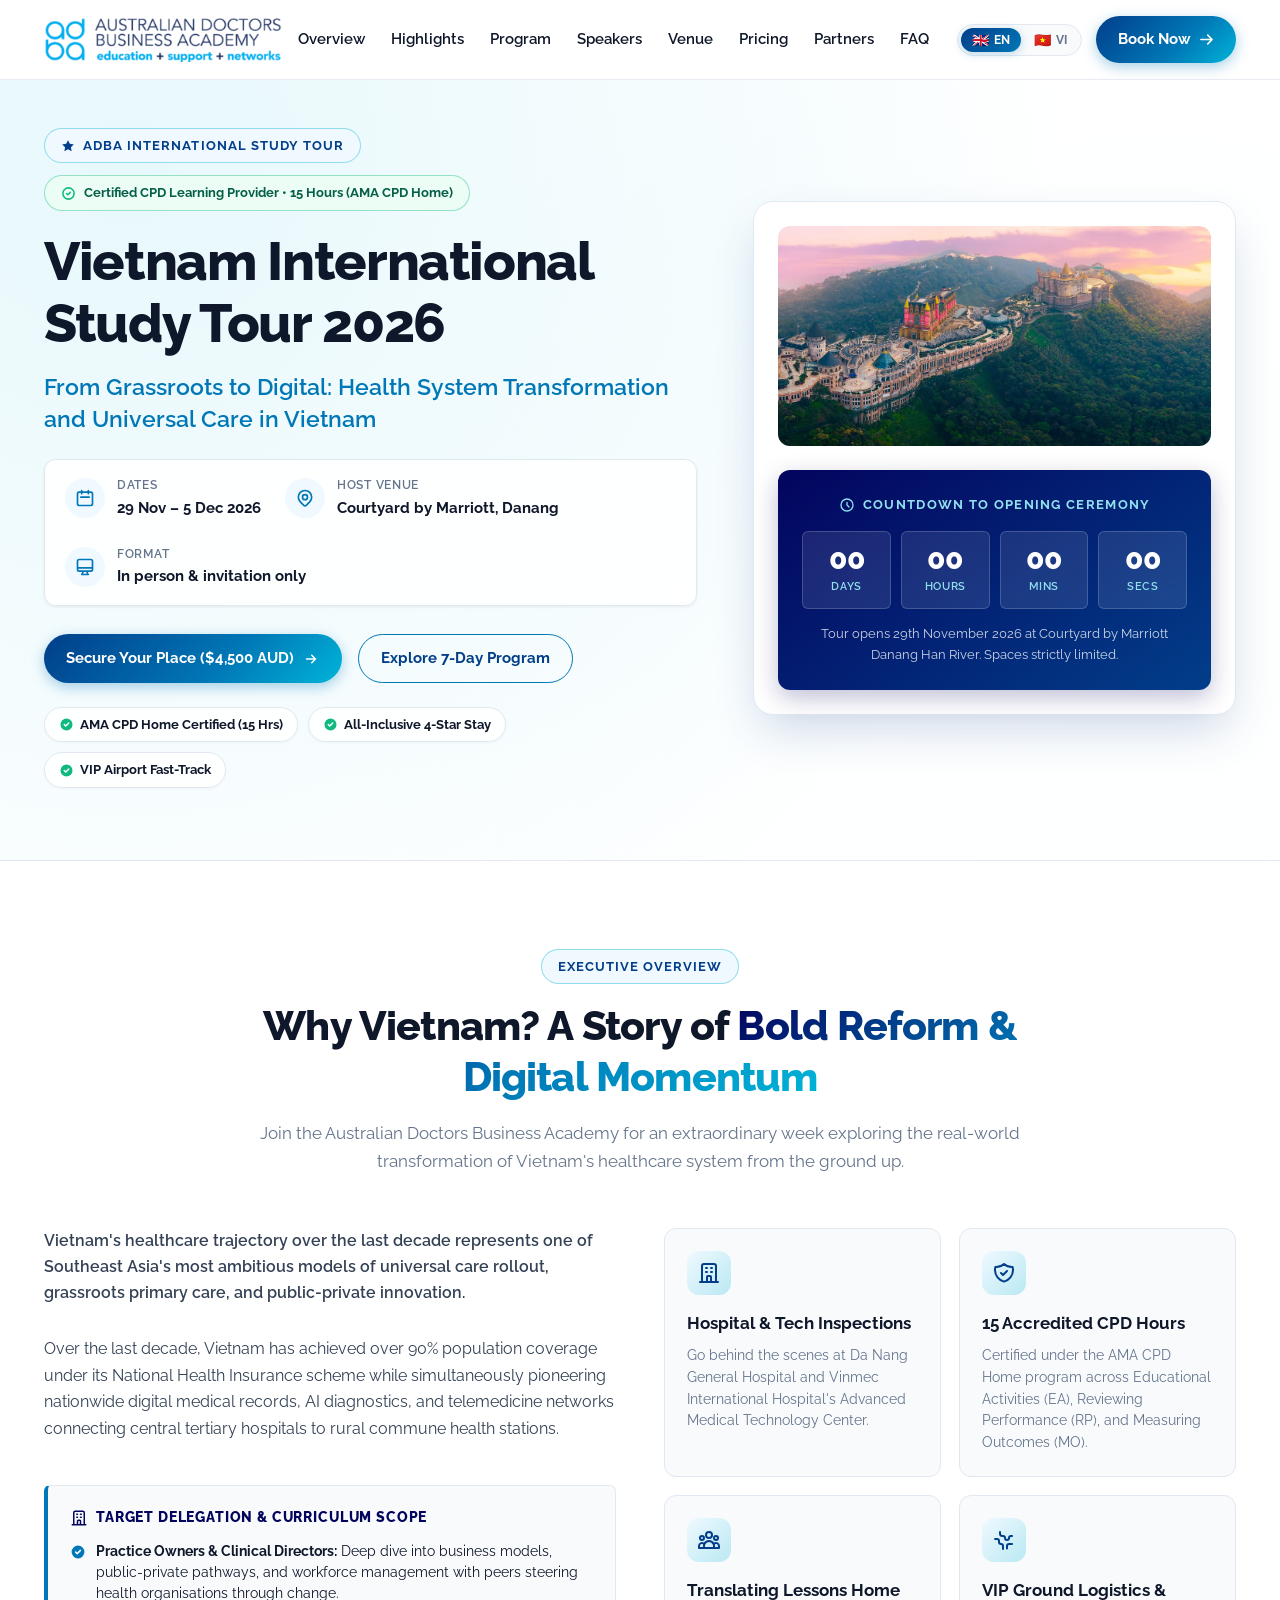
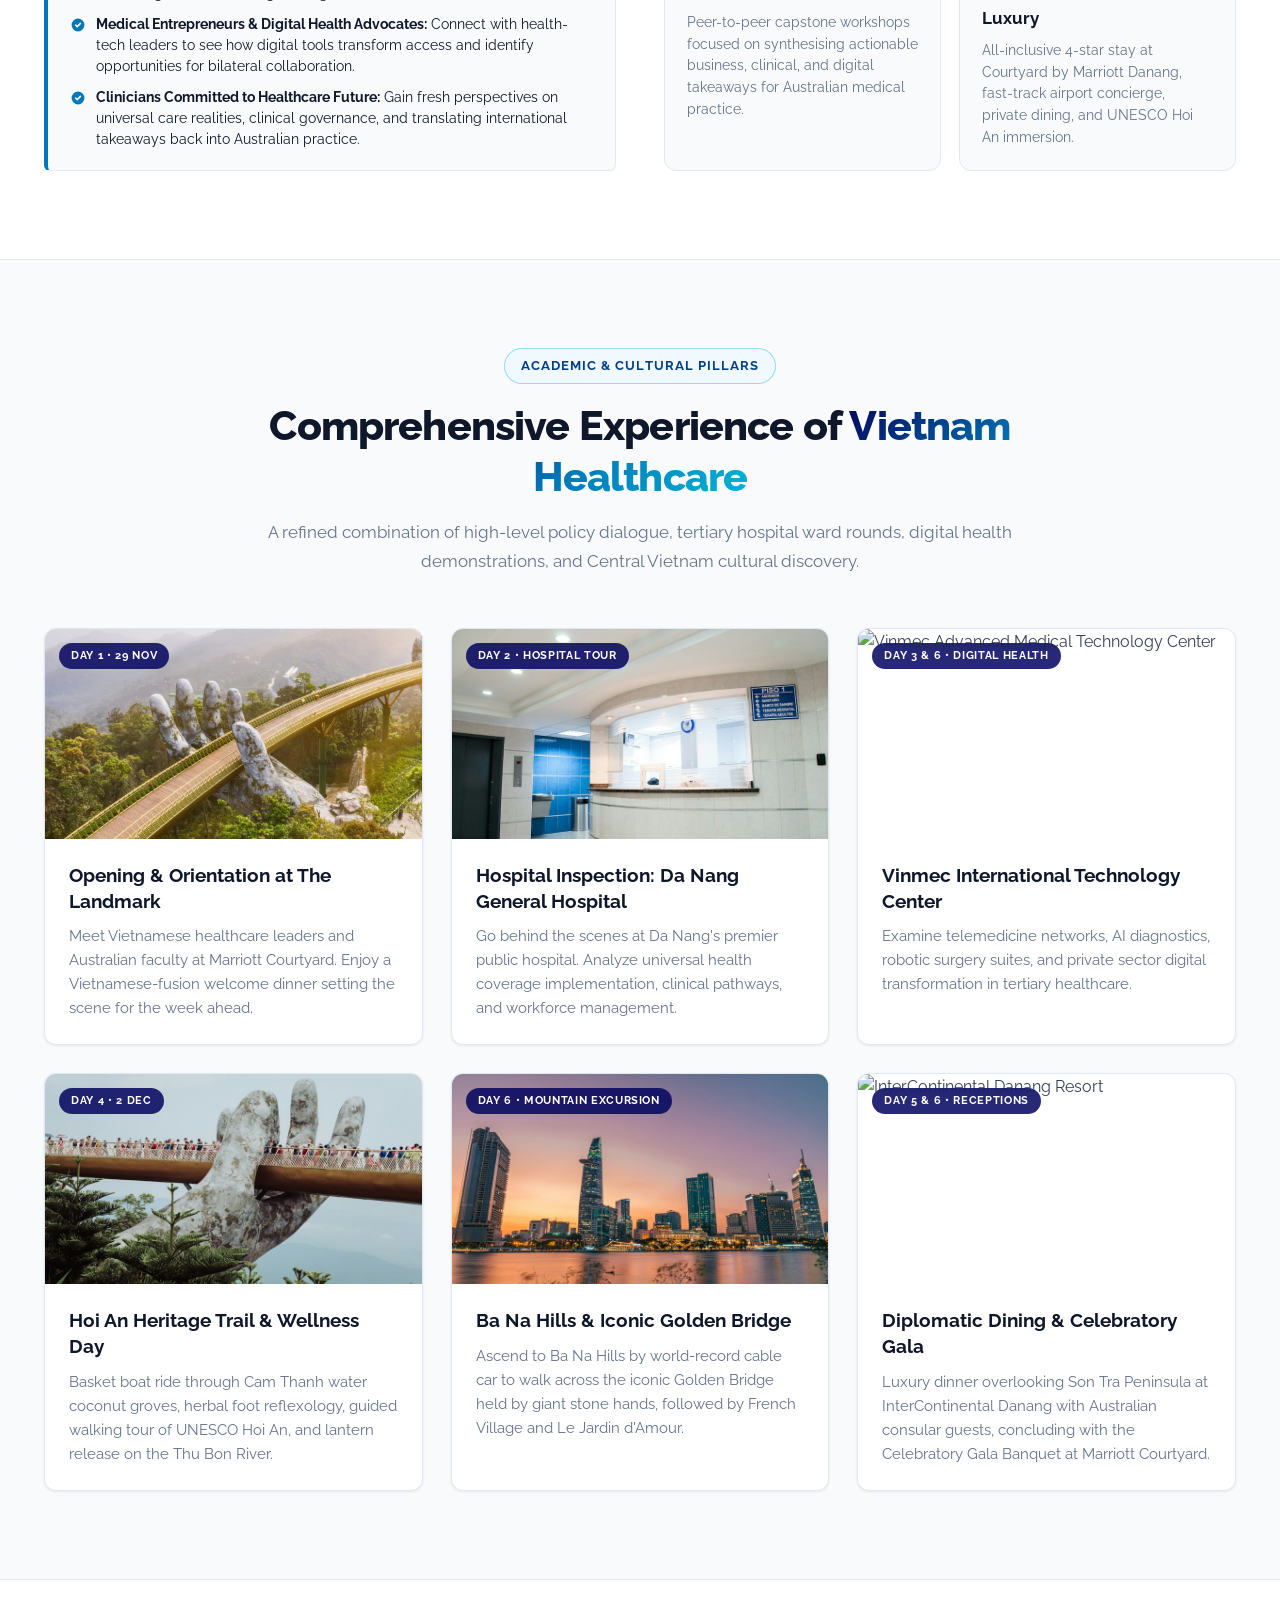
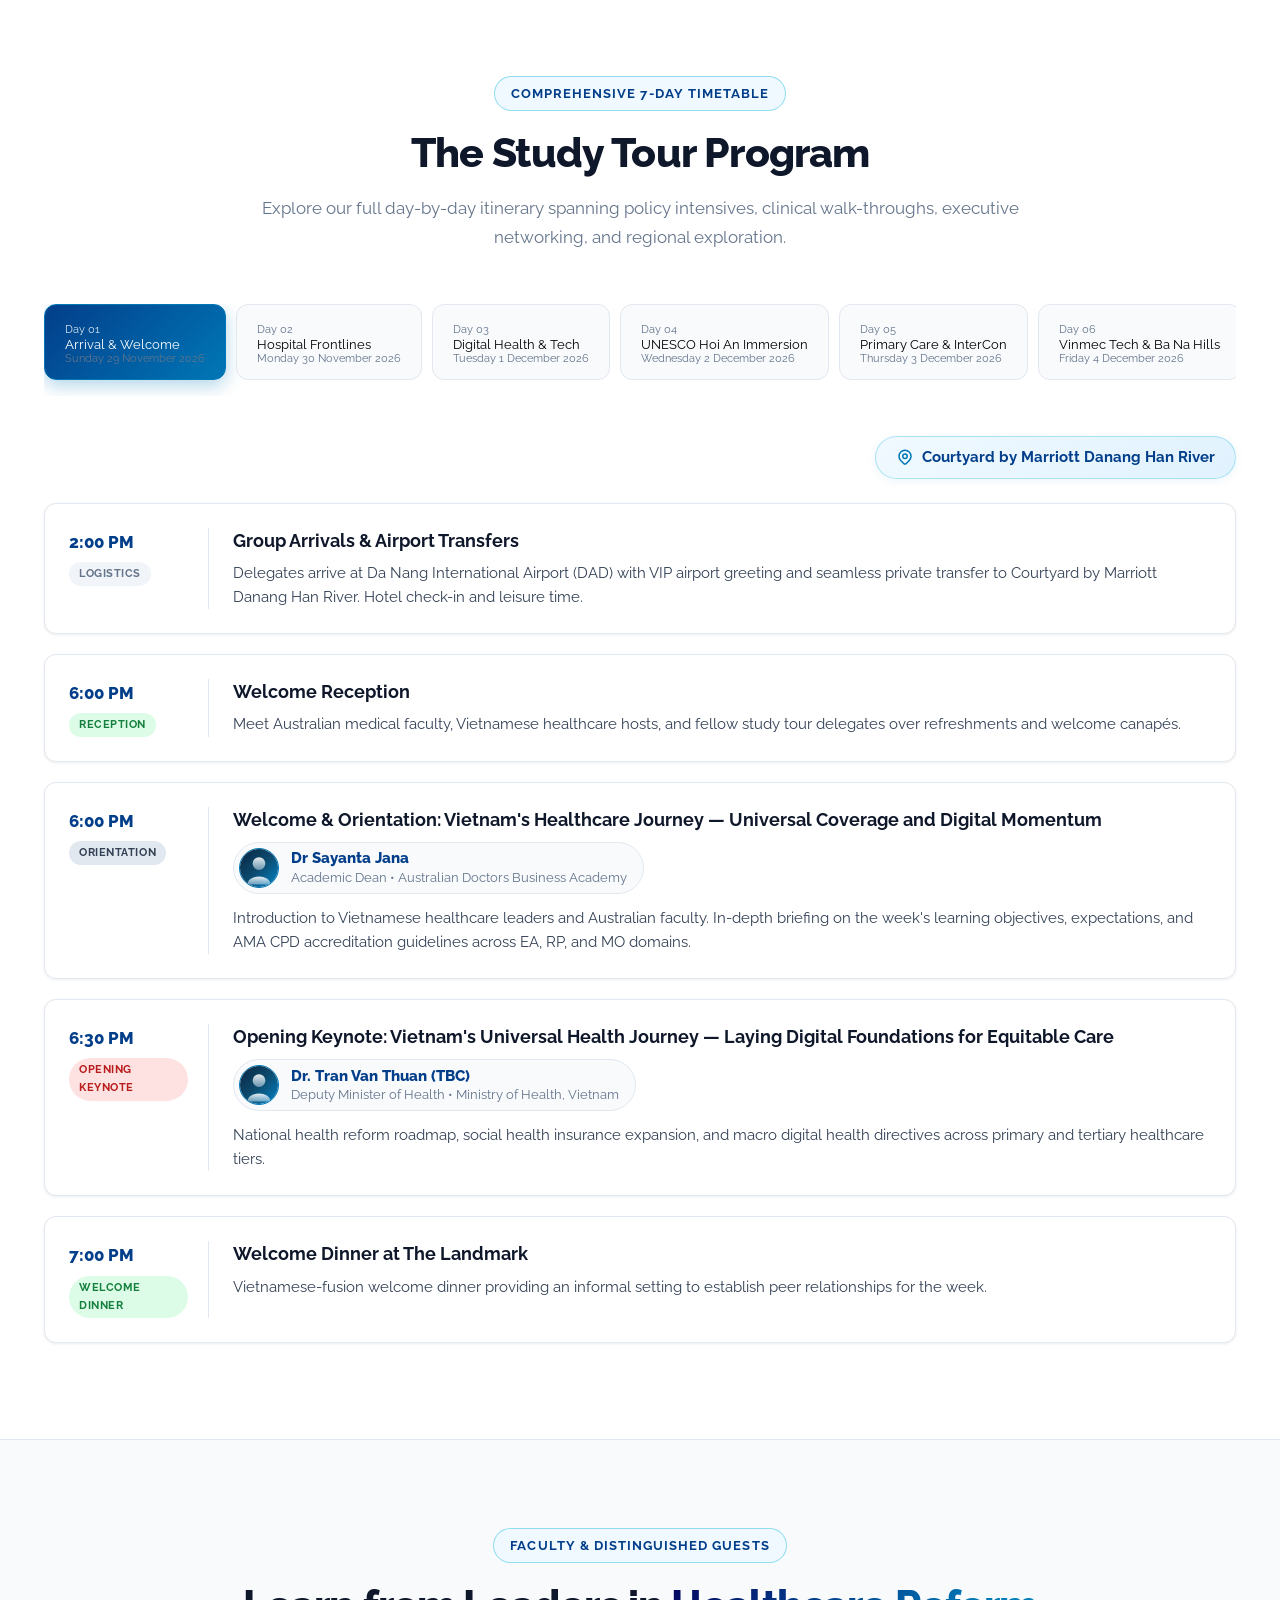
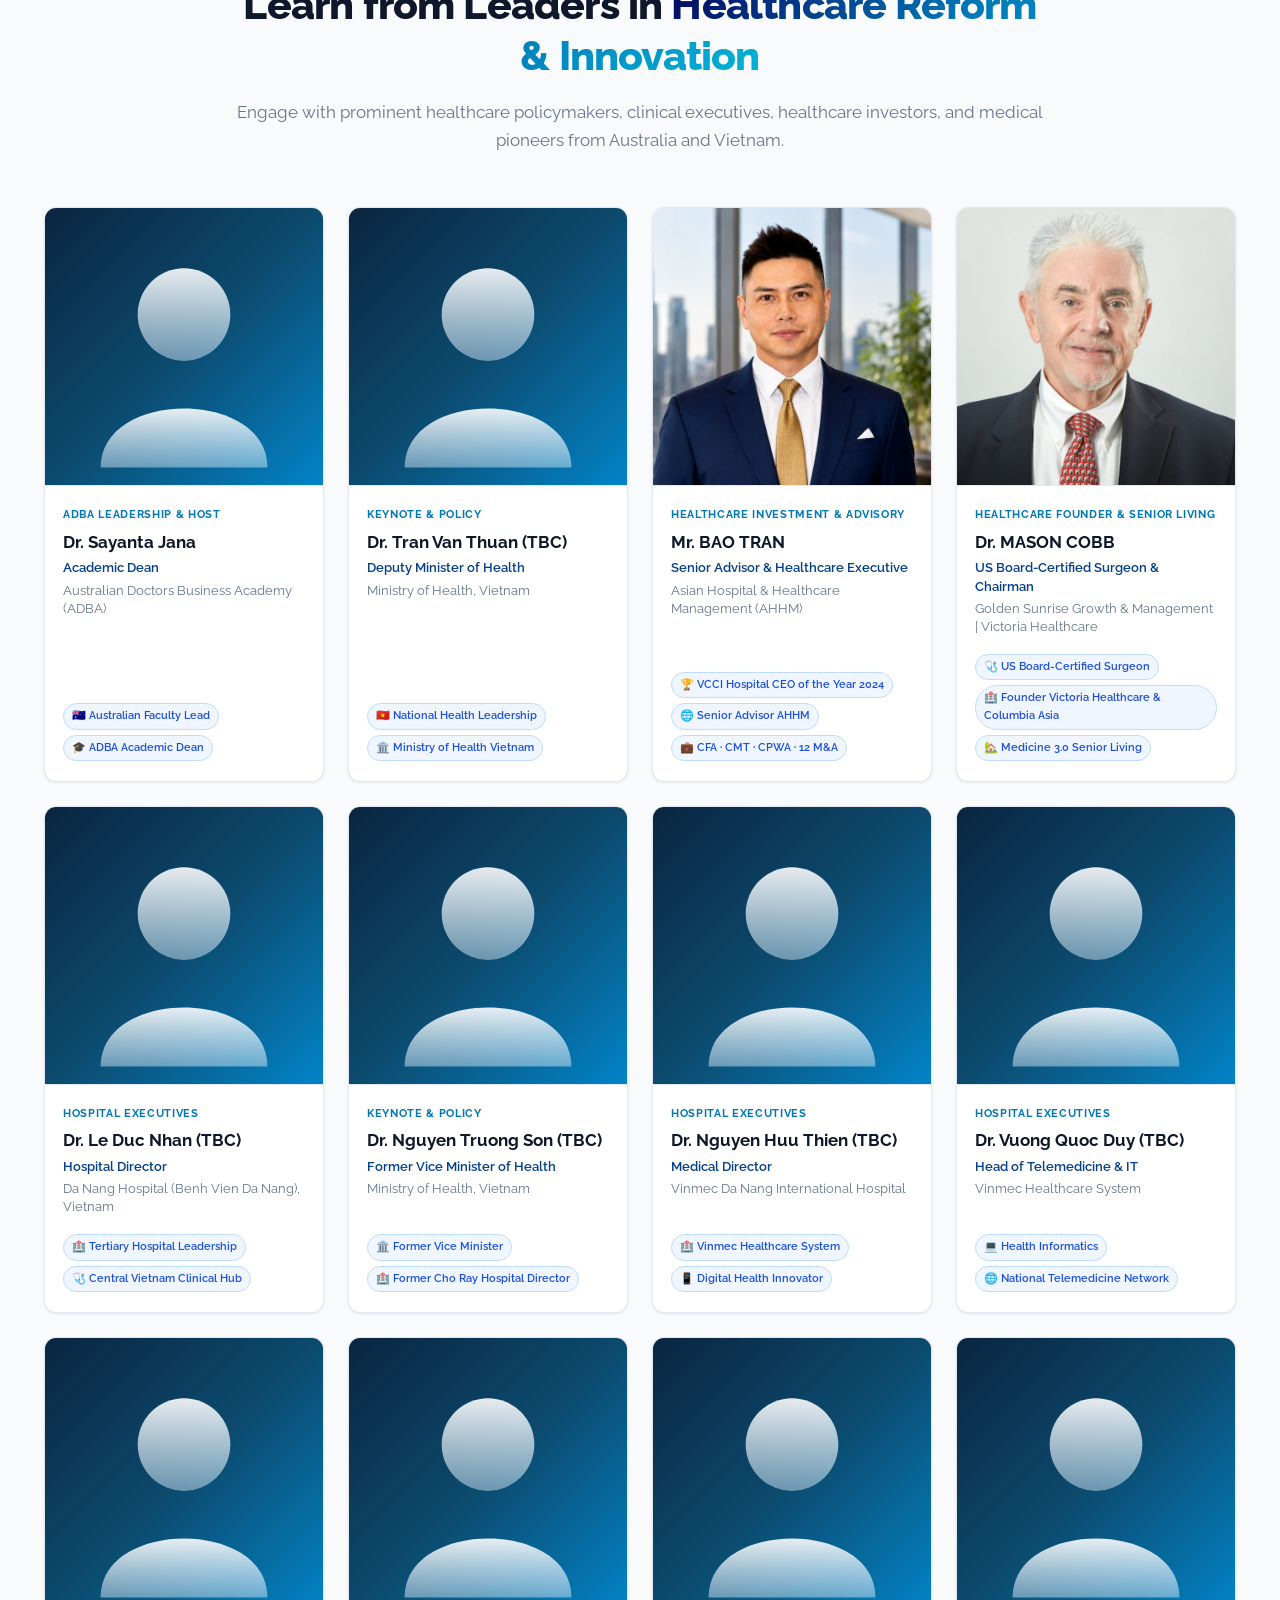
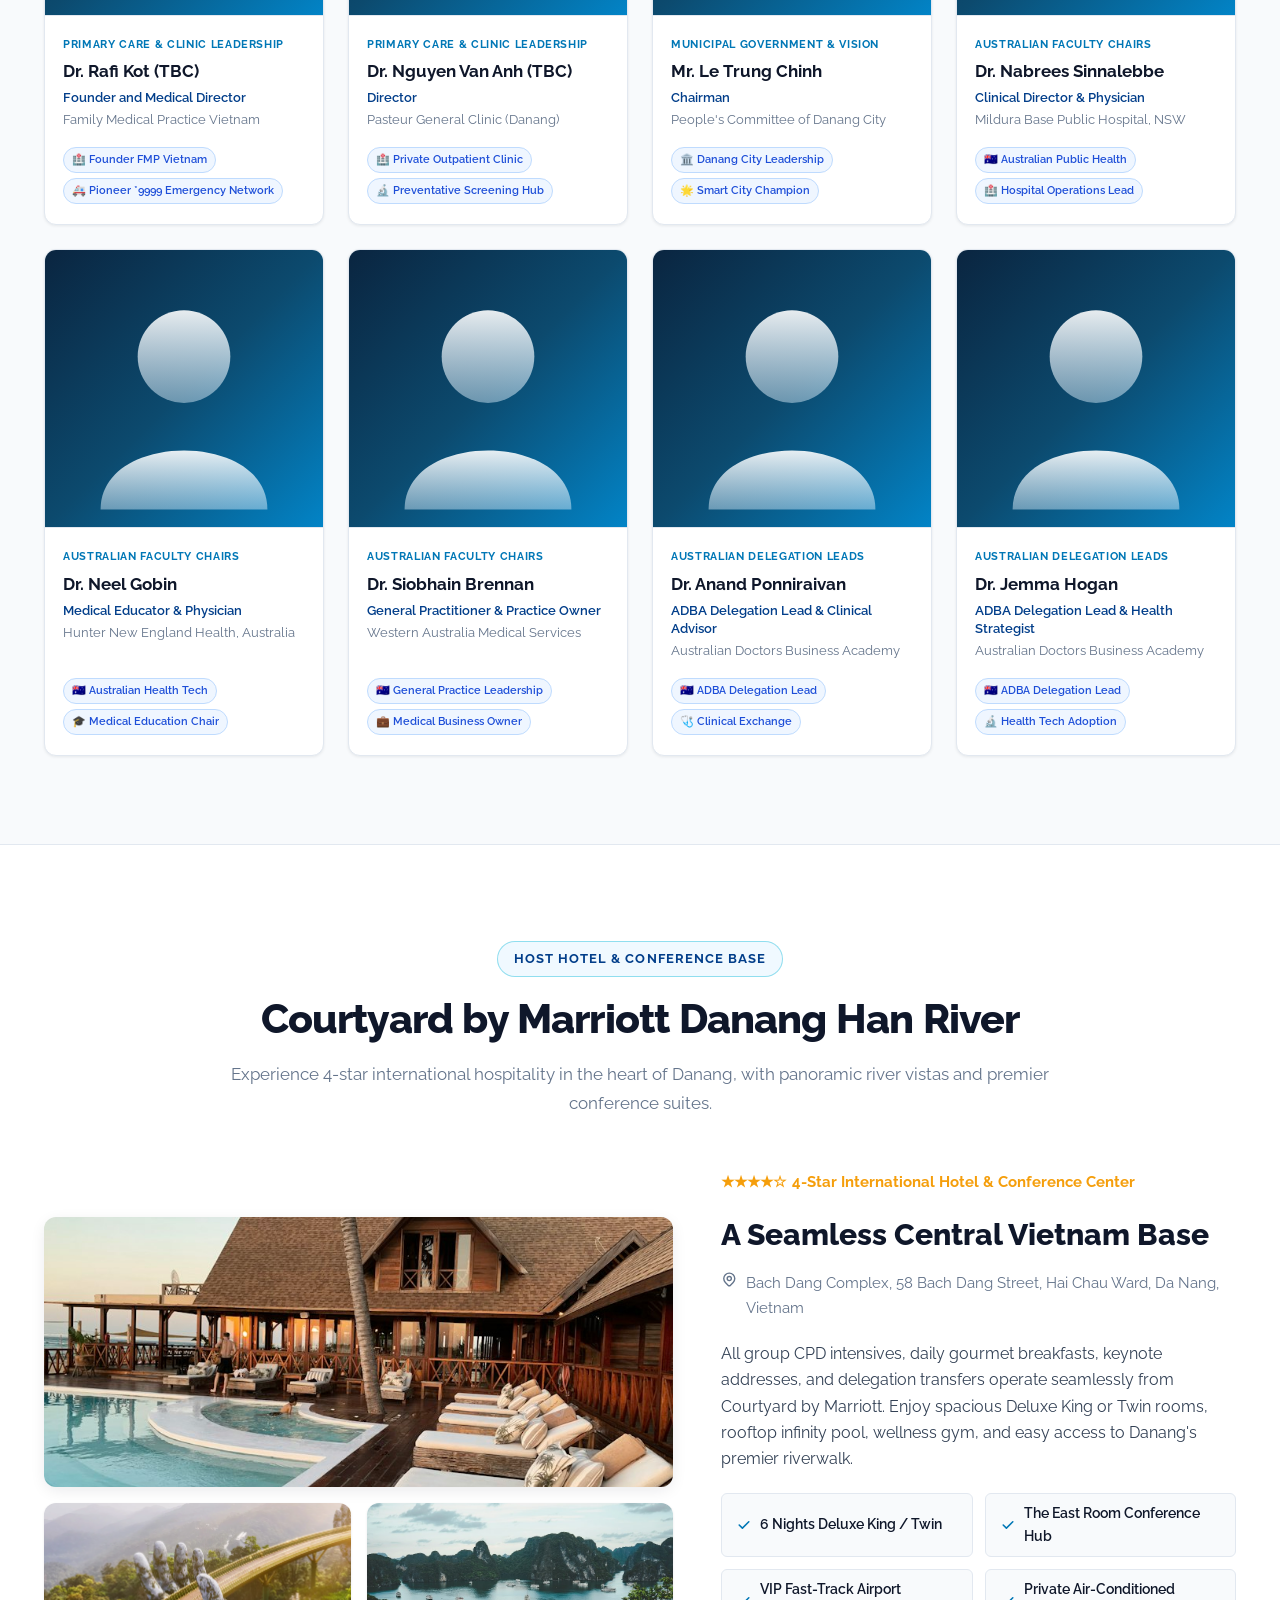
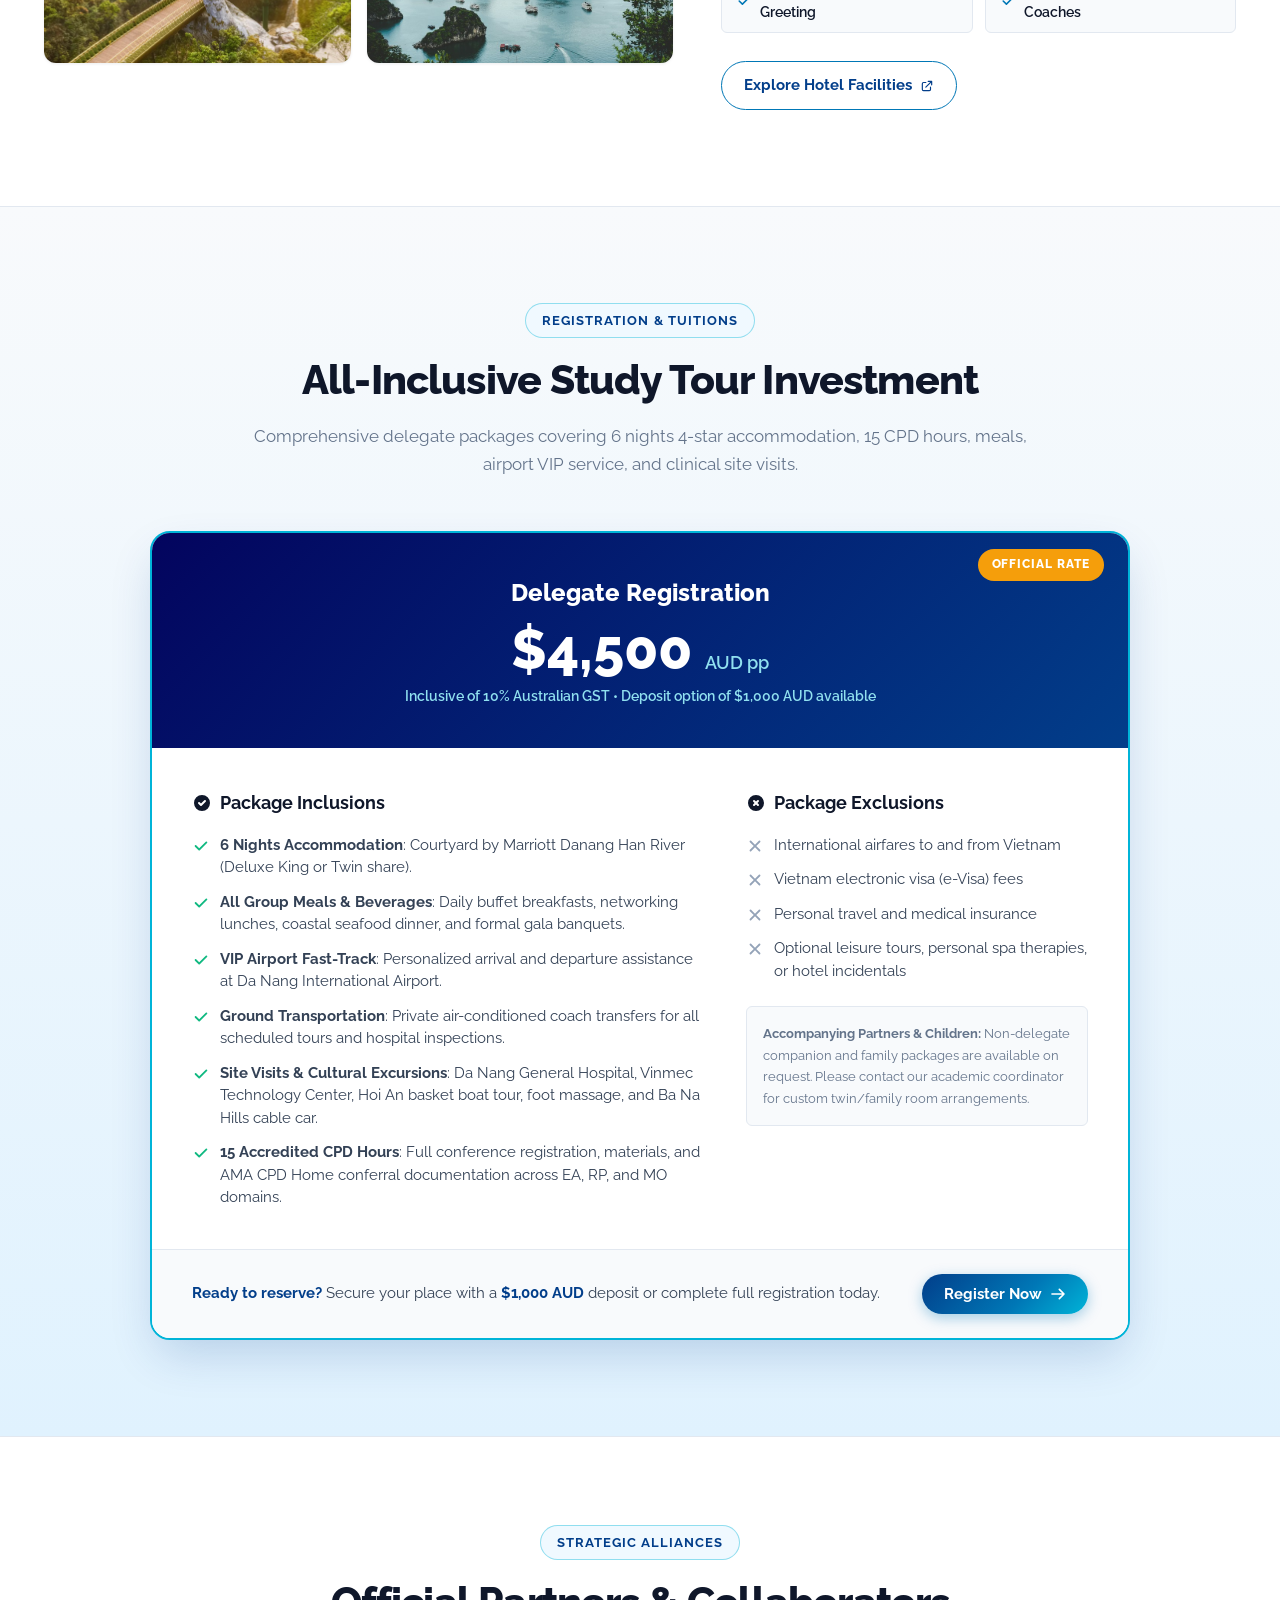
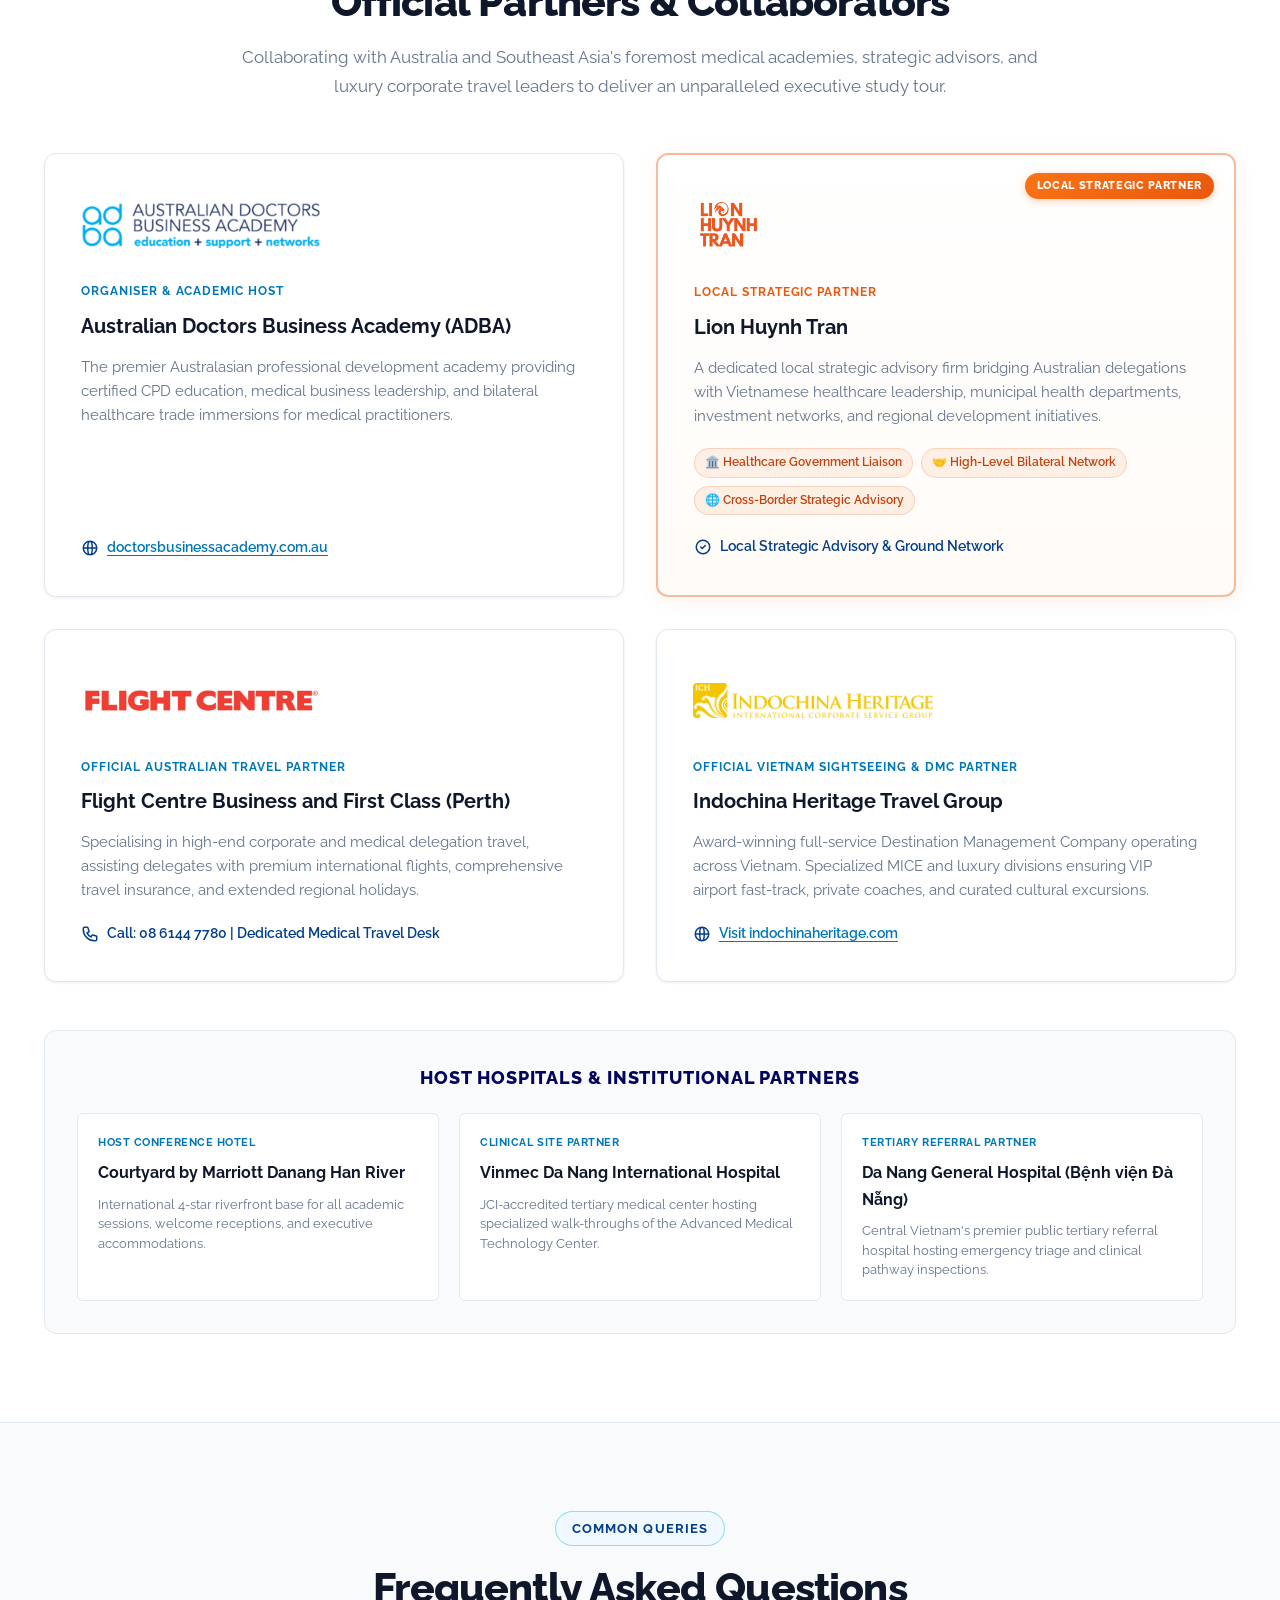
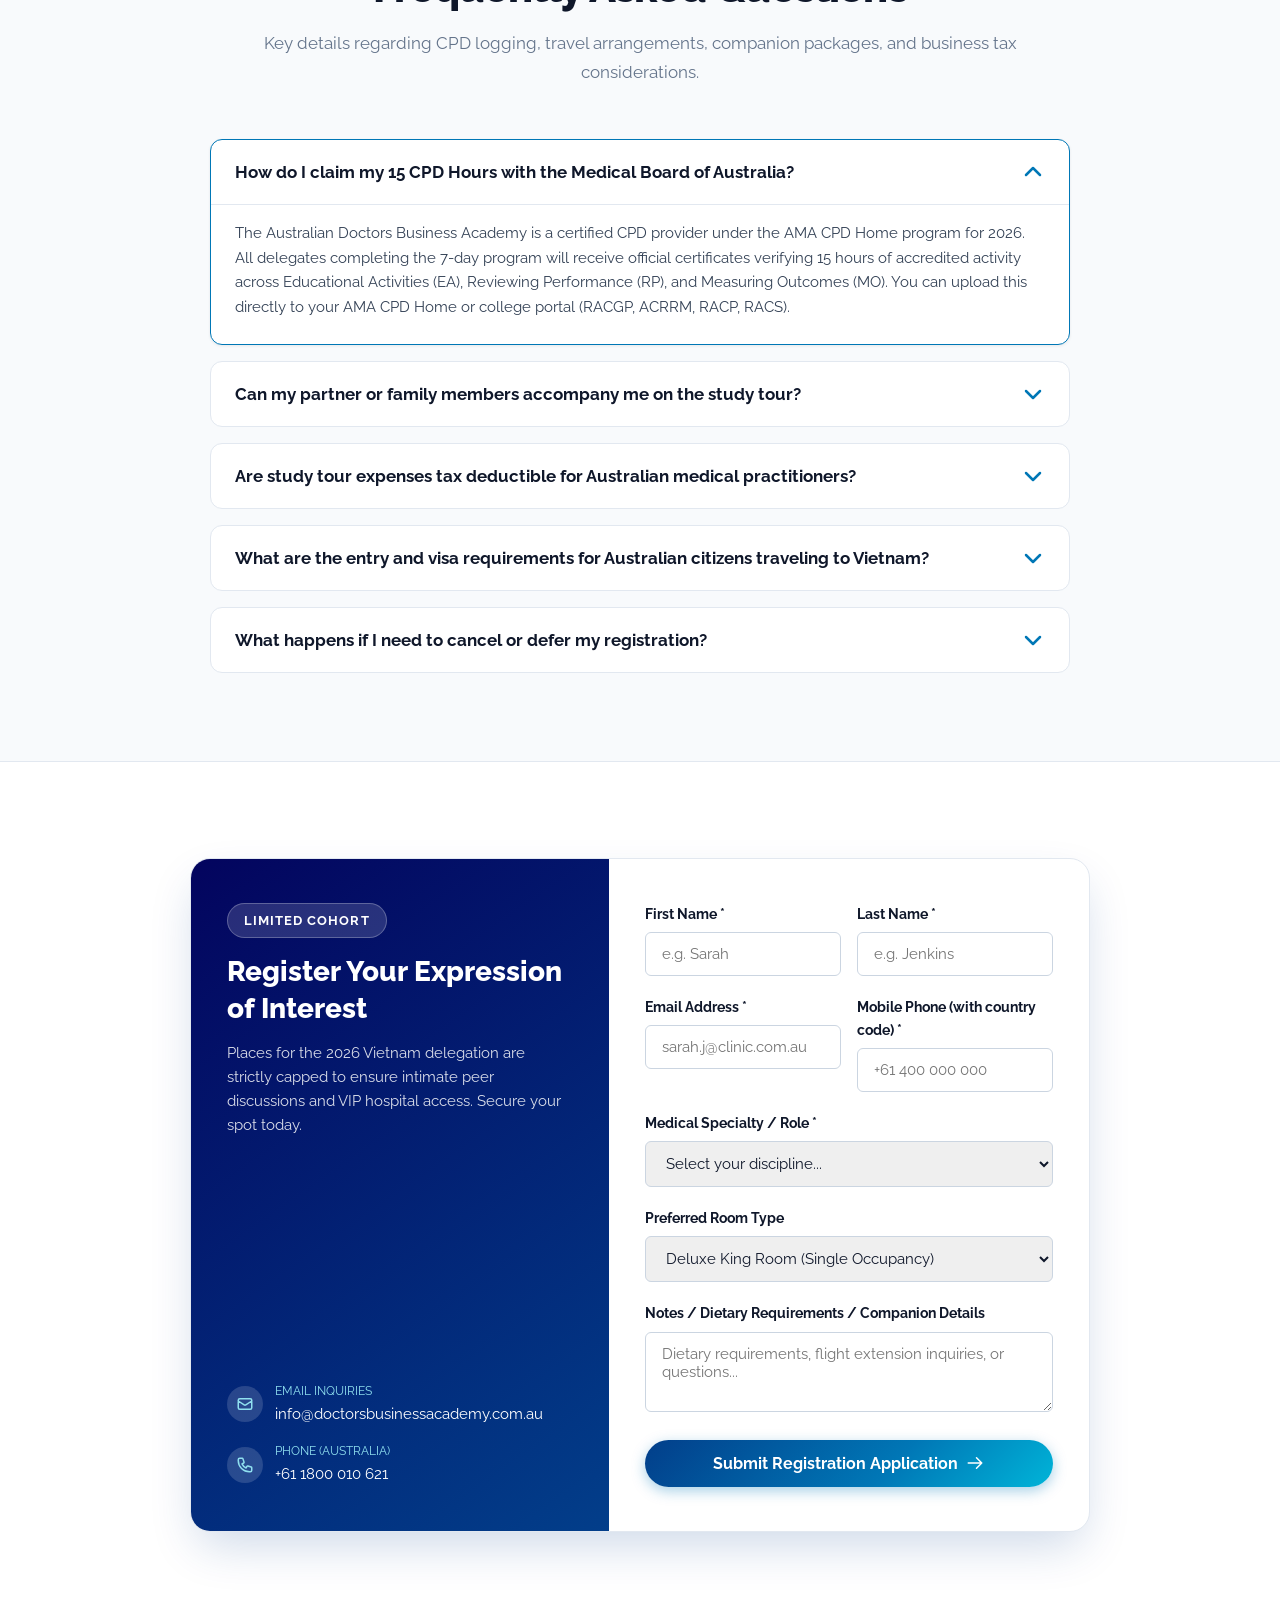
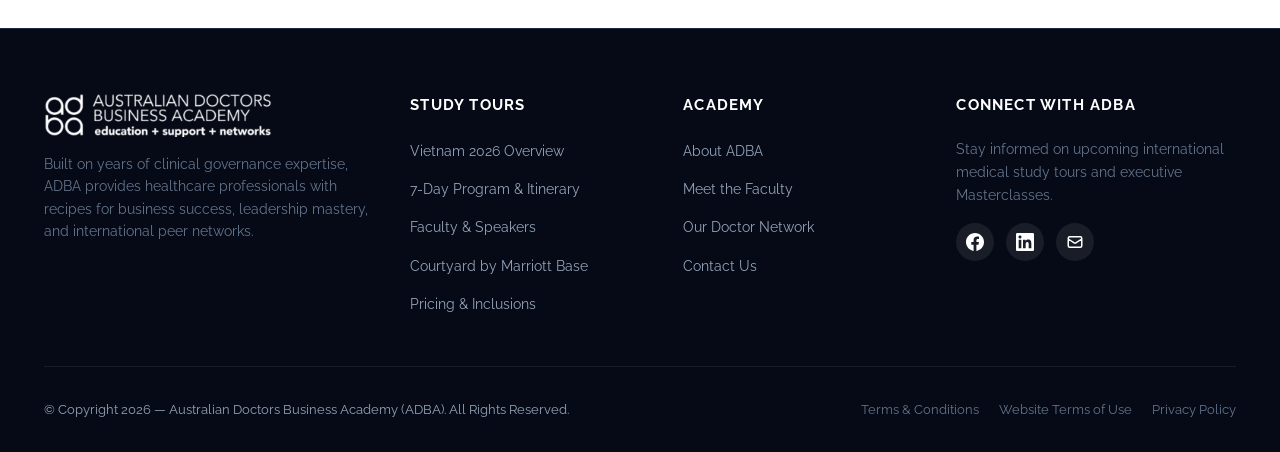
==== index.html @ d8079dae "feat(study-tour): initialize and finalize bilingual landing page for Vietnam International Study Tou" ====
<!DOCTYPE html>
<html lang="en">
<head>
  <meta charset="UTF-8">
  <meta name="viewport" content="width=device-width, initial-scale=1.0, viewport-fit=cover">
  <title>Vietnam International Study Tour 2026 — Australian Doctors Business Academy</title>
  <meta name="description" content="Join the Australian Doctors Business Academy for an extraordinary 7-day study tour in Vietnam (29 Nov – 5 Dec 2026). Explore healthcare transformation, digital momentum, and earn 15 accredited CPD hours.">

  <!-- Open Graph & Social Sharing -->
  <meta property="og:locale" content="en_US">
  <meta property="og:type" content="website">
  <meta property="og:title" content="Vietnam International Study Tour 2026 — Australian Doctors Business Academy">
  <meta property="og:description" content="From Grassroots to Digital: Health System Transformation and Universal Care in Vietnam. 29 Nov – 5 Dec 2026 at Courtyard by Marriott Danang. 15 AMA CPD Hours.">
  <meta property="og:url" content="https://doctorsbusinessacademy.com.au/event/vietnam-international-study-tour-2026/">
  <meta property="og:site_name" content="Australian Doctors Business Academy">
  <meta property="og:image" content="assets/images/hero-banner.webp">

  <!-- Favicon -->
  <link rel="icon" href="assets/images/adba-square-logo.png" type="image/png">

  <!-- Official ADBA Google Font: Raleway -->
  <link rel="preconnect" href="https://fonts.googleapis.com">
  <link rel="preconnect" href="https://fonts.gstatic.com" crossorigin>
  <link href="https://fonts.googleapis.com/css2?family=Raleway:wght@400;500;600;700;800&display=swap" rel="stylesheet">

  <!-- Stylesheet -->
  <link rel="stylesheet" href="styles.css?v=20261021_1645">

  <!-- Bilingual Translations & Speakers Datasets -->
  <script src="translations.js?v=20261021_1645"></script>
  <script src="speakers-data.js?v=20261021_1645"></script>
</head>
<body>

  <!-- ========================================================================
       1. STICKY HEADER & RIGHT-ALIGNED NAVIGATION (ADBA Standard)
       ======================================================================== -->
  <header class="site-header">
    <div class="container header-container">
      <div class="header-logo-wrap">
        <a href="#top" aria-label="Australian Doctors Business Academy Homepage">
          <img src="assets/images/adba-logo.png" alt="Australian Doctors Business Academy" class="header-logo" width="220" height="42">
        </a>
      </div>

      <div class="nav-links-wrap">
        <nav class="nav-links" id="main-nav">
          <a href="#overview" class="nav-item" data-i18n="nav.overview">Overview</a>
          <a href="#highlights" class="nav-item" data-i18n="nav.highlights">Highlights</a>
          <a href="#agenda" class="nav-item" data-i18n="nav.agenda">Program</a>
          <a href="#speakers" class="nav-item" data-i18n="nav.speakers">Speakers</a>
          <a href="#venue" class="nav-item" data-i18n="nav.venue">Venue</a>
          <a href="#pricing" class="nav-item" data-i18n="nav.pricing">Pricing</a>
          <a href="#partners" class="nav-item" data-i18n="nav.partners">Partners</a>
          <a href="#faq" class="nav-item" data-i18n="nav.faq">FAQ</a>
        </nav>

        <div class="header-actions">
          <!-- Bilingual Language Switcher -->
          <div class="lang-switcher" id="lang-switcher" aria-label="Language Selector">
            <button type="button" class="lang-btn active" data-lang="en" aria-label="English">
              <span class="lang-flag">🇬🇧</span>
              <span class="lang-code">EN</span>
            </button>
            <button type="button" class="lang-btn" data-lang="vi" aria-label="Tiếng Việt">
              <span class="lang-flag">🇻🇳</span>
              <span class="lang-code">VI</span>
            </button>
          </div>

          <a href="#register" class="btn-primary" data-open-modal>
            <span data-i18n="nav.book_now">Book Now</span>
            <svg width="15" height="15" fill="none" stroke="currentColor" viewBox="0 0 24 24"><path stroke-linecap="round" stroke-linejoin="round" stroke-width="2.5" d="M14 5l7 7m0 0l-7 7m7-7H3"/></svg>
          </a>
          <button class="mobile-menu-btn" aria-label="Toggle navigation menu">
            <span></span>
            <span></span>
            <span></span>
          </button>
        </div>
      </div>
    </div>
  </header>

  <!-- ========================================================================
       2. HERO SECTION & LIVE COUNTDOWN
       ======================================================================== -->
  <section class="hero-section" id="top">
    <div class="container hero-grid">
      <div class="hero-content">
        <div class="hero-badge-wrap">
          <div class="hero-subtitle-tag">
            <svg width="14" height="14" fill="currentColor" viewBox="0 0 24 24"><path d="M12 2L15.09 8.26L22 9.27L17 14.14L18.18 21.02L12 17.77L5.82 21.02L7 14.14L2 9.27L8.91 8.26L12 2Z"/></svg>
            <span data-i18n="hero.badge_tour">ADBA International Study Tour</span>
          </div>
          <div class="cpd-pill">
            <svg width="15" height="15" fill="none" stroke="currentColor" viewBox="0 0 24 24"><path stroke-linecap="round" stroke-linejoin="round" stroke-width="2.5" d="M9 12l2 2 4-4m6 2a9 9 0 11-18 0 9 9 0 0118 0z"/></svg>
            <span data-i18n="hero.badge_cpd">Certified CPD Learning Provider • 15 Hours (AMA CPD Home)</span>
          </div>
        </div>

        <h1 class="hero-title" data-i18n="hero.title">Vietnam International Study Tour 2026</h1>
        <p class="hero-theme" data-i18n="hero.theme">From Grassroots to Digital: Health System Transformation and Universal Care in Vietnam</p>

        <div class="hero-meta-card">
          <div class="meta-item">
            <div class="meta-icon">
              <svg width="20" height="20" fill="none" stroke="currentColor" viewBox="0 0 24 24"><path stroke-linecap="round" stroke-linejoin="round" stroke-width="2" d="M8 7V3m8 4V3m-9 8h10M5 21h14a2 2 0 002-2V7a2 2 0 00-2-2H5a2 2 0 00-2 2v12a2 2 0 002 2z"/></svg>
            </div>
            <div>
              <div class="meta-text-title" data-i18n="hero.meta_dates_title">Dates</div>
              <div class="meta-text-val" data-i18n="hero.meta_dates_val">29 Nov – 5 Dec 2026</div>
            </div>
          </div>

          <div class="meta-item">
            <div class="meta-icon">
              <svg width="20" height="20" fill="none" stroke="currentColor" viewBox="0 0 24 24"><path stroke-linecap="round" stroke-linejoin="round" stroke-width="2" d="M17.657 16.657L13.414 20.9a1.998 1.998 0 01-2.827 0l-4.244-4.243a8 8 0 1111.314 0z"/><path stroke-linecap="round" stroke-linejoin="round" stroke-width="2" d="M15 11a3 3 0 11-6 0 3 3 0 016 0z"/></svg>
            </div>
            <div>
              <div class="meta-text-title" data-i18n="hero.meta_venue_title">Host Venue</div>
              <div class="meta-text-val" data-i18n="hero.meta_venue_val">Courtyard by Marriott, Danang</div>
            </div>
          </div>

          <div class="meta-item">
            <div class="meta-icon">
              <svg width="20" height="20" fill="none" stroke="currentColor" viewBox="0 0 24 24"><path stroke-linecap="round" stroke-linejoin="round" stroke-width="2" d="M9.75 17L9 20l-1 1h8l-1-1-.75-3M3 13h18M5 17h14a2 2 0 002-2V5a2 2 0 00-2-2H5a2 2 0 00-2 2v10a2 2 0 002 2z"/></svg>
            </div>
            <div>
              <div class="meta-text-title" data-i18n="hero.meta_format_title">Format</div>
              <div class="meta-text-val" data-i18n="hero.meta_format_val">In person & invitation only</div>
            </div>
          </div>
        </div>

        <div class="hero-actions">
          <a href="#register" class="btn-primary" data-open-modal>
            <span data-i18n="hero.btn_book">Secure Your Place ($4,500 AUD)</span>
            <svg width="18" height="18" fill="none" stroke="currentColor" viewBox="0 0 24 24"><path stroke-linecap="round" stroke-linejoin="round" stroke-width="2" d="M13 7l5 5m0 0l-5 5m5-5H6"/></svg>
          </a>
          <a href="#agenda" class="btn-outline">
            <span data-i18n="hero.btn_program">Explore 7-Day Program</span>
          </a>
        </div>

        <!-- Sleek Trust Badges (No awkward line breaks) -->
        <div class="hero-trust-row">
          <div class="trust-badge-pill">
            <svg width="15" height="15" fill="currentColor" viewBox="0 0 20 20"><path fill-rule="evenodd" d="M10 18a8 8 0 100-16 8 8 0 000 16zm3.707-9.293a1 1 0 00-1.414-1.414L9 10.586 7.707 9.293a1 1 0 00-1.414 1.414l2 2a1 1 0 001.414 0l4-4z" clip-rule="evenodd"/></svg>
            <span data-i18n="hero.trust_cpd">AMA CPD Home Certified (15 Hrs)</span>
          </div>
          <div class="trust-badge-pill">
            <svg width="15" height="15" fill="currentColor" viewBox="0 0 20 20"><path fill-rule="evenodd" d="M10 18a8 8 0 100-16 8 8 0 000 16zm3.707-9.293a1 1 0 00-1.414-1.414L9 10.586 7.707 9.293a1 1 0 00-1.414 1.414l2 2a1 1 0 001.414 0l4-4z" clip-rule="evenodd"/></svg>
            <span data-i18n="hero.trust_hotel">All-Inclusive 4-Star Stay</span>
          </div>
          <div class="trust-badge-pill">
            <svg width="15" height="15" fill="currentColor" viewBox="0 0 20 20"><path fill-rule="evenodd" d="M10 18a8 8 0 100-16 8 8 0 000 16zm3.707-9.293a1 1 0 00-1.414-1.414L9 10.586 7.707 9.293a1 1 0 00-1.414 1.414l2 2a1 1 0 001.414 0l4-4z" clip-rule="evenodd"/></svg>
            <span data-i18n="hero.trust_airport">VIP Airport Fast-Track</span>
          </div>
        </div>
      </div>

      <!-- Hero Right: Banner & Live Countdown -->
      <div class="hero-visual-card">
        <img src="assets/images/hero-banner.webp" alt="Vietnam International Study Tour 2026" class="hero-visual-banner" width="540" height="220">

        <div class="countdown-box">
          <div class="countdown-label">
            <svg width="16" height="16" fill="none" stroke="currentColor" viewBox="0 0 24 24"><path stroke-linecap="round" stroke-linejoin="round" stroke-width="2" d="M12 8v4l3 3m6-3a9 9 0 11-18 0 9 9 0 0118 0z"/></svg>
            <span data-i18n="hero.cd_title">Countdown to Opening Ceremony</span>
          </div>

          <div class="countdown-grid">
            <div class="countdown-slot">
              <div class="countdown-number" id="cd-days">--</div>
              <div class="countdown-unit" data-i18n="hero.cd_days">Days</div>
            </div>
            <div class="countdown-slot">
              <div class="countdown-number" id="cd-hours">--</div>
              <div class="countdown-unit" data-i18n="hero.cd_hours">Hours</div>
            </div>
            <div class="countdown-slot">
              <div class="countdown-number" id="cd-mins">--</div>
              <div class="countdown-unit" data-i18n="hero.cd_mins">Mins</div>
            </div>
            <div class="countdown-slot">
              <div class="countdown-number" id="cd-secs">--</div>
              <div class="countdown-unit" data-i18n="hero.cd_secs">Secs</div>
            </div>
          </div>

          <div class="countdown-status-note" data-i18n="hero.cd_note">
            Tour opens 29th November 2026 at Courtyard by Marriott Danang Han River. Spaces strictly limited.
          </div>
        </div>
      </div>
    </div>
  </section>

  <!-- ========================================================================
       3. EXECUTIVE OVERVIEW (Balanced 2-Column Layout)
       ======================================================================== -->
  <section class="overview-section" id="overview">
    <div class="container">
      <div class="section-header">
        <span class="section-tag" data-i18n="overview.tag">Executive Overview</span>
        <h2 class="section-title" data-i18n="overview.title" data-i18n-html="true">Why Vietnam? A Story of <span class="text-gradient">Bold Reform & Digital Momentum</span></h2>
        <p class="section-desc" data-i18n="overview.desc">Join the Australian Doctors Business Academy for an extraordinary week exploring the real-world transformation of Vietnam's healthcare system from the ground up.</p>
      </div>

      <div class="overview-grid">
        <div class="overview-content">
          <p class="lead-p" data-i18n="overview.lead">Vietnam's healthcare trajectory over the last decade represents one of Southeast Asia's most ambitious models of universal care rollout, grassroots primary care, and public-private innovation.</p>
          <p data-i18n="overview.p2">Over the last decade, Vietnam has achieved over 90% population coverage under its National Health Insurance scheme while simultaneously pioneering nationwide digital medical records, AI diagnostics, and telemedicine networks connecting central tertiary hospitals to rural commune health stations.</p>
          
          <!-- Balanced Target Delegation & Curriculum Box -->
          <div class="overview-delegation-box">
            <div class="overview-delegation-title">
              <svg width="18" height="18" fill="none" stroke="currentColor" viewBox="0 0 24 24"><path stroke-linecap="round" stroke-linejoin="round" stroke-width="2" d="M19 21V5a2 2 0 00-2-2H7a2 2 0 00-2 2v16m14 0h2m-2 0h-5m-9 0H3m2 0h5M9 7h1m-1 4h1m4-4h1m-1 4h1m-5 10v-5a1 1 0 011-1h2a1 1 0 011 1v5m-4 0h4"/></svg>
              <span data-i18n="overview.delegation_title">Target Delegation & Curriculum Scope</span>
            </div>
            <div class="delegation-item">
              <svg width="16" height="16" fill="currentColor" viewBox="0 0 20 20"><path fill-rule="evenodd" d="M10 18a8 8 0 100-16 8 8 0 000 16zm3.707-9.293a1 1 0 00-1.414-1.414L9 10.586 7.707 9.293a1 1 0 00-1.414 1.414l2 2a1 1 0 001.414 0l4-4z" clip-rule="evenodd"/></svg>
              <div data-i18n="overview.delegation_1" data-i18n-html="true"><strong>Practice Owners & Clinical Directors:</strong> Deep dive into business models, public-private pathways, and workforce management with peers steering health organisations through change.</div>
            </div>
            <div class="delegation-item">
              <svg width="16" height="16" fill="currentColor" viewBox="0 0 20 20"><path fill-rule="evenodd" d="M10 18a8 8 0 100-16 8 8 0 000 16zm3.707-9.293a1 1 0 00-1.414-1.414L9 10.586 7.707 9.293a1 1 0 00-1.414 1.414l2 2a1 1 0 001.414 0l4-4z" clip-rule="evenodd"/></svg>
              <div data-i18n="overview.delegation_2" data-i18n-html="true"><strong>Medical Entrepreneurs & Digital Health Advocates:</strong> Connect with health-tech leaders to see how digital tools transform access and identify opportunities for bilateral collaboration.</div>
            </div>
            <div class="delegation-item">
              <svg width="16" height="16" fill="currentColor" viewBox="0 0 20 20"><path fill-rule="evenodd" d="M10 18a8 8 0 100-16 8 8 0 000 16zm3.707-9.293a1 1 0 00-1.414-1.414L9 10.586 7.707 9.293a1 1 0 00-1.414 1.414l2 2a1 1 0 001.414 0l4-4z" clip-rule="evenodd"/></svg>
              <div data-i18n="overview.delegation_3" data-i18n-html="true"><strong>Clinicians Committed to Healthcare Future:</strong> Gain fresh perspectives on universal care realities, clinical governance, and translating international takeaways back into Australian practice.</div>
            </div>
          </div>
        </div>

        <div class="value-cards-grid">
          <div class="value-card">
            <div class="value-card-icon">
              <svg width="24" height="24" fill="none" stroke="currentColor" viewBox="0 0 24 24"><path stroke-linecap="round" stroke-linejoin="round" stroke-width="2" d="M19 21V5a2 2 0 00-2-2H7a2 2 0 00-2 2v16m14 0h2m-2 0h-5m-9 0H3m2 0h5M9 7h1m-1 4h1m4-4h1m-1 4h1m-5 10v-5a1 1 0 011-1h2a1 1 0 011 1v5m-4 0h4"/></svg>
            </div>
            <h3 data-i18n="overview.card1_title">Hospital & Tech Inspections</h3>
            <p data-i18n="overview.card1_desc">Go behind the scenes at Da Nang General Hospital and Vinmec International Hospital's Advanced Medical Technology Center.</p>
          </div>

          <div class="value-card">
            <div class="value-card-icon">
              <svg width="24" height="24" fill="none" stroke="currentColor" viewBox="0 0 24 24"><path stroke-linecap="round" stroke-linejoin="round" stroke-width="2" d="M9 12l2 2 4-4m5.618-4.016A11.955 11.955 0 0112 2.944a11.955 11.955 0 01-8.618 3.04A12.02 12.02 0 003 9c0 5.591 3.824 10.29 9 11.622 5.176-1.332 9-6.03 9-11.622 0-1.042-.133-2.052-.382-3.016z"/></svg>
            </div>
            <h3 data-i18n="overview.card2_title">15 Accredited CPD Hours</h3>
            <p data-i18n="overview.card2_desc">Certified under the AMA CPD Home program across Educational Activities (EA), Reviewing Performance (RP), and Measuring Outcomes (MO).</p>
          </div>

          <div class="value-card">
            <div class="value-card-icon">
              <svg width="24" height="24" fill="none" stroke="currentColor" viewBox="0 0 24 24"><path stroke-linecap="round" stroke-linejoin="round" stroke-width="2" d="M17 20h5v-2a3 3 0 00-5.356-1.857M17 20H7m10 0v-2c0-.656-.126-1.283-.356-1.857M7 20H2v-2a3 3 0 015.356-1.857M7 20v-2c0-.656.126-1.283.356-1.857m0 0a5.002 5.002 0 019.288 0M15 7a3 3 0 11-6 0 3 3 0 016 0zm6 3a2 2 0 11-4 0 2 2 0 014 0zM7 10a2 2 0 11-4 0 2 2 0 014 0z"/></svg>
            </div>
            <h3 data-i18n="overview.card3_title">Translating Lessons Home</h3>
            <p data-i18n="overview.card3_desc">Peer-to-peer capstone workshops focused on synthesising actionable business, clinical, and digital takeaways for Australian medical practice.</p>
          </div>

          <div class="value-card">
            <div class="value-card-icon">
              <svg width="24" height="24" fill="none" stroke="currentColor" viewBox="0 0 24 24"><path stroke-linecap="round" stroke-linejoin="round" stroke-width="2" d="M3.055 11H5a2 2 0 012 2v1a2 2 0 002 2 2 2 0 012 2v2.945M8 3.935V5.5A2.5 2.5 0 0010.5 8h.5a2 2 0 012 2 2 2 0 104 0 2 2 0 012-2h1.064M15 20.488V18a2 2 0 012-2h3.064"/></svg>
            </div>
            <h3 data-i18n="overview.card4_title">VIP Ground Logistics & Luxury</h3>
            <p data-i18n="overview.card4_desc">All-inclusive 4-star stay at Courtyard by Marriott Danang, fast-track airport concierge, private dining, and UNESCO Hoi An immersion.</p>
          </div>
        </div>
      </div>
    </div>
  </section>

  <!-- ========================================================================
       4. TOUR HIGHLIGHTS (Dedicated Real Photos)
       ======================================================================== -->
  <section class="highlights-section" id="highlights">
    <div class="container">
      <div class="section-header">
        <span class="section-tag" data-i18n="highlights.tag">Academic & Cultural Pillars</span>
        <h2 class="section-title" data-i18n="highlights.title" data-i18n-html="true">Comprehensive Experience of <span class="text-gradient">Vietnam Healthcare</span></h2>
        <p class="section-desc" data-i18n="highlights.desc">A refined combination of high-level policy dialogue, tertiary hospital ward rounds, digital health demonstrations, and Central Vietnam cultural discovery.</p>
      </div>

      <div class="highlights-grid">
        <div class="highlight-card">
          <div class="highlight-img-wrap">
            <img src="assets/images/tour-highlight-1.webp" alt="Opening & Orientation" class="highlight-thumb" width="400" height="210">
            <span class="highlight-badge" data-i18n="highlights.c1_badge">Day 1 • 29 Nov</span>
          </div>
          <div class="highlight-body">
            <h3 class="highlight-title" data-i18n="highlights.c1_title">Opening & Orientation at The Landmark</h3>
            <p class="highlight-desc" data-i18n="highlights.c1_desc">Meet Vietnamese healthcare leaders and Australian faculty at Marriott Courtyard. Enjoy a Vietnamese-fusion welcome dinner setting the scene for the week ahead.</p>
          </div>
        </div>

        <div class="highlight-card">
          <div class="highlight-img-wrap">
            <img src="assets/images/hospital-danang.jpg" alt="Da Nang General Hospital" class="highlight-thumb" width="400" height="210">
            <span class="highlight-badge" data-i18n="highlights.c2_badge">Day 2 • Hospital Tour</span>
          </div>
          <div class="highlight-body">
            <h3 class="highlight-title" data-i18n="highlights.c2_title">Hospital Inspection: Da Nang General Hospital</h3>
            <p class="highlight-desc" data-i18n="highlights.c2_desc">Go behind the scenes at Da Nang's premier public hospital. Analyze universal health coverage implementation, clinical pathways, and workforce management.</p>
          </div>
        </div>

        <div class="highlight-card">
          <div class="highlight-img-wrap">
            <img src="assets/images/vinmec-tech.jpg" alt="Vinmec Advanced Medical Technology Center" class="highlight-thumb" width="400" height="210">
            <span class="highlight-badge" data-i18n="highlights.c3_badge">Day 3 & 6 • Digital Health</span>
          </div>
          <div class="highlight-body">
            <h3 class="highlight-title" data-i18n="highlights.c3_title">Vinmec International Technology Center</h3>
            <p class="highlight-desc" data-i18n="highlights.c3_desc">Examine telemedicine networks, AI diagnostics, robotic surgery suites, and private sector digital transformation in tertiary healthcare.</p>
          </div>
        </div>

        <div class="highlight-card">
          <div class="highlight-img-wrap">
            <img src="assets/images/hoian-heritage.jpg" alt="Hoi An Ancient Town" class="highlight-thumb" width="400" height="210">
            <span class="highlight-badge" data-i18n="highlights.c4_badge">Day 4 • 2 Dec</span>
          </div>
          <div class="highlight-body">
            <h3 class="highlight-title" data-i18n="highlights.c4_title">Hoi An Heritage Trail & Wellness Day</h3>
            <p class="highlight-desc" data-i18n="highlights.c4_desc">Basket boat ride through Cam Thanh water coconut groves, herbal foot reflexology, guided walking tour of UNESCO Hoi An, and lantern release on the Thu Bon River.</p>
          </div>
        </div>

        <div class="highlight-card">
          <div class="highlight-img-wrap">
            <img src="assets/images/golden-bridge.jpg" alt="Golden Bridge Ba Na Hills" class="highlight-thumb" width="400" height="210">
            <span class="highlight-badge" data-i18n="highlights.c5_badge">Day 6 • Mountain Excursion</span>
          </div>
          <div class="highlight-body">
            <h3 class="highlight-title" data-i18n="highlights.c5_title">Ba Na Hills & Iconic Golden Bridge</h3>
            <p class="highlight-desc" data-i18n="highlights.c5_desc">Ascend to Ba Na Hills by world-record cable car to walk across the iconic Golden Bridge held by giant stone hands, followed by French Village and Le Jardin d'Amour.</p>
          </div>
        </div>

        <div class="highlight-card">
          <div class="highlight-img-wrap">
            <img src="assets/images/intercontinental-sontra.jpg" alt="InterContinental Danang Resort" class="highlight-thumb" width="400" height="210">
            <span class="highlight-badge" data-i18n="highlights.c6_badge">Day 5 & 6 • Receptions</span>
          </div>
          <div class="highlight-body">
            <h3 class="highlight-title" data-i18n="highlights.c6_title">Diplomatic Dining & Celebratory Gala</h3>
            <p class="highlight-desc" data-i18n="highlights.c6_desc">Luxury dinner overlooking Son Tra Peninsula at InterContinental Danang with Australian consular guests, concluding with the Celebratory Gala Banquet at Marriott Courtyard.</p>
          </div>
        </div>
      </div>
    </div>
  </section>

  <!-- ========================================================================
       5. INTERACTIVE 7-DAY AGENDA
       ======================================================================== -->
  <section class="agenda-section" id="agenda">
    <div class="container">
      <div class="section-header">
        <span class="section-tag" data-i18n="agenda.tag">Comprehensive 7-Day Timetable</span>
        <h2 class="section-title" data-i18n="agenda.title">The Study Tour Program</h2>
        <p class="section-desc" data-i18n="agenda.desc">Explore our full day-by-day itinerary spanning policy intensives, clinical walk-throughs, executive networking, and regional exploration.</p>
      </div>

      <!-- Day Navigation Tabs (Generated & Controlled by app.js) -->
      <div class="agenda-tabs-nav" id="agenda-tabs-nav"></div>

      <!-- Active Day Venue Pin -->
      <div class="agenda-day-venue-bar">
        <div class="agenda-day-header-venue" id="agenda-active-day-venue">
          <svg width="18" height="18" fill="none" stroke="currentColor" viewBox="0 0 24 24"><path stroke-linecap="round" stroke-linejoin="round" stroke-width="2" d="M17.657 16.657L13.414 20.9a1.998 1.998 0 01-2.827 0l-4.244-4.243a8 8 0 1111.314 0z"/><path stroke-linecap="round" stroke-linejoin="round" stroke-width="2" d="M15 11a3 3 0 11-6 0 3 3 0 016 0z"/></svg>
          <span>Courtyard by Marriott Danang Han River</span>
        </div>
      </div>

      <!-- Sessions Container -->
      <div class="agenda-sessions-list" id="agenda-sessions-list">
        <!-- Sessions rendered dynamically by app.js from agenda.json -->
      </div>
    </div>
  </section>

  <!-- ========================================================================
       6. SPEAKERS SECTION (16 Official Leaders, Filters, Pop-up Bio Modal)
       ======================================================================== -->
  <section class="speakers-section" id="speakers">
    <div class="container">
      <div class="section-header">
        <span class="section-tag" data-i18n="speakers.tag">Faculty & Distinguished Guests</span>
        <h2 class="section-title" data-i18n="speakers.title" data-i18n-html="true">Learn from Leaders in <span class="text-gradient">Healthcare Reform & Innovation</span></h2>
        <p class="section-desc" data-i18n="speakers.desc">Engage with prominent healthcare policymakers, clinical executives, healthcare investors, and medical pioneers from Australia and Vietnam.</p>
      </div>

      <!-- Dynamic 16 Speakers Grid (Rendered via app.js) -->
      <div class="speakers-grid" id="speakers-dynamic-grid">
        <!-- Rendered dynamically by app.js based on SPEAKERS_DATA -->
      </div>
    </div>
  </section>

  <!-- ========================================================================
       7. VENUE & 4-STAR ACCOMMODATION
       ======================================================================== -->
  <section class="venue-section" id="venue">
    <div class="container">
      <div class="section-header">
        <span class="section-tag" data-i18n="venue.tag">Host Hotel & Conference Base</span>
        <h2 class="section-title" data-i18n="venue.title">Courtyard by Marriott Danang Han River</h2>
        <p class="section-desc" data-i18n="venue.desc">Experience 4-star international hospitality in the heart of Danang, with panoramic river vistas and premier conference suites.</p>
      </div>

      <div class="venue-grid">
        <div class="venue-gallery">
          <img src="assets/images/marriott-danang.jpg" alt="Courtyard by Marriott Danang" class="venue-img-main" width="600" height="270">
          <img src="assets/images/tour-highlight-1.webp" alt="The East Room Conference Hub" class="venue-img-sub" width="300" height="160">
          <img src="assets/images/marble-mountain.jpg" alt="Danang Han River & Marble Mountains" class="venue-img-sub" width="300" height="160">
        </div>

        <div class="venue-info-box">
          <div class="venue-rating">
            <span>★★★★☆</span>
            <span data-i18n="venue.rating">4-Star International Hotel & Conference Center</span>
          </div>

          <h3 data-i18n="venue.subtitle">A Seamless Central Vietnam Base</h3>

          <div class="venue-address">
            <svg width="18" height="18" fill="none" stroke="currentColor" viewBox="0 0 24 24"><path stroke-linecap="round" stroke-linejoin="round" stroke-width="2" d="M17.657 16.657L13.414 20.9a1.998 1.998 0 01-2.827 0l-4.244-4.243a8 8 0 1111.314 0z"/><path stroke-linecap="round" stroke-linejoin="round" stroke-width="2" d="M15 11a3 3 0 11-6 0 3 3 0 016 0z"/></svg>
            <span data-i18n="venue.address">Bach Dang Complex, 58 Bach Dang Street, Hai Chau Ward, Da Nang, Vietnam</span>
          </div>

          <p style="margin-bottom: 20px; color: var(--text-body);" data-i18n="venue.body">All group CPD intensives, daily gourmet breakfasts, keynote addresses, and delegation transfers operate seamlessly from Courtyard by Marriott. Enjoy spacious Deluxe King or Twin rooms, rooftop infinity pool, wellness gym, and easy access to Danang's premier riverwalk.</p>

          <div class="venue-features-list">
            <div class="feature-pill">
              <svg width="16" height="16" fill="currentColor" viewBox="0 0 20 20"><path fill-rule="evenodd" d="M16.707 5.293a1 1 0 010 1.414l-8 8a1 1 0 01-1.414 0l-4-4a1 1 0 011.414-1.414L8 12.586l7.293-7.293a1 1 0 011.414 0z" clip-rule="evenodd"/></svg>
              <span data-i18n="venue.feat_nights">6 Nights Deluxe King / Twin</span>
            </div>
            <div class="feature-pill">
              <svg width="16" height="16" fill="currentColor" viewBox="0 0 20 20"><path fill-rule="evenodd" d="M16.707 5.293a1 1 0 010 1.414l-8 8a1 1 0 01-1.414 0l-4-4a1 1 0 011.414-1.414L8 12.586l7.293-7.293a1 1 0 011.414 0z" clip-rule="evenodd"/></svg>
              <span data-i18n="venue.feat_hub">The East Room Conference Hub</span>
            </div>
            <div class="feature-pill">
              <svg width="16" height="16" fill="currentColor" viewBox="0 0 20 20"><path fill-rule="evenodd" d="M16.707 5.293a1 1 0 010 1.414l-8 8a1 1 0 01-1.414 0l-4-4a1 1 0 011.414-1.414L8 12.586l7.293-7.293a1 1 0 011.414 0z" clip-rule="evenodd"/></svg>
              <span data-i18n="venue.feat_vip">VIP Fast-Track Airport Greeting</span>
            </div>
            <div class="feature-pill">
              <svg width="16" height="16" fill="currentColor" viewBox="0 0 20 20"><path fill-rule="evenodd" d="M16.707 5.293a1 1 0 010 1.414l-8 8a1 1 0 01-1.414 0l-4-4a1 1 0 011.414-1.414L8 12.586l7.293-7.293a1 1 0 011.414 0z" clip-rule="evenodd"/></svg>
              <span data-i18n="venue.feat_coach">Private Air-Conditioned Coaches</span>
            </div>
          </div>

          <a href="https://www.marriott.com/en-us/hotels/dadcy-courtyard-danang-han-river/overview/" target="_blank" rel="noopener" class="btn-outline">
            <span data-i18n="venue.btn_explore">Explore Hotel Facilities</span>
            <svg width="14" height="14" fill="none" stroke="currentColor" viewBox="0 0 24 24"><path stroke-linecap="round" stroke-linejoin="round" stroke-width="2" d="M10 6H6a2 2 0 00-2 2v10a2 2 0 002 2h10a2 2 0 002-2v-4M14 4h6m0 0v6m0-6L10 14"/></svg>
          </a>
        </div>
      </div>
    </div>
  </section>

  <!-- ========================================================================
       8. PRICING & INCLUSIONS
       ======================================================================== -->
  <section class="pricing-section" id="pricing">
    <div class="container">
      <div class="section-header">
        <span class="section-tag" data-i18n="pricing.tag">Registration & Tuitions</span>
        <h2 class="section-title" data-i18n="pricing.title">All-Inclusive Study Tour Investment</h2>
        <p class="section-desc" data-i18n="pricing.desc">Comprehensive delegate packages covering 6 nights 4-star accommodation, 15 CPD hours, meals, airport VIP service, and clinical site visits.</p>
      </div>

      <div class="pricing-card-wrap">
        <div class="pricing-card-header">
          <span class="pricing-badge-popular" data-i18n="pricing.popular_badge">Official Rate</span>
          <h3 class="pricing-title" data-i18n="pricing.card_title">Delegate Registration</h3>
          <div class="pricing-amount">$4,500 <span>AUD pp</span></div>
          <div class="pricing-gst-note" data-i18n="pricing.gst_note">Inclusive of 10% Australian GST • Deposit option of $1,000 AUD available</div>
        </div>

        <div class="pricing-body">
          <div class="inclusions-col">
            <h4 class="inclusions-title">
              <svg width="20" height="20" fill="currentColor" viewBox="0 0 20 20"><path fill-rule="evenodd" d="M10 18a8 8 0 100-16 8 8 0 000 16zm3.707-9.293a1 1 0 00-1.414-1.414L9 10.586 7.707 9.293a1 1 0 00-1.414 1.414l2 2a1 1 0 001.414 0l4-4z" clip-rule="evenodd"/></svg>
              <span data-i18n="pricing.inclusions_title">Package Inclusions</span>
            </h4>
            <div class="inclusions-list">
              <div class="inclusion-item">
                <svg width="18" height="18" fill="currentColor" viewBox="0 0 20 20"><path fill-rule="evenodd" d="M16.707 5.293a1 1 0 010 1.414l-8 8a1 1 0 01-1.414 0l-4-4a1 1 0 011.414-1.414L8 12.586l7.293-7.293a1 1 0 011.414 0z" clip-rule="evenodd"/></svg>
                <span data-i18n="pricing.inc_1" data-i18n-html="true"><strong>6 Nights Accommodation</strong>: Courtyard by Marriott Danang Han River (Deluxe King or Twin share).</span>
              </div>
              <div class="inclusion-item">
                <svg width="18" height="18" fill="currentColor" viewBox="0 0 20 20"><path fill-rule="evenodd" d="M16.707 5.293a1 1 0 010 1.414l-8 8a1 1 0 01-1.414 0l-4-4a1 1 0 011.414-1.414L8 12.586l7.293-7.293a1 1 0 011.414 0z" clip-rule="evenodd"/></svg>
                <span data-i18n="pricing.inc_2" data-i18n-html="true"><strong>All Group Meals & Beverages</strong>: Daily buffet breakfasts, networking lunches, coastal seafood dinner, and formal gala banquets.</span>
              </div>
              <div class="inclusion-item">
                <svg width="18" height="18" fill="currentColor" viewBox="0 0 20 20"><path fill-rule="evenodd" d="M16.707 5.293a1 1 0 010 1.414l-8 8a1 1 0 01-1.414 0l-4-4a1 1 0 011.414-1.414L8 12.586l7.293-7.293a1 1 0 011.414 0z" clip-rule="evenodd"/></svg>
                <span data-i18n="pricing.inc_3" data-i18n-html="true"><strong>VIP Airport Fast-Track</strong>: Personalized arrival and departure assistance at Da Nang International Airport.</span>
              </div>
              <div class="inclusion-item">
                <svg width="18" height="18" fill="currentColor" viewBox="0 0 20 20"><path fill-rule="evenodd" d="M16.707 5.293a1 1 0 010 1.414l-8 8a1 1 0 01-1.414 0l-4-4a1 1 0 011.414-1.414L8 12.586l7.293-7.293a1 1 0 011.414 0z" clip-rule="evenodd"/></svg>
                <span data-i18n="pricing.inc_4" data-i18n-html="true"><strong>Ground Transportation</strong>: Private air-conditioned coach transfers for all scheduled tours and hospital inspections.</span>
              </div>
              <div class="inclusion-item">
                <svg width="18" height="18" fill="currentColor" viewBox="0 0 20 20"><path fill-rule="evenodd" d="M16.707 5.293a1 1 0 010 1.414l-8 8a1 1 0 01-1.414 0l-4-4a1 1 0 011.414-1.414L8 12.586l7.293-7.293a1 1 0 011.414 0z" clip-rule="evenodd"/></svg>
                <span data-i18n="pricing.inc_5" data-i18n-html="true"><strong>Site Visits & Cultural Excursions</strong>: Da Nang General Hospital, Vinmec Technology Center, Hoi An basket boat tour, foot massage, and Ba Na Hills cable car.</span>
              </div>
              <div class="inclusion-item">
                <svg width="18" height="18" fill="currentColor" viewBox="0 0 20 20"><path fill-rule="evenodd" d="M16.707 5.293a1 1 0 010 1.414l-8 8a1 1 0 01-1.414 0l-4-4a1 1 0 011.414-1.414L8 12.586l7.293-7.293a1 1 0 011.414 0z" clip-rule="evenodd"/></svg>
                <span data-i18n="pricing.inc_6" data-i18n-html="true"><strong>15 Accredited CPD Hours</strong>: Full conference registration, materials, and AMA CPD Home conferral documentation across EA, RP, and MO domains.</span>
              </div>
            </div>
          </div>

          <div class="exclusions-col">
            <h4 class="exclusions-title">
              <svg width="20" height="20" fill="currentColor" viewBox="0 0 20 20"><path fill-rule="evenodd" d="M10 18a8 8 0 100-16 8 8 0 000 16zM8.707 7.293a1 1 0 00-1.414 1.414L8.586 10l-1.293 1.293a1 1 0 101.414 1.414L10 11.414l1.293 1.293a1 1 0 001.414-1.414L11.414 10l1.293-1.293a1 1 0 00-1.414-1.414L10 8.586 8.707 7.293z" clip-rule="evenodd"/></svg>
              <span data-i18n="pricing.exclusions_title">Package Exclusions</span>
            </h4>
            <div class="exclusions-list">
              <div class="exclusion-item">
                <svg width="18" height="18" fill="currentColor" viewBox="0 0 20 20"><path fill-rule="evenodd" d="M4.293 4.293a1 1 0 011.414 0L10 8.586l4.293-4.293a1 1 0 111.414 1.414L11.414 10l4.293 4.293a1 1 0 01-1.414 1.414L10 11.414l-4.293 4.293a1 1 0 01-1.414-1.414L8.586 10 4.293 5.707a1 1 0 010-1.414z" clip-rule="evenodd"/></svg>
                <span data-i18n="pricing.exc_1">International airfares to and from Vietnam</span>
              </div>
              <div class="exclusion-item">
                <svg width="18" height="18" fill="currentColor" viewBox="0 0 20 20"><path fill-rule="evenodd" d="M4.293 4.293a1 1 0 011.414 0L10 8.586l4.293-4.293a1 1 0 111.414 1.414L11.414 10l4.293 4.293a1 1 0 01-1.414 1.414L10 11.414l-4.293 4.293a1 1 0 01-1.414-1.414L8.586 10 4.293 5.707a1 1 0 010-1.414z" clip-rule="evenodd"/></svg>
                <span data-i18n="pricing.exc_2">Vietnam electronic visa (e-Visa) fees</span>
              </div>
              <div class="exclusion-item">
                <svg width="18" height="18" fill="currentColor" viewBox="0 0 20 20"><path fill-rule="evenodd" d="M4.293 4.293a1 1 0 011.414 0L10 8.586l4.293-4.293a1 1 0 111.414 1.414L11.414 10l4.293 4.293a1 1 0 01-1.414 1.414L10 11.414l-4.293 4.293a1 1 0 01-1.414-1.414L8.586 10 4.293 5.707a1 1 0 010-1.414z" clip-rule="evenodd"/></svg>
                <span data-i18n="pricing.exc_3">Personal travel and medical insurance</span>
              </div>
              <div class="exclusion-item">
                <svg width="18" height="18" fill="currentColor" viewBox="0 0 20 20"><path fill-rule="evenodd" d="M4.293 4.293a1 1 0 011.414 0L10 8.586l4.293-4.293a1 1 0 111.414 1.414L11.414 10l4.293 4.293a1 1 0 01-1.414 1.414L10 11.414l-4.293 4.293a1 1 0 01-1.414-1.414L8.586 10 4.293 5.707a1 1 0 010-1.414z" clip-rule="evenodd"/></svg>
                <span data-i18n="pricing.exc_4">Optional leisure tours, personal spa therapies, or hotel incidentals</span>
              </div>
            </div>

            <div style="margin-top: 24px; padding: 16px; background: #f8fafc; border-radius: var(--radius-sm); border: 1px solid var(--border-light); font-size: 0.8125rem; color: var(--text-muted);" data-i18n="pricing.partner_note" data-i18n-html="true">
              <strong>Accompanying Partners & Children:</strong> Non-delegate companion and family packages are available on request. Please contact our academic coordinator for custom twin/family room arrangements.
            </div>
          </div>
        </div>

        <div class="pricing-footer-cta">
          <div class="pricing-deposit-callout" data-i18n="pricing.cta_deposit" data-i18n-html="true">
            <strong>Ready to reserve?</strong> Secure your place with a <strong>$1,000 AUD</strong> deposit or complete full registration today.
          </div>
          <button class="btn-primary" data-open-modal>
            <span data-i18n="pricing.btn_register">Register Now</span>
            <svg width="16" height="16" fill="none" stroke="currentColor" viewBox="0 0 24 24"><path stroke-linecap="round" stroke-linejoin="round" stroke-width="2.5" d="M14 5l7 7m0 0l-7 7m7-7H3"/></svg>
          </button>
        </div>
      </div>
    </div>
  </section>

  <!-- ========================================================================
       9. OFFICIAL PARTNERS & STRATEGIC ALLIANCES
       ======================================================================== -->
  <section class="partners-section" id="partners">
    <div class="container">
      <div class="section-header">
        <span class="section-tag" data-i18n="partners.tag">Strategic Alliances</span>
        <h2 class="section-title" data-i18n="partners.title" data-i18n-html="true">Official Partners & Collaborators</h2>
        <p class="section-desc" data-i18n="partners.desc">Collaborating with Australia and Southeast Asia's foremost medical academies, strategic advisors, and luxury corporate travel leaders to deliver an unparalleled executive study tour.</p>
      </div>

      <!-- Featured Row: Organiser & Local Strategic Partner -->
      <div class="partners-featured-row">
        <!-- Organiser Card -->
        <div class="partner-card">
          <div class="partner-logo-box">
            <img src="assets/images/adba-logo.png" alt="Australian Doctors Business Academy" class="partner-logo" width="220" height="42">
          </div>
          <span class="partner-tag" data-i18n="partners.organiser_tag">Organiser & Academic Host</span>
          <h3 class="partner-title" data-i18n="partners.organiser_title">Australian Doctors Business Academy (ADBA)</h3>
          <p class="partner-desc" data-i18n="partners.organiser_desc">The premier Australasian professional development academy providing certified CPD education, medical business leadership, and bilateral healthcare trade immersions for medical practitioners.</p>
          <div class="partner-contact-row">
            <svg width="18" height="18" fill="none" stroke="currentColor" viewBox="0 0 24 24"><path stroke-linecap="round" stroke-linejoin="round" stroke-width="2" d="M21 12a9 9 0 01-9 9m9-9a9 9 0 00-9-9m9 9H3m9 9a9 9 0 01-9-9m9 9c1.657 0 3-4.03 3-9s-1.343-9-3-9m0 18c-1.657 0-3-4.03-3-9s1.343-9 3-9m-9 9a9 9 0 019-9"/></svg>
            <a href="https://doctorsbusinessacademy.com.au/" target="_blank" rel="noopener">doctorsbusinessacademy.com.au</a>
          </div>
        </div>

        <!-- Local Strategic Partner: Lion Huynh Tran -->
        <div class="partner-card partner-card-strategic">
          <span class="partner-strategic-badge-top" data-i18n="partners.local_strategic_tag">Local Strategic Partner</span>
          <div class="partner-logo-box">
            <img src="assets/images/partners/lion-huynh-tran.png" alt="Lion Huynh Tran - Local Strategic Partner" class="partner-logo partner-logo-lion" width="160" height="68">
          </div>
          <span class="partner-tag partner-tag-orange" data-i18n="partners.local_strategic_tag">Local Strategic Partner</span>
          <h3 class="partner-title" data-i18n="partners.local_strategic_title">Lion Huynh Tran</h3>
          <p class="partner-desc" data-i18n="partners.local_strategic_desc">A dedicated local strategic advisory firm bridging Australian delegations with Vietnamese healthcare leadership, municipal health departments, investment networks, and regional development initiatives.</p>
          <div class="partner-highlights-row">
            <span class="partner-highlight-pill">🏛️ Healthcare Government Liaison</span>
            <span class="partner-highlight-pill">🤝 High-Level Bilateral Network</span>
            <span class="partner-highlight-pill">🌐 Cross-Border Strategic Advisory</span>
          </div>
          <div class="partner-contact-row">
            <svg width="18" height="18" fill="none" stroke="currentColor" viewBox="0 0 24 24"><path stroke-linecap="round" stroke-linejoin="round" stroke-width="2" d="M9 12l2 2 4-4m6 2a9 9 0 11-18 0 9 9 0 0118 0z"/></svg>
            <span data-i18n="partners.local_strategic_badge">Local Strategic Advisory & Ground Network</span>
          </div>
        </div>
      </div>

      <!-- Secondary Row: Travel & DMC Partners -->
      <div class="partners-secondary-row">
        <!-- Partner: Flight Centre -->
        <div class="partner-card">
          <div class="partner-logo-box">
            <img src="assets/images/flight-centre-logo.jpg" alt="Flight Centre Business & First Class" class="partner-logo" width="280" height="44">
          </div>
          <span class="partner-tag" data-i18n="partners.travel_tag">Official Australian Travel Partner</span>
          <h3 class="partner-title" data-i18n="partners.travel_title">Flight Centre Business and First Class (Perth)</h3>
          <p class="partner-desc" data-i18n="partners.travel_desc">Specialising in high-end corporate and medical delegation travel, the experienced consultants at Flight Centre Perth assist delegates with premium international flights, travel insurance, and extended holidays before or after the study tour.</p>
          <div class="partner-contact-row">
            <svg width="18" height="18" fill="none" stroke="currentColor" viewBox="0 0 24 24"><path stroke-linecap="round" stroke-linejoin="round" stroke-width="2" d="M3 5a2 2 0 012-2h3.28a1 1 0 01.948.684l1.498 4.493a1 1 0 01-.502 1.21l-2.257 1.13a11.042 11.042 0 005.516 5.516l1.13-2.257a1 1 0 011.21-.502l4.493 1.498a1 1 0 01.684.949V19a2 2 0 01-2 2h-1C9.716 21 3 14.284 3 6V5z"/></svg>
            <span>Call: 08 6144 7780 | Dedicated Medical Travel Desk</span>
          </div>
        </div>

        <!-- Partner: Indochina Heritage -->
        <div class="partner-card">
          <div class="partner-logo-box">
            <img src="assets/images/indochina-heritage-logo.webp" alt="Indochina Heritage Travel Group" class="partner-logo" width="280" height="40">
          </div>
          <span class="partner-tag" data-i18n="partners.dmc_tag">Official Vietnam Sightseeing & DMC Partner</span>
          <h3 class="partner-title" data-i18n="partners.dmc_title">Indochina Heritage Travel Group</h3>
          <p class="partner-desc" data-i18n="partners.dmc_desc">Founded in 2010, Indochina Heritage Group is an award-winning full-service Destination Management Company operating across Vietnam, Cambodia, and Laos. Their specialized MICE and luxury divisions ensure VIP protocol, impeccable ground logistics, and exclusive cultural immersion.</p>
          <div class="partner-contact-row">
            <svg width="18" height="18" fill="none" stroke="currentColor" viewBox="0 0 24 24"><path stroke-linecap="round" stroke-linejoin="round" stroke-width="2" d="M21 12a9 9 0 01-9 9m9-9a9 9 0 00-9-9m9 9H3m9 9a9 9 0 01-9-9m9 9c1.657 0 3-4.03 3-9s-1.343-9-3-9m0 18c-1.657 0-3-4.03-3-9s1.343-9 3-9m-9 9a9 9 0 019-9"/></svg>
            <a href="https://indochinaheritage.com/" target="_blank" rel="noopener">Visit indochinaheritage.com</a>
          </div>
        </div>
      </div>

      <!-- Clinical & Venue Collaboration Grid -->
      <div class="partner-hospitals-box">
        <h4 class="partner-hospitals-title" data-i18n="partners.hospital_collab_title">Host Hospitals & Institutional Partners</h4>
        <div class="hospitals-grid">
          <div class="hospital-collab-card">
            <span class="hospital-badge" data-i18n="partners.hosp1_badge">Host Conference Hotel</span>
            <h5 class="hospital-name" data-i18n="partners.hosp1_name">Courtyard by Marriott Danang Han River</h5>
            <p class="hospital-role-desc" data-i18n="partners.hosp1_desc">International 4-star riverfront base for all academic sessions, welcome receptions, and executive accommodations.</p>
          </div>
          <div class="hospital-collab-card">
            <span class="hospital-badge" data-i18n="partners.hosp2_badge">Clinical Site Partner</span>
            <h5 class="hospital-name" data-i18n="partners.hosp2_name">Vinmec Da Nang International Hospital</h5>
            <p class="hospital-role-desc" data-i18n="partners.hosp2_desc">JCI-accredited tertiary medical center hosting specialized walk-throughs of the Advanced Medical Technology Center.</p>
          </div>
          <div class="hospital-collab-card">
            <span class="hospital-badge" data-i18n="partners.hosp3_badge">Tertiary Referral Partner</span>
            <h5 class="hospital-name" data-i18n="partners.hosp3_name">Da Nang General Hospital (Bệnh viện Đà Nẵng)</h5>
            <p class="hospital-role-desc" data-i18n="partners.hosp3_desc">Central Vietnam's premier public tertiary referral hospital hosting emergency triage and clinical pathway inspections.</p>
          </div>
        </div>
      </div>
    </div>
  </section>

  <!-- ========================================================================
       10. FAQ ACCORDION
       ======================================================================== -->
  <section class="faq-section" id="faq">
    <div class="container">
      <div class="section-header">
        <span class="section-tag" data-i18n="faq.tag">Common Queries</span>
        <h2 class="section-title" data-i18n="faq.title">Frequently Asked Questions</h2>
        <p class="section-desc" data-i18n="faq.desc">Key details regarding CPD logging, travel arrangements, companion packages, and business tax considerations.</p>
      </div>

      <div class="faq-accordion-wrap">
        <div class="faq-item active">
          <button class="faq-question-btn">
            <span data-i18n="faq.q1">How do I claim my 15 CPD Hours with the Medical Board of Australia?</span>
            <svg class="faq-chevron" fill="none" stroke="currentColor" viewBox="0 0 24 24"><path stroke-linecap="round" stroke-linejoin="round" stroke-width="2.5" d="M19 9l-7 7-7-7"/></svg>
          </button>
          <div class="faq-answer">
            <div class="faq-answer-inner" data-i18n="faq.a1">
              The Australian Doctors Business Academy is a certified CPD provider under the AMA CPD Home program for 2026. All delegates completing the 7-day program will receive official certificates verifying 15 hours of accredited activity across Educational Activities (EA), Reviewing Performance (RP), and Measuring Outcomes (MO). You can upload this directly to your AMA CPD Home or college portal (RACGP, ACRRM, RACP, RACS).
            </div>
          </div>
        </div>

        <div class="faq-item">
          <button class="faq-question-btn">
            <span data-i18n="faq.q2">Can my partner or family members accompany me on the study tour?</span>
            <svg class="faq-chevron" fill="none" stroke="currentColor" viewBox="0 0 24 24"><path stroke-linecap="round" stroke-linejoin="round" stroke-width="2.5" d="M19 9l-7 7-7-7"/></svg>
          </button>
          <div class="faq-answer">
            <div class="faq-answer-inner" data-i18n="faq.a2">
              Yes, partners and accompanying family members are warmly welcome! We offer special non-delegate companion packages covering twin-share accommodation, all group evening dinners, receptions, and guided cultural tours (Hoi An, Ba Na Hills, Son Tra). Please contact our team for partner and children pricing.
            </div>
          </div>
        </div>

        <div class="faq-item">
          <button class="faq-question-btn">
            <span data-i18n="faq.q3">Are study tour expenses tax deductible for Australian medical practitioners?</span>
            <svg class="faq-chevron" fill="none" stroke="currentColor" viewBox="0 0 24 24"><path stroke-linecap="round" stroke-linejoin="round" stroke-width="2.5" d="M19 9l-7 7-7-7"/></svg>
          </button>
          <div class="faq-answer">
            <div class="faq-answer-inner" data-i18n="faq.a3">
              In Australia, travel, conference registration, accommodation, and meal expenses directly related to maintaining or upgrading professional skills, medical practice governance, and earning mandatory CPD are generally tax-deductible for medical practitioners. We recommend consulting your accountant or tax advisor regarding your individual circumstances.
            </div>
          </div>
        </div>

        <div class="faq-item">
          <button class="faq-question-btn">
            <span data-i18n="faq.q4">What are the entry and visa requirements for Australian citizens traveling to Vietnam?</span>
            <svg class="faq-chevron" fill="none" stroke="currentColor" viewBox="0 0 24 24"><path stroke-linecap="round" stroke-linejoin="round" stroke-width="2.5" d="M19 9l-7 7-7-7"/></svg>
          </button>
          <div class="faq-answer">
            <div class="faq-answer-inner" data-i18n="faq.a4">
              Australian passport holders must hold a passport with at least 6 months validity from the planned date of departure and obtain an official Vietnam electronic visa (e-Visa) prior to travel. Vietnam e-Visas can be obtained online via the official government immigration portal (typically processed within 3–5 business days). Our travel partner Flight Centre can also assist delegates with visa processing.
            </div>
          </div>
        </div>

        <div class="faq-item">
          <button class="faq-question-btn">
            <span data-i18n="faq.q5">What happens if I need to cancel or defer my registration?</span>
            <svg class="faq-chevron" fill="none" stroke="currentColor" viewBox="0 0 24 24"><path stroke-linecap="round" stroke-linejoin="round" stroke-width="2.5" d="M19 9l-7 7-7-7"/></svg>
          </button>
          <div class="faq-answer">
            <div class="faq-answer-inner" data-i18n="faq.a5">
              Registrations can be transferred to a colleague at any time prior to the tour at no additional charge. For cancellations, refunds are subject to the standard ADBA Booking Terms & Conditions based on notice period. Comprehensive travel insurance including medical cancellation cover is strongly recommended.
            </div>
          </div>
        </div>
      </div>
    </div>
  </section>

  <!-- ========================================================================
       11. REGISTRATION & INQUIRY FORM
       ======================================================================== -->
  <section class="register-section" id="register">
    <div class="container">
      <div class="register-card">
        <div class="register-info-panel">
          <div>
            <span class="section-tag" data-i18n="reg.tag" style="background: rgba(255,255,255,0.15); border-color: rgba(255,255,255,0.25); color: #ffffff;">Limited Cohort</span>
            <h3 data-i18n="reg.title">Register Your Expression of Interest</h3>
            <p data-i18n="reg.desc">Places for the 2026 Vietnam delegation are strictly capped to ensure intimate peer discussions and VIP hospital access. Secure your spot today.</p>
          </div>

          <div class="contact-quick-links">
            <div class="contact-quick-item">
              <div class="contact-quick-icon">
                <svg width="18" height="18" fill="none" stroke="currentColor" viewBox="0 0 24 24"><path stroke-linecap="round" stroke-linejoin="round" stroke-width="2" d="M3 8l7.89 5.26a2 2 0 002.22 0L21 8M5 19h14a2 2 0 002-2V7a2 2 0 00-2-2H5a2 2 0 00-2 2v10a2 2 0 002 2z"/></svg>
              </div>
              <div>
                <div style="font-size:0.75rem; text-transform:uppercase; color: var(--adba-cyan-light);">Email Inquiries</div>
                <div>info@doctorsbusinessacademy.com.au</div>
              </div>
            </div>

            <div class="contact-quick-item">
              <div class="contact-quick-icon">
                <svg width="18" height="18" fill="none" stroke="currentColor" viewBox="0 0 24 24"><path stroke-linecap="round" stroke-linejoin="round" stroke-width="2" d="M3 5a2 2 0 012-2h3.28a1 1 0 01.948.684l1.498 4.493a1 1 0 01-.502 1.21l-2.257 1.13a11.042 11.042 0 005.516 5.516l1.13-2.257a1 1 0 011.21-.502l4.493 1.498a1 1 0 01.684.949V19a2 2 0 01-2 2h-1C9.716 21 3 14.284 3 6V5z"/></svg>
              </div>
              <div>
                <div style="font-size:0.75rem; text-transform:uppercase; color: var(--adba-cyan-light);">Phone (Australia)</div>
                <div>+61 1800 010 621</div>
              </div>
            </div>
          </div>
        </div>

        <div class="register-form-panel">
          <form id="inline-registration-form">
            <div class="form-row-2">
              <div class="form-group">
                <label class="form-label" for="reg-first-name" data-i18n="reg.first_name">First Name *</label>
                <input type="text" id="reg-first-name" class="form-input" placeholder="e.g. Sarah" required>
              </div>
              <div class="form-group">
                <label class="form-label" for="reg-last-name" data-i18n="reg.last_name">Last Name *</label>
                <input type="text" id="reg-last-name" class="form-input" placeholder="e.g. Jenkins" required>
              </div>
            </div>

            <div class="form-row-2">
              <div class="form-group">
                <label class="form-label" for="reg-email" data-i18n="reg.email">Email Address *</label>
                <input type="email" id="reg-email" class="form-input" placeholder="sarah.j@clinic.com.au" required>
              </div>
              <div class="form-group">
                <label class="form-label" for="reg-phone" data-i18n="reg.phone">Phone Number *</label>
                <input type="tel" id="reg-phone" class="form-input" placeholder="+61 400 000 000" required>
              </div>
            </div>

            <div class="form-group">
              <label class="form-label" for="reg-specialty" data-i18n="reg.specialty">Medical Role / Specialty *</label>
              <select id="reg-specialty" class="form-select" required>
                <option value="" disabled selected>Select your discipline...</option>
                <option value="General Practitioner">General Practitioner / Practice Owner</option>
                <option value="Medical Specialist">Medical Specialist / Consultant Physician</option>
                <option value="Surgeon">Surgeon / Procedural Specialist</option>
                <option value="Hospital Clinical Director">Hospital Executive / Clinical Director</option>
                <option value="Health Tech Innovator">Health Tech Innovator / Entrepreneur</option>
                <option value="Other">Other Healthcare Leader</option>
              </select>
            </div>

            <div class="form-group">
              <label class="form-label" for="reg-room" data-i18n="reg.room">Room Preference</label>
              <select id="reg-room" class="form-select">
                <option value="Deluxe King">Deluxe King Room (Single Occupancy)</option>
                <option value="Deluxe Twin">Deluxe Twin Room (Delegate Twin Share)</option>
                <option value="Partner Package">Deluxe King + Accompanying Partner</option>
              </select>
            </div>

            <div class="form-group">
              <label class="form-label" for="reg-notes" data-i18n="reg.notes">Special Requirements / Inquiries</label>
              <textarea id="reg-notes" class="form-textarea" rows="3" placeholder="Dietary requirements, flight extension inquiries, or questions..."></textarea>
            </div>

            <button type="submit" class="btn-primary form-submit-btn">
              <span data-i18n="reg.submit">Submit Registration Application</span>
              <svg width="18" height="18" fill="none" stroke="currentColor" viewBox="0 0 24 24"><path stroke-linecap="round" stroke-linejoin="round" stroke-width="2" d="M14 5l7 7m0 0l-7 7m7-7H3"/></svg>
            </button>

            <div class="form-success-alert" id="form-success-alert"></div>
          </form>
        </div>
      </div>
    </div>
  </section>

  <!-- ========================================================================
       12. ADBA SOCKET FOOTER & LEGAL LINKS
       ======================================================================== -->
  <footer class="site-footer">
    <div class="container">
      <div class="footer-top-grid">
        <div class="footer-col-brand">
          <img src="assets/images/adba-logo.png" alt="Australian Doctors Business Academy" class="footer-logo" width="200" height="38">
          <p data-i18n="footer.brand_desc">Built on years of clinical governance expertise, ADBA provides healthcare professionals with recipes for business success, leadership mastery, and international peer networks.</p>
        </div>

        <div class="footer-col">
          <h4 class="footer-heading" data-i18n="footer.col_study_tours">Study Tours</h4>
          <ul class="footer-menu">
            <li><a href="#overview">Vietnam 2026 Overview</a></li>
            <li><a href="#agenda">7-Day Program & Itinerary</a></li>
            <li><a href="#speakers">Faculty & Speakers</a></li>
            <li><a href="#venue">Courtyard by Marriott Base</a></li>
            <li><a href="#pricing">Pricing & Inclusions</a></li>
          </ul>
        </div>

        <div class="footer-col">
          <h4 class="footer-heading" data-i18n="footer.col_academy">Academy</h4>
          <ul class="footer-menu">
            <li><a href="https://doctorsbusinessacademy.com.au/about-us/" target="_blank" rel="noopener">About ADBA</a></li>
            <li><a href="https://doctorsbusinessacademy.com.au/about-us/#faculty" target="_blank" rel="noopener">Meet the Faculty</a></li>
            <li><a href="https://doctorsbusinessacademy.com.au/network/" target="_blank" rel="noopener">Our Doctor Network</a></li>
            <li><a href="https://doctorsbusinessacademy.com.au/contact-us/" target="_blank" rel="noopener">Contact Us</a></li>
          </ul>
        </div>

        <div class="footer-col">
          <h4 class="footer-heading" data-i18n="footer.col_connect">Connect With ADBA</h4>
          <p style="font-size:0.875rem; color:#64748b; margin-bottom:12px;" data-i18n="footer.connect_sub">Stay informed on upcoming international medical study tours and executive Masterclasses.</p>
          <div class="footer-social-links">
            <a href="https://facebook.com/australiandoctorsbusinessacademy" target="_blank" rel="noopener" class="social-circle-link" aria-label="Facebook">
              <svg width="18" height="18" fill="currentColor" viewBox="0 0 24 24"><path d="M24 12.073c0-6.627-5.373-12-12-12s-12 5.373-12 12c0 5.99 4.388 10.954 10.125 11.854v-8.385H7.078v-3.47h3.047V9.43c0-3.007 1.792-4.669 4.533-4.669 1.312 0 2.686.235 2.686.235v2.953H15.83c-1.491 0-1.956.925-1.956 1.874v2.25h3.328l-.532 3.47h-2.796v8.385C19.612 23.027 24 18.062 24 12.073z"/></svg>
            </a>
            <a href="https://www.linkedin.com/company/australian-doctors-business-academy/about/" target="_blank" rel="noopener" class="social-circle-link" aria-label="LinkedIn">
              <svg width="18" height="18" fill="currentColor" viewBox="0 0 24 24"><path d="M20.447 20.452h-3.554v-5.569c0-1.328-.027-3.037-1.852-3.037-1.853 0-2.136 1.445-2.136 2.939v5.667H9.351V9h3.414v1.561h.046c.477-.9 1.637-1.85 3.37-1.85 3.601 0 4.267 2.37 4.267 5.455v6.286zM5.337 7.433c-1.144 0-2.063-.926-2.063-2.065 0-1.138.92-2.063 2.063-2.063 1.14 0 2.064.925 2.064 2.063 0 1.139-.925 2.065-2.064 2.065zm1.782 13.019H3.555V9h3.564v11.452zM22.225 0H1.771C.792 0 0 .774 0 1.729v20.542C0 23.227.792 24 1.771 24h20.451c.979 0 1.778-.773 1.778-1.729V1.73C24 .774 23.205 0 22.225 0z"/></svg>
            </a>
            <a href="mailto:info@doctorsbusinessacademy.com.au" class="social-circle-link" aria-label="Email">
              <svg width="18" height="18" fill="none" stroke="currentColor" viewBox="0 0 24 24"><path stroke-linecap="round" stroke-linejoin="round" stroke-width="2" d="M3 8l7.89 5.26a2 2 0 002.22 0L21 8M5 19h14a2 2 0 002-2V7a2 2 0 00-2-2H5a2 2 0 00-2 2v10a2 2 0 002 2z"/></svg>
            </a>
          </div>
        </div>
      </div>

      <div class="footer-bottom-socket">
        <div data-i18n="footer.copyright">
          © Copyright 2026 — Australian Doctors Business Academy (ADBA). All Rights Reserved.
        </div>
        <div class="footer-legal-links">
          <a href="https://doctorsbusinessacademy.com.au/booking-terms-conditions/" target="_blank" rel="noopener" data-i18n="footer.terms">Booking Terms & Conditions</a>
          <a href="https://doctorsbusinessacademy.com.au/website-terms-of-use/" target="_blank" rel="noopener">Website Terms of Use</a>
          <a href="https://doctorsbusinessacademy.com.au/privacy-policy/" target="_blank" rel="noopener" data-i18n="footer.privacy">Privacy Policy</a>
        </div>
      </div>
    </div>
  </footer>

  <!-- ========================================================================
       MODAL 1: REGISTRATION / BOOKING ENQUIRY POPUP
       ======================================================================== -->
  <div class="modal-backdrop" id="booking-modal" role="dialog" aria-modal="true" aria-labelledby="modal-heading">
    <div class="modal-content-card">
      <button class="modal-close-btn" data-close-modal aria-label="Close dialog">&times;</button>
      <div style="margin-bottom: 20px;">
        <span class="section-tag">Direct Registration</span>
        <h3 id="modal-heading" style="font-size: 1.65rem; font-weight: 800; color: var(--text-dark); margin-top: 8px;">Vietnam Study Tour 2026</h3>
        <p style="font-size: 0.9375rem; color: var(--text-muted); margin-top: 4px;">29 Nov – 5 Dec 2026 • Courtyard by Marriott Danang • $4,500 AUD (incl. GST)</p>
      </div>

      <form id="modal-registration-form">
        <div class="form-row-2">
          <div class="form-group">
            <label class="form-label">First Name *</label>
            <input type="text" class="form-input" required placeholder="First Name">
          </div>
          <div class="form-group">
            <label class="form-label">Last Name *</label>
            <input type="text" class="form-input" required placeholder="Last Name">
          </div>
        </div>

        <div class="form-group">
          <label class="form-label">Email Address *</label>
          <input type="email" class="form-input" required placeholder="doctor@practice.com.au">
        </div>

        <div class="form-group">
          <label class="form-label">Phone / Mobile *</label>
          <input type="tel" class="form-input" required placeholder="+61 400 000 000">
        </div>

        <div class="form-group">
          <label class="form-label">Registration Option</label>
          <select class="form-select">
            <option>Full Delegate Registration ($4,500 AUD)</option>
            <option>Hold Seat with $1,000 AUD Deposit</option>
            <option>Delegate + Accompanying Partner Inquiry</option>
            <option>General Academic Information Request</option>
          </select>
        </div>

        <button type="submit" class="btn-primary form-submit-btn" style="margin-top: 10px;">
          <span>Submit Reservation</span>
        </button>

        <div class="form-success-alert" id="modal-form-success-alert"></div>
      </form>
    </div>
  </div>

  <!-- ========================================================================
       MODAL 2: SPEAKER BIOGRAPHY & CREDENTIALS POPUP
       ======================================================================== -->
  <div class="modal-backdrop" id="speaker-modal" role="dialog" aria-modal="true" aria-labelledby="speaker-modal-name">
    <div class="modal-content-card" style="max-width: 680px;">
      <button class="modal-close-btn" data-close-speaker-modal aria-label="Close dialog">&times;</button>
      
      <div style="display: flex; align-items: center; gap: 20px; margin-bottom: 24px; flex-wrap: wrap;">
        <div id="speaker-modal-avatar-box" style="width: 88px; height: 88px; border-radius: var(--radius-md); overflow: hidden; border: 2px solid var(--adba-blue); flex-shrink: 0; background: var(--bg-slate); position: relative; display: flex; align-items: center; justify-content: center;">
          <!-- Avatar img or placeholder populated by JS -->
        </div>
        <div style="flex-grow: 1;">
          <span id="speaker-modal-cat" class="section-tag" style="margin-bottom: 4px; font-size: 0.6875rem;">Study Tour Faculty</span>
          <h3 id="speaker-modal-name" style="font-size: 1.45rem; font-weight: 800; color: var(--text-dark); margin-bottom: 4px;">Speaker Name</h3>
          <div id="speaker-modal-role" style="font-size: 0.9375rem; font-weight: 700; color: var(--adba-blue-dark);">Role Title</div>
          <div id="speaker-modal-org" style="font-size: 0.875rem; color: var(--text-muted);">Affiliation / Institution</div>
        </div>
      </div>

      <!-- Badges row -->
      <div id="speaker-modal-badges" class="speaker-badges-row" style="margin-bottom: 18px;"></div>

      <!-- Session Title Box -->
      <div style="background: var(--adba-cyan-bg); border-left: 4px solid var(--adba-blue); border-radius: var(--radius-sm); padding: 14px 18px; margin-bottom: 20px;">
        <div style="font-size: 0.75rem; font-weight: 700; text-transform: uppercase; letter-spacing: 0.06em; color: var(--adba-blue-dark); margin-bottom: 4px;">Featured Session / Keynote:</div>
        <div id="speaker-modal-session" style="font-size: 0.9375rem; font-weight: 700; color: var(--text-dark); line-height: 1.45;">Session Title</div>
      </div>

      <!-- Full Biography -->
      <div style="background: var(--bg-slate); border: 1px solid var(--border-light); border-radius: var(--radius-sm); padding: 20px; margin-bottom: 24px; max-height: 280px; overflow-y: auto;">
        <div id="speaker-modal-bio" style="font-size: 0.9375rem; color: var(--text-body); line-height: 1.65;">Biography text</div>
      </div>

      <div style="display: flex; justify-content: flex-end;">
        <button class="btn-primary" data-close-speaker-modal style="padding: 10px 24px; font-size: 0.875rem;">
          <span data-i18n="speakers.close_modal">Close</span>
        </button>
      </div>
    </div>
  </div>

  <!-- Back to Top Floating Button -->
  <button id="back-to-top" class="back-to-top-btn" aria-label="Back to Top" title="Back to top">
    <svg width="20" height="20" fill="none" stroke="currentColor" viewBox="0 0 24 24"><path stroke-linecap="round" stroke-linejoin="round" stroke-width="2.5" d="M5 15l7-7 7 7"/></svg>
  </button>

  <!-- JavaScript -->
  <script src="app.js?v=20261021_1645"></script>
</body>
</html>
---- styles.css ----
/* ==========================================================================
   AUSTRALIAN DOCTORS BUSINESS ACADEMY (ADBA)
   Vietnam International Study Tour 2026 — Design System & Stylesheet
   ========================================================================== */

:root {
  /* Brand Color Tokens (ADBA Official Palette) */
  --adba-blue: #0077b6;
  --adba-blue-dark: #023e8a;
  --adba-blue-navy: #03045e;
  --adba-cyan: #00b4d8;
  --adba-cyan-light: #90e0ef;
  --adba-cyan-bg: #f0f9ff;
  --adba-teal-accent: #00c2cb;
  --adba-emerald: #10b981;
  --adba-emerald-bg: #ecfdf5;
  --adba-gold: #f59e0b;
  --adba-gold-bg: #fef3c7;

  /* Neutral & Dark Palette */
  --bg-body: #ffffff;
  --bg-slate: #f8fafc;
  --bg-card: #ffffff;
  --bg-card-hover: #f1f5f9;
  --border-light: #e2e8f0;
  --border-card: #cbd5e1;
  --border-accent: rgba(0, 180, 216, 0.35);

  --text-dark: #0f172a;
  --text-body: #334155;
  --text-muted: #64748b;
  --text-light: #f8fafc;

  /* Official ADBA Typography: Raleway */
  --font-main: 'Raleway', -apple-system, BlinkMacSystemFont, "Segoe UI", Roboto, "Helvetica Neue", Helvetica, Arial, sans-serif;

  /* Shadows */
  --shadow-sm: 0 1px 3px rgba(15, 23, 42, 0.08);
  --shadow-md: 0 4px 16px -2px rgba(15, 23, 42, 0.1);
  --shadow-lg: 0 12px 32px -4px rgba(2, 62, 138, 0.14);
  --shadow-xl: 0 20px 48px -8px rgba(2, 62, 138, 0.2);
  --shadow-card: 0 8px 24px rgba(0, 119, 182, 0.08);

  /* Radius */
  --radius-sm: 6px;
  --radius-md: 12px;
  --radius-lg: 20px;
  --radius-full: 9999px;

  /* Transitions */
  --transition-fast: 0.2s cubic-bezier(0.16, 1, 0.3, 1);
  --transition-smooth: 0.35s cubic-bezier(0.16, 1, 0.3, 1);

  /* Layout */
  --container-max: 1240px;
  --nav-height: 80px;
}

/* Reset & Box Sizing */
*, *::before, *::after {
  box-sizing: border-box;
  margin: 0;
  padding: 0;
}

html {
  scroll-behavior: smooth;
  font-size: 16px;
  -webkit-text-size-adjust: 100%;
}

body {
  font-family: var(--font-main);
  background-color: var(--bg-body);
  color: var(--text-body);
  line-height: 1.65;
  -webkit-font-smoothing: antialiased;
  -moz-osx-font-smoothing: grayscale;
  overflow-x: hidden;
  padding-bottom: env(safe-area-inset-bottom);
}

img, svg {
  display: block;
  max-width: 100%;
  height: auto;
}

a {
  color: var(--adba-blue);
  text-decoration: none;
  transition: color var(--transition-fast);
}

a:hover {
  color: var(--adba-blue-dark);
}

button {
  font-family: inherit;
  cursor: pointer;
  border: none;
  background: none;
}

ul {
  list-style: none;
}

.container {
  width: 100%;
  max-width: var(--container-max);
  margin-left: auto;
  margin-right: auto;
  padding-left: 24px;
  padding-right: 24px;
}

/* Section Header Shared */
.section-header {
  text-align: center;
  max-width: 820px;
  margin: 0 auto 52px auto;
}

.section-tag {
  display: inline-flex;
  align-items: center;
  gap: 8px;
  padding: 6px 16px;
  background-color: var(--adba-cyan-bg);
  border: 1px solid rgba(0, 180, 216, 0.4);
  color: var(--adba-blue-dark);
  font-size: 0.8125rem;
  font-weight: 700;
  text-transform: uppercase;
  letter-spacing: 0.08em;
  border-radius: var(--radius-full);
  margin-bottom: 16px;
}

.section-title {
  font-size: clamp(1.85rem, 3.2vw, 2.75rem);
  font-weight: 800;
  color: var(--text-dark);
  line-height: 1.25;
  letter-spacing: -0.02em;
  margin-bottom: 16px;
}

.section-title .text-gradient {
  background: linear-gradient(135deg, var(--adba-blue-navy) 0%, var(--adba-blue) 50%, var(--adba-cyan) 100%);
  -webkit-background-clip: text;
  -webkit-text-fill-color: transparent;
}

.section-desc {
  font-size: 1.0625rem;
  color: var(--text-muted);
  line-height: 1.7;
}

/* ==========================================================================
   NAVIGATION BAR (Right-aligned matching ADBA style)
   ========================================================================== */
.site-header {
  position: fixed;
  top: 0;
  left: 0;
  right: 0;
  z-index: 1000;
  background-color: rgba(255, 255, 255, 0.96);
  backdrop-filter: blur(14px);
  -webkit-backdrop-filter: blur(14px);
  border-bottom: 1px solid rgba(226, 232, 240, 0.8);
  height: var(--nav-height);
  transition: transform 0.35s cubic-bezier(0.16, 1, 0.3, 1), background-color 0.3s ease, box-shadow 0.3s ease, height 0.3s ease;
}

.site-header.scrolled {
  box-shadow: 0 4px 20px rgba(15, 23, 42, 0.08);
  height: 72px;
}

.site-header.header-hidden {
  transform: translateY(-100%);
}

.header-container {
  display: flex;
  align-items: center;
  justify-content: space-between;
  height: 100%;
}

.header-logo-wrap {
  display: flex;
  align-items: center;
  flex-shrink: 0;
}

.header-logo {
  height: 46px;
  width: auto;
  object-fit: contain;
  transition: transform var(--transition-fast);
}

.header-logo:hover {
  transform: scale(1.02);
}

/* Nav links clustered to the right */
.nav-links-wrap {
  display: flex;
  align-items: center;
  margin-left: auto;
  gap: 24px;
}

.nav-links {
  display: flex;
  align-items: center;
  gap: 18px;
}

.nav-item {
  font-size: 0.9375rem;
  font-weight: 600;
  color: var(--text-dark);
  position: relative;
  padding: 8px 4px;
  white-space: nowrap;
  transition: color var(--transition-fast);
}

.nav-item::after {
  content: '';
  position: absolute;
  bottom: 0;
  left: 0;
  width: 0;
  height: 2px;
  background: linear-gradient(90deg, var(--adba-blue), var(--adba-cyan));
  transition: width var(--transition-smooth);
  border-radius: var(--radius-full);
}

.nav-item:hover {
  color: var(--adba-blue);
}

.nav-item:hover::after {
  width: 100%;
}

.header-actions {
  display: flex;
  align-items: center;
  gap: 14px;
  flex-shrink: 0;
}

/* Bilingual Language Switcher */
.lang-switcher {
  display: inline-flex;
  align-items: center;
  background: var(--bg-slate);
  border: 1px solid var(--border-light);
  border-radius: var(--radius-full);
  padding: 3px;
  gap: 2px;
}

.lang-btn {
  display: inline-flex;
  align-items: center;
  gap: 5px;
  padding: 5px 11px;
  border: none;
  background: transparent;
  color: var(--text-muted);
  font-size: 0.75rem;
  font-weight: 700;
  border-radius: var(--radius-full);
  cursor: pointer;
  transition: all var(--transition-fast);
}

.lang-btn .lang-flag {
  font-size: 0.875rem;
  line-height: 1;
}

.lang-btn.active {
  background: linear-gradient(135deg, var(--adba-blue-dark), var(--adba-blue));
  color: #ffffff;
  box-shadow: 0 2px 8px rgba(0, 119, 182, 0.25);
}

.lang-btn:hover:not(.active) {
  color: var(--adba-blue-dark);
  background: rgba(0, 119, 182, 0.08);
}

.btn-primary {
  display: inline-flex;
  align-items: center;
  justify-content: center;
  gap: 8px;
  padding: 11px 22px;
  background: linear-gradient(135deg, var(--adba-blue-dark) 0%, var(--adba-blue) 60%, var(--adba-cyan) 100%);
  color: #ffffff;
  font-size: 0.9375rem;
  font-weight: 700;
  border-radius: var(--radius-full);
  box-shadow: 0 4px 14px rgba(0, 119, 182, 0.35);
  transition: all var(--transition-smooth);
  white-space: nowrap;
}

.btn-primary:hover {
  color: #ffffff;
  transform: translateY(-2px);
  box-shadow: 0 8px 24px rgba(0, 119, 182, 0.45);
}

.btn-outline {
  display: inline-flex;
  align-items: center;
  justify-content: center;
  gap: 8px;
  padding: 11px 22px;
  background-color: transparent;
  color: var(--adba-blue-dark);
  font-size: 0.9375rem;
  font-weight: 700;
  border: 1.5px solid var(--adba-blue);
  border-radius: var(--radius-full);
  transition: all var(--transition-smooth);
  white-space: nowrap;
}

.btn-outline:hover {
  background-color: var(--adba-cyan-bg);
  color: var(--adba-blue-dark);
  transform: translateY(-2px);
}

.mobile-menu-btn {
  display: none;
  flex-direction: column;
  justify-content: center;
  gap: 6px;
  width: 44px;
  height: 44px;
  padding: 8px;
  border-radius: var(--radius-sm);
  z-index: 1001;
}

.mobile-menu-btn span {
  display: block;
  width: 100%;
  height: 2.5px;
  background-color: var(--text-dark);
  border-radius: 2px;
  transition: all var(--transition-fast);
}

.mobile-menu-btn.active span:nth-child(1) {
  transform: translateY(8.5px) rotate(45deg);
}
.mobile-menu-btn.active span:nth-child(2) {
  opacity: 0;
}
.mobile-menu-btn.active span:nth-child(3) {
  transform: translateY(-8.5px) rotate(-45deg);
}

/* ==========================================================================
   HERO BANNER
   ========================================================================== */
.hero-section {
  position: relative;
  padding-top: calc(var(--nav-height) + 48px);
  padding-bottom: 72px;
  background: radial-gradient(circle at 10% 20%, rgba(202, 240, 248, 0.45) 0%, rgba(255, 255, 255, 0.95) 70%),
              radial-gradient(circle at 90% 80%, rgba(0, 180, 216, 0.12) 0%, rgba(255, 255, 255, 0.8) 60%),
              #ffffff;
  overflow: hidden;
  border-bottom: 1px solid var(--border-light);
}

.hero-grid {
  display: grid;
  grid-template-columns: 1.15fr 0.85fr;
  gap: 56px;
  align-items: center;
}

.hero-badge-wrap {
  display: flex;
  flex-wrap: wrap;
  gap: 12px;
  margin-bottom: 20px;
}

.cpd-pill {
  display: inline-flex;
  align-items: center;
  gap: 8px;
  padding: 6px 16px;
  background-color: var(--adba-emerald-bg);
  border: 1px solid rgba(16, 185, 129, 0.4);
  color: #065f46;
  font-size: 0.8125rem;
  font-weight: 700;
  border-radius: var(--radius-full);
}

.cpd-pill svg {
  color: var(--adba-emerald);
}

.hero-subtitle-tag {
  display: inline-flex;
  align-items: center;
  gap: 8px;
  padding: 6px 16px;
  background-color: var(--adba-cyan-bg);
  border: 1px solid rgba(0, 180, 216, 0.4);
  color: var(--adba-blue-dark);
  font-size: 0.8125rem;
  font-weight: 700;
  text-transform: uppercase;
  letter-spacing: 0.08em;
  border-radius: var(--radius-full);
}

.hero-title {
  font-size: clamp(2.35rem, 4.2vw, 3.65rem);
  font-weight: 800;
  color: var(--text-dark);
  line-height: 1.15;
  letter-spacing: -0.025em;
  margin-bottom: 16px;
}

.hero-theme {
  font-size: clamp(1.15rem, 1.8vw, 1.45rem);
  font-weight: 600;
  color: var(--adba-blue);
  line-height: 1.4;
  margin-bottom: 24px;
}

.hero-meta-card {
  display: flex;
  flex-wrap: wrap;
  gap: 24px;
  background: rgba(255, 255, 255, 0.9);
  backdrop-filter: blur(8px);
  border: 1px solid var(--border-light);
  border-radius: var(--radius-md);
  padding: 16px 20px;
  margin-bottom: 28px;
  box-shadow: var(--shadow-sm);
}

.meta-item {
  display: flex;
  align-items: center;
  gap: 12px;
}

.meta-icon {
  width: 40px;
  height: 40px;
  border-radius: 50%;
  background-color: var(--adba-cyan-bg);
  color: var(--adba-blue);
  display: flex;
  align-items: center;
  justify-content: center;
  flex-shrink: 0;
}

.meta-text-title {
  font-size: 0.75rem;
  text-transform: uppercase;
  letter-spacing: 0.06em;
  color: var(--text-muted);
  font-weight: 600;
}

.meta-text-val {
  font-size: 0.9375rem;
  font-weight: 700;
  color: var(--text-dark);
}

.hero-actions {
  display: flex;
  flex-wrap: wrap;
  gap: 16px;
  margin-bottom: 24px;
}

/* Optimized Sleek Trust Badges (No awkward multi-line break) */
.hero-trust-row {
  display: flex;
  flex-wrap: wrap;
  gap: 10px;
  align-items: center;
}

.trust-badge-pill {
  display: inline-flex;
  align-items: center;
  gap: 6px;
  padding: 6px 14px;
  background: rgba(255, 255, 255, 0.92);
  border: 1px solid var(--border-light);
  border-radius: var(--radius-full);
  font-size: 0.8125rem;
  font-weight: 700;
  color: var(--text-dark);
  white-space: nowrap;
  box-shadow: 0 1px 3px rgba(0, 0, 0, 0.04);
}

.trust-badge-pill svg {
  color: var(--adba-emerald);
  flex-shrink: 0;
}

/* Hero Right: Countdown & Visual Card */
.hero-visual-card {
  position: relative;
  background: #ffffff;
  border-radius: var(--radius-lg);
  padding: 24px;
  border: 1px solid var(--border-light);
  box-shadow: var(--shadow-xl);
}

.hero-visual-banner {
  width: 100%;
  height: 220px;
  object-fit: cover;
  border-radius: var(--radius-md);
  margin-bottom: 24px;
}

.countdown-box {
  background: linear-gradient(145deg, var(--adba-blue-navy) 0%, var(--adba-blue-dark) 100%);
  border-radius: var(--radius-md);
  padding: 24px;
  color: #ffffff;
  text-align: center;
  box-shadow: 0 8px 24px rgba(3, 4, 94, 0.25);
}

.countdown-label {
  font-size: 0.8125rem;
  font-weight: 700;
  letter-spacing: 0.1em;
  text-transform: uppercase;
  color: var(--adba-cyan-light);
  margin-bottom: 16px;
  display: flex;
  align-items: center;
  justify-content: center;
  gap: 8px;
}

.countdown-grid {
  display: grid;
  grid-template-columns: repeat(4, 1fr);
  gap: 10px;
}

.countdown-slot {
  background: rgba(255, 255, 255, 0.1);
  backdrop-filter: blur(6px);
  border: 1px solid rgba(255, 255, 255, 0.18);
  border-radius: var(--radius-sm);
  padding: 12px 6px;
}

.countdown-number {
  font-size: 1.85rem;
  font-weight: 800;
  line-height: 1;
  color: #ffffff;
  margin-bottom: 4px;
}

.countdown-unit {
  font-size: 0.6875rem;
  text-transform: uppercase;
  letter-spacing: 0.05em;
  color: var(--adba-cyan-light);
  font-weight: 600;
}

.countdown-status-note {
  margin-top: 14px;
  font-size: 0.8125rem;
  color: rgba(255, 255, 255, 0.8);
}

/* ==========================================================================
   SECTION 3: EXECUTIVE OVERVIEW (Balanced 2-Column Layout)
   ========================================================================== */
.overview-section {
  padding: 88px 0;
  background-color: var(--bg-body);
}

.overview-grid {
  display: grid;
  grid-template-columns: 1fr 1fr;
  gap: 48px;
  align-items: stretch;
}

.overview-content {
  display: flex;
  flex-direction: column;
  justify-content: space-between;
}

.lead-p {
  font-size: 1.125rem;
  font-weight: 600;
  color: var(--adba-blue-dark);
  line-height: 1.6;
  margin-bottom: 16px;
}

.overview-content p {
  color: var(--text-body);
  margin-bottom: 16px;
  font-size: 1rem;
}

/* Academic Delegation Profile Box to perfectly balance height */
.overview-delegation-box {
  background: var(--bg-slate);
  border: 1px solid var(--border-light);
  border-left: 4px solid var(--adba-blue);
  border-radius: var(--radius-sm);
  padding: 20px 22px;
  margin-top: 12px;
}

.overview-delegation-title {
  font-size: 0.875rem;
  font-weight: 800;
  color: var(--adba-blue-navy);
  text-transform: uppercase;
  letter-spacing: 0.06em;
  margin-bottom: 12px;
  display: flex;
  align-items: center;
  gap: 8px;
}

.delegation-item {
  display: flex;
  align-items: flex-start;
  gap: 10px;
  margin-bottom: 10px;
  font-size: 0.875rem;
  line-height: 1.5;
  color: var(--text-dark);
}

.delegation-item:last-child {
  margin-bottom: 0;
}

.delegation-item svg {
  color: var(--adba-blue);
  flex-shrink: 0;
  margin-top: 3px;
}

.value-cards-grid {
  display: grid;
  grid-template-columns: 1fr 1fr;
  gap: 18px;
}

.value-card {
  background: var(--bg-slate);
  border: 1px solid var(--border-light);
  border-radius: var(--radius-md);
  padding: 22px;
  transition: all var(--transition-smooth);
  display: flex;
  flex-direction: column;
}

.value-card:hover {
  background: #ffffff;
  border-color: var(--adba-cyan);
  transform: translateY(-4px);
  box-shadow: var(--shadow-card);
}

.value-card-icon {
  width: 44px;
  height: 44px;
  border-radius: var(--radius-md);
  background: linear-gradient(135deg, var(--adba-cyan-bg), rgba(0, 180, 216, 0.25));
  color: var(--adba-blue-dark);
  display: flex;
  align-items: center;
  justify-content: center;
  margin-bottom: 14px;
}

.value-card h3 {
  font-size: 1.0625rem;
  font-weight: 700;
  color: var(--text-dark);
  margin-bottom: 8px;
}

.value-card p {
  font-size: 0.875rem;
  color: var(--text-muted);
  line-height: 1.55;
  margin-bottom: 0;
}

/* ==========================================================================
   SECTION 4: TOUR HIGHLIGHTS (Dedicated Landmark Photos)
   ========================================================================== */
.highlights-section {
  padding: 88px 0;
  background-color: var(--bg-slate);
  border-top: 1px solid var(--border-light);
  border-bottom: 1px solid var(--border-light);
}

.highlights-grid {
  display: grid;
  grid-template-columns: repeat(3, 1fr);
  gap: 28px;
}

.highlight-card {
  background: #ffffff;
  border-radius: var(--radius-md);
  border: 1px solid var(--border-light);
  overflow: hidden;
  box-shadow: var(--shadow-sm);
  display: flex;
  flex-direction: column;
  transition: all var(--transition-smooth);
}

.highlight-card:hover {
  transform: translateY(-6px);
  border-color: var(--adba-cyan);
  box-shadow: var(--shadow-lg);
}

.highlight-img-wrap {
  overflow: hidden;
  position: relative;
}

.highlight-thumb {
  width: 100%;
  height: 210px;
  object-fit: cover;
  transition: transform 0.5s ease;
}

.highlight-card:hover .highlight-thumb {
  transform: scale(1.05);
}

.highlight-badge {
  position: absolute;
  top: 14px;
  left: 14px;
  padding: 4px 12px;
  background: rgba(3, 4, 94, 0.85);
  color: #ffffff;
  font-size: 0.6875rem;
  font-weight: 700;
  text-transform: uppercase;
  letter-spacing: 0.06em;
  border-radius: var(--radius-full);
  backdrop-filter: blur(4px);
}

.highlight-body {
  padding: 24px;
  display: flex;
  flex-direction: column;
  flex-grow: 1;
}

.highlight-title {
  font-size: 1.1875rem;
  font-weight: 700;
  color: var(--text-dark);
  margin-bottom: 10px;
  line-height: 1.35;
}

.highlight-desc {
  font-size: 0.9375rem;
  color: var(--text-muted);
  line-height: 1.6;
}

/* ==========================================================================
   SECTION 5: 7-DAY INTERACTIVE AGENDA
   ========================================================================== */
.agenda-section {
  padding: 96px 0;
  background-color: var(--bg-body);
}

.agenda-tabs-nav {
  display: flex;
  gap: 10px;
  overflow-x: auto;
  padding-bottom: 16px;
  margin-bottom: 40px;
  scrollbar-width: thin;
}

.agenda-tab-btn {
  display: flex;
  flex-direction: column;
  align-items: flex-start;
  padding: 14px 20px;
  background-color: var(--bg-slate);
  border: 1px solid var(--border-light);
  border-radius: var(--radius-md);
  min-width: 150px;
  flex-shrink: 0;
  text-align: left;
  transition: all var(--transition-smooth);
}

.agenda-tab-btn:hover {
  background-color: #ffffff;
  border-color: var(--adba-cyan);
  box-shadow: var(--shadow-sm);
}

.agenda-tab-btn.active {
  background: linear-gradient(135deg, var(--adba-blue-dark) 0%, var(--adba-blue) 100%);
  border-color: var(--adba-blue);
  color: #ffffff;
  box-shadow: 0 6px 18px rgba(0, 119, 182, 0.3);
}

.tab-day-number {
  font-size: 0.75rem;
  font-weight: 800;
  text-transform: uppercase;
  letter-spacing: 0.08em;
  color: var(--adba-blue);
  margin-bottom: 4px;
}

.agenda-tab-btn.active .tab-day-number {
  color: var(--adba-cyan-light);
}

.tab-date-title {
  font-size: 0.9375rem;
  font-weight: 700;
  color: var(--text-dark);
}

.agenda-tab-btn.active .tab-date-title {
  color: #ffffff;
}

.tab-badge-note {
  font-size: 0.6875rem;
  color: var(--text-muted);
  margin-top: 4px;
}

.agenda-tab-btn.active .tab-badge-note {
  color: rgba(255, 255, 255, 0.85);
}

/* Active Day Venue Pin (Right-Aligned Pill Badge) */
.agenda-day-venue-bar {
  display: flex;
  justify-content: flex-end;
  align-items: center;
  margin-top: 18px;
  margin-bottom: 24px;
}

.agenda-day-header-venue {
  display: inline-flex;
  align-items: center;
  gap: 8px;
  background: linear-gradient(135deg, #f0f9ff 0%, #e0f2fe 100%);
  border: 1px solid rgba(0, 180, 216, 0.28);
  border-radius: var(--radius-full);
  padding: 8px 20px;
  font-size: 0.9375rem;
  font-weight: 700;
  color: var(--adba-blue-dark);
  box-shadow: 0 2px 10px rgba(0, 119, 182, 0.08);
  transition: all var(--transition-fast);
}

.agenda-day-header-venue svg {
  color: var(--adba-blue);
  flex-shrink: 0;
}

.agenda-sessions-list {
  display: flex;
  flex-direction: column;
  gap: 20px;
}

.session-card {
  display: grid;
  grid-template-columns: 140px 1fr;
  background-color: #ffffff;
  border: 1px solid var(--border-light);
  border-radius: var(--radius-md);
  padding: 24px;
  box-shadow: var(--shadow-sm);
  transition: all var(--transition-smooth);
}

.session-card:hover {
  border-color: var(--adba-cyan);
  box-shadow: var(--shadow-card);
  transform: translateY(-2px);
}

.session-time-col {
  display: flex;
  flex-direction: column;
  align-items: flex-start;
  gap: 6px;
  border-right: 1px solid var(--border-light);
  padding-right: 20px;
}

.session-time {
  font-size: 1.0625rem;
  font-weight: 800;
  color: var(--adba-blue-dark);
  white-space: nowrap;
}

.session-type-badge {
  display: inline-block;
  padding: 3px 10px;
  font-size: 0.6875rem;
  font-weight: 700;
  text-transform: uppercase;
  letter-spacing: 0.05em;
  border-radius: var(--radius-full);
}

.badge-keynote { background: #fee2e2; color: #b91c1c; }
.badge-panel { background: #ede9fe; color: #6d28d9; }
.badge-site-visit { background: #e0f2fe; color: #0369a1; }
.badge-workshop { background: #fef3c7; color: #b45309; }
.badge-dining, .badge-reception { background: #dcfce7; color: #15803d; }
.badge-excursion, .badge-wellness { background: #fce7f3; color: #be185d; }
.badge-orientation, .badge-closing { background: #e2e8f0; color: #334155; }
.badge-break, .badge-transfer, .badge-logistics { background: #f1f5f9; color: #64748b; }

.session-content-col {
  padding-left: 24px;
}

.session-title {
  font-size: 1.125rem;
  font-weight: 700;
  color: var(--text-dark);
  margin-bottom: 8px;
  line-height: 1.4;
}

.session-speakers-wrap {
  display: flex;
  flex-wrap: wrap;
  gap: 10px;
  margin: 10px 0 12px 0;
}

.agenda-speaker-pill {
  display: inline-flex;
  align-items: center;
  gap: 12px;
  background: #f8fafc;
  border: 1px solid var(--border-light);
  border-radius: 50px;
  padding: 5px 16px 5px 5px;
  transition: all 0.25s cubic-bezier(0.16, 1, 0.3, 1);
  text-align: left;
  cursor: pointer;
  max-width: 100%;
}

.agenda-speaker-pill:hover {
  background: #ffffff;
  border-color: var(--adba-cyan);
  box-shadow: 0 4px 16px rgba(0, 119, 182, 0.15);
  transform: translateY(-2px);
}

.agenda-speaker-avatar {
  width: 40px;
  height: 40px;
  border-radius: 50%;
  object-fit: cover;
  object-position: top center;
  border: 1.5px solid var(--adba-blue);
  background: var(--bg-slate);
  flex-shrink: 0;
}

.agenda-speaker-info {
  display: flex;
  flex-direction: column;
  text-align: left;
  align-items: flex-start;
  min-width: 0;
}

.agenda-speaker-name {
  font-size: 0.9375rem;
  font-weight: 800;
  color: var(--adba-blue-dark);
  line-height: 1.25;
}

.agenda-speaker-role {
  font-size: 0.78125rem;
  color: var(--text-muted);
  line-height: 1.35;
  margin-top: 2px;
}

.session-desc {
  font-size: 0.9375rem;
  color: var(--text-body);
  line-height: 1.6;
}

/* ==========================================================================
   SECTION 6: SPEAKERS (Square Layout, 16 Official Leaders, Pop-up Enabled)
   ========================================================================== */
.speakers-section {
  padding: 88px 0;
  background-color: var(--bg-slate);
  border-top: 1px solid var(--border-light);
  border-bottom: 1px solid var(--border-light);
}

/* Category Filter Navigation */
.speakers-filter-nav {
  display: flex;
  align-items: center;
  justify-content: center;
  flex-wrap: wrap;
  gap: 10px;
  margin-bottom: 36px;
}

.speaker-filter-btn {
  padding: 8px 18px;
  background-color: #ffffff;
  border: 1px solid var(--border-light);
  border-radius: var(--radius-full);
  color: var(--text-body);
  font-size: 0.8125rem;
  font-weight: 700;
  cursor: pointer;
  transition: all var(--transition-smooth);
}

.speaker-filter-btn:hover {
  border-color: var(--adba-blue);
  color: var(--adba-blue);
  background-color: var(--adba-cyan-bg);
}

.speaker-filter-btn.active {
  background: linear-gradient(135deg, var(--adba-blue-dark), var(--adba-blue));
  color: #ffffff;
  border-color: var(--adba-blue-dark);
  box-shadow: 0 4px 12px rgba(0, 119, 182, 0.25);
}

.speakers-grid {
  display: grid;
  grid-template-columns: repeat(4, 1fr);
  gap: 24px;
}

.speaker-card {
  background-color: #ffffff;
  border: 1px solid var(--border-light);
  border-radius: var(--radius-md);
  overflow: hidden;
  box-shadow: var(--shadow-sm);
  display: flex;
  flex-direction: column;
  transition: all var(--transition-smooth);
  cursor: pointer;
  position: relative;
}

.speaker-card:hover {
  transform: translateY(-6px);
  border-color: var(--adba-cyan);
  box-shadow: var(--shadow-lg);
}

/* Square Image Aspect Ratio (1:1) like ADBA website */
.speaker-square-frame {
  width: 100%;
  aspect-ratio: 1 / 1;
  background: linear-gradient(135deg, #f0f9ff 0%, #e0f2fe 100%);
  border-bottom: 1px solid var(--border-light);
  display: flex;
  align-items: center;
  justify-content: center;
  position: relative;
  overflow: hidden;
}

.speaker-avatar-img {
  width: 100%;
  height: 100%;
  object-fit: cover;
  object-position: top center;
  transition: transform 0.4s ease;
}

.speaker-card:hover .speaker-avatar-img {
  transform: scale(1.06);
}

.speaker-hover-overlay {
  position: absolute;
  inset: 0;
  background: rgba(0, 119, 182, 0.12);
  opacity: 0;
  transition: opacity var(--transition-fast);
  display: flex;
  align-items: center;
  justify-content: center;
}

.speaker-card:hover .speaker-hover-overlay {
  opacity: 1;
}

.speaker-card-info {
  padding: 20px 18px;
  display: flex;
  flex-direction: column;
  flex-grow: 1;
}

.speaker-cat-tag {
  font-size: 0.6875rem;
  font-weight: 700;
  text-transform: uppercase;
  letter-spacing: 0.06em;
  color: var(--adba-blue);
  margin-bottom: 6px;
}

.speaker-card-name {
  font-size: 1.0625rem;
  font-weight: 700;
  color: var(--text-dark);
  margin-bottom: 6px;
  line-height: 1.35;
}

.speaker-card-role {
  font-size: 0.8125rem;
  font-weight: 600;
  color: var(--adba-blue-dark);
  margin-bottom: 4px;
  line-height: 1.4;
}

.speaker-card-org {
  font-size: 0.8125rem;
  color: var(--text-muted);
  margin-bottom: 10px;
  line-height: 1.4;
}

.speaker-badges-row {
  display: flex;
  flex-wrap: wrap;
  gap: 5px;
  margin-top: auto;
  padding-top: 8px;
}

.speaker-pill {
  display: inline-block;
  font-size: 0.6875rem;
  font-weight: 600;
  padding: 3px 8px;
  border-radius: var(--radius-full);
  background: var(--bg-slate);
  color: var(--text-dark);
  border: 1px solid var(--border-light);
}

.speaker-pill-green {
  background: #ecfdf5;
  color: #047857;
  border-color: #a7f3d0;
}

.speaker-pill-blue {
  background: #eff6ff;
  color: #1d4ed8;
  border-color: #bfdbfe;
}

.speaker-pill-gold {
  background: #fef3c7;
  color: #b45309;
  border-color: #fde68a;
}

/* ==========================================================================
   SECTION 7: VENUE & ACCOMMODATION
   ========================================================================== */
.venue-section {
  padding: 96px 0;
  background-color: var(--bg-body);
}

.venue-grid {
  display: grid;
  grid-template-columns: 1.1fr 0.9fr;
  gap: 48px;
  align-items: center;
}

.venue-gallery {
  display: grid;
  grid-template-columns: 1fr 1fr;
  gap: 16px;
}

.venue-img-main {
  grid-column: span 2;
  height: 270px;
  width: 100%;
  object-fit: cover;
  border-radius: var(--radius-md);
  box-shadow: var(--shadow-md);
}

.venue-img-sub {
  height: 160px;
  width: 100%;
  object-fit: cover;
  border-radius: var(--radius-md);
  box-shadow: var(--shadow-sm);
}

.venue-info-box h3 {
  font-size: 1.85rem;
  font-weight: 800;
  color: var(--text-dark);
  margin-bottom: 12px;
}

.venue-rating {
  display: flex;
  align-items: center;
  gap: 6px;
  color: var(--adba-gold);
  font-size: 0.9375rem;
  font-weight: 700;
  margin-bottom: 16px;
}

.venue-address {
  display: flex;
  align-items: flex-start;
  gap: 8px;
  color: var(--text-muted);
  font-size: 0.9375rem;
  margin-bottom: 20px;
}

.venue-features-list {
  display: grid;
  grid-template-columns: 1fr 1fr;
  gap: 12px;
  margin-bottom: 28px;
}

.feature-pill {
  display: flex;
  align-items: center;
  gap: 8px;
  background-color: var(--bg-slate);
  border: 1px solid var(--border-light);
  padding: 8px 14px;
  border-radius: var(--radius-sm);
  font-size: 0.875rem;
  font-weight: 600;
  color: var(--text-dark);
}

.feature-pill svg {
  color: var(--adba-blue);
  flex-shrink: 0;
}

/* ==========================================================================
   SECTION 8: PRICING & INCLUSIONS
   ========================================================================== */
.pricing-section {
  padding: 96px 0;
  background: linear-gradient(180deg, #f8fafc 0%, #e0f2fe 100%);
  border-top: 1px solid var(--border-light);
  border-bottom: 1px solid var(--border-light);
}

.pricing-card-wrap {
  max-width: 980px;
  margin: 0 auto;
  background-color: #ffffff;
  border: 2px solid var(--adba-cyan);
  border-radius: var(--radius-lg);
  box-shadow: var(--shadow-xl);
  overflow: hidden;
}

.pricing-card-header {
  background: linear-gradient(135deg, var(--adba-blue-navy) 0%, var(--adba-blue-dark) 100%);
  color: #ffffff;
  padding: 40px 32px;
  text-align: center;
  position: relative;
}

.pricing-badge-popular {
  position: absolute;
  top: 16px;
  right: 24px;
  background: var(--adba-gold);
  color: #ffffff;
  font-size: 0.75rem;
  font-weight: 800;
  text-transform: uppercase;
  letter-spacing: 0.08em;
  padding: 6px 14px;
  border-radius: var(--radius-full);
}

.pricing-title {
  font-size: 1.5rem;
  font-weight: 800;
  margin-bottom: 8px;
}

.pricing-amount {
  font-size: 3.5rem;
  font-weight: 800;
  line-height: 1;
  color: #ffffff;
  margin-bottom: 8px;
}

.pricing-amount span {
  font-size: 1.125rem;
  font-weight: 600;
  color: var(--adba-cyan-light);
}

.pricing-gst-note {
  font-size: 0.875rem;
  color: var(--adba-cyan-light);
  font-weight: 600;
}

.pricing-body {
  padding: 40px;
  display: grid;
  grid-template-columns: 1.2fr 0.8fr;
  gap: 40px;
}

.inclusions-title, .exclusions-title {
  font-size: 1.125rem;
  font-weight: 700;
  color: var(--text-dark);
  margin-bottom: 16px;
  display: flex;
  align-items: center;
  gap: 8px;
}

.inclusions-list, .exclusions-list {
  display: flex;
  flex-direction: column;
  gap: 12px;
}

.inclusion-item, .exclusion-item {
  display: flex;
  align-items: flex-start;
  gap: 10px;
  font-size: 0.9375rem;
  line-height: 1.5;
}

.inclusion-item svg {
  color: var(--adba-emerald);
  flex-shrink: 0;
  margin-top: 3px;
}

.exclusion-item svg {
  color: #94a3b8;
  flex-shrink: 0;
  margin-top: 3px;
}

.pricing-footer-cta {
  background-color: var(--bg-slate);
  border-top: 1px solid var(--border-light);
  padding: 24px 40px;
  display: flex;
  justify-content: space-between;
  align-items: center;
  flex-wrap: wrap;
  gap: 20px;
}

.pricing-deposit-callout {
  font-size: 0.9375rem;
  color: var(--text-body);
}

.pricing-deposit-callout strong {
  color: var(--adba-blue-dark);
}

/* ==========================================================================
   SECTION 9: OFFICIAL PARTNERS & STRATEGIC ALLIANCES
   ========================================================================== */
.partners-section {
  padding: 88px 0;
  background-color: var(--bg-body);
}

.partners-featured-row {
  display: grid;
  grid-template-columns: 1fr 1fr;
  gap: 32px;
  margin-bottom: 32px;
}

.partners-secondary-row {
  display: grid;
  grid-template-columns: 1fr 1fr;
  gap: 32px;
  margin-bottom: 48px;
}

.partner-card {
  background-color: #ffffff;
  border: 1px solid var(--border-light);
  border-radius: var(--radius-md);
  padding: 36px;
  box-shadow: var(--shadow-sm);
  display: flex;
  flex-direction: column;
  align-items: flex-start;
  transition: all var(--transition-smooth);
  position: relative;
}

.partner-card:hover {
  border-color: var(--adba-cyan);
  box-shadow: var(--shadow-lg);
  transform: translateY(-4px);
}

/* Featured Strategic Partner: Lion Huynh Tran */
.partner-card-strategic {
  border: 2px solid rgba(234, 88, 12, 0.4);
  background: linear-gradient(180deg, #ffffff 0%, #fffbf7 100%);
  position: relative;
  box-shadow: 0 4px 20px rgba(234, 88, 12, 0.08);
}

.partner-card-strategic:hover {
  border-color: #ea580c;
  box-shadow: 0 12px 32px rgba(234, 88, 12, 0.16);
}

.partner-strategic-badge-top {
  position: absolute;
  top: 18px;
  right: 20px;
  display: inline-flex;
  align-items: center;
  gap: 6px;
  padding: 4px 12px;
  font-size: 0.6875rem;
  font-weight: 800;
  text-transform: uppercase;
  letter-spacing: 0.06em;
  background: linear-gradient(135deg, #f97316 0%, #ea580c 100%);
  color: #ffffff;
  border-radius: var(--radius-full);
  box-shadow: 0 2px 8px rgba(234, 88, 12, 0.3);
}

.partner-logo-box {
  height: 70px;
  display: flex;
  align-items: center;
  margin-bottom: 22px;
}

.partner-logo {
  max-height: 60px;
  max-width: 240px;
  width: auto;
  object-fit: contain;
}

.partner-logo-lion {
  max-height: 68px;
}

.partner-tag {
  font-size: 0.75rem;
  font-weight: 700;
  text-transform: uppercase;
  letter-spacing: 0.08em;
  color: var(--adba-blue);
  margin-bottom: 8px;
}

.partner-tag-orange {
  color: #ea580c;
}

.partner-title {
  font-size: 1.25rem;
  font-weight: 700;
  color: var(--text-dark);
  margin-bottom: 12px;
}

.partner-desc {
  font-size: 0.9375rem;
  color: var(--text-muted);
  line-height: 1.6;
  margin-bottom: 20px;
  flex-grow: 1;
}

.partner-highlights-row {
  display: flex;
  flex-wrap: wrap;
  gap: 8px;
  margin-bottom: 20px;
}

.partner-highlight-pill {
  font-size: 0.75rem;
  font-weight: 600;
  padding: 4px 10px;
  background: rgba(234, 88, 12, 0.08);
  color: #c2410c;
  border: 1px solid rgba(234, 88, 12, 0.2);
  border-radius: var(--radius-full);
}

.partner-contact-row {
  display: flex;
  align-items: center;
  gap: 8px;
  font-size: 0.875rem;
  font-weight: 600;
  color: var(--adba-blue-dark);
}

.partner-contact-row a {
  color: var(--adba-blue);
  text-decoration: underline;
  text-underline-offset: 3px;
}

.partner-contact-row a:hover {
  color: var(--adba-blue-dark);
}

/* Hospital & Site Collaboration Grid */
.partner-hospitals-box {
  background: var(--bg-slate);
  border: 1px solid var(--border-light);
  border-radius: var(--radius-md);
  padding: 32px;
  margin-top: 16px;
}

.partner-hospitals-title {
  font-size: 1.125rem;
  font-weight: 800;
  color: var(--adba-blue-navy);
  margin-bottom: 20px;
  text-align: center;
  text-transform: uppercase;
  letter-spacing: 0.05em;
}

.hospitals-grid {
  display: grid;
  grid-template-columns: repeat(3, 1fr);
  gap: 20px;
}

.hospital-collab-card {
  background: #ffffff;
  border: 1px solid var(--border-light);
  border-radius: var(--radius-sm);
  padding: 20px;
  display: flex;
  flex-direction: column;
  gap: 8px;
  transition: all var(--transition-fast);
}

.hospital-collab-card:hover {
  border-color: var(--adba-blue);
  box-shadow: var(--shadow-sm);
  transform: translateY(-2px);
}

.hospital-badge {
  font-size: 0.6875rem;
  font-weight: 700;
  text-transform: uppercase;
  color: var(--adba-blue);
  letter-spacing: 0.05em;
}

.hospital-name {
  font-size: 1rem;
  font-weight: 700;
  color: var(--text-dark);
}

.hospital-role-desc {
  font-size: 0.8125rem;
  color: var(--text-muted);
  line-height: 1.5;
}

/* ==========================================================================
   SECTION 10: FAQ ACCORDION
   ========================================================================== */
.faq-section {
  padding: 88px 0;
  background-color: var(--bg-slate);
  border-top: 1px solid var(--border-light);
  border-bottom: 1px solid var(--border-light);
}

.faq-accordion-wrap {
  max-width: 860px;
  margin: 0 auto;
  display: flex;
  flex-direction: column;
  gap: 16px;
}

.faq-item {
  background-color: #ffffff;
  border: 1px solid var(--border-light);
  border-radius: var(--radius-md);
  overflow: hidden;
  transition: border-color var(--transition-fast);
}

.faq-item.active {
  border-color: var(--adba-blue);
  box-shadow: var(--shadow-sm);
}

.faq-question-btn {
  width: 100%;
  display: flex;
  justify-content: space-between;
  align-items: center;
  padding: 20px 24px;
  font-size: 1.0625rem;
  font-weight: 700;
  color: var(--text-dark);
  text-align: left;
}

.faq-chevron {
  width: 24px;
  height: 24px;
  color: var(--adba-blue);
  transition: transform var(--transition-smooth);
  flex-shrink: 0;
}

.faq-item.active .faq-chevron {
  transform: rotate(180deg);
}

.faq-answer {
  max-height: 0;
  overflow: hidden;
  transition: max-height var(--transition-smooth);
}

.faq-item.active .faq-answer {
  max-height: 500px;
}

.faq-answer-inner {
  padding: 0 24px 24px 24px;
  font-size: 0.9375rem;
  color: var(--text-body);
  line-height: 1.65;
  border-top: 1px solid var(--border-light);
  padding-top: 16px;
}

/* ==========================================================================
   SECTION 11: REGISTRATION & ENQUIRY SECTION
   ========================================================================== */
.register-section {
  padding: 96px 0;
  background-color: var(--bg-body);
}

.register-card {
  max-width: 900px;
  margin: 0 auto;
  background: #ffffff;
  border: 1px solid var(--border-light);
  border-radius: var(--radius-lg);
  box-shadow: var(--shadow-xl);
  overflow: hidden;
  display: grid;
  grid-template-columns: 1fr 1.15fr;
}

.register-info-panel {
  background: linear-gradient(145deg, var(--adba-blue-navy) 0%, var(--adba-blue-dark) 100%);
  color: #ffffff;
  padding: 44px 36px;
  display: flex;
  flex-direction: column;
  justify-content: space-between;
}

.register-info-panel h3 {
  font-size: 1.75rem;
  font-weight: 800;
  margin-bottom: 14px;
  line-height: 1.3;
}

.register-info-panel p {
  color: rgba(255, 255, 255, 0.85);
  font-size: 0.9375rem;
  line-height: 1.6;
  margin-bottom: 24px;
}

.contact-quick-links {
  display: flex;
  flex-direction: column;
  gap: 16px;
  margin-top: auto;
}

.contact-quick-item {
  display: flex;
  align-items: center;
  gap: 12px;
  color: #ffffff;
  font-size: 0.9375rem;
}

.contact-quick-icon {
  width: 36px;
  height: 36px;
  border-radius: 50%;
  background: rgba(255, 255, 255, 0.15);
  display: flex;
  align-items: center;
  justify-content: center;
  color: var(--adba-cyan-light);
  flex-shrink: 0;
}

.register-form-panel {
  padding: 44px 36px;
}

.form-group {
  margin-bottom: 20px;
}

.form-label {
  display: block;
  font-size: 0.875rem;
  font-weight: 700;
  color: var(--text-dark);
  margin-bottom: 6px;
}

.form-input, .form-select, .form-textarea {
  width: 100%;
  padding: 12px 16px;
  border: 1.5px solid var(--border-card);
  border-radius: var(--radius-sm);
  font-family: inherit;
  font-size: 0.9375rem;
  color: var(--text-dark);
  transition: all var(--transition-fast);
}

.form-input:focus, .form-select:focus, .form-textarea:focus {
  outline: none;
  border-color: var(--adba-blue);
  box-shadow: 0 0 0 3px rgba(0, 119, 182, 0.15);
}

.form-row-2 {
  display: grid;
  grid-template-columns: 1fr 1fr;
  gap: 16px;
}

.form-submit-btn {
  width: 100%;
  padding: 14px;
  font-size: 1rem;
}

.form-success-alert {
  display: none;
  background-color: var(--adba-emerald-bg);
  border: 1px solid var(--adba-emerald);
  color: #065f46;
  border-radius: var(--radius-sm);
  padding: 16px;
  margin-top: 16px;
  font-size: 0.9375rem;
  font-weight: 600;
  text-align: center;
}

/* ==========================================================================
   SECTION 12: ADBA SOCKET FOOTER
   ========================================================================== */
.site-footer {
  background-color: #050a16;
  color: #94a3b8;
  border-top: 1px solid #1e293b;
  padding: 64px 0 32px 0;
}

.footer-top-grid {
  display: grid;
  grid-template-columns: 1.4fr 1fr 1fr 1.2fr;
  gap: 40px;
  margin-bottom: 48px;
}

.footer-col-brand p {
  font-size: 0.875rem;
  line-height: 1.6;
  margin-top: 16px;
  color: #64748b;
}

.footer-logo {
  height: 44px;
  width: auto;
  filter: brightness(0) invert(1);
}

.footer-heading {
  font-size: 0.9375rem;
  font-weight: 700;
  color: #ffffff;
  text-transform: uppercase;
  letter-spacing: 0.08em;
  margin-bottom: 20px;
}

.footer-menu {
  display: flex;
  flex-direction: column;
  gap: 12px;
}

.footer-menu a {
  color: #94a3b8;
  font-size: 0.875rem;
  transition: color var(--transition-fast);
}

.footer-menu a:hover {
  color: var(--adba-cyan);
}

.footer-social-links {
  display: flex;
  gap: 12px;
  margin-top: 16px;
}

.social-circle-link {
  width: 38px;
  height: 38px;
  border-radius: 50%;
  background: rgba(255, 255, 255, 0.08);
  display: flex;
  align-items: center;
  justify-content: center;
  color: #ffffff;
  transition: all var(--transition-fast);
}

.social-circle-link:hover {
  background: var(--adba-blue);
  color: #ffffff;
  transform: translateY(-2px);
}

.footer-bottom-socket {
  border-top: 1px solid rgba(255, 255, 255, 0.08);
  padding-top: 32px;
  display: flex;
  justify-content: space-between;
  align-items: center;
  flex-wrap: wrap;
  gap: 16px;
  font-size: 0.8125rem;
}

.footer-legal-links {
  display: flex;
  gap: 20px;
}

.footer-legal-links a {
  color: #64748b;
}

.footer-legal-links a:hover {
  color: var(--adba-cyan);
}

/* ==========================================================================
   MODAL POPUPS
   ========================================================================== */
.modal-backdrop {
  position: fixed;
  inset: 0;
  background: rgba(15, 23, 42, 0.7);
  backdrop-filter: blur(6px);
  z-index: 2000;
  display: flex;
  align-items: center;
  justify-content: center;
  padding: 20px;
  opacity: 0;
  visibility: hidden;
  transition: all var(--transition-smooth);
}

.modal-backdrop.open {
  opacity: 1;
  visibility: visible;
}

.modal-content-card {
  background: #ffffff;
  border-radius: var(--radius-lg);
  max-width: 580px;
  width: 100%;
  max-height: 90vh;
  overflow-y: auto;
  padding: 36px;
  position: relative;
  box-shadow: var(--shadow-xl);
  transform: translateY(20px) scale(0.96);
  transition: all var(--transition-smooth);
}

.modal-backdrop.open .modal-content-card {
  transform: translateY(0) scale(1);
}

.modal-close-btn {
  position: absolute;
  top: 18px;
  right: 18px;
  width: 36px;
  height: 36px;
  border-radius: 50%;
  background: #f1f5f9;
  display: flex;
  align-items: center;
  justify-content: center;
  color: var(--text-dark);
  font-size: 1.25rem;
  transition: all var(--transition-fast);
}

.modal-close-btn:hover {
  background: #e2e8f0;
}

/* Speaker Details Modal Avatar Box */
#speaker-modal-avatar-box {
  width: 88px !important;
  height: 88px !important;
  min-width: 88px !important;
  min-height: 88px !important;
  max-width: 88px !important;
  max-height: 88px !important;
  border-radius: var(--radius-md);
  overflow: hidden !important;
  border: 2px solid var(--adba-blue);
  flex-shrink: 0;
  background: var(--bg-slate);
  position: relative !important;
  display: flex;
  align-items: center;
  justify-content: center;
}

#speaker-modal-avatar-box img {
  width: 100% !important;
  height: 100% !important;
  object-fit: cover !important;
  object-position: top center;
  display: block;
}

/* ==========================================================================
   MOBILE RESPONSIVENESS
   ========================================================================== */
@media (max-width: 1024px) {
  .hero-grid {
    grid-template-columns: 1fr;
    gap: 40px;
  }
  .overview-grid {
    grid-template-columns: 1fr;
    gap: 40px;
  }
  .highlights-grid {
    grid-template-columns: repeat(2, 1fr);
  }
  .speakers-grid {
    grid-template-columns: repeat(2, 1fr);
  }
  .venue-grid {
    grid-template-columns: 1fr;
  }
  .pricing-body {
    grid-template-columns: 1fr;
    gap: 32px;
  }
  .register-card {
    grid-template-columns: 1fr;
  }
  .footer-top-grid {
    grid-template-columns: repeat(2, 1fr);
  }
}

@media (max-width: 860px) {
  :root {
    --nav-height: 70px;
  }

  .nav-links-wrap {
    margin-left: 0;
  }

  .nav-links {
    position: fixed;
    top: var(--nav-height);
    left: 0;
    right: 0;
    background: #ffffff;
    flex-direction: column;
    padding: 24px;
    gap: 16px;
    border-bottom: 1px solid var(--border-light);
    box-shadow: var(--shadow-lg);
    display: none;
  }

  .nav-links.active {
    display: flex;
  }

  .mobile-menu-btn {
    display: flex;
  }

  .header-actions .btn-primary {
    display: none;
  }

  .highlights-grid {
    grid-template-columns: 1fr;
  }

  /* Mobile Agenda Venue Pin & Session Card */
  .agenda-day-venue-bar {
    justify-content: flex-start;
    margin-top: 12px;
    margin-bottom: 18px;
  }

  .agenda-day-header-venue {
    font-size: 0.8125rem;
    padding: 6px 14px;
    width: 100%;
  }

  .session-card {
    grid-template-columns: 1fr;
    gap: 14px;
    padding: 18px 16px;
  }

  .session-time-col {
    flex-direction: row;
    justify-content: space-between;
    align-items: center;
    border-right: none;
    border-bottom: 1px solid var(--border-light);
    padding-right: 0;
    padding-bottom: 12px;
    width: 100%;
  }

  .session-content-col {
    padding-left: 0;
  }

  .agenda-speaker-pill {
    width: 100%;
    border-radius: var(--radius-md);
    padding: 8px 12px;
  }

  .value-cards-grid {
    grid-template-columns: 1fr;
  }

  .speakers-grid {
    grid-template-columns: repeat(2, 1fr);
    gap: 16px;
  }

  .speaker-card-info {
    padding: 16px 12px;
  }

  .speaker-cat-tag {
    font-size: 0.625rem;
    margin-bottom: 4px;
  }

  .speaker-card-name {
    font-size: 0.9375rem;
    margin-bottom: 4px;
    line-height: 1.3;
  }

  .speaker-card-role {
    font-size: 0.75rem;
    margin-bottom: 4px;
    line-height: 1.35;
  }

  .speaker-card-org {
    font-size: 0.6875rem;
    line-height: 1.3;
  }

  .speaker-badges-row {
    gap: 4px;
    margin-top: 6px;
  }

  .speaker-pill {
    font-size: 0.625rem;
    padding: 2px 6px;
  }

  .partners-featured-row,
  .partners-secondary-row {
    grid-template-columns: 1fr;
    gap: 24px;
  }

  .hospitals-grid {
    grid-template-columns: 1fr;
    gap: 16px;
  }

  .form-row-2 {
    grid-template-columns: 1fr;
  }

  .session-card {
    grid-template-columns: 1fr;
    gap: 14px;
  }

  .session-time-col {
    border-right: none;
    border-bottom: 1px solid var(--border-light);
    padding-right: 0;
    padding-bottom: 12px;
    flex-direction: row;
    align-items: center;
    gap: 12px;
  }

  .session-content-col {
    padding-left: 0;
  }

  .pricing-amount {
    font-size: 2.75rem;
  }

  .pricing-footer-cta {
    flex-direction: column;
    align-items: stretch;
  }

  .pricing-footer-cta .btn-primary {
    width: 100%;
  }

  .footer-top-grid {
    grid-template-columns: 1fr;
  }

  .footer-bottom-socket {
    flex-direction: column;
    text-align: center;
  }

  .footer-legal-links {
    justify-content: center;
    flex-wrap: wrap;
  }
}

@media (max-width: 640px) {
  .section-title {
    font-size: 1.75rem;
  }
  .hero-title {
    font-size: 2rem;
  }
  .hero-meta-card {
    gap: 14px;
    padding: 14px 16px;
  }
  .meta-item {
    gap: 10px;
  }
  .meta-icon {
    width: 34px;
    height: 34px;
  }
}

@media (max-width: 480px) {
  /* Strictly lock 2 speakers per row on all smartphones */
  .speakers-grid {
    grid-template-columns: repeat(2, 1fr) !important;
    gap: 10px;
  }

  .speaker-card-info {
    padding: 10px 8px;
  }

  .speaker-cat-tag {
    font-size: 0.5625rem;
    margin-bottom: 3px;
  }

  .speaker-card-name {
    font-size: 0.8125rem;
    margin-bottom: 3px;
    line-height: 1.25;
  }

  .speaker-card-role {
    font-size: 0.6875rem;
    margin-bottom: 3px;
    line-height: 1.3;
  }

  .speaker-card-org {
    font-size: 0.625rem;
    line-height: 1.25;
  }

  .speaker-placeholder-badge {
    font-size: 0.625rem;
    padding: 2px 7px;
    bottom: 6px;
  }

  .speaker-hover-overlay {
    display: none; /* Disable hover overlay on touch to keep tap smooth */
  }

  .hero-title {
    font-size: 1.65rem;
    line-height: 1.2;
  }

  .hero-theme {
    font-size: 0.9375rem;
    line-height: 1.45;
  }

  .hero-actions {
    flex-direction: column;
    align-items: stretch;
  }

  .hero-actions .btn-primary,
  .hero-actions .btn-outline {
    width: 100%;
    justify-content: center;
    text-align: center;
  }

  .countdown-box {
    padding: 16px 12px;
  }

  .countdown-grid {
    gap: 6px;
  }

  .countdown-slot {
    padding: 8px 4px;
  }

  .countdown-number {
    font-size: 1.35rem;
  }

  .countdown-unit {
    font-size: 0.5625rem;
  }

  .trust-badge-pill {
    font-size: 0.6875rem;
    padding: 5px 10px;
  }

  .register-card {
    border-radius: var(--radius-md);
  }

  .register-info-panel,
  .register-form-panel {
    padding: 24px 18px;
  }

  .modal-content-card {
    padding: 24px 18px;
  }
}

/* Back to Top Floating Button */
.back-to-top-btn {
  position: fixed;
  bottom: 28px;
  right: 28px;
  width: 46px;
  height: 46px;
  border-radius: 50%;
  background: linear-gradient(135deg, var(--adba-blue) 0%, var(--adba-blue-dark) 100%);
  color: #ffffff;
  border: 1px solid rgba(255, 255, 255, 0.25);
  box-shadow: 0 4px 18px rgba(0, 119, 182, 0.35);
  display: flex;
  align-items: center;
  justify-content: center;
  cursor: pointer;
  z-index: 990;
  opacity: 0;
  visibility: hidden;
  transform: translateY(16px) scale(0.9);
  transition: all 0.35s cubic-bezier(0.16, 1, 0.3, 1);
}

.back-to-top-btn.visible {
  opacity: 1;
  visibility: visible;
  transform: translateY(0) scale(1);
}

.back-to-top-btn:hover {
  background: linear-gradient(135deg, var(--adba-blue-dark) 0%, var(--adba-blue) 100%);
  box-shadow: 0 6px 22px rgba(0, 119, 182, 0.5);
  transform: translateY(-4px) scale(1.05);
  color: #ffffff;
}

@media (max-width: 768px) {
  .back-to-top-btn {
    bottom: 20px;
    right: 20px;
    width: 42px;
    height: 42px;
  }
}
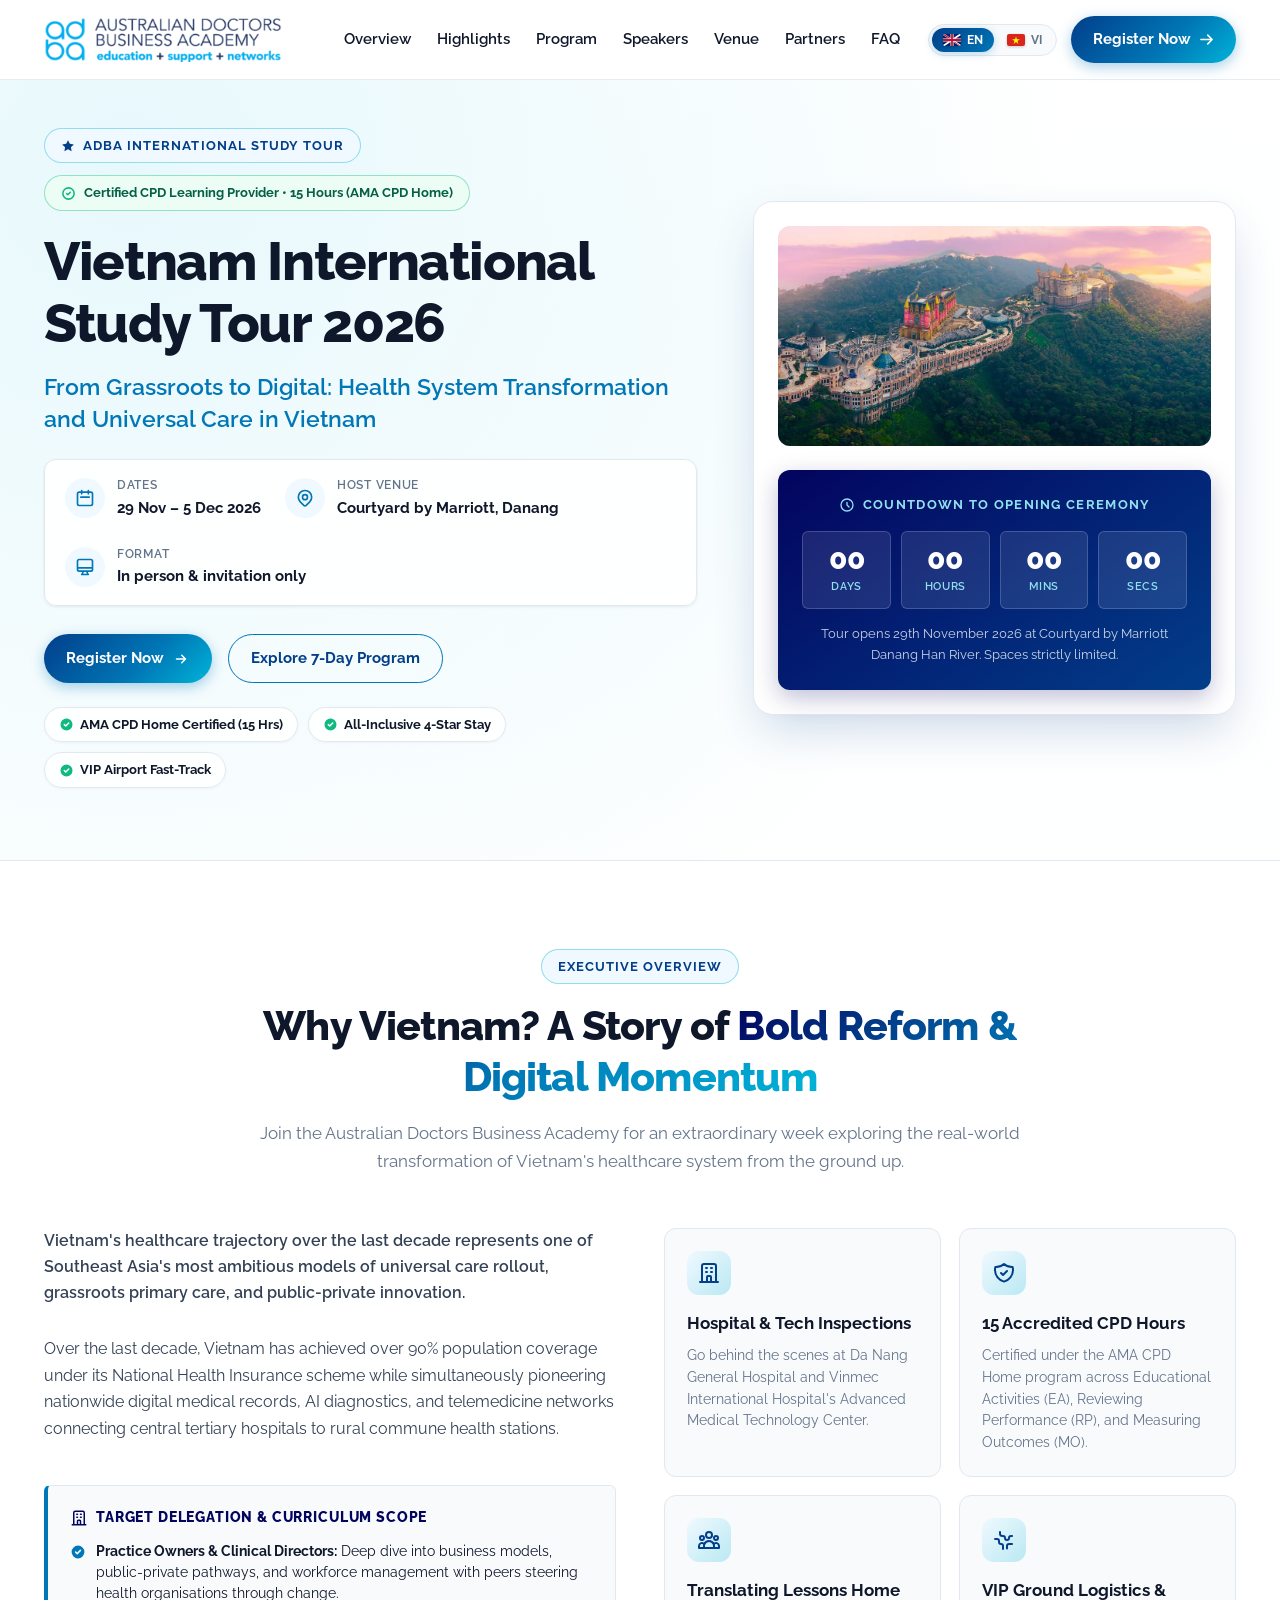
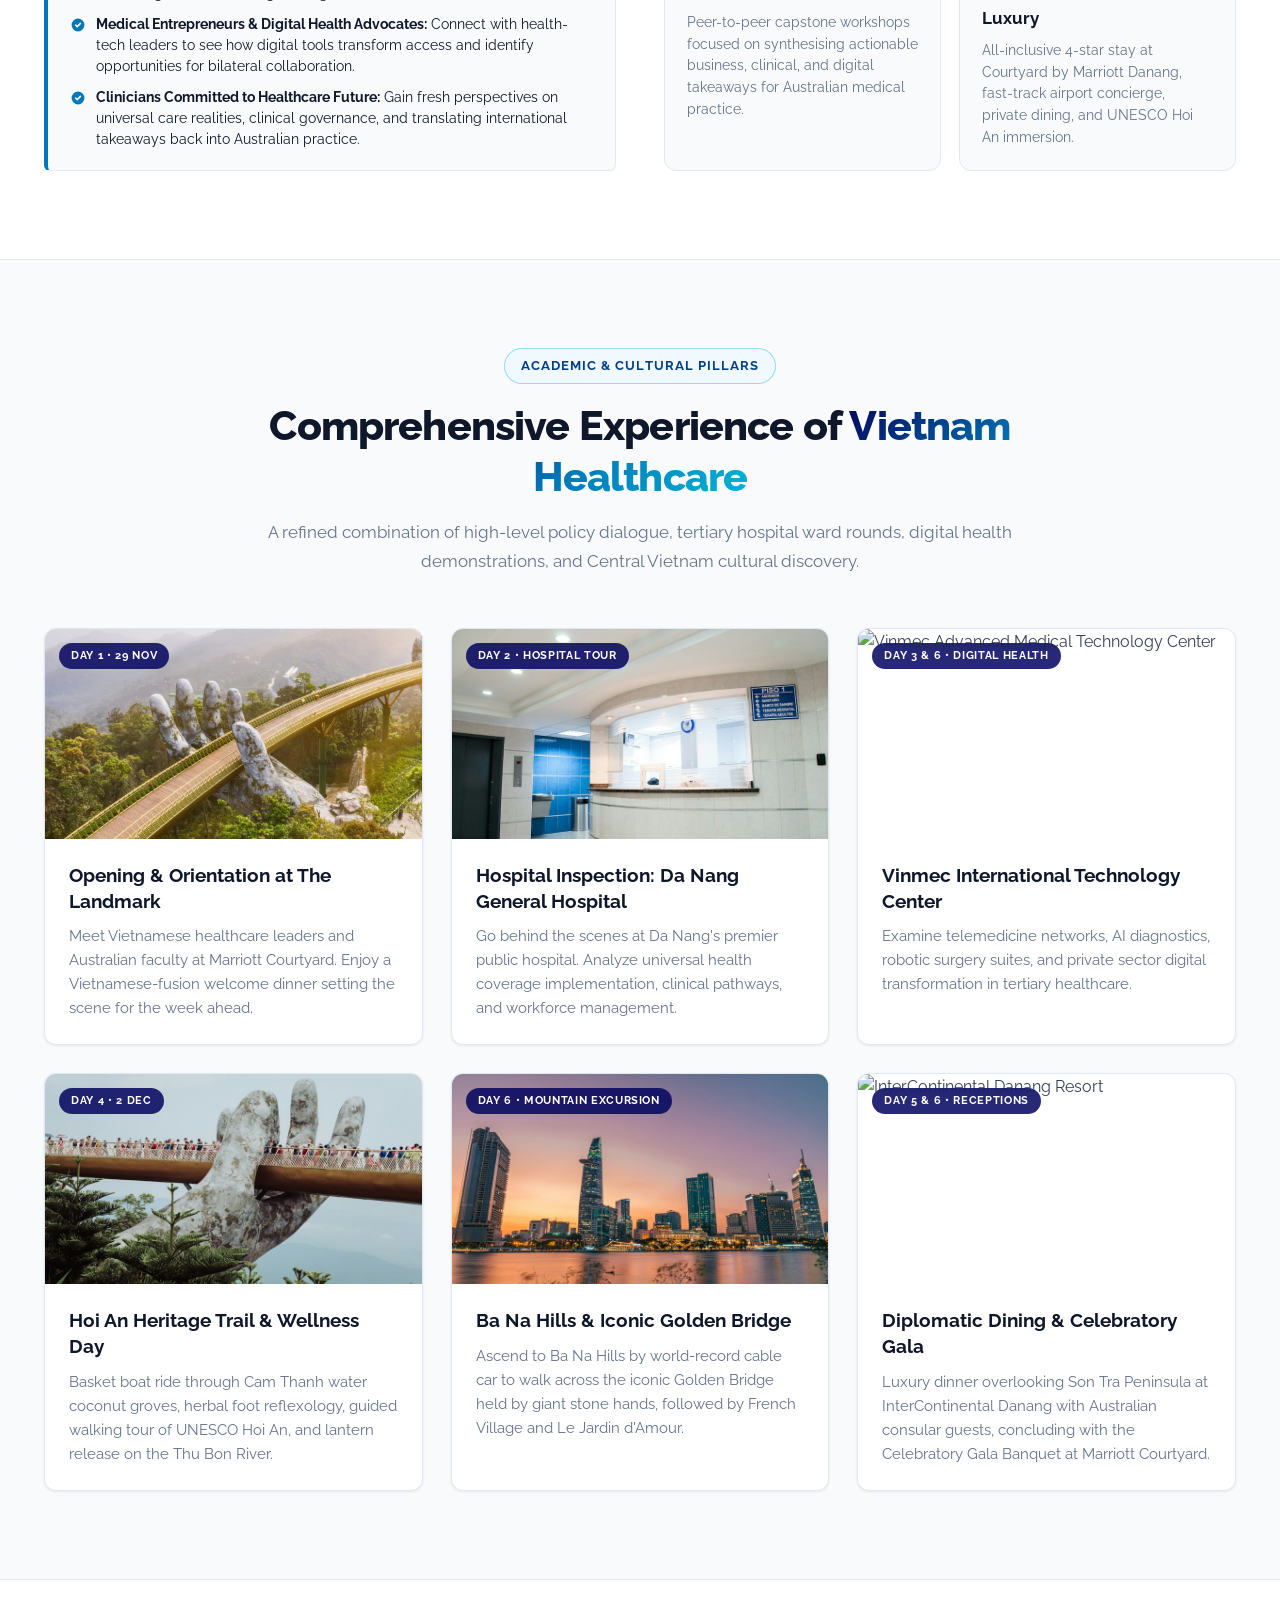
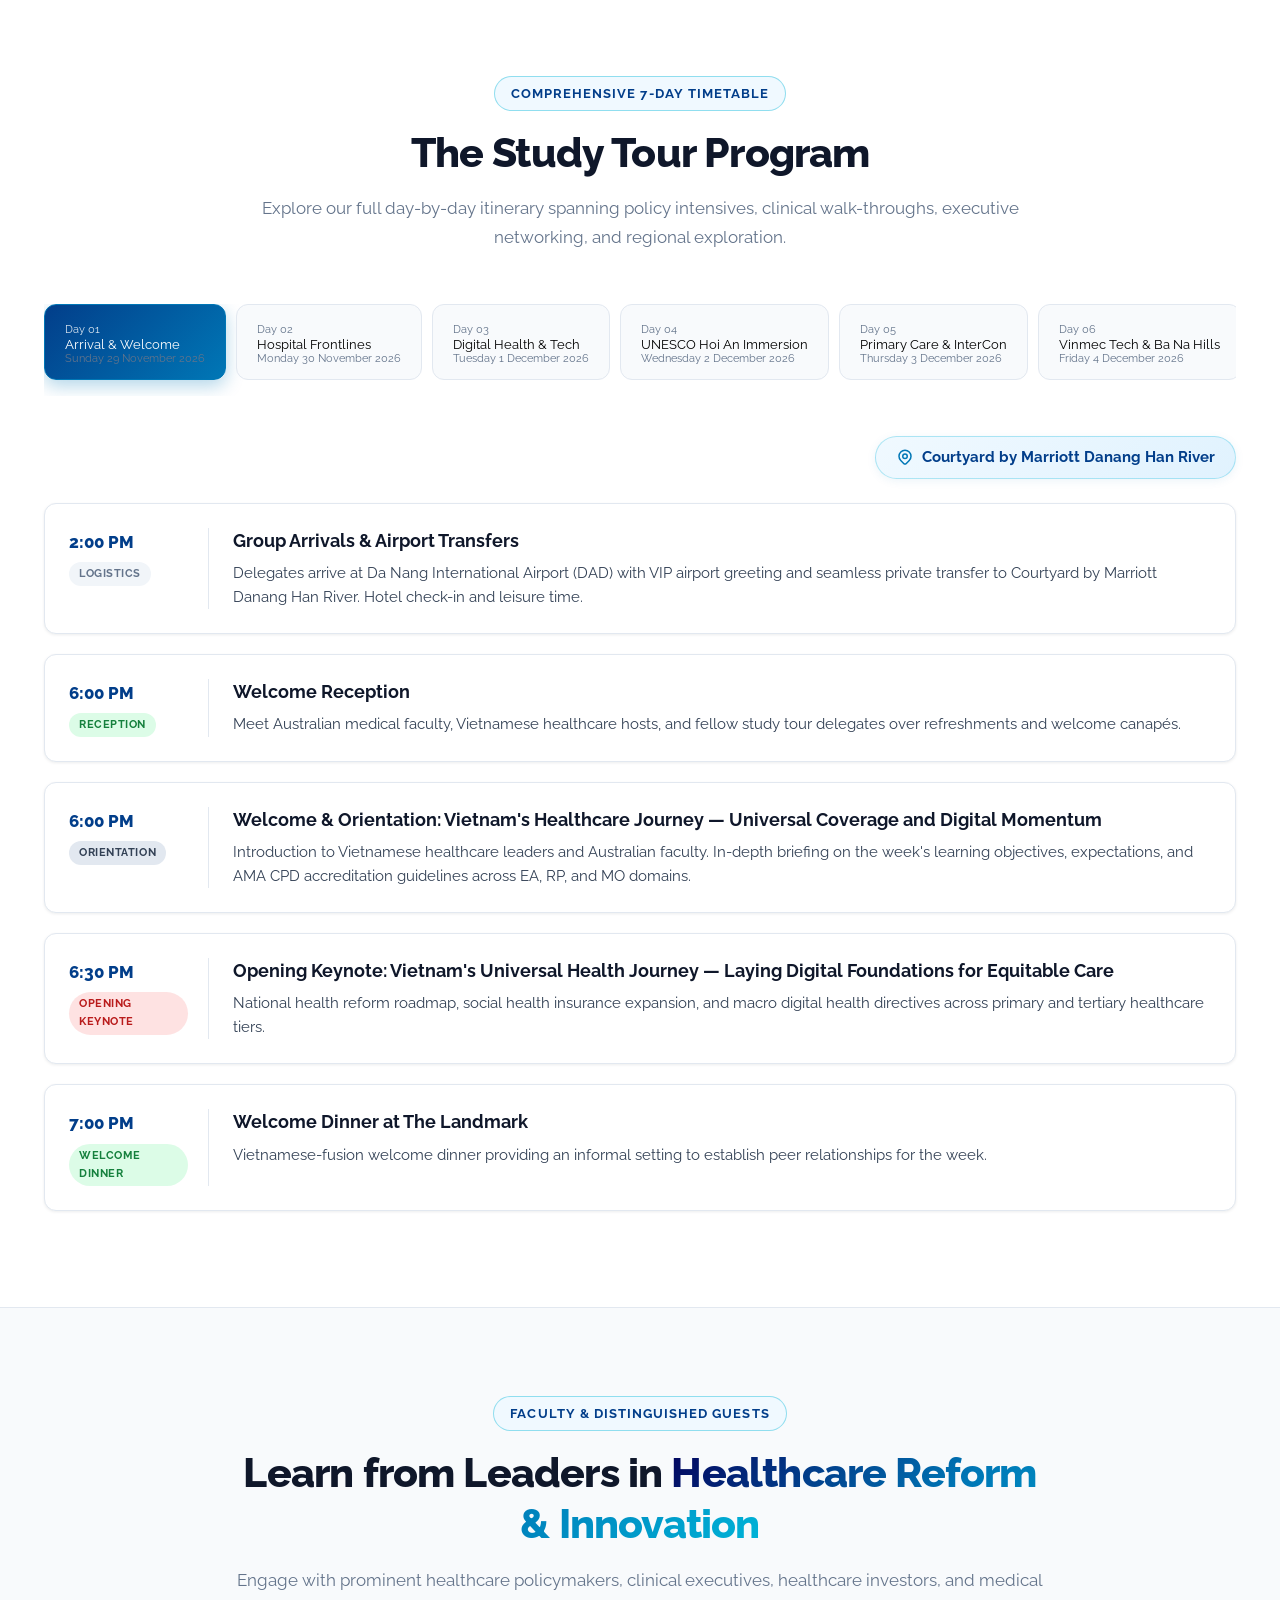
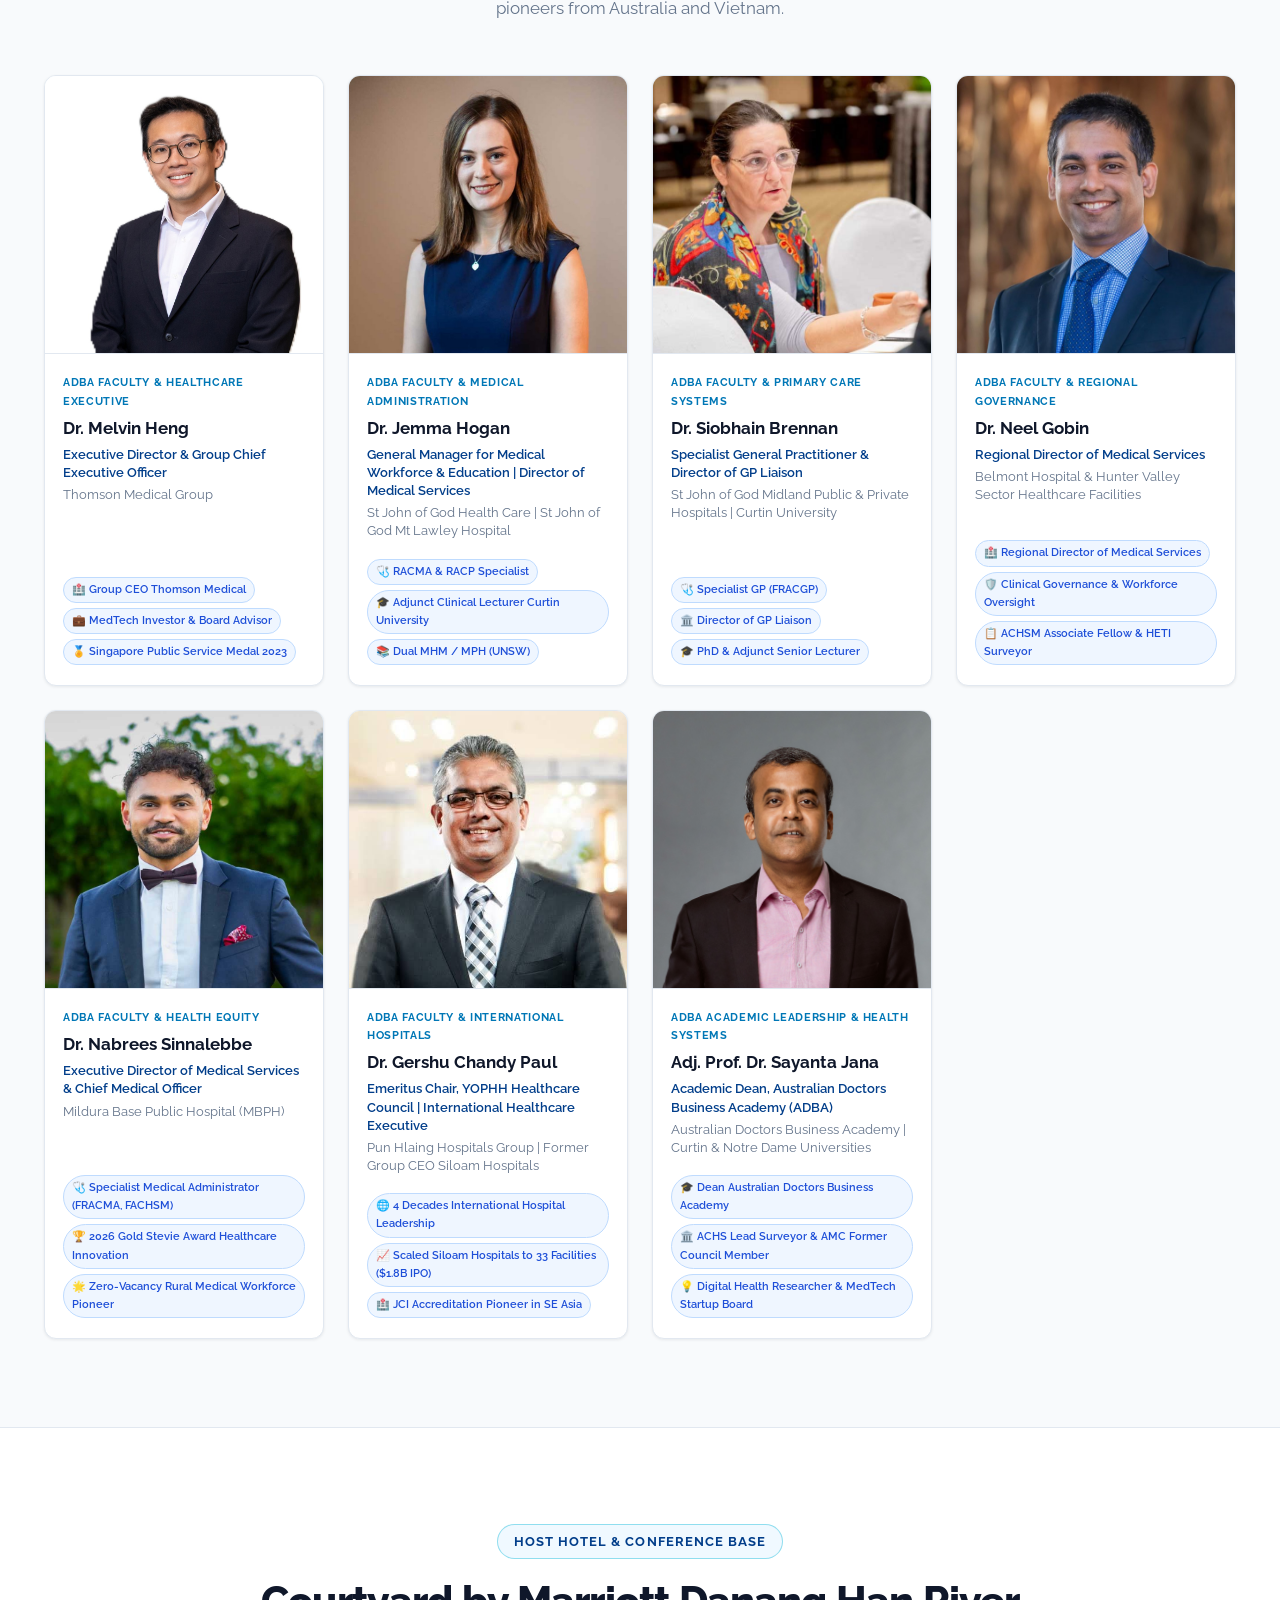
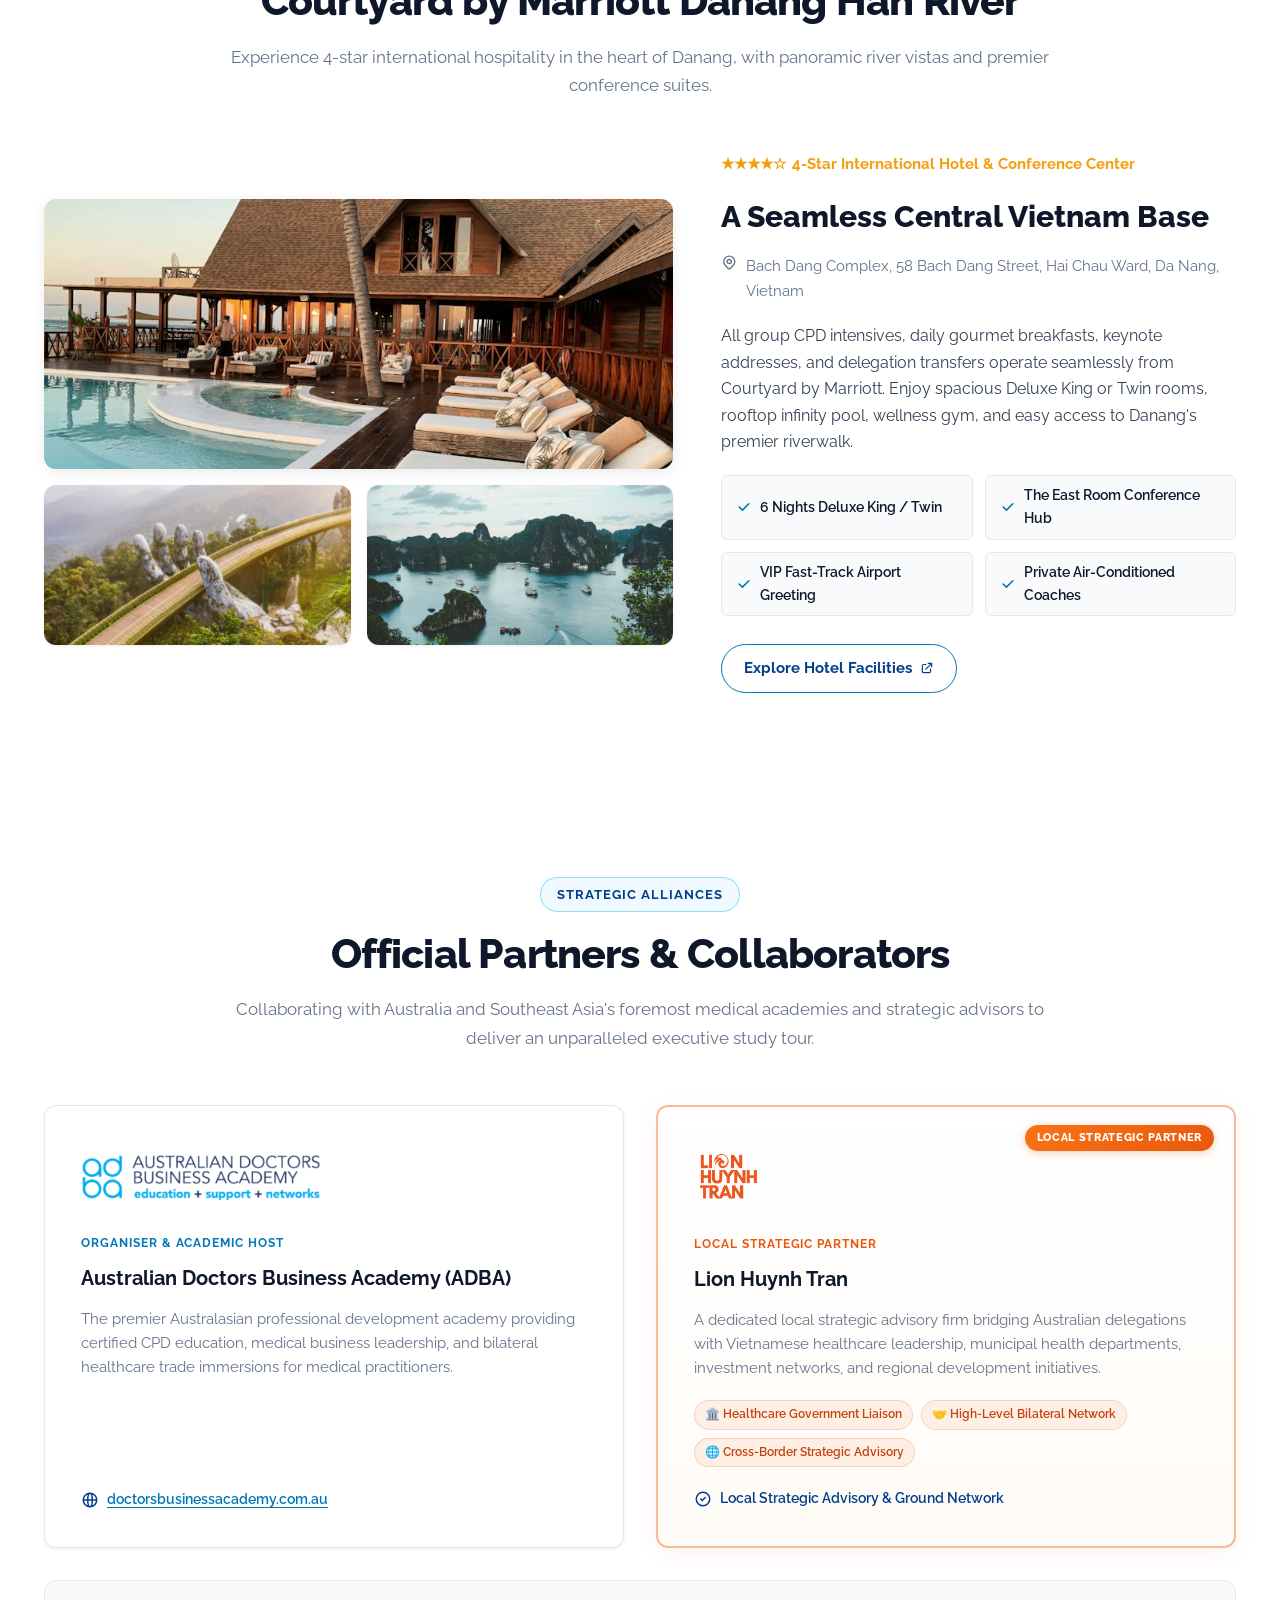
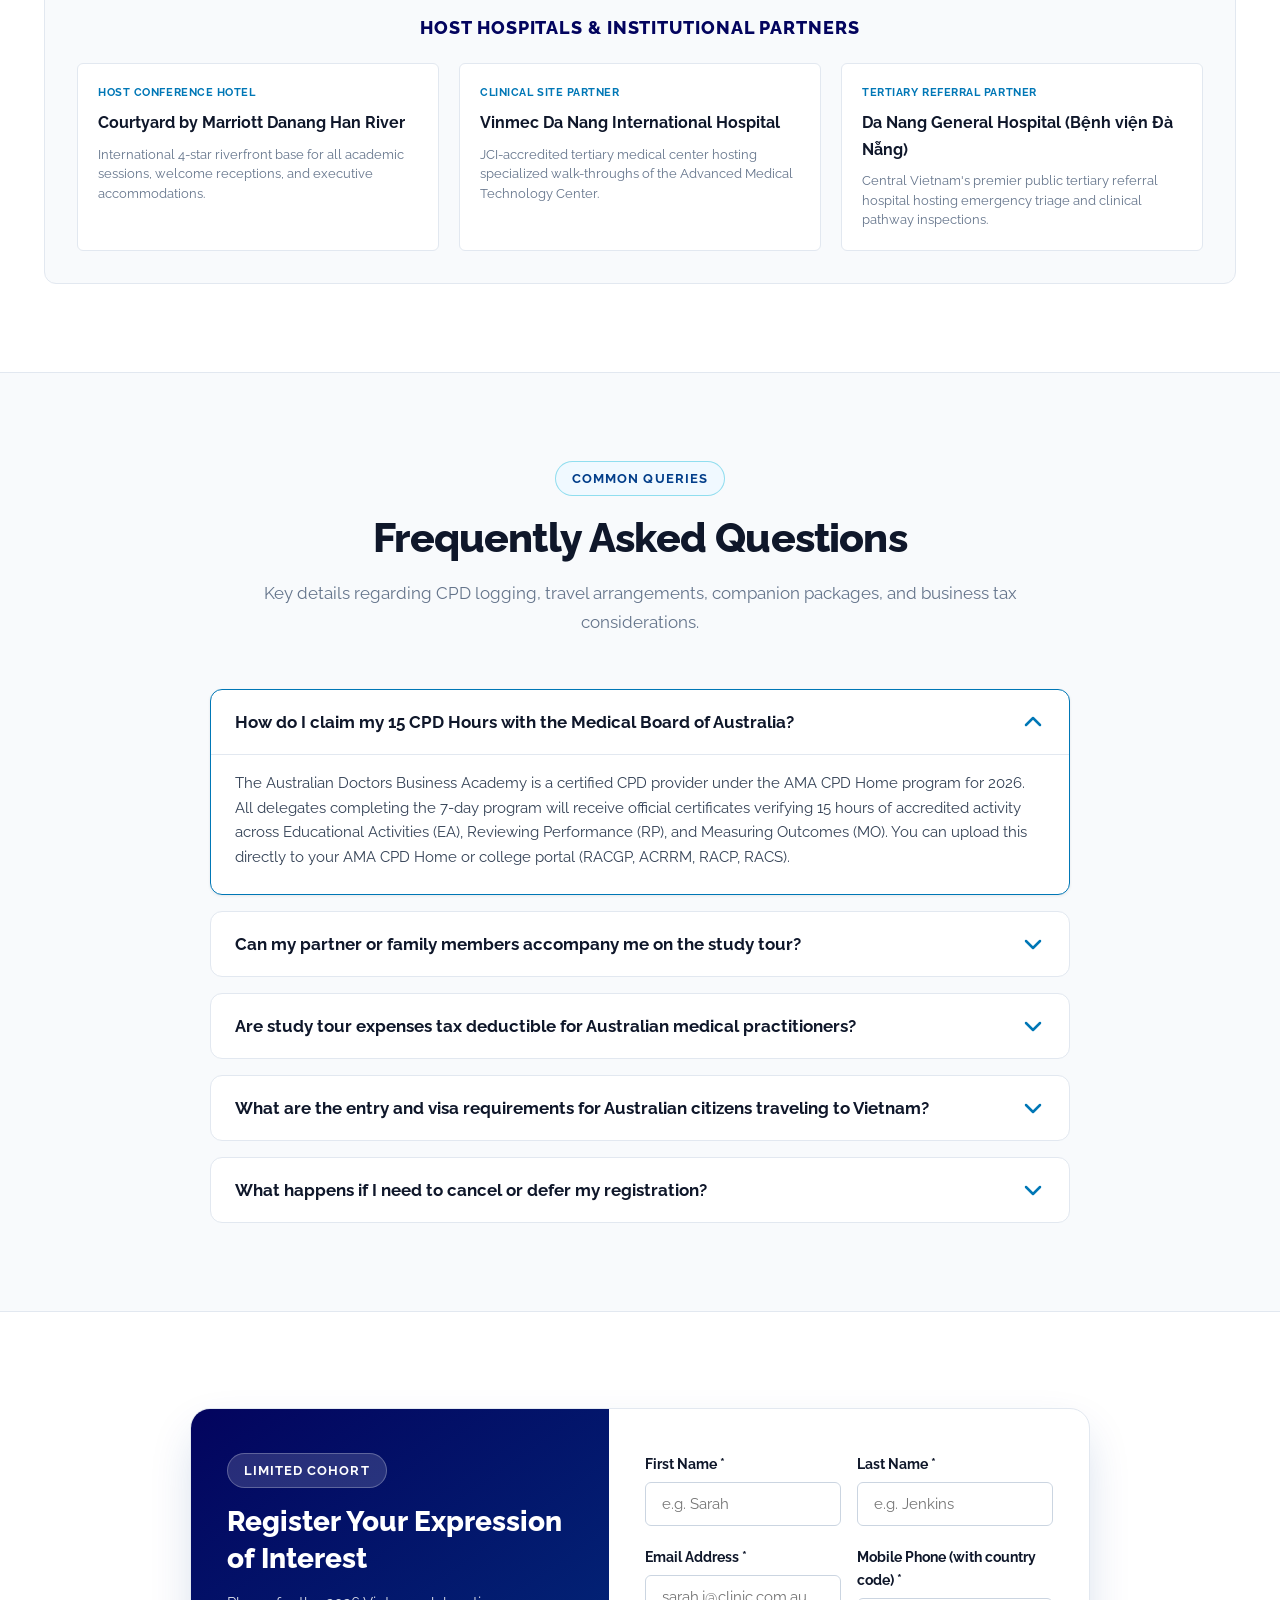
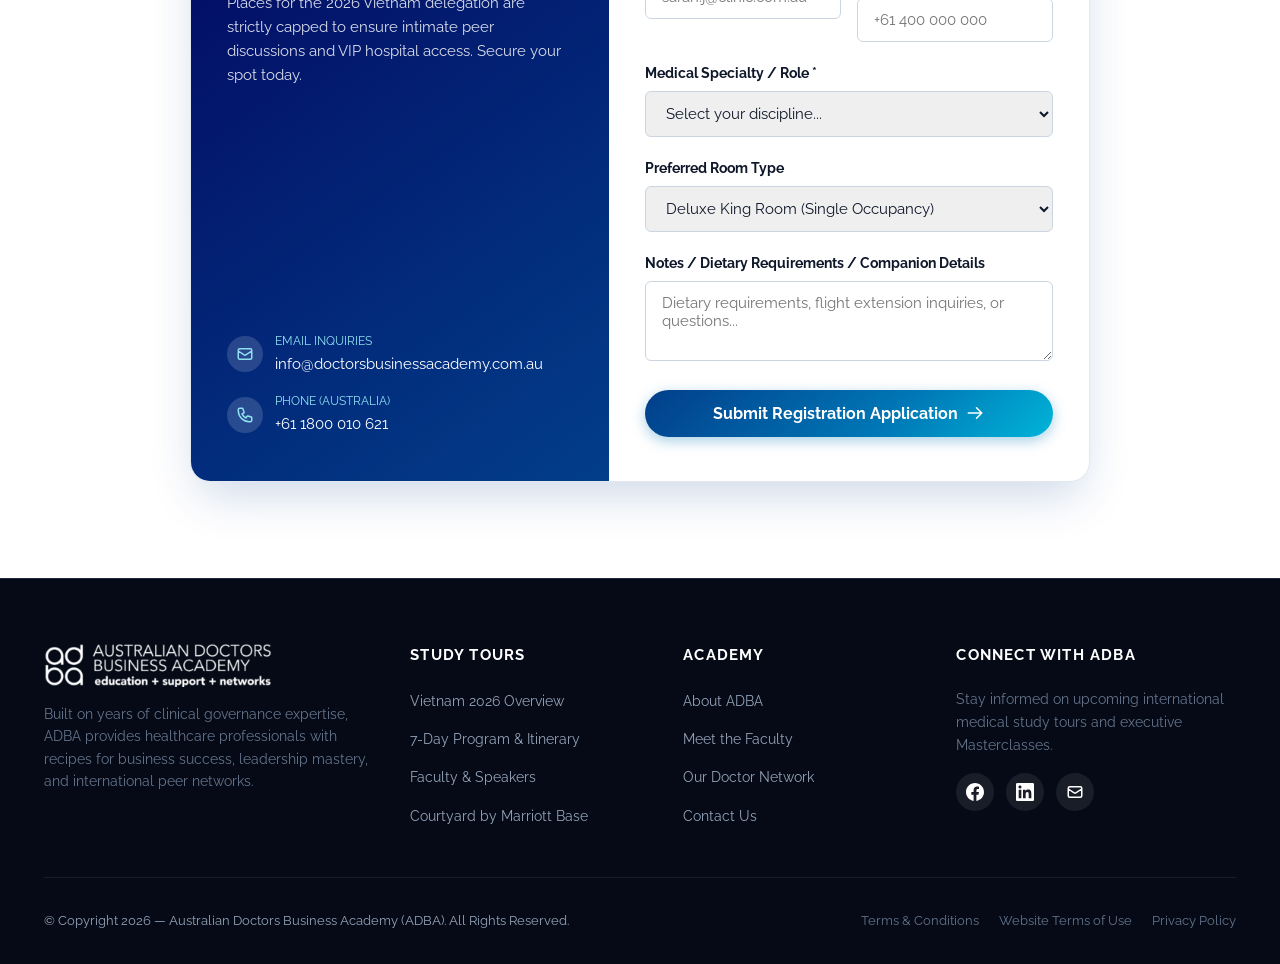
==== commit ed6add6e: "feat: update official ADBA speakers, responsive mobile UI, and partner branding" ====
--- a/index.html
+++ b/index.html
@@ -6,14 +6,27 @@
   <title>Vietnam International Study Tour 2026 — Australian Doctors Business Academy</title>
   <meta name="description" content="Join the Australian Doctors Business Academy for an extraordinary 7-day study tour in Vietnam (29 Nov – 5 Dec 2026). Explore healthcare transformation, digital momentum, and earn 15 accredited CPD hours.">
 
-  <!-- Open Graph & Social Sharing -->
+  <!-- Open Graph / Facebook / Zalo / LinkedIn Sharing -->
   <meta property="og:locale" content="en_US">
   <meta property="og:type" content="website">
   <meta property="og:title" content="Vietnam International Study Tour 2026 — Australian Doctors Business Academy">
   <meta property="og:description" content="From Grassroots to Digital: Health System Transformation and Universal Care in Vietnam. 29 Nov – 5 Dec 2026 at Courtyard by Marriott Danang. 15 AMA CPD Hours.">
-  <meta property="og:url" content="https://doctorsbusinessacademy.com.au/event/vietnam-international-study-tour-2026/">
+  <meta property="og:url" content="https://minhnntrademkt.github.io/vietnam-international-study-tour-2026/">
   <meta property="og:site_name" content="Australian Doctors Business Academy">
-  <meta property="og:image" content="assets/images/hero-banner.webp">
+  <meta property="og:image" content="https://minhnntrademkt.github.io/vietnam-international-study-tour-2026/assets/images/og-banner.jpg?v=20261021_2308">
+  <meta property="og:image:url" content="https://minhnntrademkt.github.io/vietnam-international-study-tour-2026/assets/images/og-banner.jpg?v=20261021_2308">
+  <meta property="og:image:secure_url" content="https://minhnntrademkt.github.io/vietnam-international-study-tour-2026/assets/images/og-banner.jpg?v=20261021_2308">
+  <meta property="og:image:type" content="image/jpeg">
+  <meta property="og:image:width" content="1200">
+  <meta property="og:image:height" content="630">
+  <meta property="og:image:alt" content="Vietnam International Study Tour 2026 Banner — Australian Doctors Business Academy">
+  <link rel="image_src" href="https://minhnntrademkt.github.io/vietnam-international-study-tour-2026/assets/images/og-banner.jpg?v=20261021_2308">
+
+  <!-- Twitter / X Cards -->
+  <meta name="twitter:card" content="summary_large_image">
+  <meta name="twitter:title" content="Vietnam International Study Tour 2026 — Australian Doctors Business Academy">
+  <meta name="twitter:description" content="From Grassroots to Digital: Health System Transformation and Universal Care in Vietnam. 29 Nov – 5 Dec 2026. 15 AMA CPD Hours.">
+  <meta name="twitter:image" content="https://minhnntrademkt.github.io/vietnam-international-study-tour-2026/assets/images/og-banner.jpg?v=20261021_2308">
 
   <!-- Favicon -->
   <link rel="icon" href="assets/images/adba-square-logo.png" type="image/png">
@@ -24,11 +37,11 @@
   <link href="https://fonts.googleapis.com/css2?family=Raleway:wght@400;500;600;700;800&display=swap" rel="stylesheet">
 
   <!-- Stylesheet -->
-  <link rel="stylesheet" href="styles.css?v=20261021_1645">
+  <link rel="stylesheet" href="styles.css?v=20261021_2308">
 
   <!-- Bilingual Translations & Speakers Datasets -->
-  <script src="translations.js?v=20261021_1645"></script>
-  <script src="speakers-data.js?v=20261021_1645"></script>
+  <script src="translations.js?v=20261021_2308"></script>
+  <script src="speakers-data.js?v=20261021_2308"></script>
 </head>
 <body>
 
@@ -50,26 +63,46 @@
           <a href="#agenda" class="nav-item" data-i18n="nav.agenda">Program</a>
           <a href="#speakers" class="nav-item" data-i18n="nav.speakers">Speakers</a>
           <a href="#venue" class="nav-item" data-i18n="nav.venue">Venue</a>
-          <a href="#pricing" class="nav-item" data-i18n="nav.pricing">Pricing</a>
           <a href="#partners" class="nav-item" data-i18n="nav.partners">Partners</a>
           <a href="#faq" class="nav-item" data-i18n="nav.faq">FAQ</a>
+          <a href="#register" class="btn-primary mobile-menu-cta" data-open-modal>
+            <span data-i18n="nav.book_now">Register Now</span>
+            <svg width="15" height="15" fill="none" stroke="currentColor" viewBox="0 0 24 24"><path stroke-linecap="round" stroke-linejoin="round" stroke-width="2.5" d="M14 5l7 7m0 0l-7 7m7-7H3"/></svg>
+          </a>
         </nav>
 
         <div class="header-actions">
           <!-- Bilingual Language Switcher -->
           <div class="lang-switcher" id="lang-switcher" aria-label="Language Selector">
             <button type="button" class="lang-btn active" data-lang="en" aria-label="English">
-              <span class="lang-flag">🇬🇧</span>
+              <span class="lang-flag">
+                <svg class="lang-flag-svg" width="18" height="12" viewBox="0 0 60 40" aria-hidden="true">
+                  <clipPath id="uk-clip"><path d="M0,0 v40 h60 v-40 z"/></clipPath>
+                  <clipPath id="uk-diag"><path d="M30,20 L60,40 H50 L20,20 H0 V10 L30,30 V40 H40 L10,20 H0 V0 H10 L40,20 H60 V30 L30,10 z"/></clipPath>
+                  <g clip-path="url(#uk-clip)">
+                    <path d="M0,0 v40 h60 v-40 z" fill="#012169"/>
+                    <path d="M0,0 L60,40 M60,0 L0,40" stroke="#fff" stroke-width="6"/>
+                    <path d="M0,0 L60,40 M60,0 L0,40" stroke="#C8102E" stroke-width="4" clip-path="url(#uk-diag)"/>
+                    <path d="M30,0 v40 M0,20 h60" stroke="#fff" stroke-width="10"/>
+                    <path d="M30,0 v40 M0,20 h60" stroke="#C8102E" stroke-width="6"/>
+                  </g>
+                </svg>
+              </span>
               <span class="lang-code">EN</span>
             </button>
             <button type="button" class="lang-btn" data-lang="vi" aria-label="Tiếng Việt">
-              <span class="lang-flag">🇻🇳</span>
+              <span class="lang-flag">
+                <svg class="lang-flag-svg" width="18" height="12" viewBox="0 0 30 20" aria-hidden="true">
+                  <rect width="30" height="20" fill="#DA251D"/>
+                  <polygon points="15,4 16.5,8.8 21.5,8.8 17.5,11.8 19,16.5 15,13.5 11,16.5 12.5,11.8 8.5,8.8 13.5,8.8" fill="#FF0"/>
+                </svg>
+              </span>
               <span class="lang-code">VI</span>
             </button>
           </div>
 
           <a href="#register" class="btn-primary" data-open-modal>
-            <span data-i18n="nav.book_now">Book Now</span>
+            <span data-i18n="nav.book_now">Register Now</span>
             <svg width="15" height="15" fill="none" stroke="currentColor" viewBox="0 0 24 24"><path stroke-linecap="round" stroke-linejoin="round" stroke-width="2.5" d="M14 5l7 7m0 0l-7 7m7-7H3"/></svg>
           </a>
           <button class="mobile-menu-btn" aria-label="Toggle navigation menu">
@@ -136,7 +169,7 @@
 
         <div class="hero-actions">
           <a href="#register" class="btn-primary" data-open-modal>
-            <span data-i18n="hero.btn_book">Secure Your Place ($4,500 AUD)</span>
+            <span data-i18n="hero.btn_book">Register Now</span>
             <svg width="18" height="18" fill="none" stroke="currentColor" viewBox="0 0 24 24"><path stroke-linecap="round" stroke-linejoin="round" stroke-width="2" d="M13 7l5 5m0 0l-5 5m5-5H6"/></svg>
           </a>
           <a href="#agenda" class="btn-outline">
@@ -462,8 +495,9 @@
   </section>
 
   <!-- ========================================================================
-       8. PRICING & INCLUSIONS
-       ======================================================================== -->
+       8. REGISTRATION & TUITIONS (Temporarily hidden for Vietnam complimentary ticket update)
+       ======================================================================== -->
+  <!-- 
   <section class="pricing-section" id="pricing">
     <div class="container">
       <div class="section-header">
@@ -556,6 +590,7 @@
       </div>
     </div>
   </section>
+  -->
 
   <!-- ========================================================================
        9. OFFICIAL PARTNERS & STRATEGIC ALLIANCES
@@ -605,36 +640,7 @@
         </div>
       </div>
 
-      <!-- Secondary Row: Travel & DMC Partners -->
-      <div class="partners-secondary-row">
-        <!-- Partner: Flight Centre -->
-        <div class="partner-card">
-          <div class="partner-logo-box">
-            <img src="assets/images/flight-centre-logo.jpg" alt="Flight Centre Business & First Class" class="partner-logo" width="280" height="44">
-          </div>
-          <span class="partner-tag" data-i18n="partners.travel_tag">Official Australian Travel Partner</span>
-          <h3 class="partner-title" data-i18n="partners.travel_title">Flight Centre Business and First Class (Perth)</h3>
-          <p class="partner-desc" data-i18n="partners.travel_desc">Specialising in high-end corporate and medical delegation travel, the experienced consultants at Flight Centre Perth assist delegates with premium international flights, travel insurance, and extended holidays before or after the study tour.</p>
-          <div class="partner-contact-row">
-            <svg width="18" height="18" fill="none" stroke="currentColor" viewBox="0 0 24 24"><path stroke-linecap="round" stroke-linejoin="round" stroke-width="2" d="M3 5a2 2 0 012-2h3.28a1 1 0 01.948.684l1.498 4.493a1 1 0 01-.502 1.21l-2.257 1.13a11.042 11.042 0 005.516 5.516l1.13-2.257a1 1 0 011.21-.502l4.493 1.498a1 1 0 01.684.949V19a2 2 0 01-2 2h-1C9.716 21 3 14.284 3 6V5z"/></svg>
-            <span>Call: 08 6144 7780 | Dedicated Medical Travel Desk</span>
-          </div>
-        </div>
-
-        <!-- Partner: Indochina Heritage -->
-        <div class="partner-card">
-          <div class="partner-logo-box">
-            <img src="assets/images/indochina-heritage-logo.webp" alt="Indochina Heritage Travel Group" class="partner-logo" width="280" height="40">
-          </div>
-          <span class="partner-tag" data-i18n="partners.dmc_tag">Official Vietnam Sightseeing & DMC Partner</span>
-          <h3 class="partner-title" data-i18n="partners.dmc_title">Indochina Heritage Travel Group</h3>
-          <p class="partner-desc" data-i18n="partners.dmc_desc">Founded in 2010, Indochina Heritage Group is an award-winning full-service Destination Management Company operating across Vietnam, Cambodia, and Laos. Their specialized MICE and luxury divisions ensure VIP protocol, impeccable ground logistics, and exclusive cultural immersion.</p>
-          <div class="partner-contact-row">
-            <svg width="18" height="18" fill="none" stroke="currentColor" viewBox="0 0 24 24"><path stroke-linecap="round" stroke-linejoin="round" stroke-width="2" d="M21 12a9 9 0 01-9 9m9-9a9 9 0 00-9-9m9 9H3m9 9a9 9 0 01-9-9m9 9c1.657 0 3-4.03 3-9s-1.343-9-3-9m0 18c-1.657 0-3-4.03-3-9s1.343-9 3-9m-9 9a9 9 0 019-9"/></svg>
-            <a href="https://indochinaheritage.com/" target="_blank" rel="noopener">Visit indochinaheritage.com</a>
-          </div>
-        </div>
-      </div>
+
 
       <!-- Clinical & Venue Collaboration Grid -->
       <div class="partner-hospitals-box">
@@ -852,7 +858,6 @@
             <li><a href="#agenda">7-Day Program & Itinerary</a></li>
             <li><a href="#speakers">Faculty & Speakers</a></li>
             <li><a href="#venue">Courtyard by Marriott Base</a></li>
-            <li><a href="#pricing">Pricing & Inclusions</a></li>
           </ul>
         </div>
 
@@ -905,7 +910,7 @@
       <div style="margin-bottom: 20px;">
         <span class="section-tag">Direct Registration</span>
         <h3 id="modal-heading" style="font-size: 1.65rem; font-weight: 800; color: var(--text-dark); margin-top: 8px;">Vietnam Study Tour 2026</h3>
-        <p style="font-size: 0.9375rem; color: var(--text-muted); margin-top: 4px;">29 Nov – 5 Dec 2026 • Courtyard by Marriott Danang • $4,500 AUD (incl. GST)</p>
+        <p style="font-size: 0.9375rem; color: var(--text-muted); margin-top: 4px;">29 Nov – 5 Dec 2026 • Courtyard by Marriott Danang • Complimentary Vietnam Registration</p>
       </div>
 
       <form id="modal-registration-form">
@@ -927,21 +932,20 @@
 
         <div class="form-group">
           <label class="form-label">Phone / Mobile *</label>
-          <input type="tel" class="form-input" required placeholder="+61 400 000 000">
+          <input type="tel" class="form-input" required placeholder="+84 / +61 ...">
         </div>
 
         <div class="form-group">
           <label class="form-label">Registration Option</label>
           <select class="form-select">
-            <option>Full Delegate Registration ($4,500 AUD)</option>
-            <option>Hold Seat with $1,000 AUD Deposit</option>
-            <option>Delegate + Accompanying Partner Inquiry</option>
+            <option>Complimentary Delegate Registration (Vietnam)</option>
+            <option>Accompanying Guest / Partner Inquiry</option>
             <option>General Academic Information Request</option>
           </select>
         </div>
 
         <button type="submit" class="btn-primary form-submit-btn" style="margin-top: 10px;">
-          <span>Submit Reservation</span>
+          <span>Submit Registration</span>
         </button>
 
         <div class="form-success-alert" id="modal-form-success-alert"></div>
@@ -972,7 +976,7 @@
       <div id="speaker-modal-badges" class="speaker-badges-row" style="margin-bottom: 18px;"></div>
 
       <!-- Session Title Box -->
-      <div style="background: var(--adba-cyan-bg); border-left: 4px solid var(--adba-blue); border-radius: var(--radius-sm); padding: 14px 18px; margin-bottom: 20px;">
+      <div id="speaker-modal-session-box" style="background: var(--adba-cyan-bg); border-left: 4px solid var(--adba-blue); border-radius: var(--radius-sm); padding: 14px 18px; margin-bottom: 20px;">
         <div style="font-size: 0.75rem; font-weight: 700; text-transform: uppercase; letter-spacing: 0.06em; color: var(--adba-blue-dark); margin-bottom: 4px;">Featured Session / Keynote:</div>
         <div id="speaker-modal-session" style="font-size: 0.9375rem; font-weight: 700; color: var(--text-dark); line-height: 1.45;">Session Title</div>
       </div>
@@ -996,6 +1000,6 @@
   </button>
 
   <!-- JavaScript -->
-  <script src="app.js?v=20261021_1645"></script>
+  <script src="app.js?v=20261021_2308"></script>
 </body>
 </html>
--- a/styles.css
+++ b/styles.css
@@ -275,7 +275,7 @@
 .lang-btn {
   display: inline-flex;
   align-items: center;
-  gap: 5px;
+  gap: 6px;
   padding: 5px 11px;
   border: none;
   background: transparent;
@@ -285,11 +285,27 @@
   border-radius: var(--radius-full);
   cursor: pointer;
   transition: all var(--transition-fast);
+  user-select: none;
+  -webkit-user-select: none;
+}
+
+.lang-btn * {
+  pointer-events: none;
 }
 
 .lang-btn .lang-flag {
-  font-size: 0.875rem;
+  display: inline-flex;
+  align-items: center;
+  justify-content: center;
   line-height: 1;
+}
+
+.lang-flag-svg {
+  display: block;
+  border-radius: 2px;
+  overflow: hidden;
+  box-shadow: 0 1px 3px rgba(0, 0, 0, 0.2);
+  flex-shrink: 0;
 }
 
 .lang-btn.active {
@@ -345,6 +361,10 @@
   background-color: var(--adba-cyan-bg);
   color: var(--adba-blue-dark);
   transform: translateY(-2px);
+}
+
+.mobile-menu-cta {
+  display: none;
 }
 
 .mobile-menu-btn {
@@ -2084,26 +2104,68 @@
    MOBILE RESPONSIVENESS
    ========================================================================== */
 @media (max-width: 1024px) {
+  html {
+    font-size: 15px;
+  }
+  .header-logo {
+    height: 36px;
+  }
+  .hero-section {
+    padding-top: calc(var(--nav-height) + 32px);
+    padding-bottom: 48px;
+  }
+  .overview-section,
+  .highlights-section,
+  .agenda-section,
+  .speakers-section,
+  .venue-section,
+  .pricing-section,
+  .partners-section,
+  .faq-section,
+  .register-section {
+    padding: 56px 0;
+  }
+  .section-header {
+    margin-bottom: 34px;
+  }
+  .hero-title {
+    font-size: 2.15rem;
+    line-height: 1.2;
+  }
+  .hero-theme {
+    font-size: 1.1rem;
+    line-height: 1.4;
+  }
+  .section-title {
+    font-size: 1.55rem;
+    line-height: 1.25;
+  }
+  .section-desc {
+    font-size: 0.95rem;
+    line-height: 1.65;
+  }
   .hero-grid {
     grid-template-columns: 1fr;
-    gap: 40px;
+    gap: 32px;
   }
   .overview-grid {
     grid-template-columns: 1fr;
-    gap: 40px;
+    gap: 32px;
   }
   .highlights-grid {
     grid-template-columns: repeat(2, 1fr);
+    gap: 20px;
   }
   .speakers-grid {
     grid-template-columns: repeat(2, 1fr);
+    gap: 16px;
   }
   .venue-grid {
     grid-template-columns: 1fr;
   }
   .pricing-body {
     grid-template-columns: 1fr;
-    gap: 32px;
+    gap: 28px;
   }
   .register-card {
     grid-template-columns: 1fr;
@@ -2114,8 +2176,52 @@
 }
 
 @media (max-width: 860px) {
+  html {
+    font-size: 14.5px;
+  }
   :root {
-    --nav-height: 70px;
+    --nav-height: 66px;
+  }
+  .header-logo {
+    height: 33px;
+  }
+  .overview-section,
+  .highlights-section,
+  .agenda-section,
+  .speakers-section,
+  .venue-section,
+  .pricing-section,
+  .partners-section,
+  .faq-section,
+  .register-section {
+    padding: 46px 0;
+  }
+  .section-header {
+    margin-bottom: 28px;
+  }
+  .section-title {
+    font-size: 1.4rem;
+    line-height: 1.25;
+  }
+  .section-desc {
+    font-size: 0.9rem;
+    line-height: 1.6;
+  }
+  .section-tag {
+    font-size: 0.75rem;
+    padding: 5px 14px;
+    margin-bottom: 12px;
+  }
+  .session-title {
+    font-size: 1.05rem;
+    line-height: 1.4;
+  }
+  .session-desc {
+    font-size: 0.875rem;
+    line-height: 1.6;
+  }
+  .session-time {
+    font-size: 0.95rem;
   }
 
   .nav-links-wrap {
@@ -2129,15 +2235,45 @@
     right: 0;
     background: #ffffff;
     flex-direction: column;
-    padding: 24px;
-    gap: 16px;
+    padding: 20px 24px;
+    padding-bottom: max(32px, env(safe-area-inset-bottom, 24px));
+    gap: 10px;
     border-bottom: 1px solid var(--border-light);
-    box-shadow: var(--shadow-lg);
+    box-shadow: 0 16px 36px rgba(15, 23, 42, 0.16);
+    max-height: calc(100vh - var(--nav-height));
+    max-height: calc(100dvh - var(--nav-height));
+    overflow-y: auto;
+    -webkit-overflow-scrolling: touch;
+    overscroll-behavior: contain;
     display: none;
+    z-index: 999;
   }
 
   .nav-links.active {
     display: flex;
+  }
+
+  .nav-item {
+    font-size: 1.0625rem;
+    padding: 11px 8px;
+    width: 100%;
+    border-bottom: 1px solid rgba(226, 232, 240, 0.7);
+  }
+
+  .nav-item:last-of-type {
+    border-bottom: none;
+  }
+
+  .nav-links .mobile-menu-cta {
+    display: flex;
+    margin-top: 10px;
+    width: 100%;
+    padding: 13px 20px;
+    font-size: 1rem;
+    font-weight: 700;
+    justify-content: center;
+    text-align: center;
+    box-shadow: 0 4px 14px rgba(0, 119, 182, 0.3);
   }
 
   .mobile-menu-btn {
@@ -2300,26 +2436,108 @@
 }
 
 @media (max-width: 640px) {
+  :root {
+    --nav-height: 62px;
+  }
+  .header-logo {
+    height: 30px;
+  }
+  .container {
+    padding-left: 18px;
+    padding-right: 18px;
+  }
+  .hero-section {
+    padding-top: calc(var(--nav-height) + 24px);
+    padding-bottom: 34px;
+  }
+  .overview-section,
+  .highlights-section,
+  .agenda-section,
+  .speakers-section,
+  .venue-section,
+  .pricing-section,
+  .partners-section,
+  .faq-section,
+  .register-section {
+    padding: 38px 0;
+  }
+  .section-header {
+    margin-bottom: 22px;
+  }
   .section-title {
-    font-size: 1.75rem;
+    font-size: 1.28rem;
+    line-height: 1.3;
+  }
+  .section-desc {
+    font-size: 0.85rem;
+    line-height: 1.6;
   }
   .hero-title {
-    font-size: 2rem;
+    font-size: 1.55rem;
+    line-height: 1.22;
+  }
+  .hero-theme {
+    font-size: 0.925rem;
+    line-height: 1.45;
   }
   .hero-meta-card {
-    gap: 14px;
-    padding: 14px 16px;
+    gap: 12px;
+    padding: 12px 14px;
   }
   .meta-item {
     gap: 10px;
   }
   .meta-icon {
-    width: 34px;
-    height: 34px;
+    width: 32px;
+    height: 32px;
+  }
+  .meta-text-title {
+    font-size: 0.6875rem;
+  }
+  .meta-text-val {
+    font-size: 0.8125rem;
   }
 }
 
 @media (max-width: 480px) {
+  html {
+    font-size: 14px;
+  }
+  :root {
+    --nav-height: 58px;
+  }
+  .header-logo {
+    height: 27px;
+  }
+  .container {
+    padding-left: 14px;
+    padding-right: 14px;
+  }
+  .hero-section {
+    padding-top: calc(var(--nav-height) + 18px);
+    padding-bottom: 26px;
+  }
+  .overview-section,
+  .highlights-section,
+  .agenda-section,
+  .speakers-section,
+  .venue-section,
+  .pricing-section,
+  .partners-section,
+  .faq-section,
+  .register-section {
+    padding: 32px 0;
+  }
+  .section-header {
+    margin-bottom: 18px;
+  }
+  .hero-grid {
+    gap: 24px;
+  }
+  .overview-grid {
+    gap: 24px;
+  }
+
   /* Strictly lock 2 speakers per row on all smartphones */
   .speakers-grid {
     grid-template-columns: repeat(2, 1fr) !important;
@@ -2336,19 +2554,19 @@
   }
 
   .speaker-card-name {
-    font-size: 0.8125rem;
+    font-size: 0.775rem;
     margin-bottom: 3px;
     line-height: 1.25;
   }
 
   .speaker-card-role {
-    font-size: 0.6875rem;
+    font-size: 0.65rem;
     margin-bottom: 3px;
     line-height: 1.3;
   }
 
   .speaker-card-org {
-    font-size: 0.625rem;
+    font-size: 0.6rem;
     line-height: 1.25;
   }
 
@@ -2358,18 +2576,89 @@
     bottom: 6px;
   }
 
+  .speaker-pill {
+    font-size: 0.58rem;
+    padding: 2px 5px;
+  }
+
   .speaker-hover-overlay {
     display: none; /* Disable hover overlay on touch to keep tap smooth */
   }
 
   .hero-title {
-    font-size: 1.65rem;
-    line-height: 1.2;
+    font-size: 1.35rem;
+    line-height: 1.25;
   }
 
   .hero-theme {
+    font-size: 0.85rem;
+    line-height: 1.45;
+    margin-bottom: 18px;
+  }
+
+  .section-title {
+    font-size: 1.1875rem;
+    line-height: 1.3;
+  }
+
+  .section-desc {
+    font-size: 0.8rem;
+    line-height: 1.6;
+  }
+
+  .section-tag {
+    font-size: 0.6875rem;
+    padding: 4px 12px;
+  }
+
+  .session-title {
+    font-size: 0.9rem;
+    line-height: 1.4;
+  }
+
+  .session-desc {
+    font-size: 0.8rem;
+    line-height: 1.55;
+  }
+
+  .session-time {
+    font-size: 0.85rem;
+  }
+
+  .session-type-badge {
+    font-size: 0.6875rem;
+    padding: 3px 8px;
+  }
+
+  .nav-item {
     font-size: 0.9375rem;
-    line-height: 1.45;
+    padding: 9px 6px;
+  }
+
+  #modal-heading {
+    font-size: 1.25rem !important;
+  }
+
+  #speaker-modal-name {
+    font-size: 1.125rem !important;
+  }
+
+  #speaker-modal-role {
+    font-size: 0.8125rem !important;
+  }
+
+  #speaker-modal-org {
+    font-size: 0.75rem !important;
+  }
+
+  #speaker-modal-bio {
+    font-size: 0.825rem !important;
+    line-height: 1.62 !important;
+  }
+
+  .btn-primary, .btn-outline {
+    font-size: 0.875rem;
+    padding: 10px 18px;
   }
 
   .hero-actions {
@@ -2385,7 +2674,7 @@
   }
 
   .countdown-box {
-    padding: 16px 12px;
+    padding: 14px 10px;
   }
 
   .countdown-grid {
@@ -2393,11 +2682,11 @@
   }
 
   .countdown-slot {
-    padding: 8px 4px;
+    padding: 7px 3px;
   }
 
   .countdown-number {
-    font-size: 1.35rem;
+    font-size: 1.25rem;
   }
 
   .countdown-unit {
@@ -2419,7 +2708,7 @@
   }
 
   .modal-content-card {
-    padding: 24px 18px;
+    padding: 20px 16px;
   }
 }
 
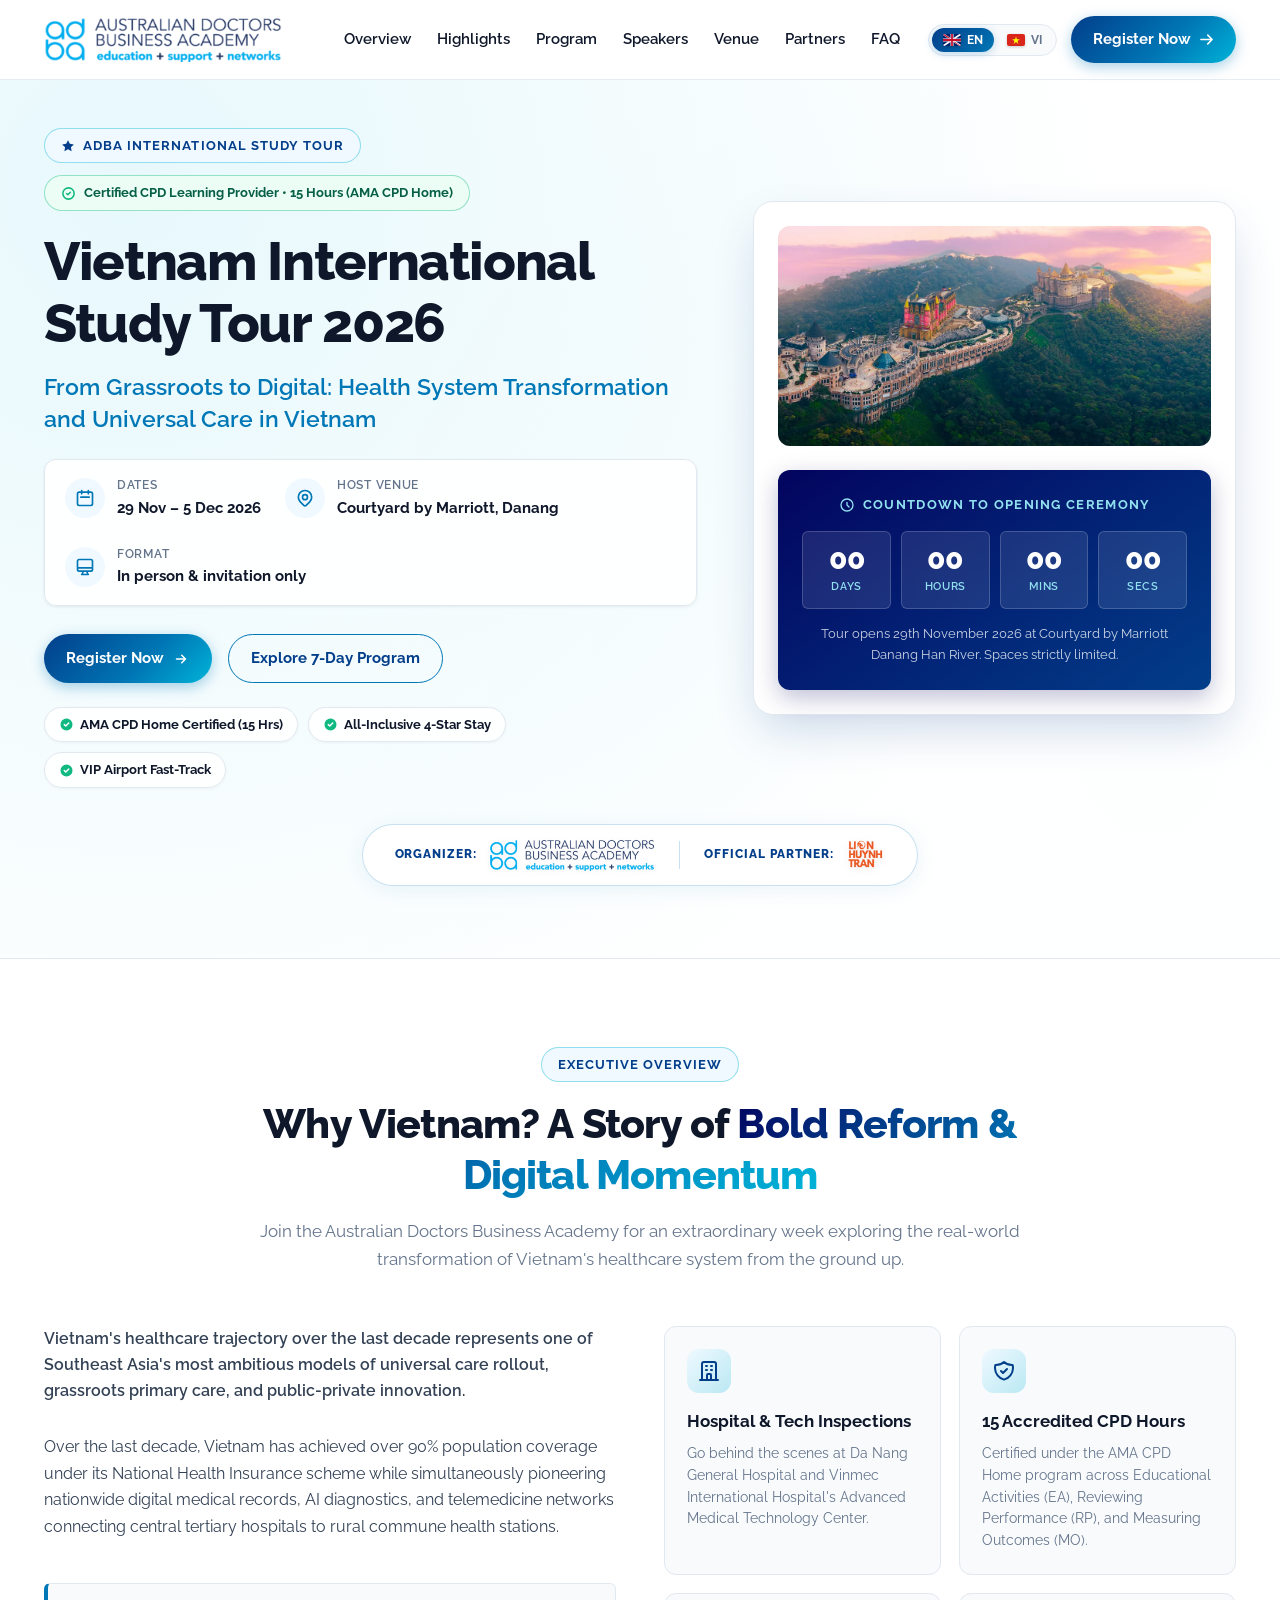
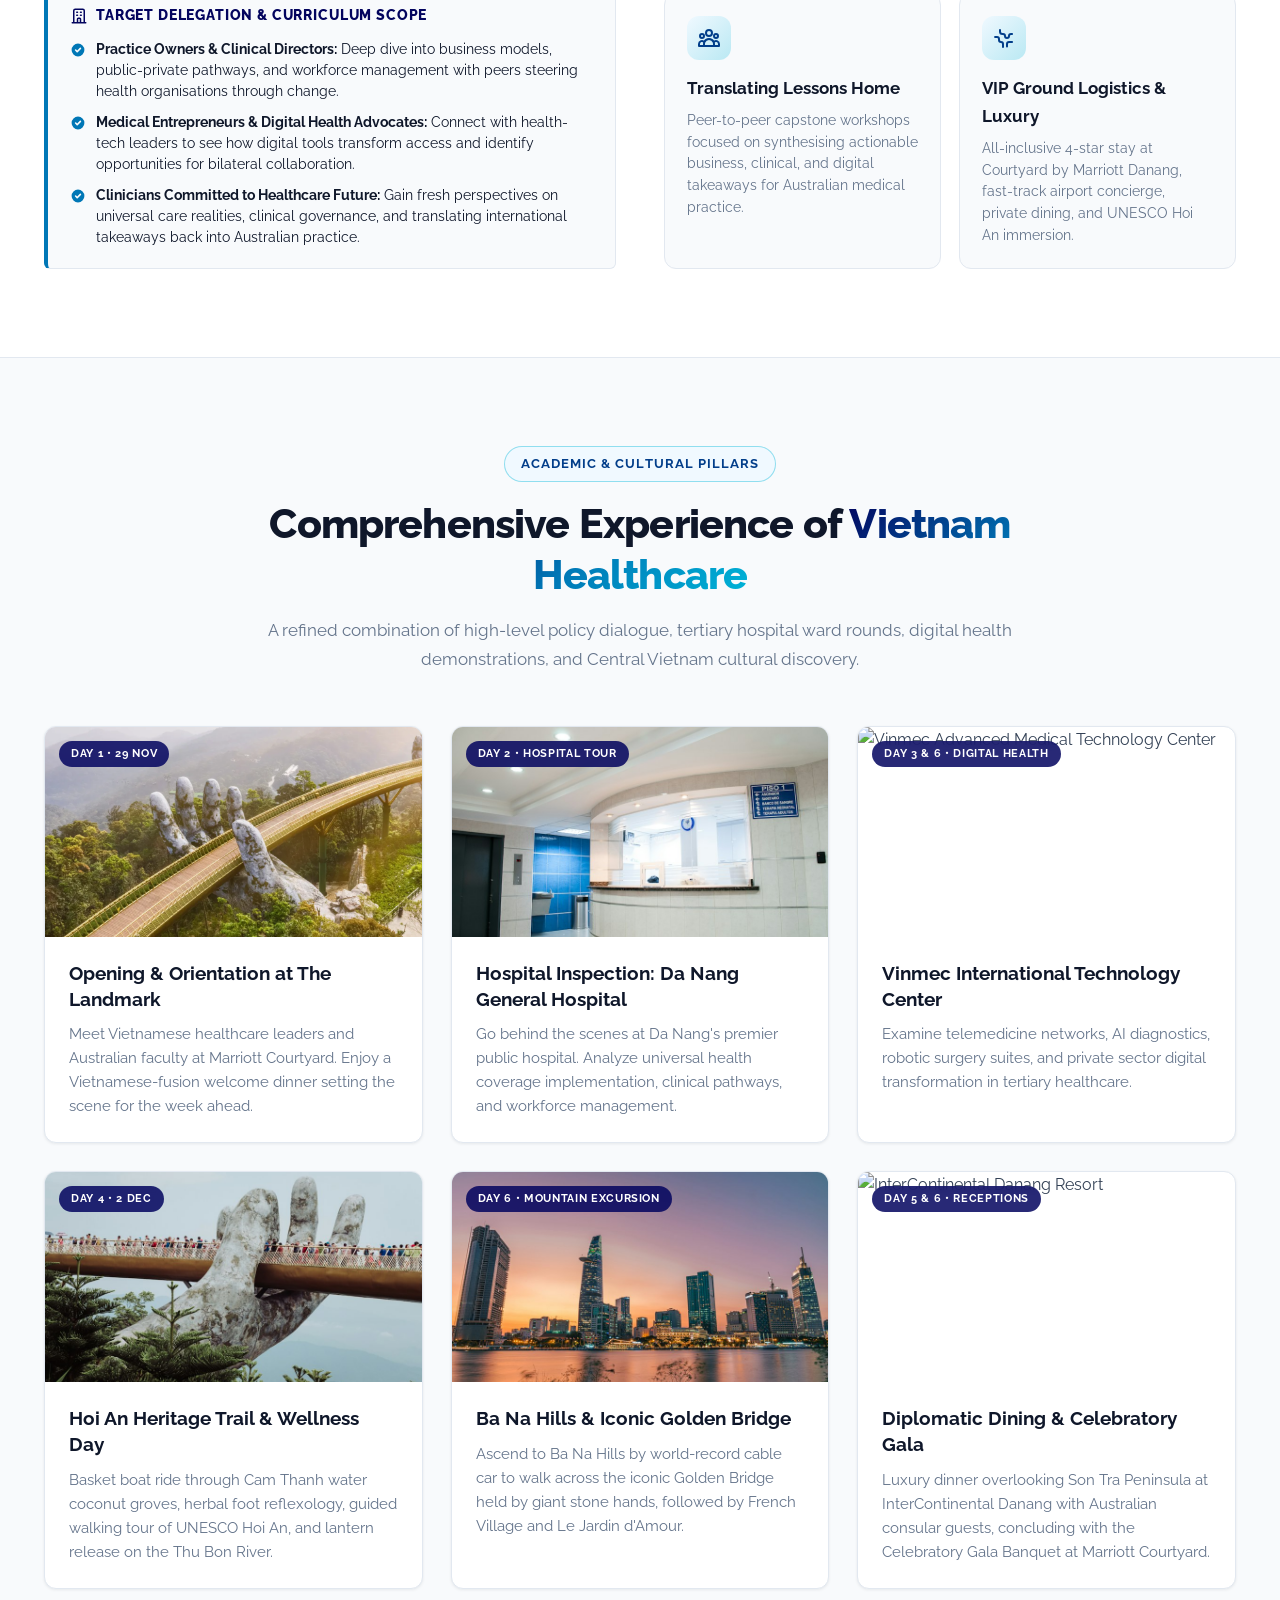
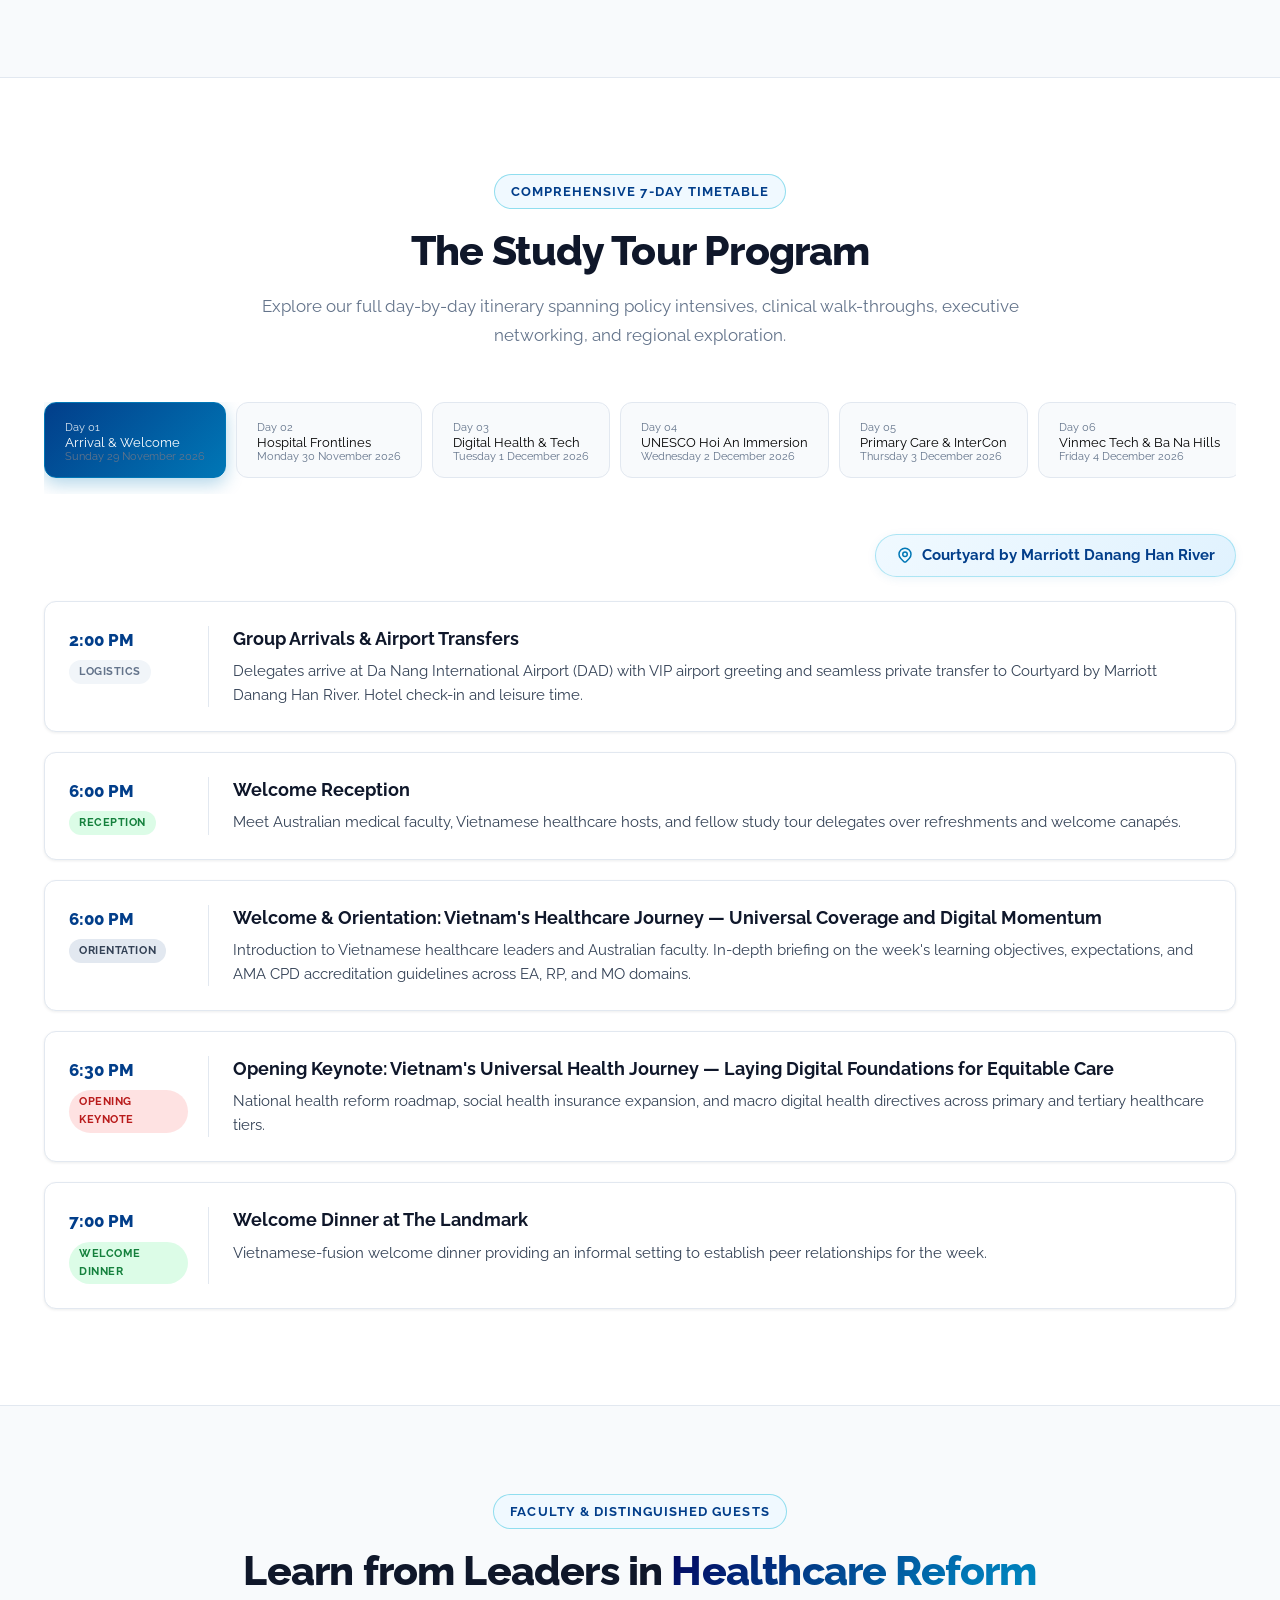
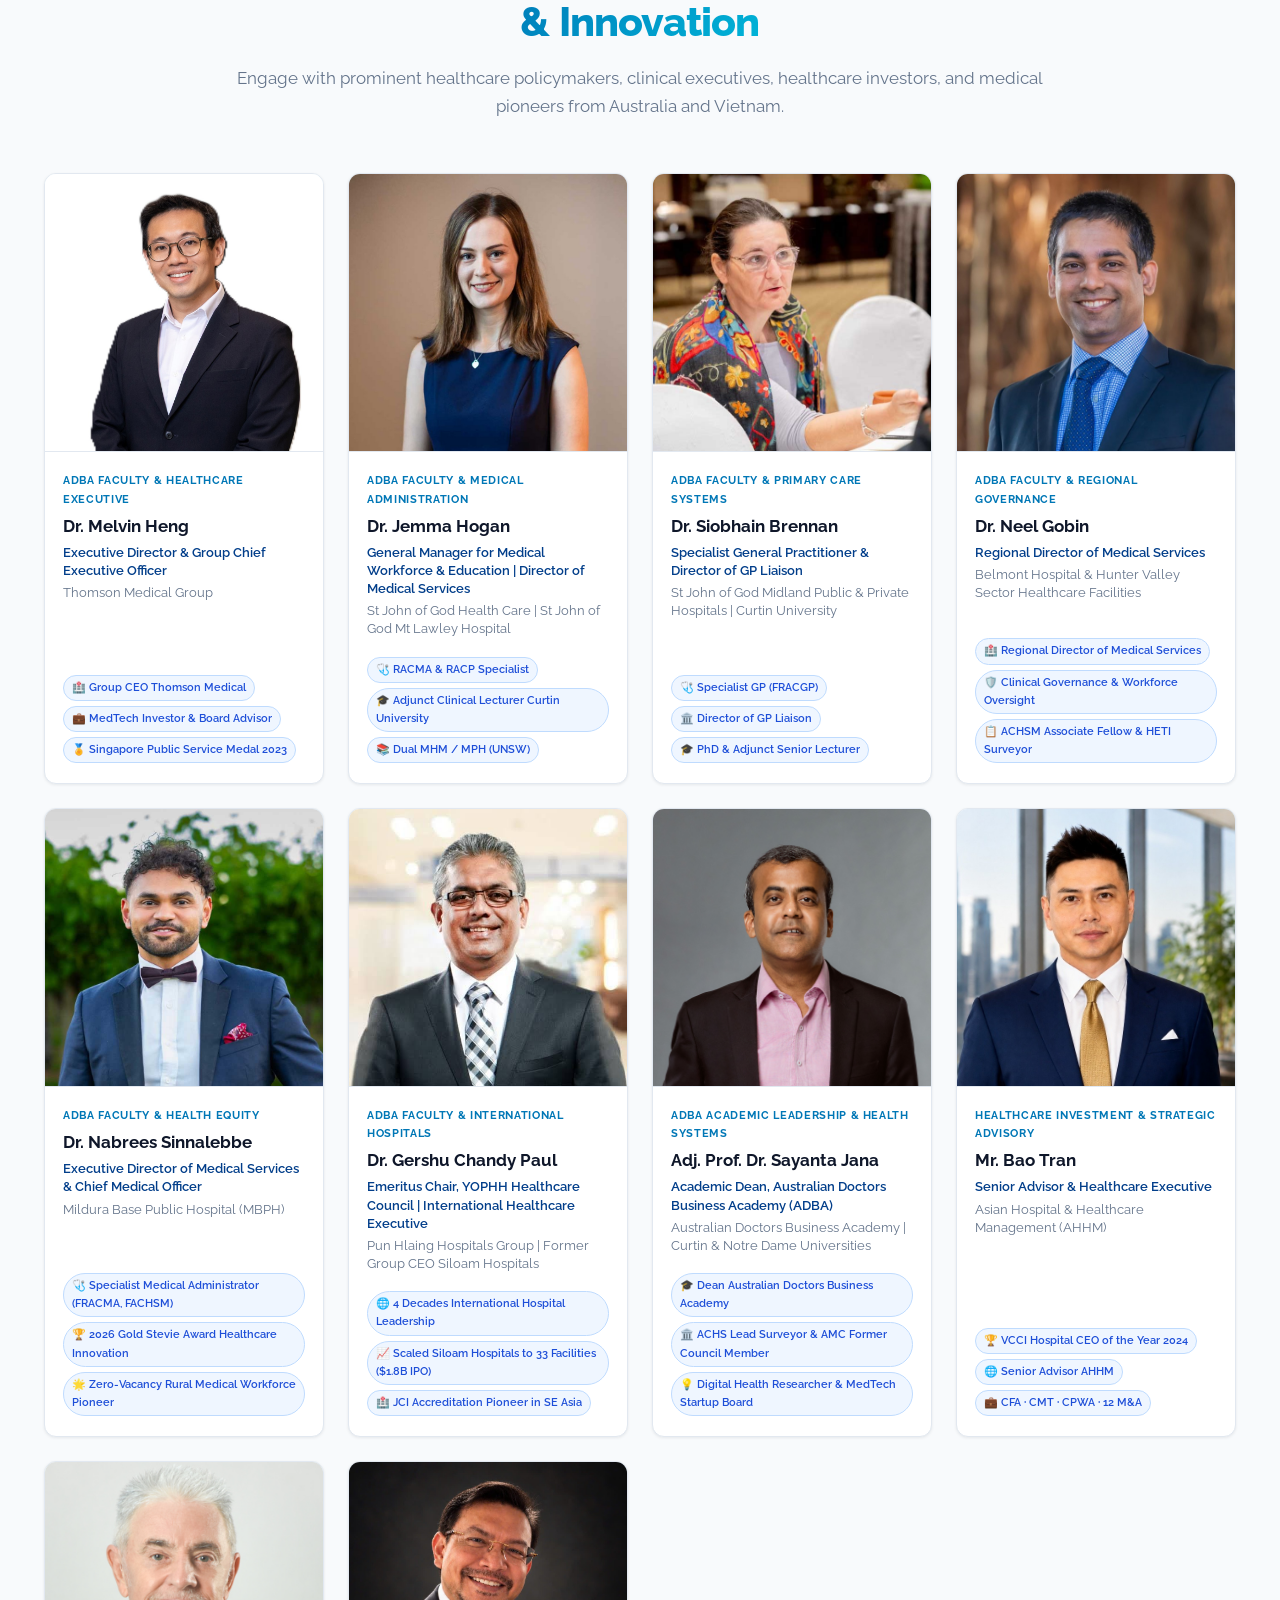
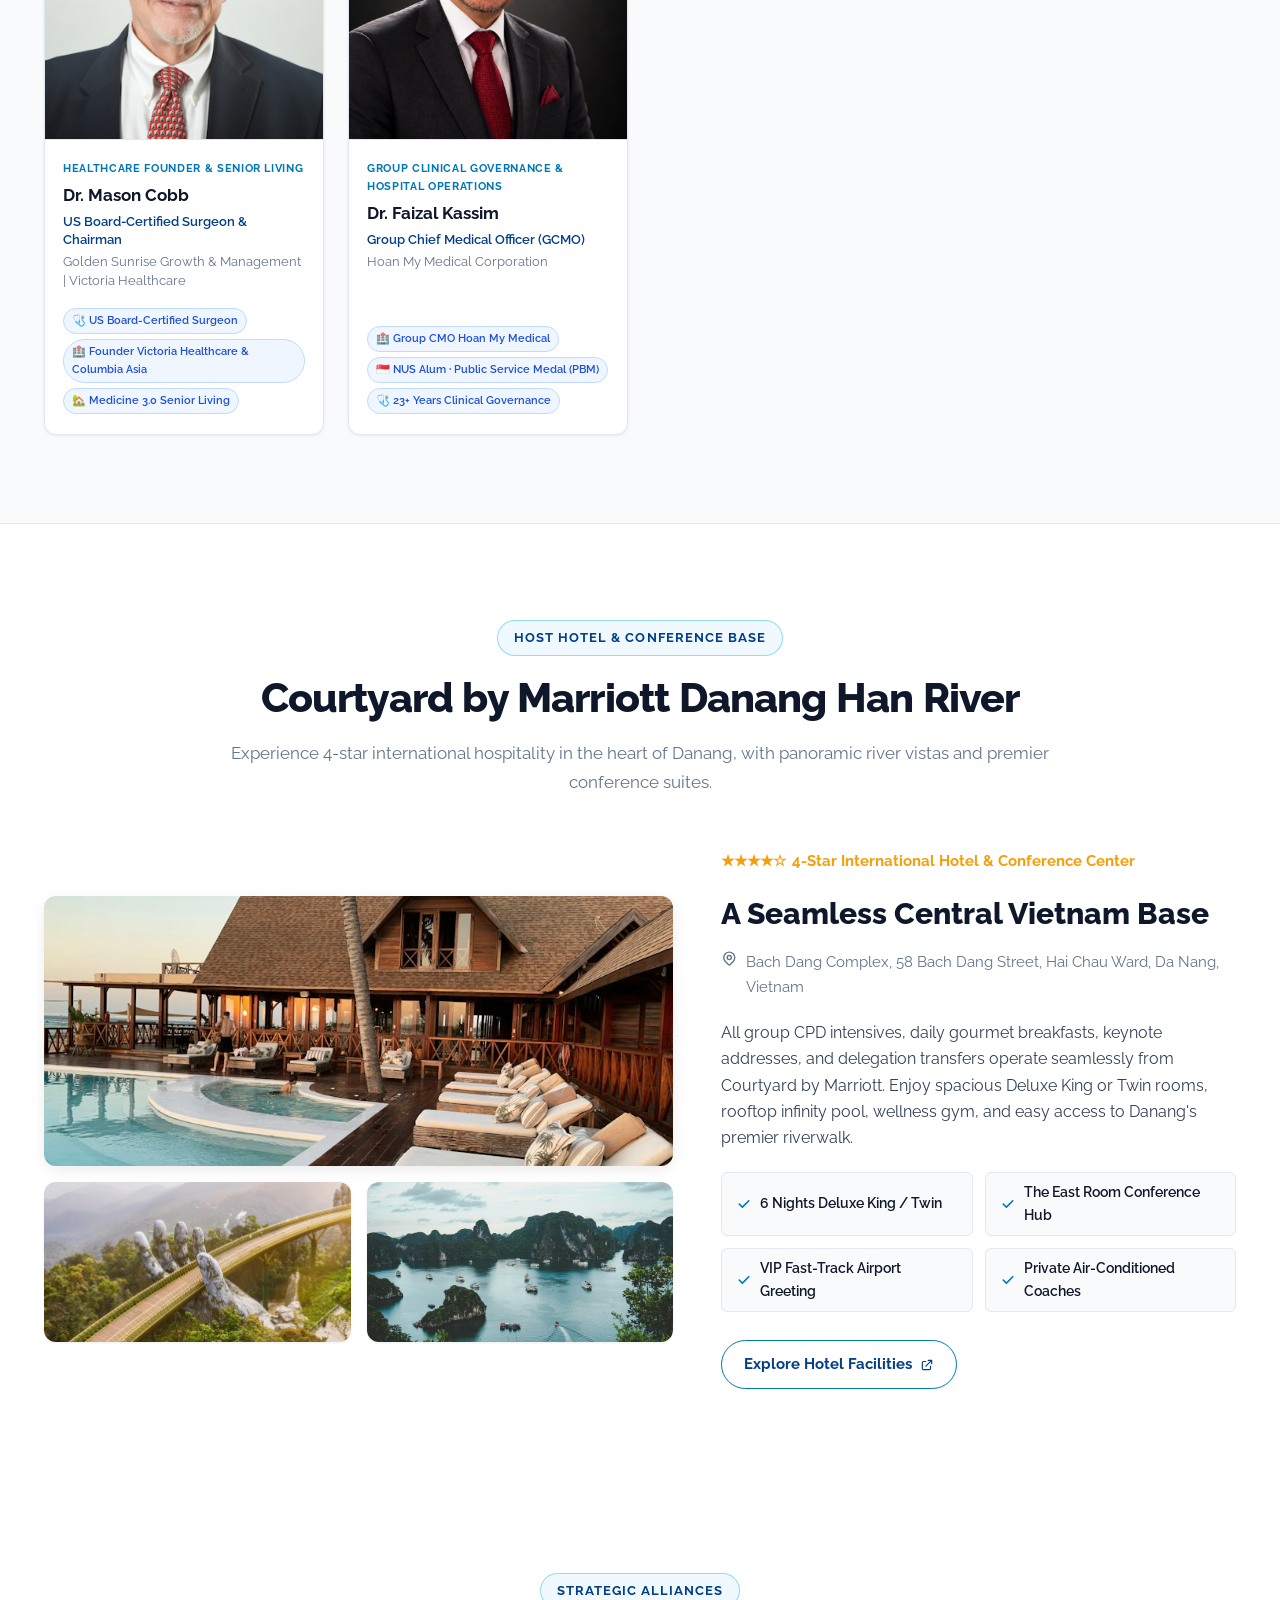
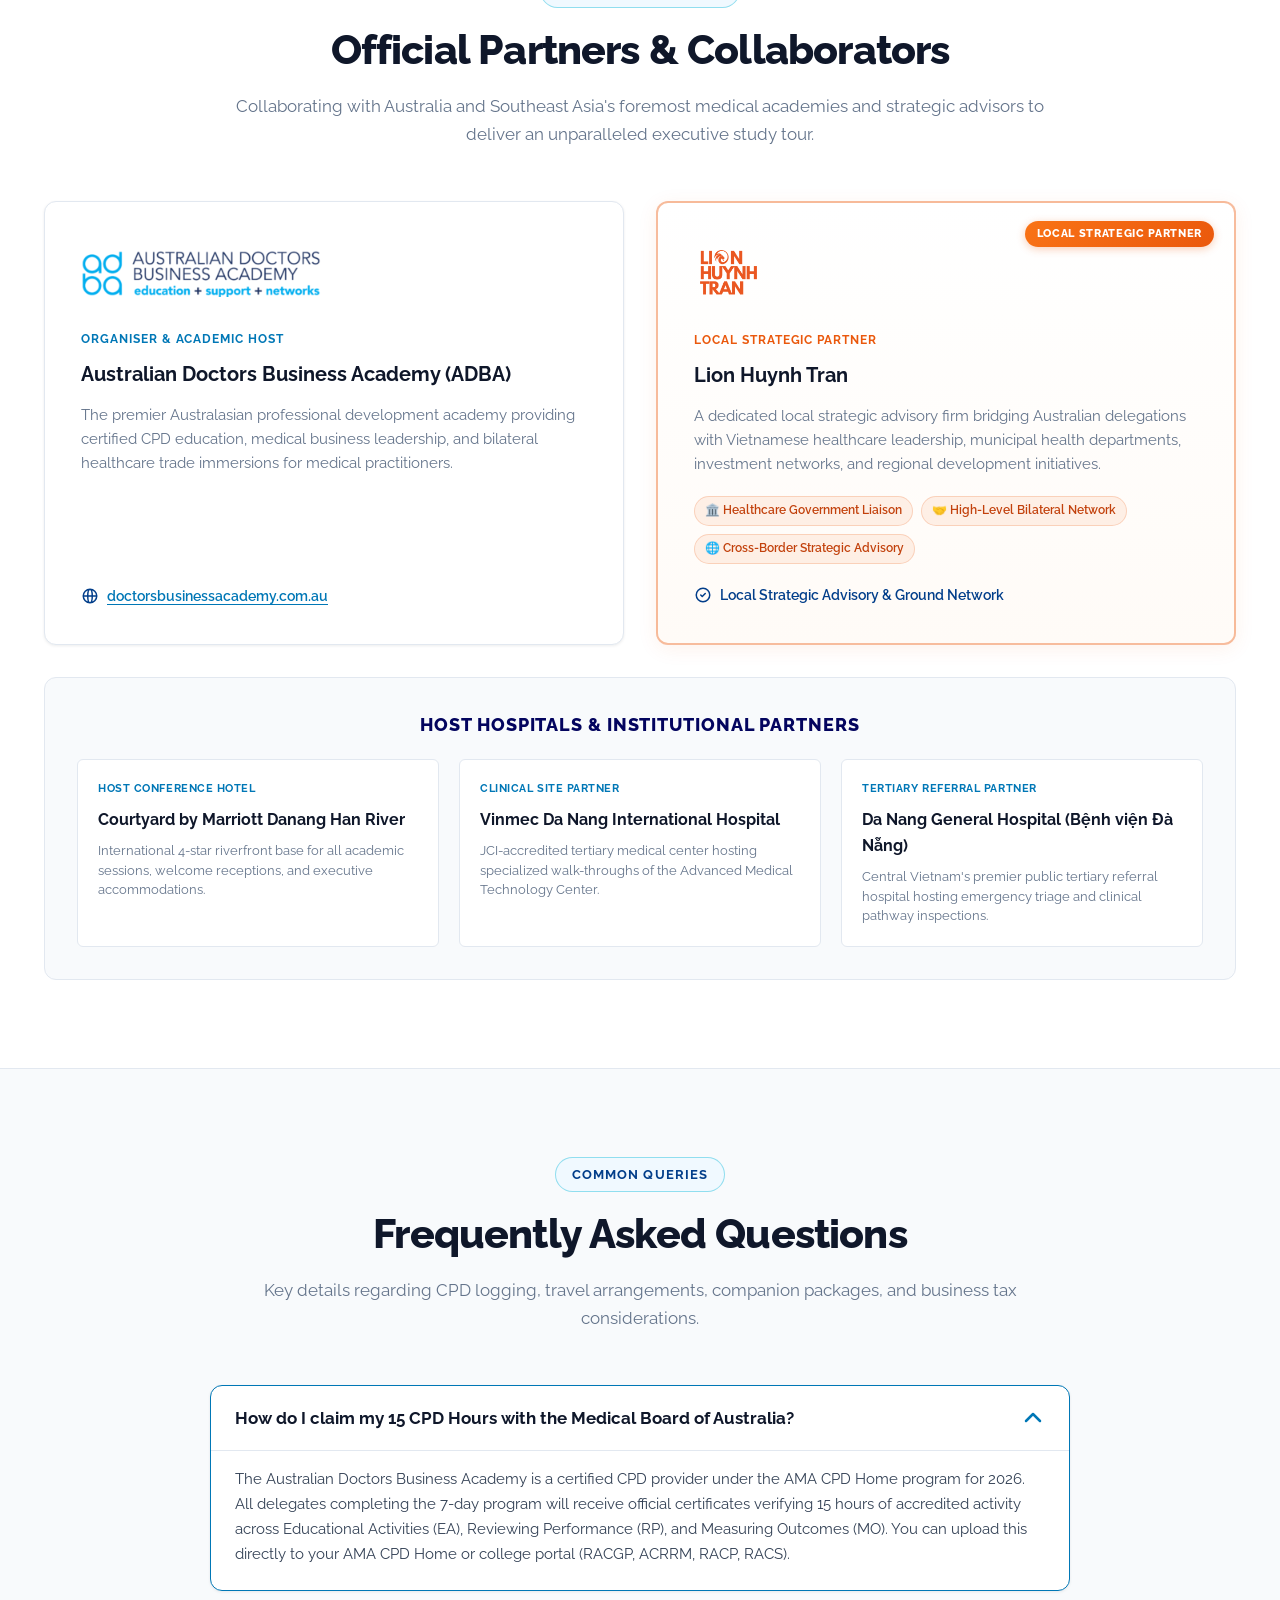
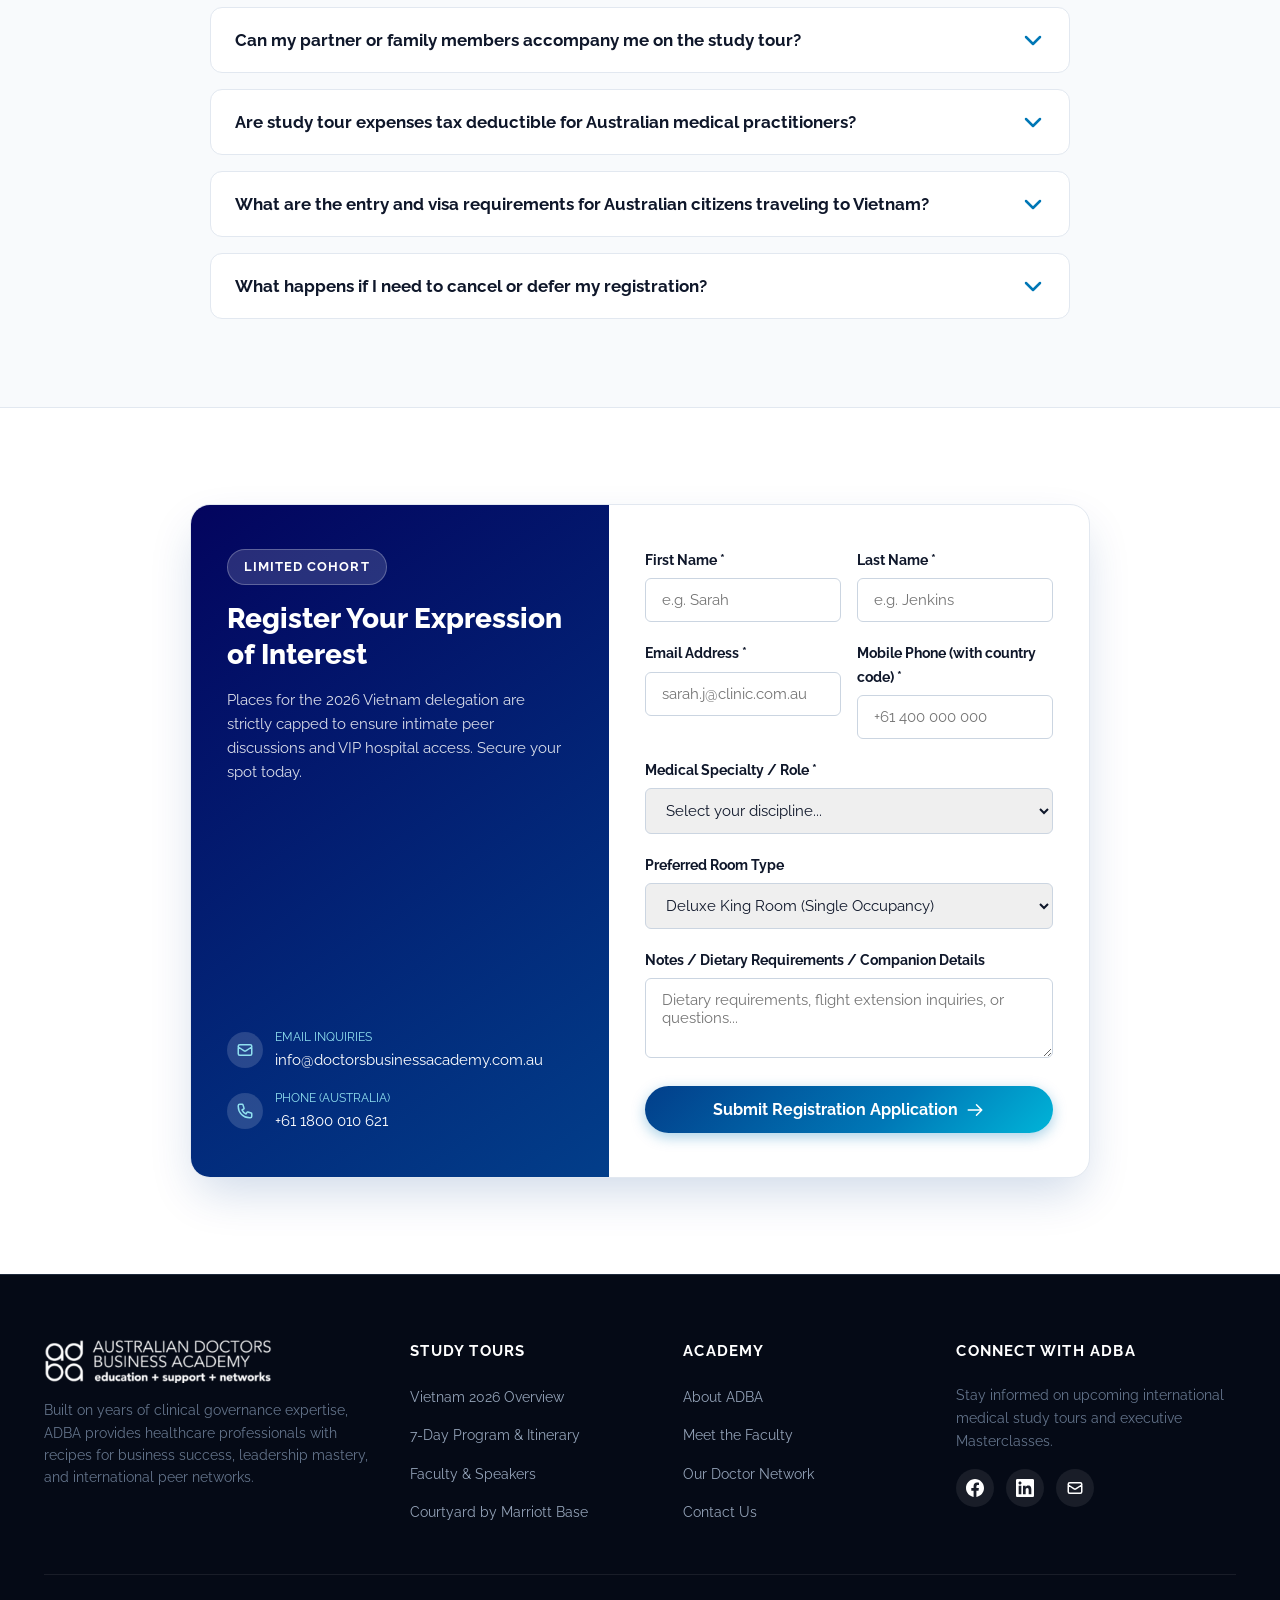
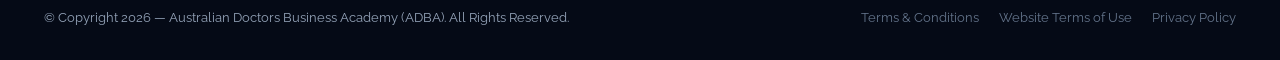
==== commit 72517a73: "feat: restore Mr Bao Tran & Dr Mason Cobb, add Dr Faizal Kassim, and integrate hero official partner" ====
--- a/index.html
+++ b/index.html
@@ -37,11 +37,11 @@
   <link href="https://fonts.googleapis.com/css2?family=Raleway:wght@400;500;600;700;800&display=swap" rel="stylesheet">
 
   <!-- Stylesheet -->
-  <link rel="stylesheet" href="styles.css?v=20261021_2308">
+  <link rel="stylesheet" href="styles.css?v=20261021_2342">
 
   <!-- Bilingual Translations & Speakers Datasets -->
-  <script src="translations.js?v=20261021_2308"></script>
-  <script src="speakers-data.js?v=20261021_2308"></script>
+  <script src="translations.js?v=20261021_2342"></script>
+  <script src="speakers-data.js?v=20261021_2342"></script>
 </head>
 <body>
 
@@ -229,6 +229,25 @@
         </div>
       </div>
     </div>
+
+    <!-- Hero Official Partners Capsule (Synchronized with Social Share Banner) -->
+    <div class="container hero-partners-container">
+      <div class="hero-partners-capsule">
+        <div class="hero-partner-item">
+          <span class="hero-partner-label" data-i18n="hero.partner_organizer">Organizer:</span>
+          <img src="assets/images/adba-logo.png" alt="Australian Doctors Business Academy" class="hero-partner-logo-adba" width="180" height="34">
+        </div>
+
+        <div class="hero-partner-divider"></div>
+
+        <div class="hero-partner-item">
+          <span class="hero-partner-label" data-i18n="hero.partner_official">Official Partner:</span>
+          <div class="hero-partner-logos-group">
+            <img src="assets/images/partners/lion-huynh-tran.png" alt="Lion Huynh Tran - Local Strategic Partner" class="hero-partner-logo-lion" width="140" height="40">
+          </div>
+        </div>
+      </div>
+    </div>
   </section>
 
   <!-- ========================================================================
@@ -1000,6 +1019,6 @@
   </button>
 
   <!-- JavaScript -->
-  <script src="app.js?v=20261021_2308"></script>
+  <script src="app.js?v=20261021_2342"></script>
 </body>
 </html>
--- a/styles.css
+++ b/styles.css
@@ -629,6 +629,120 @@
   margin-top: 14px;
   font-size: 0.8125rem;
   color: rgba(255, 255, 255, 0.8);
+}
+
+/* ==========================================================================
+   HERO OFFICIAL PARTNERS CAPSULE (Synchronized with OG Banner)
+   ========================================================================== */
+.hero-partners-container {
+  display: flex;
+  justify-content: center;
+  align-items: center;
+  margin-top: 36px;
+  position: relative;
+  z-index: 2;
+}
+
+.hero-partners-capsule {
+  display: inline-flex;
+  align-items: center;
+  justify-content: center;
+  gap: 24px;
+  padding: 10px 32px;
+  border-radius: var(--radius-full);
+  background: rgba(255, 255, 255, 0.96);
+  backdrop-filter: blur(14px);
+  -webkit-backdrop-filter: blur(14px);
+  border: 1.5px solid rgba(0, 119, 182, 0.22);
+  box-shadow: 0 4px 20px rgba(0, 119, 182, 0.08);
+  transition: all var(--transition-smooth);
+}
+
+.hero-partners-capsule:hover {
+  box-shadow: 0 8px 28px rgba(0, 119, 182, 0.14);
+  border-color: rgba(0, 119, 182, 0.38);
+}
+
+.hero-partner-item {
+  display: flex;
+  align-items: center;
+  gap: 12px;
+  white-space: nowrap;
+}
+
+.hero-partner-label {
+  font-size: 0.75rem;
+  font-weight: 800;
+  text-transform: uppercase;
+  letter-spacing: 0.08em;
+  color: var(--adba-blue-dark);
+}
+
+.hero-partner-logo-adba {
+  height: 32px;
+  width: auto;
+  object-fit: contain;
+  filter: drop-shadow(0 1px 3px rgba(0, 0, 0, 0.06));
+}
+
+.hero-partner-divider {
+  width: 1.5px;
+  height: 28px;
+  background: rgba(0, 119, 182, 0.22);
+}
+
+.hero-partner-logos-group {
+  display: flex;
+  align-items: center;
+}
+
+.hero-partner-logo-lion {
+  height: 40px;
+  width: auto;
+  object-fit: contain;
+  filter: drop-shadow(0 2px 4px rgba(0, 0, 0, 0.08));
+}
+
+@media (max-width: 768px) {
+  .hero-partners-container {
+    margin-top: 24px;
+  }
+  .hero-partners-capsule {
+    gap: 14px;
+    padding: 8px 18px;
+    border-radius: 20px;
+    flex-wrap: wrap;
+    justify-content: center;
+  }
+  .hero-partner-logo-adba {
+    height: 26px;
+  }
+  .hero-partner-logo-lion {
+    height: 32px;
+  }
+  .hero-partner-label {
+    font-size: 0.6875rem;
+  }
+}
+
+@media (max-width: 540px) {
+  .hero-partners-capsule {
+    gap: 10px;
+    padding: 8px 14px;
+    border-radius: 16px;
+  }
+  .hero-partner-divider {
+    display: none;
+  }
+  .hero-partner-item {
+    gap: 8px;
+  }
+  .hero-partner-logo-adba {
+    height: 22px;
+  }
+  .hero-partner-logo-lion {
+    height: 28px;
+  }
 }
 
 /* ==========================================================================
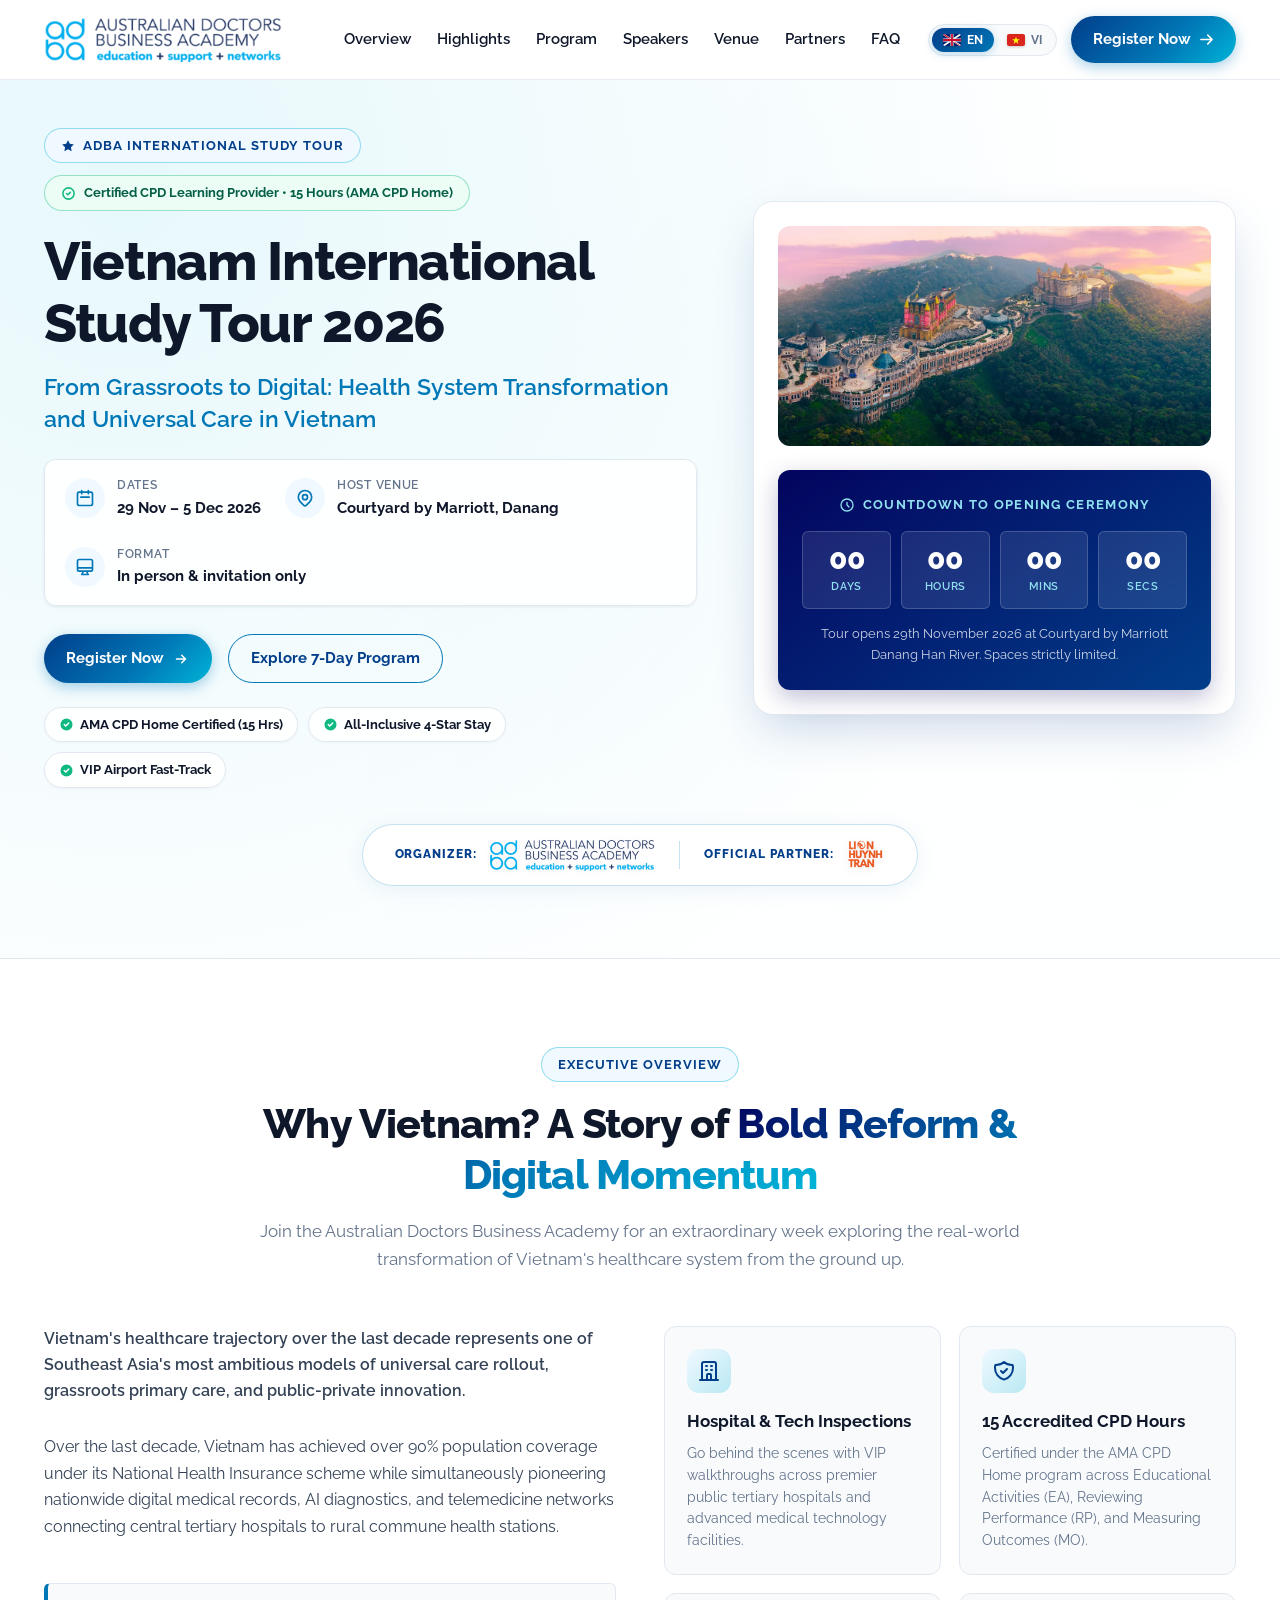
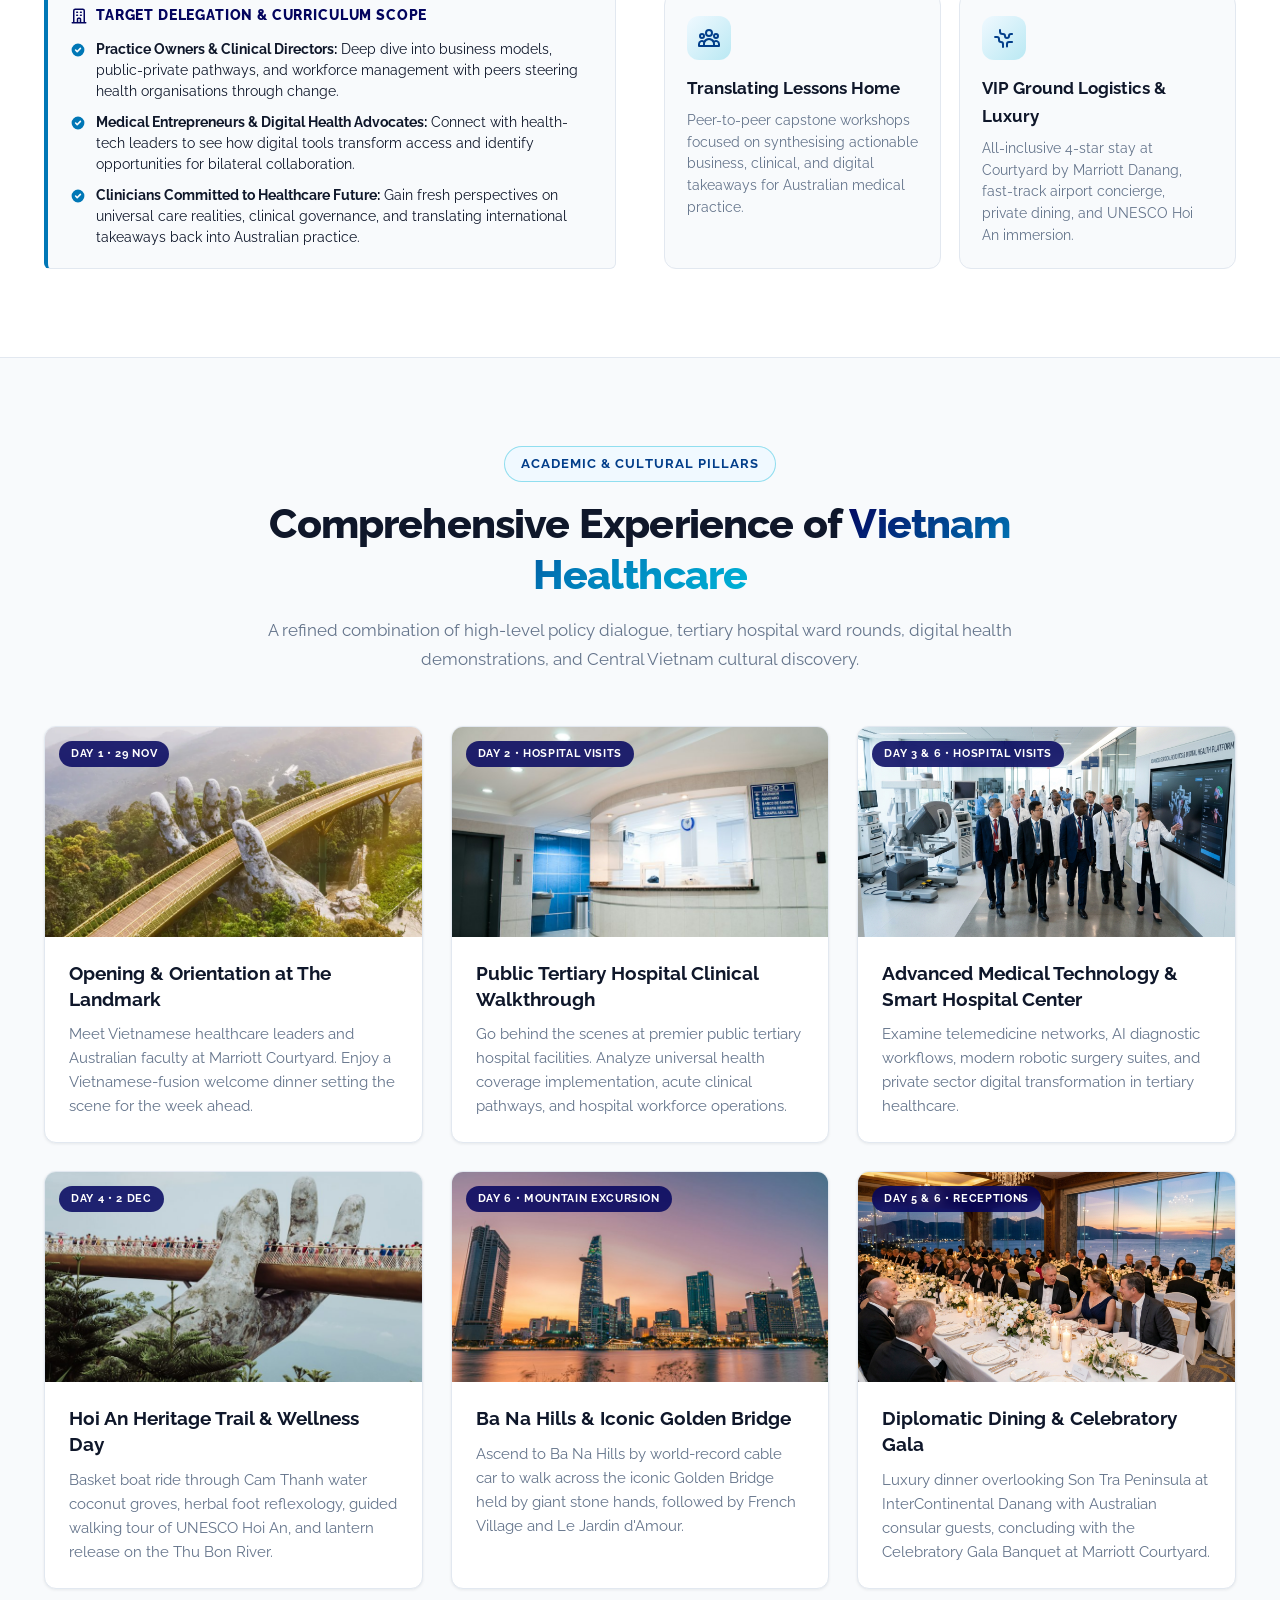
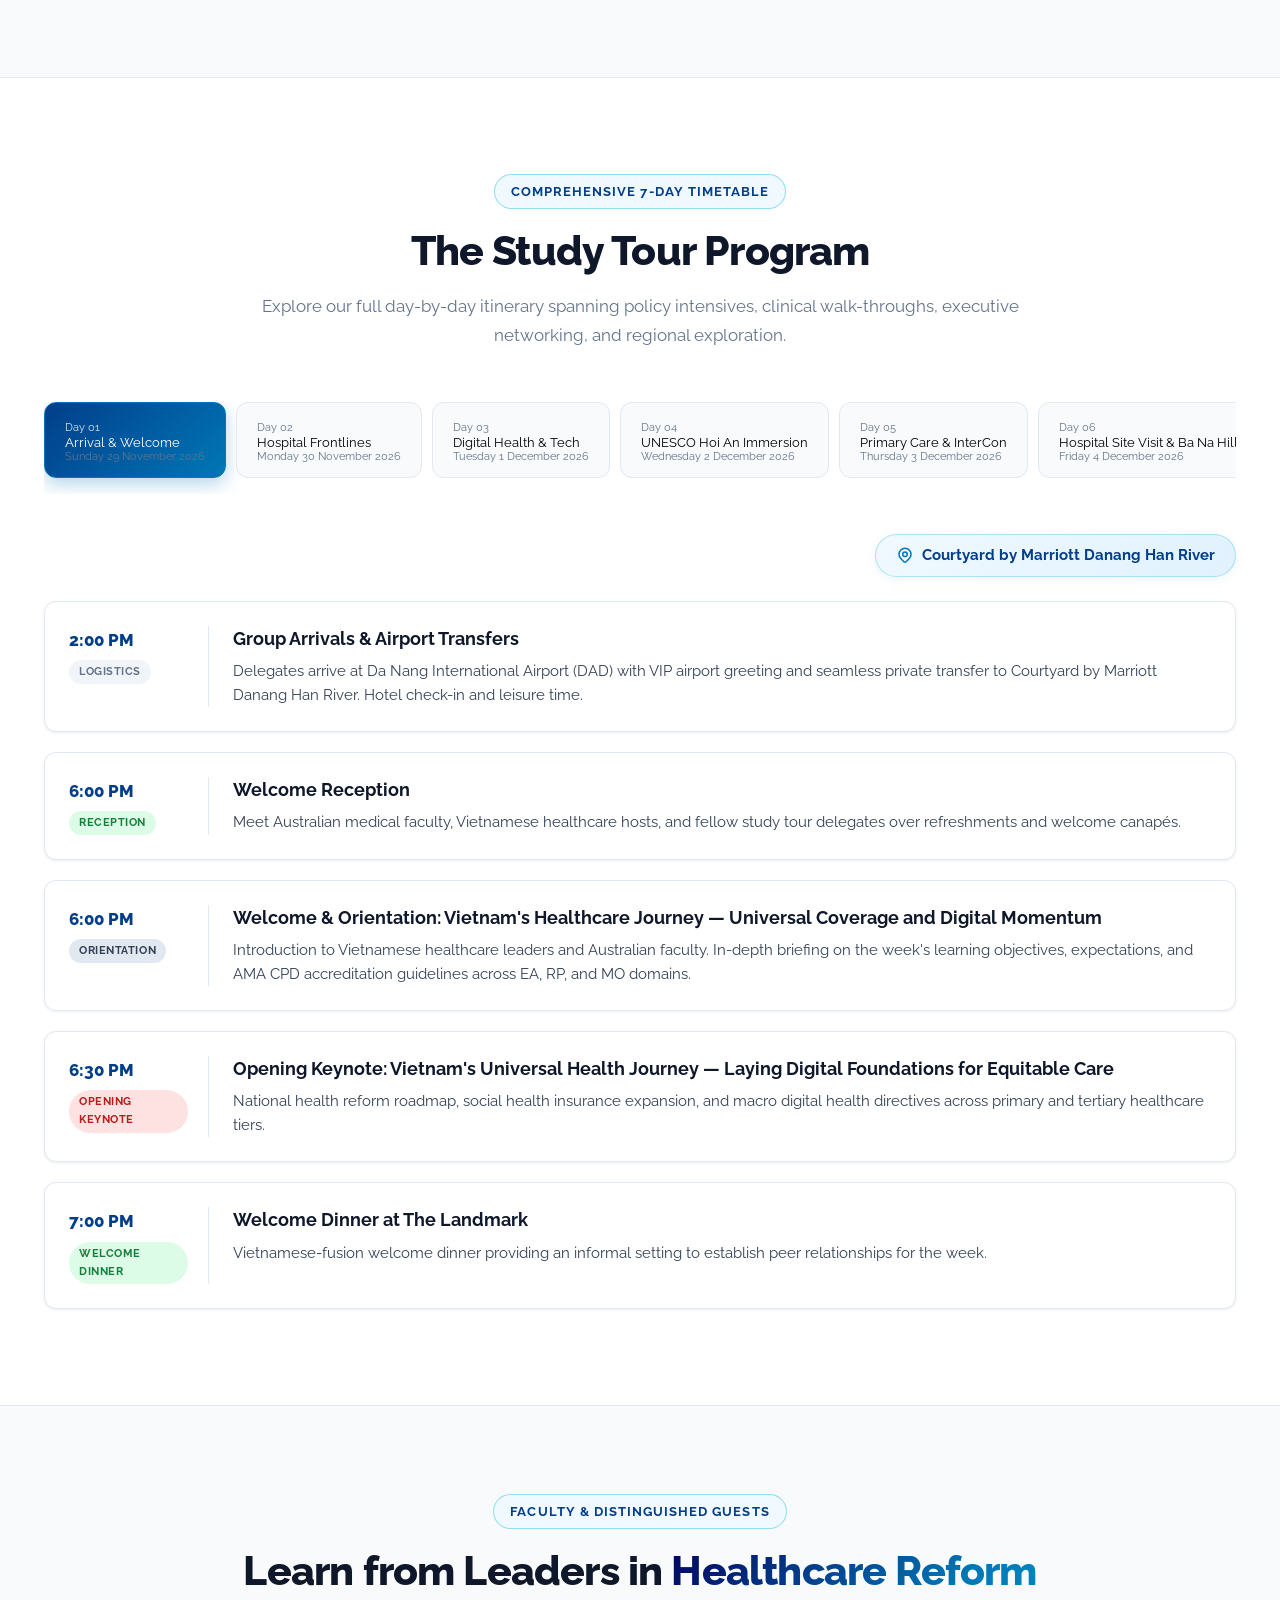
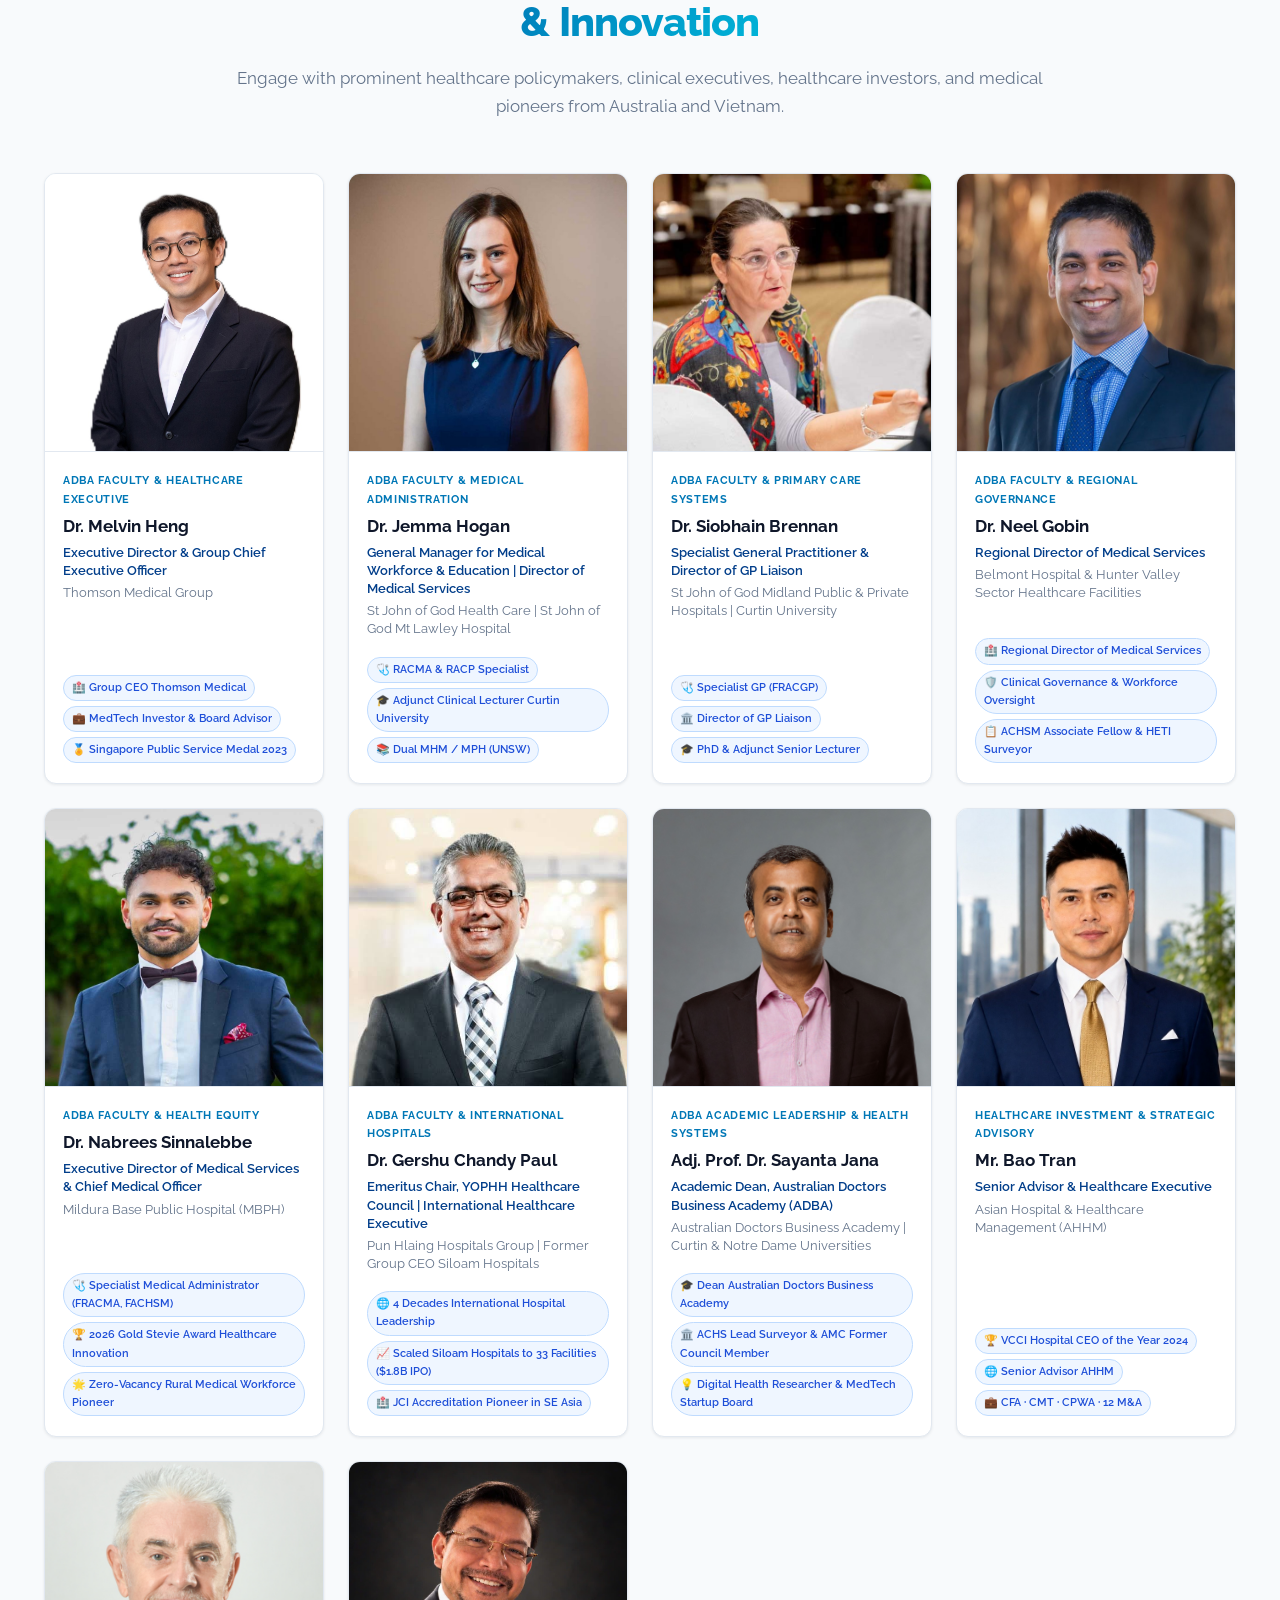
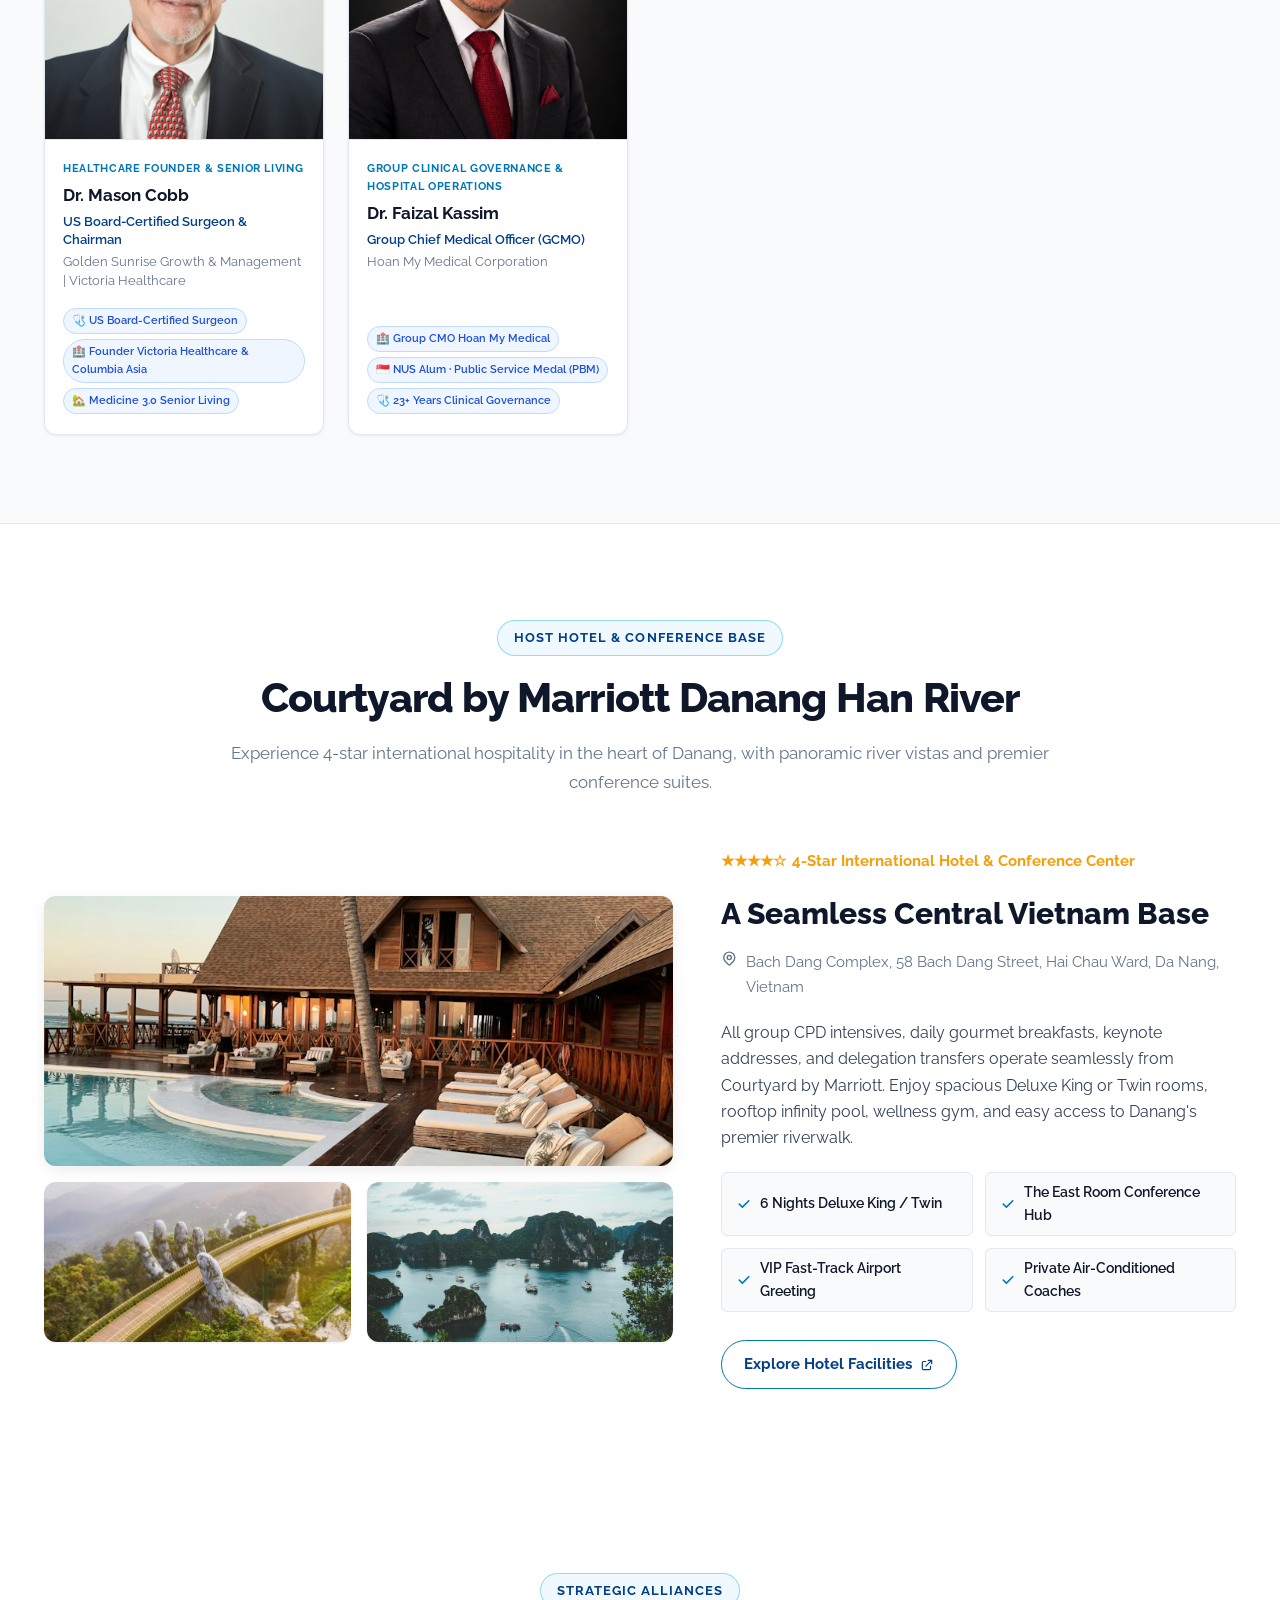
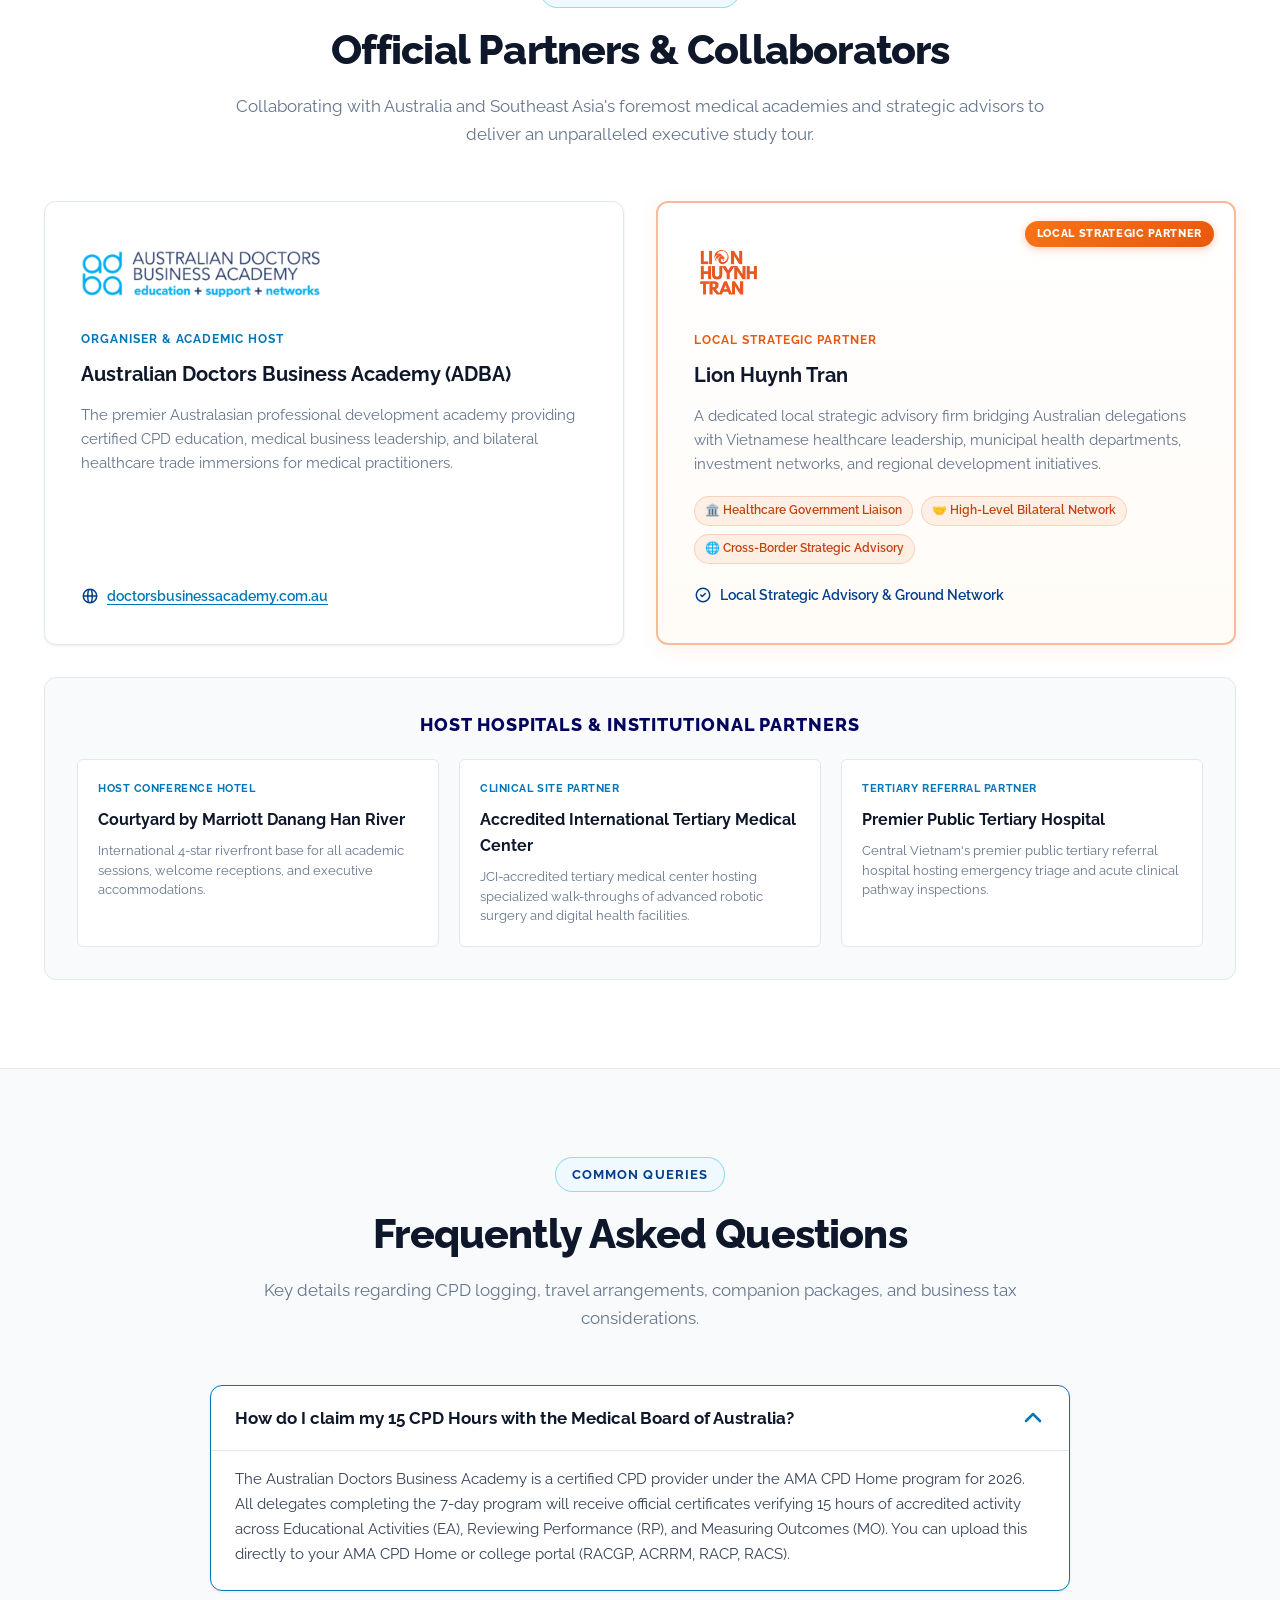
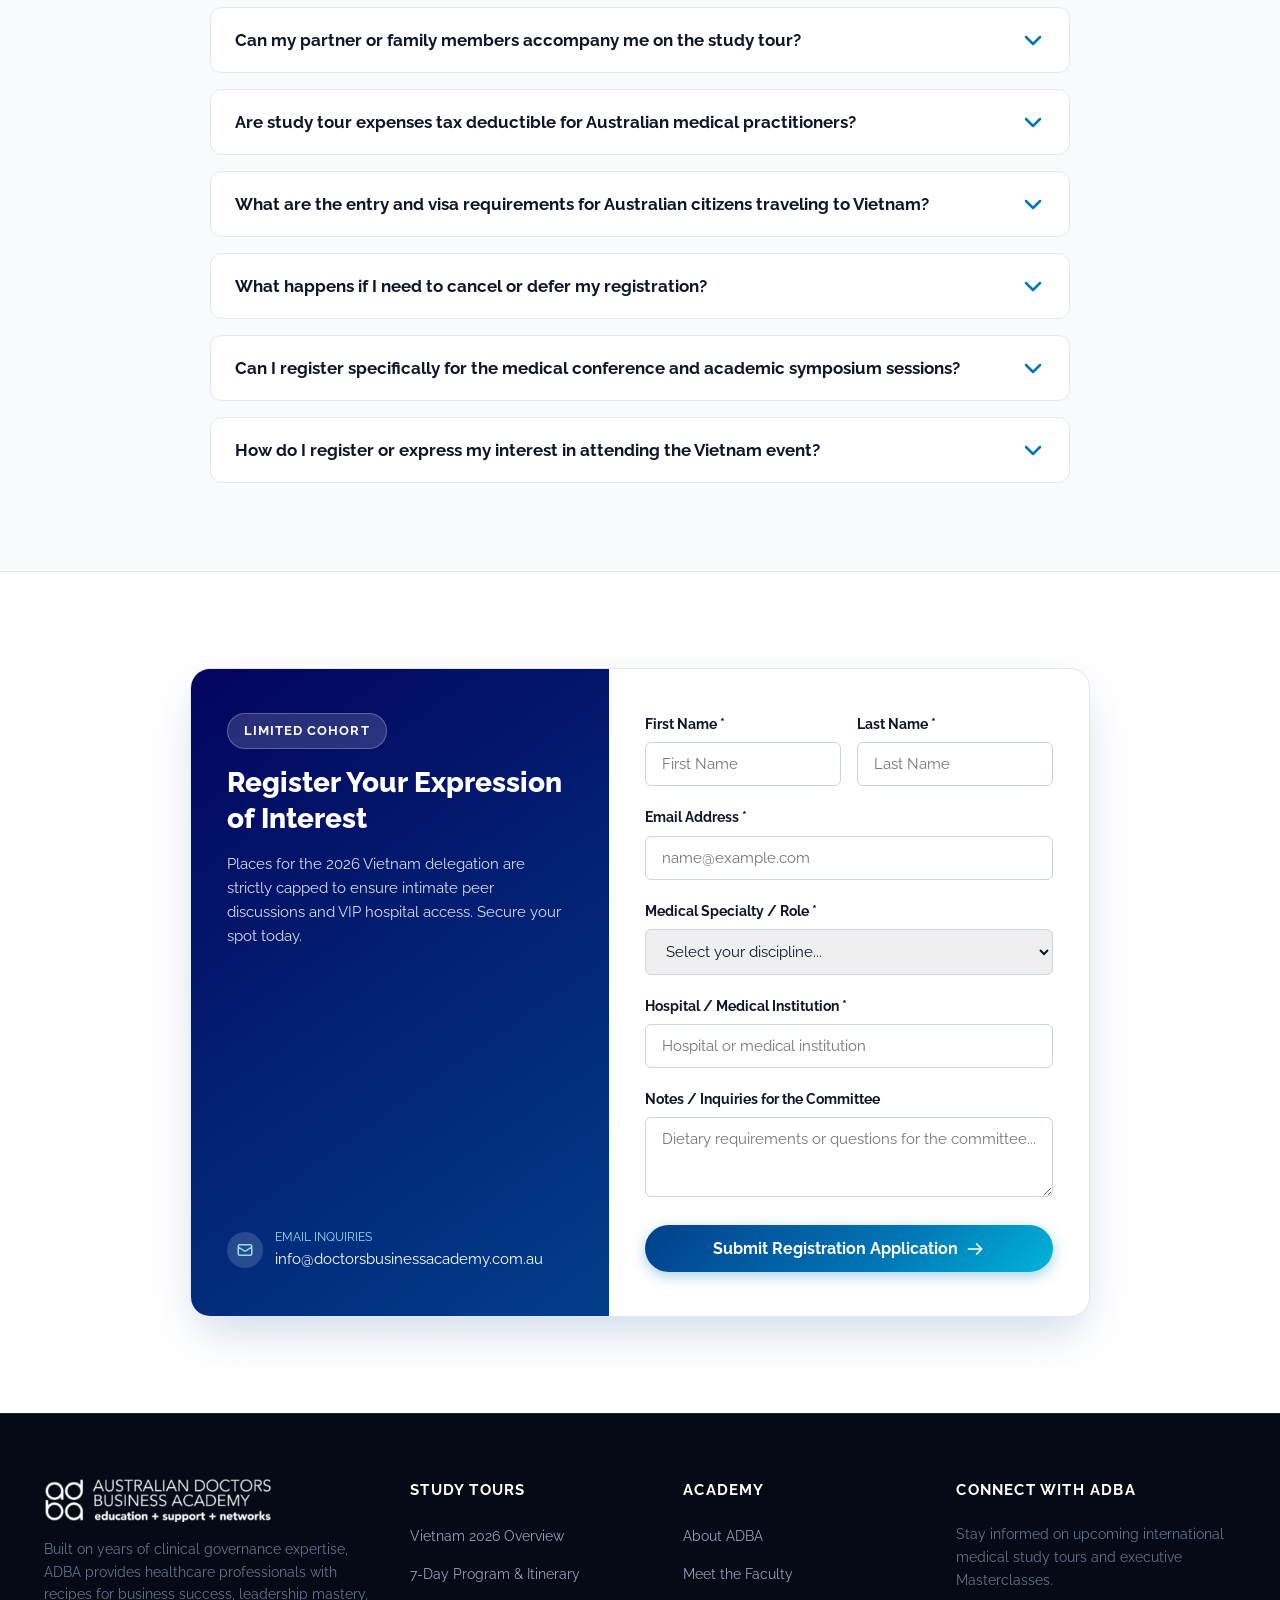
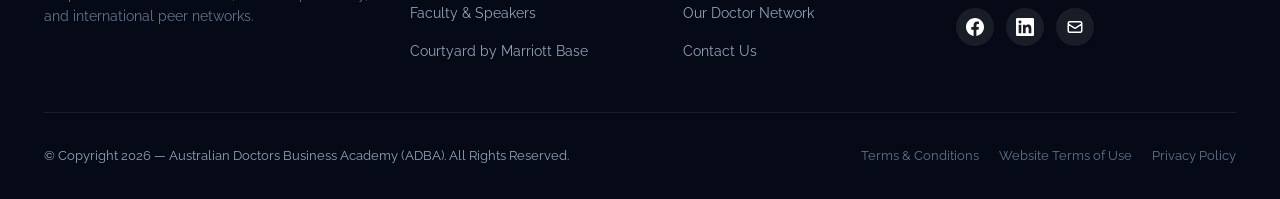
==== commit 7c0257e9: "feat(registration): optimize registration forms for VN delegates and eliminate hospital-specific ref" ====
--- a/index.html
+++ b/index.html
@@ -37,11 +37,11 @@
   <link href="https://fonts.googleapis.com/css2?family=Raleway:wght@400;500;600;700;800&display=swap" rel="stylesheet">
 
   <!-- Stylesheet -->
-  <link rel="stylesheet" href="styles.css?v=20261021_2342">
+  <link rel="stylesheet" href="styles.css?v=20261022_1058">
 
   <!-- Bilingual Translations & Speakers Datasets -->
-  <script src="translations.js?v=20261021_2342"></script>
-  <script src="speakers-data.js?v=20261021_2342"></script>
+  <script src="translations.js?v=20261022_1058"></script>
+  <script src="speakers-data.js?v=20261022_1058"></script>
 </head>
 <body>
 
@@ -293,7 +293,7 @@
               <svg width="24" height="24" fill="none" stroke="currentColor" viewBox="0 0 24 24"><path stroke-linecap="round" stroke-linejoin="round" stroke-width="2" d="M19 21V5a2 2 0 00-2-2H7a2 2 0 00-2 2v16m14 0h2m-2 0h-5m-9 0H3m2 0h5M9 7h1m-1 4h1m4-4h1m-1 4h1m-5 10v-5a1 1 0 011-1h2a1 1 0 011 1v5m-4 0h4"/></svg>
             </div>
             <h3 data-i18n="overview.card1_title">Hospital & Tech Inspections</h3>
-            <p data-i18n="overview.card1_desc">Go behind the scenes at Da Nang General Hospital and Vinmec International Hospital's Advanced Medical Technology Center.</p>
+            <p data-i18n="overview.card1_desc">Go behind the scenes with VIP walkthroughs across premier public tertiary hospitals and advanced medical technology facilities.</p>
           </div>
 
           <div class="value-card">
@@ -349,23 +349,23 @@
 
         <div class="highlight-card">
           <div class="highlight-img-wrap">
-            <img src="assets/images/hospital-danang.jpg" alt="Da Nang General Hospital" class="highlight-thumb" width="400" height="210">
-            <span class="highlight-badge" data-i18n="highlights.c2_badge">Day 2 • Hospital Tour</span>
+            <img src="assets/images/hospital-danang.jpg" alt="Public Tertiary Hospital Clinical Walkthrough" class="highlight-thumb" width="400" height="210">
+            <span class="highlight-badge" data-i18n="highlights.c2_badge">Day 2 • Hospital Visits</span>
           </div>
           <div class="highlight-body">
-            <h3 class="highlight-title" data-i18n="highlights.c2_title">Hospital Inspection: Da Nang General Hospital</h3>
-            <p class="highlight-desc" data-i18n="highlights.c2_desc">Go behind the scenes at Da Nang's premier public hospital. Analyze universal health coverage implementation, clinical pathways, and workforce management.</p>
+            <h3 class="highlight-title" data-i18n="highlights.c2_title">Public Tertiary Hospital Clinical Walkthrough</h3>
+            <p class="highlight-desc" data-i18n="highlights.c2_desc">Go behind the scenes at premier public tertiary hospital facilities. Analyze universal health coverage implementation, acute clinical pathways, and hospital workforce operations.</p>
           </div>
         </div>
 
         <div class="highlight-card">
           <div class="highlight-img-wrap">
-            <img src="assets/images/vinmec-tech.jpg" alt="Vinmec Advanced Medical Technology Center" class="highlight-thumb" width="400" height="210">
-            <span class="highlight-badge" data-i18n="highlights.c3_badge">Day 3 & 6 • Digital Health</span>
+            <img src="assets/images/hospital-site-visit.jpg" alt="Advanced Medical Technology & Smart Hospital Center" class="highlight-thumb" width="400" height="210">
+            <span class="highlight-badge" data-i18n="highlights.c3_badge">Day 3 & 6 • Hospital Visits</span>
           </div>
           <div class="highlight-body">
-            <h3 class="highlight-title" data-i18n="highlights.c3_title">Vinmec International Technology Center</h3>
-            <p class="highlight-desc" data-i18n="highlights.c3_desc">Examine telemedicine networks, AI diagnostics, robotic surgery suites, and private sector digital transformation in tertiary healthcare.</p>
+            <h3 class="highlight-title" data-i18n="highlights.c3_title">Advanced Medical Technology & Smart Hospital Center</h3>
+            <p class="highlight-desc" data-i18n="highlights.c3_desc">Examine telemedicine networks, AI diagnostic workflows, modern robotic surgery suites, and private sector digital transformation in tertiary healthcare.</p>
           </div>
         </div>
 
@@ -393,7 +393,7 @@
 
         <div class="highlight-card">
           <div class="highlight-img-wrap">
-            <img src="assets/images/intercontinental-sontra.jpg" alt="InterContinental Danang Resort" class="highlight-thumb" width="400" height="210">
+            <img src="assets/images/intercontinental-sontra.jpg" alt="Diplomatic Dining & Celebratory Gala" class="highlight-thumb" width="400" height="210">
             <span class="highlight-badge" data-i18n="highlights.c6_badge">Day 5 & 6 • Receptions</span>
           </div>
           <div class="highlight-body">
@@ -558,7 +558,7 @@
               </div>
               <div class="inclusion-item">
                 <svg width="18" height="18" fill="currentColor" viewBox="0 0 20 20"><path fill-rule="evenodd" d="M16.707 5.293a1 1 0 010 1.414l-8 8a1 1 0 01-1.414 0l-4-4a1 1 0 011.414-1.414L8 12.586l7.293-7.293a1 1 0 011.414 0z" clip-rule="evenodd"/></svg>
-                <span data-i18n="pricing.inc_5" data-i18n-html="true"><strong>Site Visits & Cultural Excursions</strong>: Da Nang General Hospital, Vinmec Technology Center, Hoi An basket boat tour, foot massage, and Ba Na Hills cable car.</span>
+                <span data-i18n="pricing.inc_5" data-i18n-html="true"><strong>Site Visits & Cultural Excursions</strong>: Accredited Hospital Walkthroughs, Advanced Medical Tech Center, Hoi An basket boat tour, foot massage, and Ba Na Hills cable car.</span>
               </div>
               <div class="inclusion-item">
                 <svg width="18" height="18" fill="currentColor" viewBox="0 0 20 20"><path fill-rule="evenodd" d="M16.707 5.293a1 1 0 010 1.414l-8 8a1 1 0 01-1.414 0l-4-4a1 1 0 011.414-1.414L8 12.586l7.293-7.293a1 1 0 011.414 0z" clip-rule="evenodd"/></svg>
@@ -672,13 +672,13 @@
           </div>
           <div class="hospital-collab-card">
             <span class="hospital-badge" data-i18n="partners.hosp2_badge">Clinical Site Partner</span>
-            <h5 class="hospital-name" data-i18n="partners.hosp2_name">Vinmec Da Nang International Hospital</h5>
-            <p class="hospital-role-desc" data-i18n="partners.hosp2_desc">JCI-accredited tertiary medical center hosting specialized walk-throughs of the Advanced Medical Technology Center.</p>
+            <h5 class="hospital-name" data-i18n="partners.hosp2_name">Accredited International Tertiary Medical Center</h5>
+            <p class="hospital-role-desc" data-i18n="partners.hosp2_desc">JCI-accredited tertiary medical center hosting specialized walk-throughs of advanced robotic surgery and digital health facilities.</p>
           </div>
           <div class="hospital-collab-card">
             <span class="hospital-badge" data-i18n="partners.hosp3_badge">Tertiary Referral Partner</span>
-            <h5 class="hospital-name" data-i18n="partners.hosp3_name">Da Nang General Hospital (Bệnh viện Đà Nẵng)</h5>
-            <p class="hospital-role-desc" data-i18n="partners.hosp3_desc">Central Vietnam's premier public tertiary referral hospital hosting emergency triage and clinical pathway inspections.</p>
+            <h5 class="hospital-name" data-i18n="partners.hosp3_name">Premier Public Tertiary Hospital</h5>
+            <p class="hospital-role-desc" data-i18n="partners.hosp3_desc">Central Vietnam's premier public tertiary referral hospital hosting emergency triage and acute clinical pathway inspections.</p>
           </div>
         </div>
       </div>
@@ -756,6 +756,30 @@
             </div>
           </div>
         </div>
+
+        <div class="faq-item">
+          <button class="faq-question-btn">
+            <span data-i18n="faq.q6">Can I register specifically for the medical conference and academic symposium sessions?</span>
+            <svg class="faq-chevron" fill="none" stroke="currentColor" viewBox="0 0 24 24"><path stroke-linecap="round" stroke-linejoin="round" stroke-width="2.5" d="M19 9l-7 7-7-7"/></svg>
+          </button>
+          <div class="faq-answer">
+            <div class="faq-answer-inner" data-i18n="faq.a6">
+              Yes. While the full 7-day study tour provides the complete immersive experience (including hospital walkthroughs and cultural excursions), delegates may also register specifically for Academic Conference & Masterclass passes. This option is ideal for healthcare practitioners, practice managers, and hospital directors seeking accredited CPD education, bilateral health panels, and executive networking.
+            </div>
+          </div>
+        </div>
+
+        <div class="faq-item">
+          <button class="faq-question-btn">
+            <span data-i18n="faq.q7">How do I register or express my interest in attending the Vietnam event?</span>
+            <svg class="faq-chevron" fill="none" stroke="currentColor" viewBox="0 0 24 24"><path stroke-linecap="round" stroke-linejoin="round" stroke-width="2.5" d="M19 9l-7 7-7-7"/></svg>
+          </button>
+          <div class="faq-answer">
+            <div class="faq-answer-inner" data-i18n="faq.a7">
+              Registering is straightforward: simply submit the Expression of Interest form below with your specialty and contact details. Our academic delegation committee will review your application within 24–48 hours, confirm your delegate category under the AMA CPD framework, and provide your formal registration confirmation pack.
+            </div>
+          </div>
+        </div>
       </div>
     </div>
   </section>
@@ -783,16 +807,6 @@
                 <div>info@doctorsbusinessacademy.com.au</div>
               </div>
             </div>
-
-            <div class="contact-quick-item">
-              <div class="contact-quick-icon">
-                <svg width="18" height="18" fill="none" stroke="currentColor" viewBox="0 0 24 24"><path stroke-linecap="round" stroke-linejoin="round" stroke-width="2" d="M3 5a2 2 0 012-2h3.28a1 1 0 01.948.684l1.498 4.493a1 1 0 01-.502 1.21l-2.257 1.13a11.042 11.042 0 005.516 5.516l1.13-2.257a1 1 0 011.21-.502l4.493 1.498a1 1 0 01.684.949V19a2 2 0 01-2 2h-1C9.716 21 3 14.284 3 6V5z"/></svg>
-              </div>
-              <div>
-                <div style="font-size:0.75rem; text-transform:uppercase; color: var(--adba-cyan-light);">Phone (Australia)</div>
-                <div>+61 1800 010 621</div>
-              </div>
-            </div>
           </div>
         </div>
 
@@ -801,50 +815,40 @@
             <div class="form-row-2">
               <div class="form-group">
                 <label class="form-label" for="reg-first-name" data-i18n="reg.first_name">First Name *</label>
-                <input type="text" id="reg-first-name" class="form-input" placeholder="e.g. Sarah" required>
+                <input type="text" id="reg-first-name" class="form-input" placeholder="First Name" required>
               </div>
               <div class="form-group">
                 <label class="form-label" for="reg-last-name" data-i18n="reg.last_name">Last Name *</label>
-                <input type="text" id="reg-last-name" class="form-input" placeholder="e.g. Jenkins" required>
-              </div>
-            </div>
-
-            <div class="form-row-2">
-              <div class="form-group">
-                <label class="form-label" for="reg-email" data-i18n="reg.email">Email Address *</label>
-                <input type="email" id="reg-email" class="form-input" placeholder="sarah.j@clinic.com.au" required>
-              </div>
-              <div class="form-group">
-                <label class="form-label" for="reg-phone" data-i18n="reg.phone">Phone Number *</label>
-                <input type="tel" id="reg-phone" class="form-input" placeholder="+61 400 000 000" required>
-              </div>
+                <input type="text" id="reg-last-name" class="form-input" placeholder="Last Name" required>
+              </div>
+            </div>
+
+            <div class="form-group">
+              <label class="form-label" for="reg-email" data-i18n="reg.email">Email Address *</label>
+              <input type="email" id="reg-email" class="form-input" placeholder="name@example.com" required>
             </div>
 
             <div class="form-group">
               <label class="form-label" for="reg-specialty" data-i18n="reg.specialty">Medical Role / Specialty *</label>
               <select id="reg-specialty" class="form-select" required>
-                <option value="" disabled selected>Select your discipline...</option>
-                <option value="General Practitioner">General Practitioner / Practice Owner</option>
-                <option value="Medical Specialist">Medical Specialist / Consultant Physician</option>
-                <option value="Surgeon">Surgeon / Procedural Specialist</option>
-                <option value="Hospital Clinical Director">Hospital Executive / Clinical Director</option>
-                <option value="Health Tech Innovator">Health Tech Innovator / Entrepreneur</option>
-                <option value="Other">Other Healthcare Leader</option>
+                <option value="" disabled selected data-i18n="reg.specialty_default">Select your discipline...</option>
+                <option value="General Practitioner" data-i18n="reg.spec_gp">General Practitioner / Practice Owner</option>
+                <option value="Medical Specialist" data-i18n="reg.spec_specialist">Medical Specialist / Consultant Physician</option>
+                <option value="Surgeon" data-i18n="reg.spec_surgeon">Surgeon / Procedural Specialist</option>
+                <option value="Hospital Clinical Director" data-i18n="reg.spec_exec">Hospital Executive / Clinical Director</option>
+                <option value="Health Tech Innovator" data-i18n="reg.spec_tech">Health Tech Innovator / Entrepreneur</option>
+                <option value="Other" data-i18n="reg.spec_other">Other Healthcare Leader</option>
               </select>
             </div>
 
             <div class="form-group">
-              <label class="form-label" for="reg-room" data-i18n="reg.room">Room Preference</label>
-              <select id="reg-room" class="form-select">
-                <option value="Deluxe King">Deluxe King Room (Single Occupancy)</option>
-                <option value="Deluxe Twin">Deluxe Twin Room (Delegate Twin Share)</option>
-                <option value="Partner Package">Deluxe King + Accompanying Partner</option>
-              </select>
+              <label class="form-label" for="reg-organization" data-i18n="reg.organization">Hospital / Medical Institution *</label>
+              <input type="text" id="reg-organization" class="form-input" placeholder="Hospital or medical institution" required>
             </div>
 
             <div class="form-group">
-              <label class="form-label" for="reg-notes" data-i18n="reg.notes">Special Requirements / Inquiries</label>
-              <textarea id="reg-notes" class="form-textarea" rows="3" placeholder="Dietary requirements, flight extension inquiries, or questions..."></textarea>
+              <label class="form-label" for="reg-notes" data-i18n="reg.notes">Notes / Inquiries for the Committee</label>
+              <textarea id="reg-notes" class="form-textarea" rows="3" placeholder="Dietary requirements or questions for the committee..."></textarea>
             </div>
 
             <button type="submit" class="btn-primary form-submit-btn">
@@ -927,44 +931,53 @@
     <div class="modal-content-card">
       <button class="modal-close-btn" data-close-modal aria-label="Close dialog">&times;</button>
       <div style="margin-bottom: 20px;">
-        <span class="section-tag">Direct Registration</span>
-        <h3 id="modal-heading" style="font-size: 1.65rem; font-weight: 800; color: var(--text-dark); margin-top: 8px;">Vietnam Study Tour 2026</h3>
-        <p style="font-size: 0.9375rem; color: var(--text-muted); margin-top: 4px;">29 Nov – 5 Dec 2026 • Courtyard by Marriott Danang • Complimentary Vietnam Registration</p>
+        <span class="section-tag" data-i18n="reg.modal_tag">Direct Registration</span>
+        <h3 id="modal-heading" style="font-size: 1.65rem; font-weight: 800; color: var(--text-dark); margin-top: 8px;" data-i18n="reg.modal_title">Vietnam Study Tour & Symposium 2026</h3>
+        <p style="font-size: 0.9375rem; color: var(--text-muted); margin-top: 4px;" data-i18n="reg.modal_subtitle">29 Nov – 5 Dec 2026 • Courtyard by Marriott Danang • Direct Registration</p>
       </div>
 
       <form id="modal-registration-form">
         <div class="form-row-2">
           <div class="form-group">
-            <label class="form-label">First Name *</label>
+            <label class="form-label" data-i18n="reg.first_name">First Name *</label>
             <input type="text" class="form-input" required placeholder="First Name">
           </div>
           <div class="form-group">
-            <label class="form-label">Last Name *</label>
+            <label class="form-label" data-i18n="reg.last_name">Last Name *</label>
             <input type="text" class="form-input" required placeholder="Last Name">
           </div>
         </div>
 
         <div class="form-group">
-          <label class="form-label">Email Address *</label>
-          <input type="email" class="form-input" required placeholder="doctor@practice.com.au">
+          <label class="form-label" data-i18n="reg.email">Email Address *</label>
+          <input type="email" class="form-input" required placeholder="name@example.com">
         </div>
 
         <div class="form-group">
-          <label class="form-label">Phone / Mobile *</label>
-          <input type="tel" class="form-input" required placeholder="+84 / +61 ...">
+          <label class="form-label" data-i18n="reg.specialty">Medical Role / Specialty *</label>
+          <select class="form-select" required>
+            <option value="" disabled selected data-i18n="reg.specialty_default">Select your discipline...</option>
+            <option value="General Practitioner" data-i18n="reg.spec_gp">General Practitioner / Practice Owner</option>
+            <option value="Medical Specialist" data-i18n="reg.spec_specialist">Medical Specialist / Consultant Physician</option>
+            <option value="Surgeon" data-i18n="reg.spec_surgeon">Surgeon / Procedural Specialist</option>
+            <option value="Hospital Clinical Director" data-i18n="reg.spec_exec">Hospital Executive / Clinical Director</option>
+            <option value="Health Tech Innovator" data-i18n="reg.spec_tech">Health Tech Innovator / Entrepreneur</option>
+            <option value="Other" data-i18n="reg.spec_other">Other Healthcare Leader</option>
+          </select>
         </div>
 
         <div class="form-group">
-          <label class="form-label">Registration Option</label>
-          <select class="form-select">
-            <option>Complimentary Delegate Registration (Vietnam)</option>
-            <option>Accompanying Guest / Partner Inquiry</option>
-            <option>General Academic Information Request</option>
-          </select>
+          <label class="form-label" data-i18n="reg.organization">Hospital / Medical Institution *</label>
+          <input type="text" class="form-input" required placeholder="Hospital or medical institution">
+        </div>
+
+        <div class="form-group">
+          <label class="form-label" data-i18n="reg.notes">Notes / Inquiries for the Committee</label>
+          <textarea class="form-textarea" rows="2" placeholder="Dietary requirements or questions for the committee..."></textarea>
         </div>
 
         <button type="submit" class="btn-primary form-submit-btn" style="margin-top: 10px;">
-          <span>Submit Registration</span>
+          <span data-i18n="reg.submit">Submit Registration Application</span>
         </button>
 
         <div class="form-success-alert" id="modal-form-success-alert"></div>
@@ -1019,6 +1032,6 @@
   </button>
 
   <!-- JavaScript -->
-  <script src="app.js?v=20261021_2342"></script>
+  <script src="app.js?v=20261022_1058"></script>
 </body>
 </html>
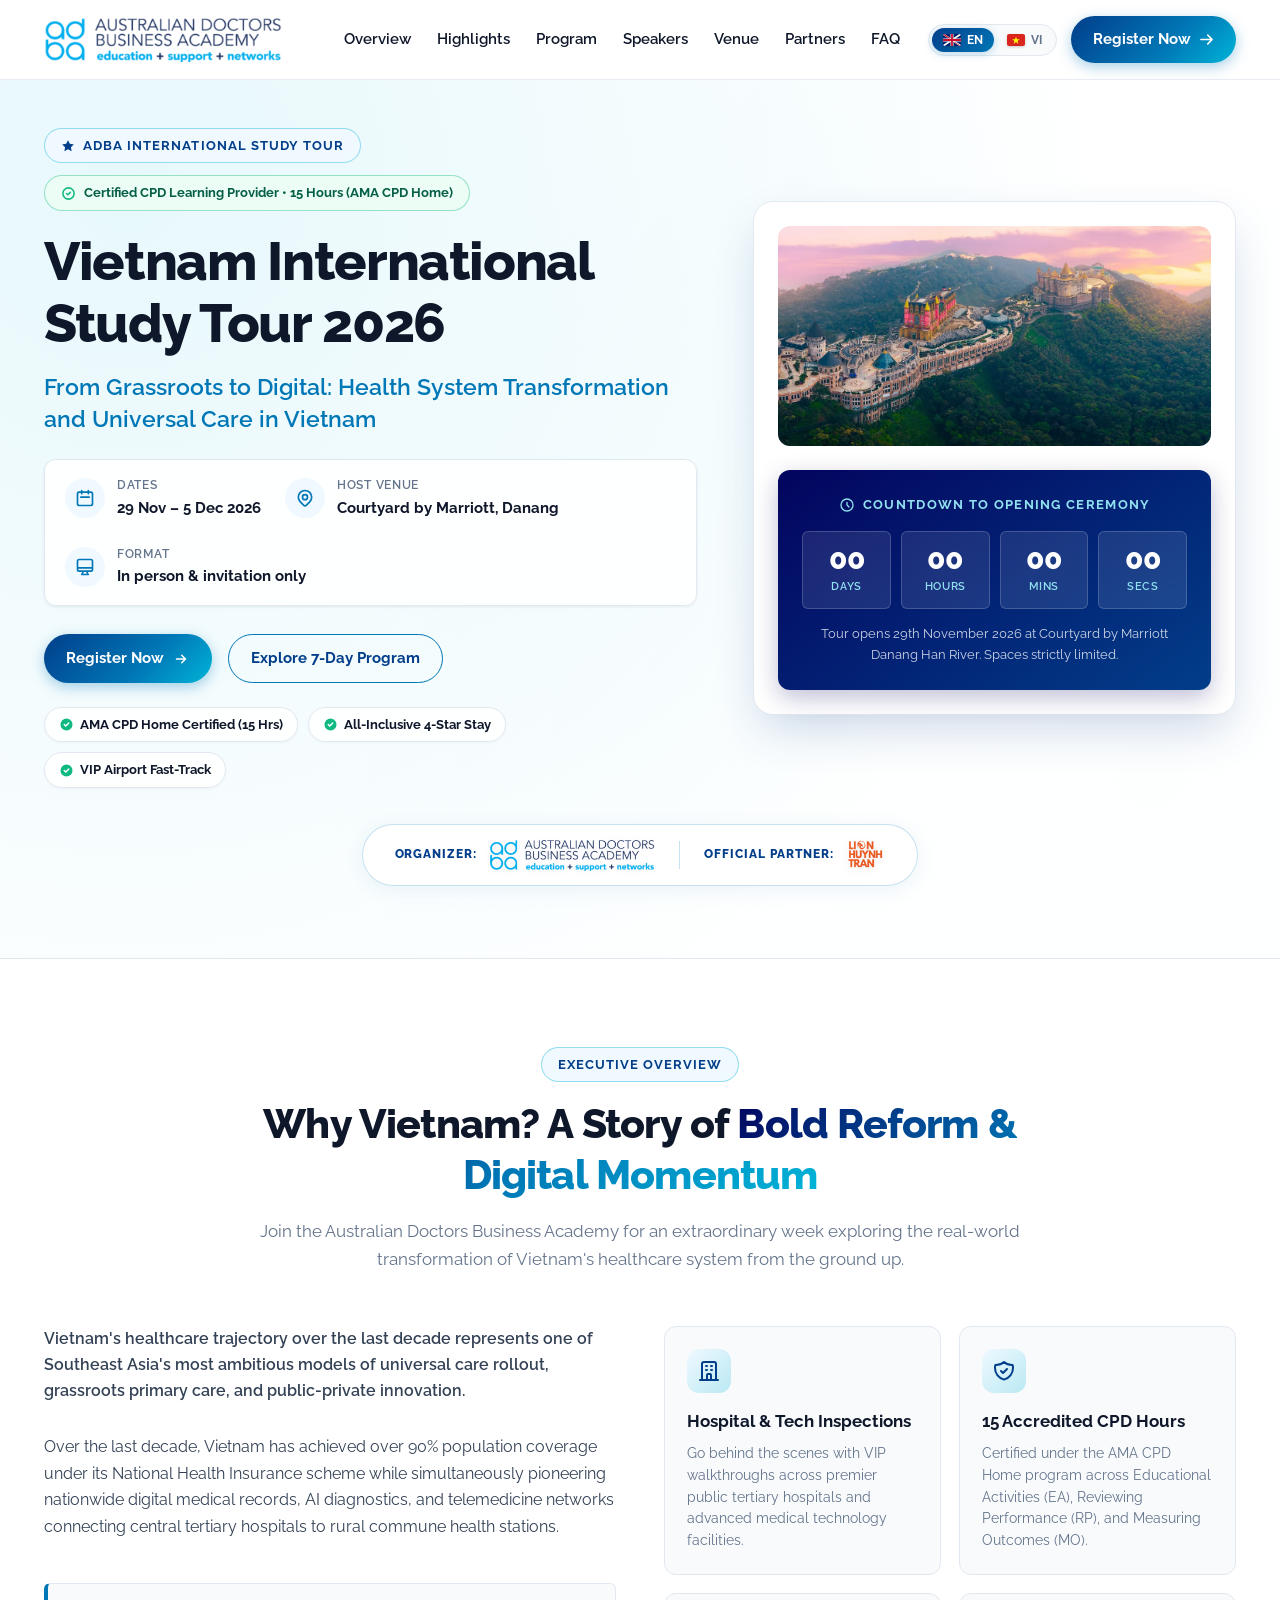
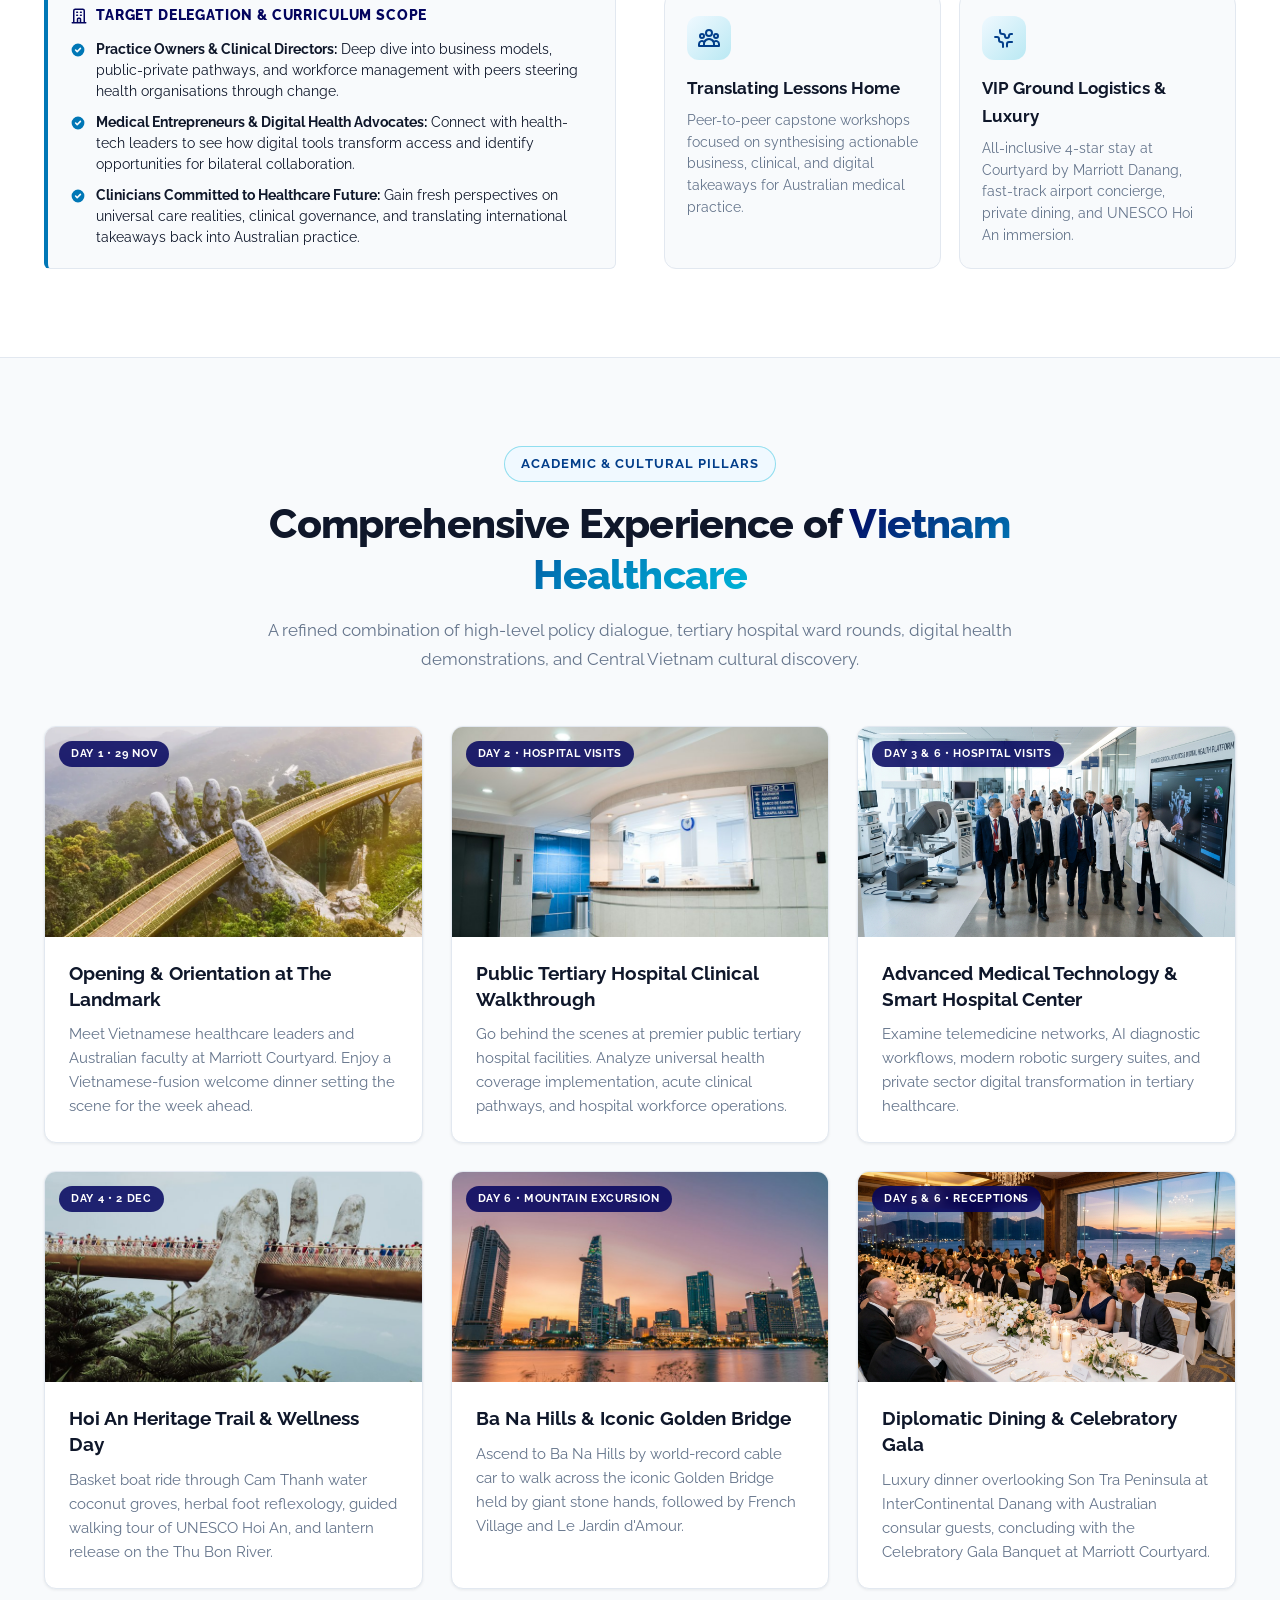
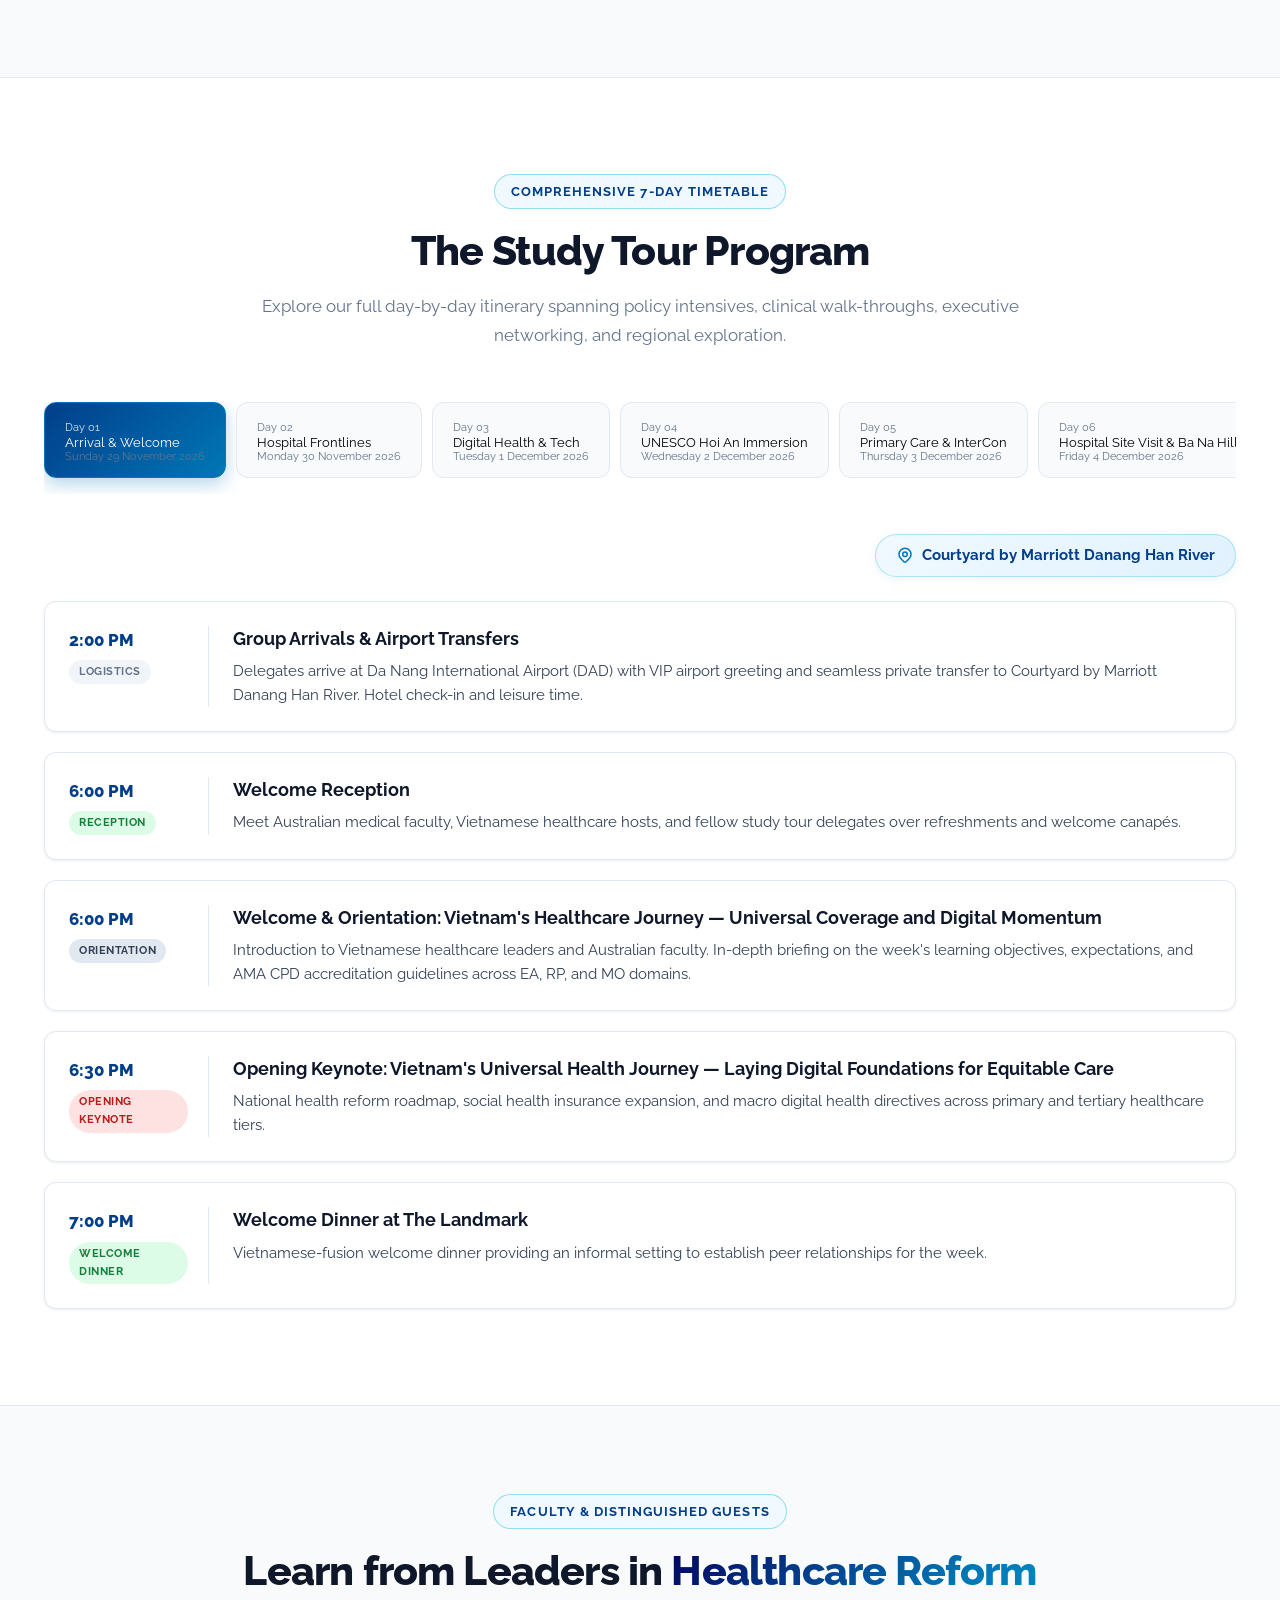
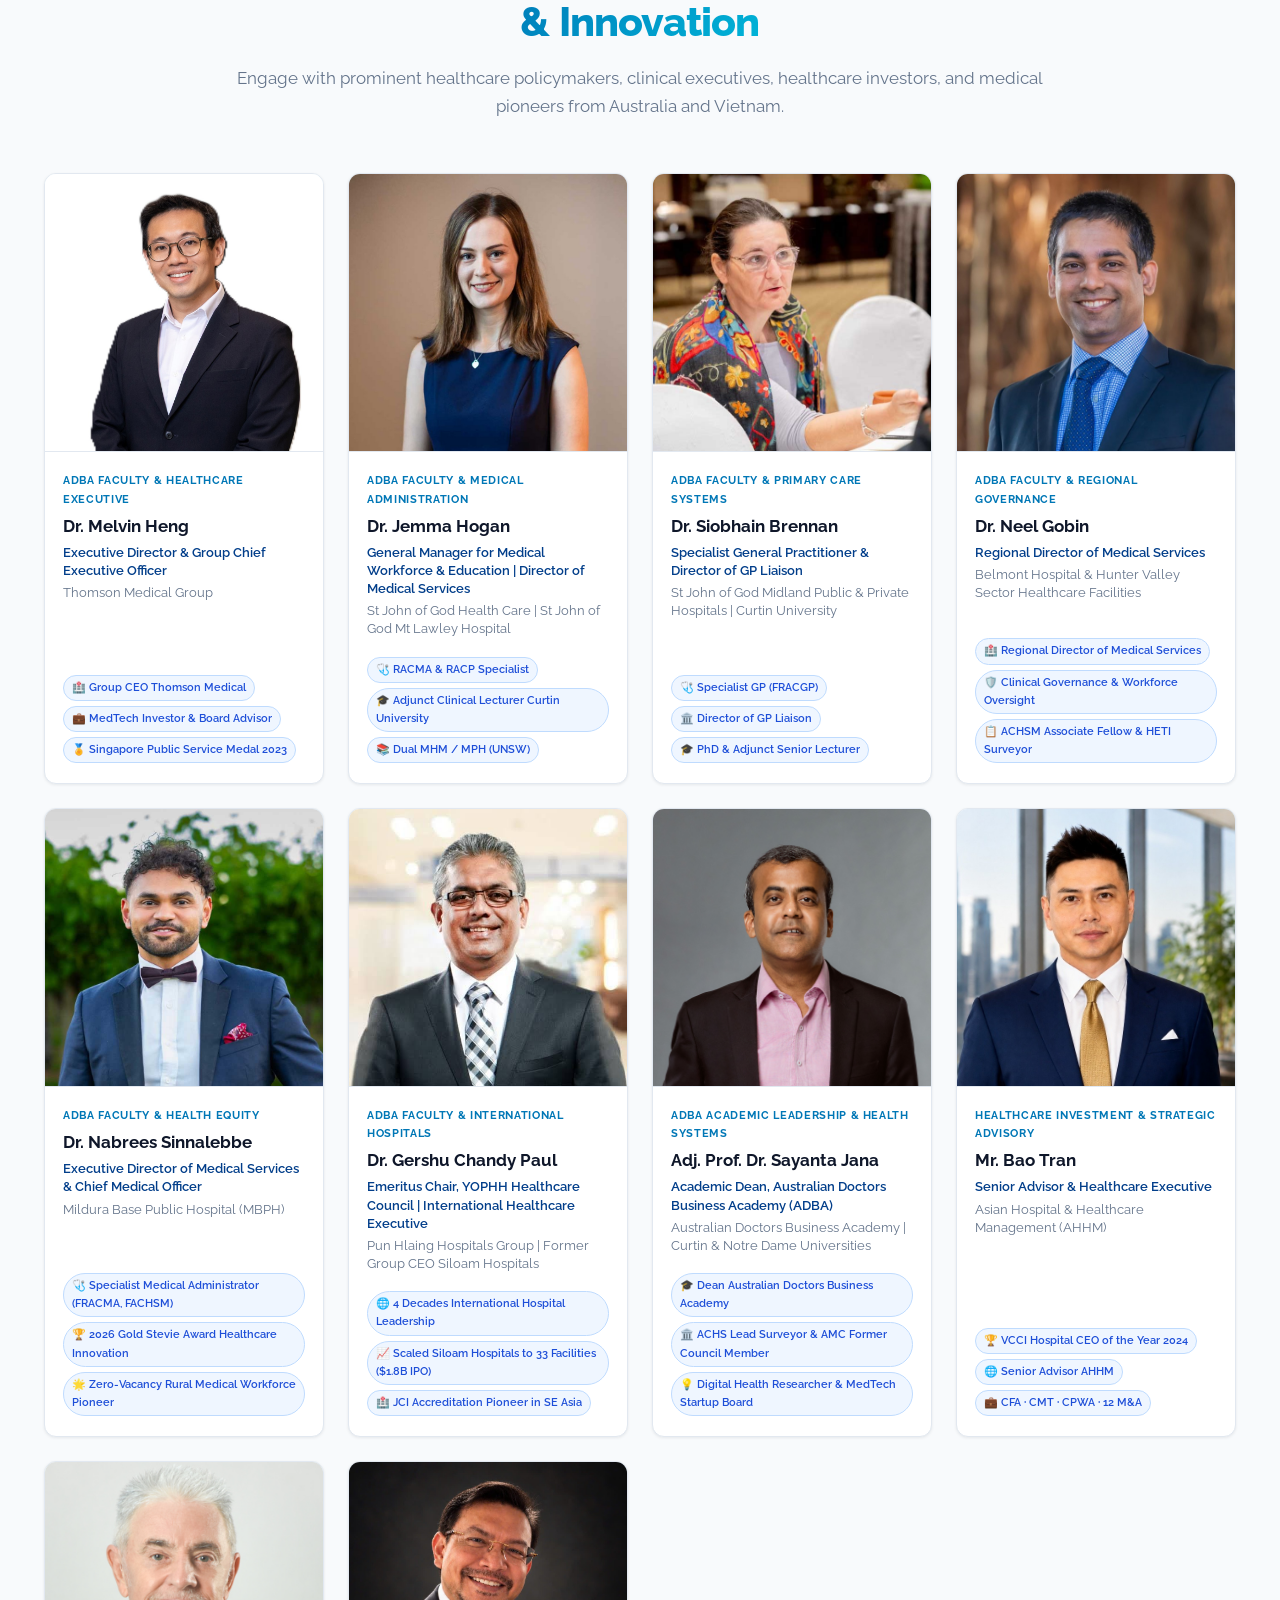
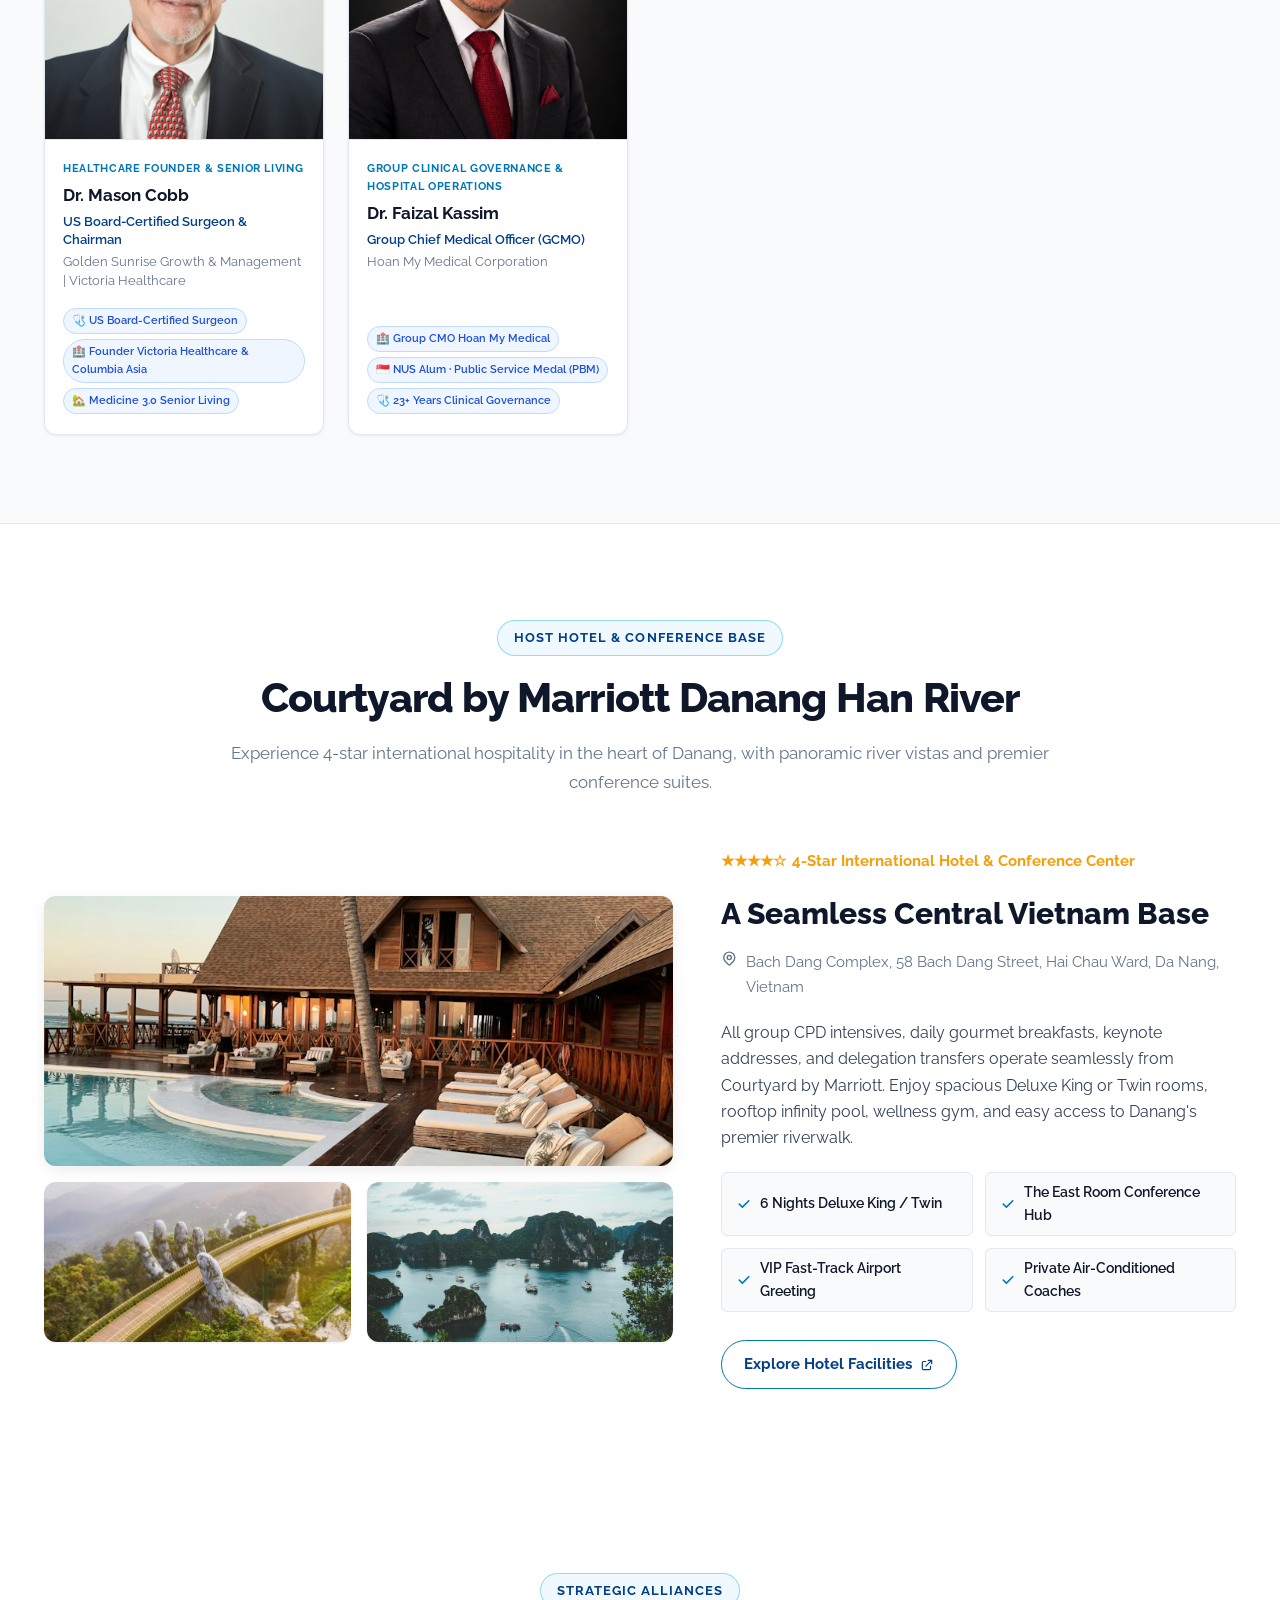
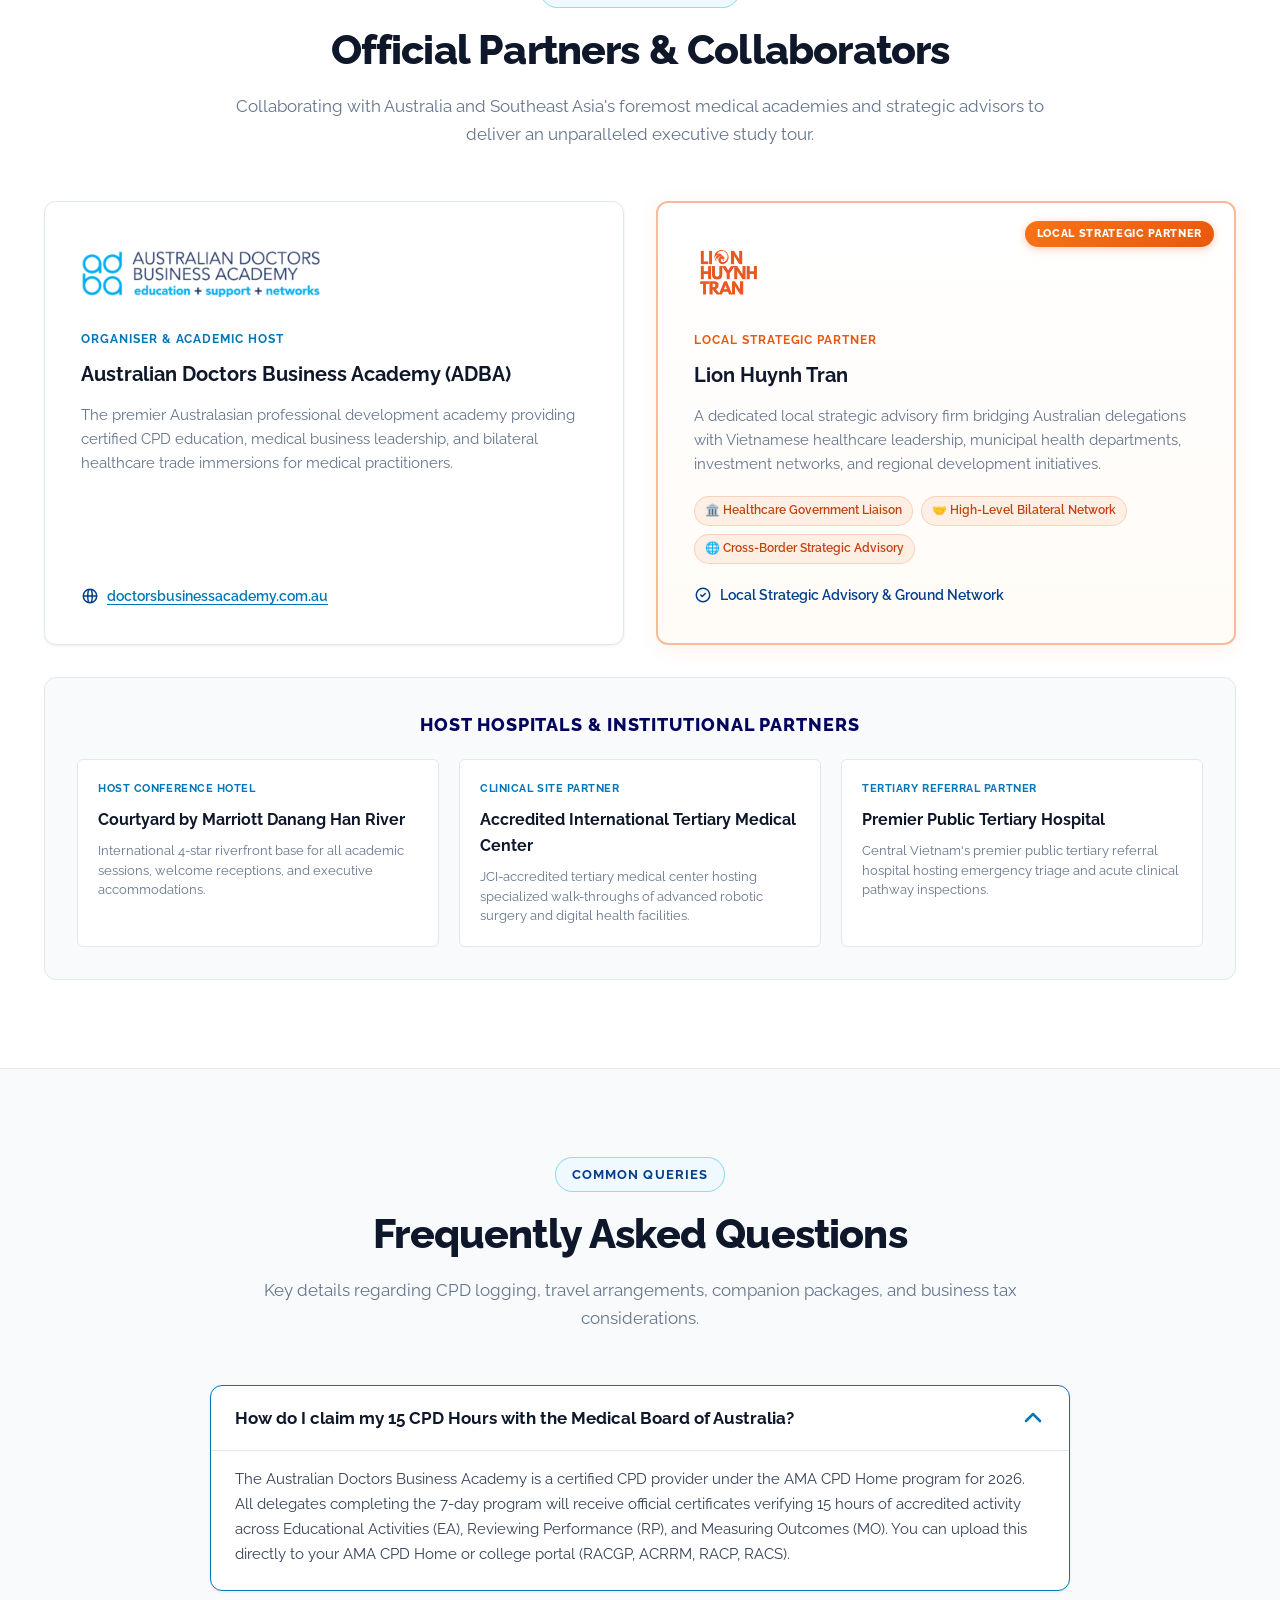
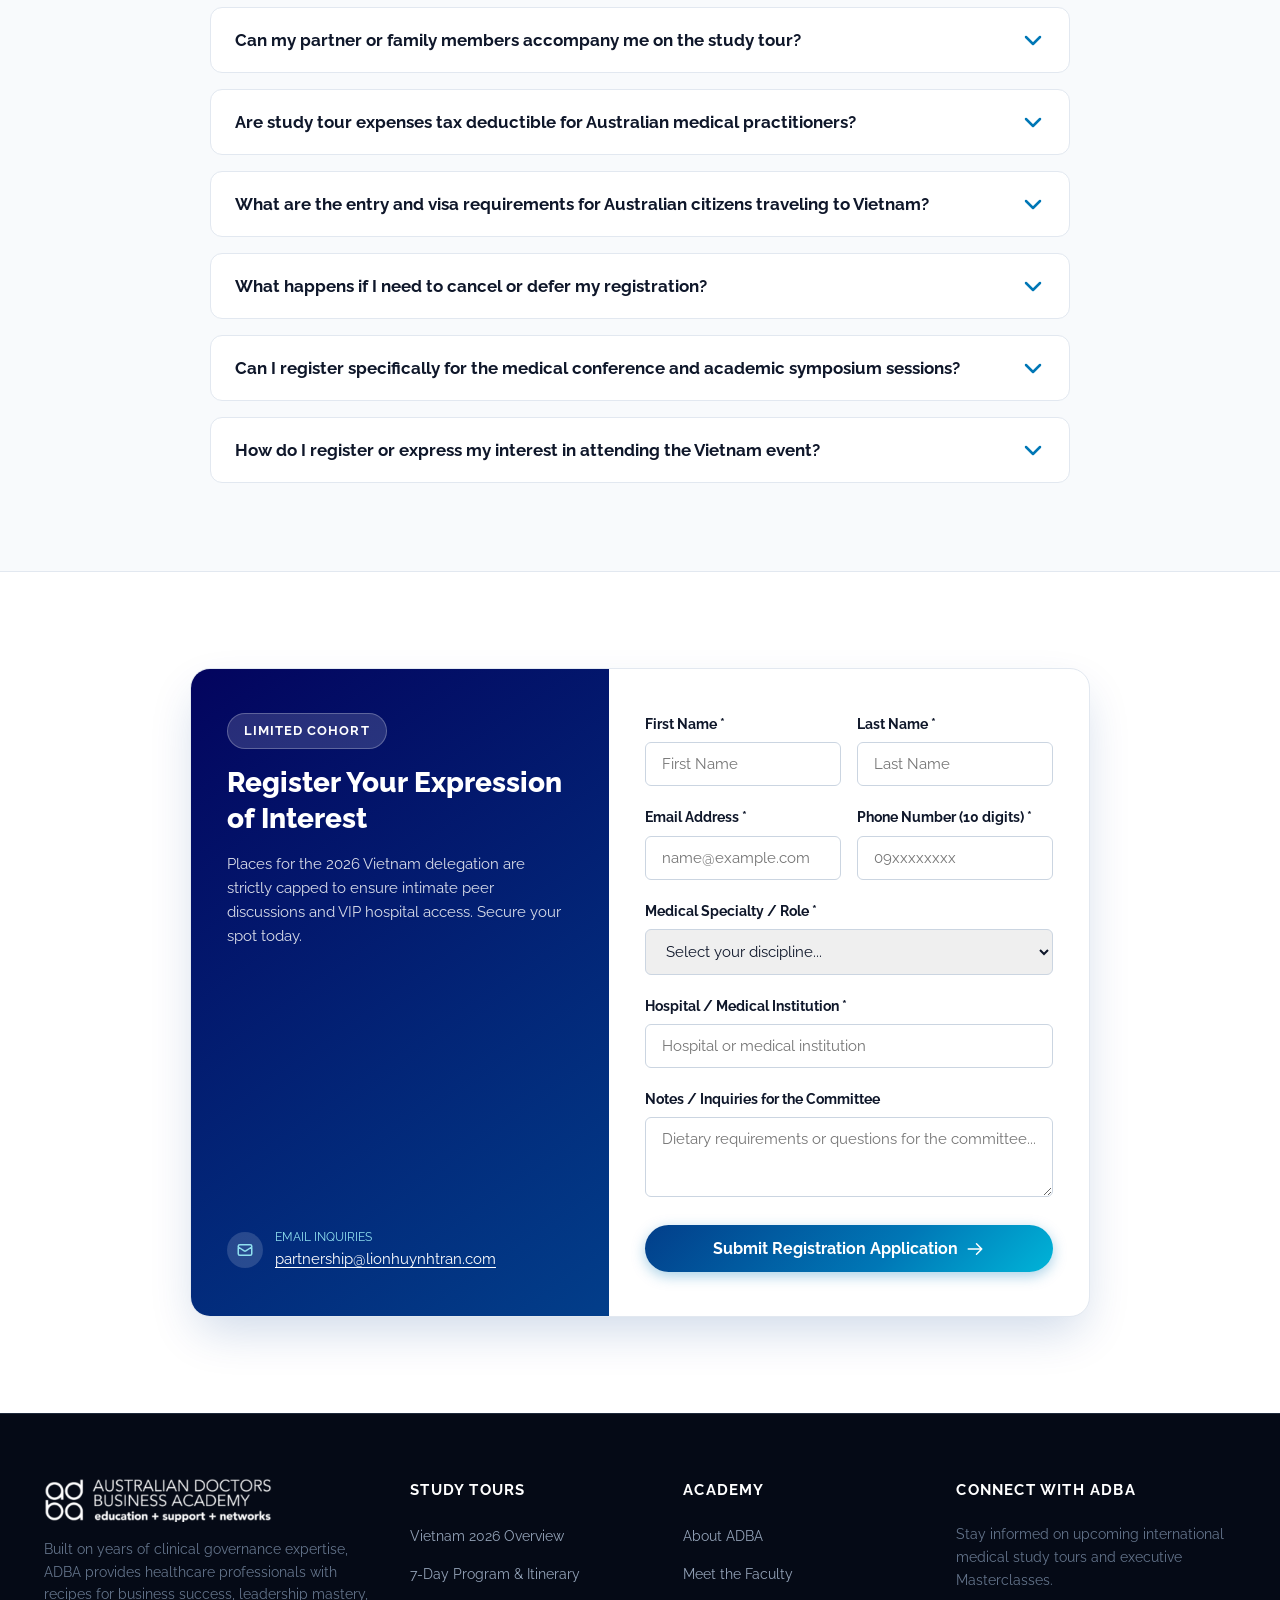
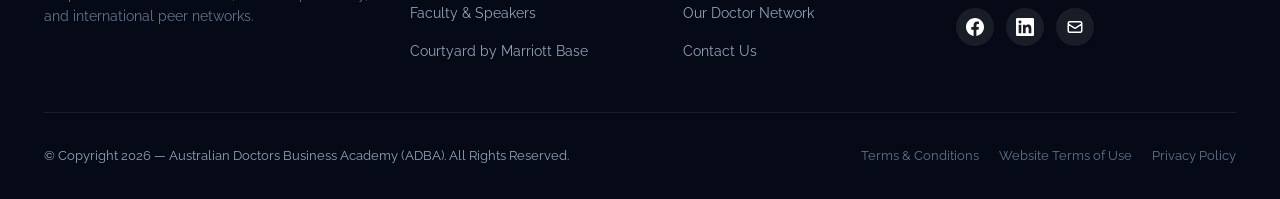
==== commit 4c398eb4: "feat(registration): add 10-digit VN phone field and update inquiry email to partnership@lionhuynhtra" ====
--- a/index.html
+++ b/index.html
@@ -37,11 +37,11 @@
   <link href="https://fonts.googleapis.com/css2?family=Raleway:wght@400;500;600;700;800&display=swap" rel="stylesheet">
 
   <!-- Stylesheet -->
-  <link rel="stylesheet" href="styles.css?v=20261022_1058">
+  <link rel="stylesheet" href="styles.css?v=20261022_1113">
 
   <!-- Bilingual Translations & Speakers Datasets -->
-  <script src="translations.js?v=20261022_1058"></script>
-  <script src="speakers-data.js?v=20261022_1058"></script>
+  <script src="translations.js?v=20261022_1113"></script>
+  <script src="speakers-data.js?v=20261022_1113"></script>
 </head>
 <body>
 
@@ -803,8 +803,8 @@
                 <svg width="18" height="18" fill="none" stroke="currentColor" viewBox="0 0 24 24"><path stroke-linecap="round" stroke-linejoin="round" stroke-width="2" d="M3 8l7.89 5.26a2 2 0 002.22 0L21 8M5 19h14a2 2 0 002-2V7a2 2 0 00-2-2H5a2 2 0 00-2 2v10a2 2 0 002 2z"/></svg>
               </div>
               <div>
-                <div style="font-size:0.75rem; text-transform:uppercase; color: var(--adba-cyan-light);">Email Inquiries</div>
-                <div>info@doctorsbusinessacademy.com.au</div>
+                <div style="font-size:0.75rem; text-transform:uppercase; color: var(--adba-cyan-light);" data-i18n="reg.contact_inquiries">Email Inquiries</div>
+                <div><a href="mailto:partnership@lionhuynhtran.com" style="color: #ffffff; text-decoration: underline; text-underline-offset: 3px;">partnership@lionhuynhtran.com</a></div>
               </div>
             </div>
           </div>
@@ -823,9 +823,15 @@
               </div>
             </div>
 
-            <div class="form-group">
-              <label class="form-label" for="reg-email" data-i18n="reg.email">Email Address *</label>
-              <input type="email" id="reg-email" class="form-input" placeholder="name@example.com" required>
+            <div class="form-row-2">
+              <div class="form-group">
+                <label class="form-label" for="reg-email" data-i18n="reg.email">Email Address *</label>
+                <input type="email" id="reg-email" class="form-input" placeholder="name@example.com" required>
+              </div>
+              <div class="form-group">
+                <label class="form-label" for="reg-phone" data-i18n="reg.phone">Phone Number (10 digits) *</label>
+                <input type="tel" id="reg-phone" class="form-input" placeholder="09xxxxxxxx" data-i18n-placeholder="reg.phone_placeholder" pattern="0[0-9]{9}" maxlength="10" inputmode="numeric" required title="Please enter a valid 10-digit Vietnamese phone number starting with 0">
+              </div>
             </div>
 
             <div class="form-group">
@@ -948,9 +954,15 @@
           </div>
         </div>
 
-        <div class="form-group">
-          <label class="form-label" data-i18n="reg.email">Email Address *</label>
-          <input type="email" class="form-input" required placeholder="name@example.com">
+        <div class="form-row-2">
+          <div class="form-group">
+            <label class="form-label" data-i18n="reg.email">Email Address *</label>
+            <input type="email" class="form-input" required placeholder="name@example.com">
+          </div>
+          <div class="form-group">
+            <label class="form-label" data-i18n="reg.phone">Phone Number (10 digits) *</label>
+            <input type="tel" class="form-input" required placeholder="09xxxxxxxx" data-i18n-placeholder="reg.phone_placeholder" pattern="0[0-9]{9}" maxlength="10" inputmode="numeric" title="Please enter a valid 10-digit Vietnamese phone number starting with 0">
+          </div>
         </div>
 
         <div class="form-group">
@@ -1032,6 +1044,6 @@
   </button>
 
   <!-- JavaScript -->
-  <script src="app.js?v=20261022_1058"></script>
+  <script src="app.js?v=20261022_1113"></script>
 </body>
 </html>
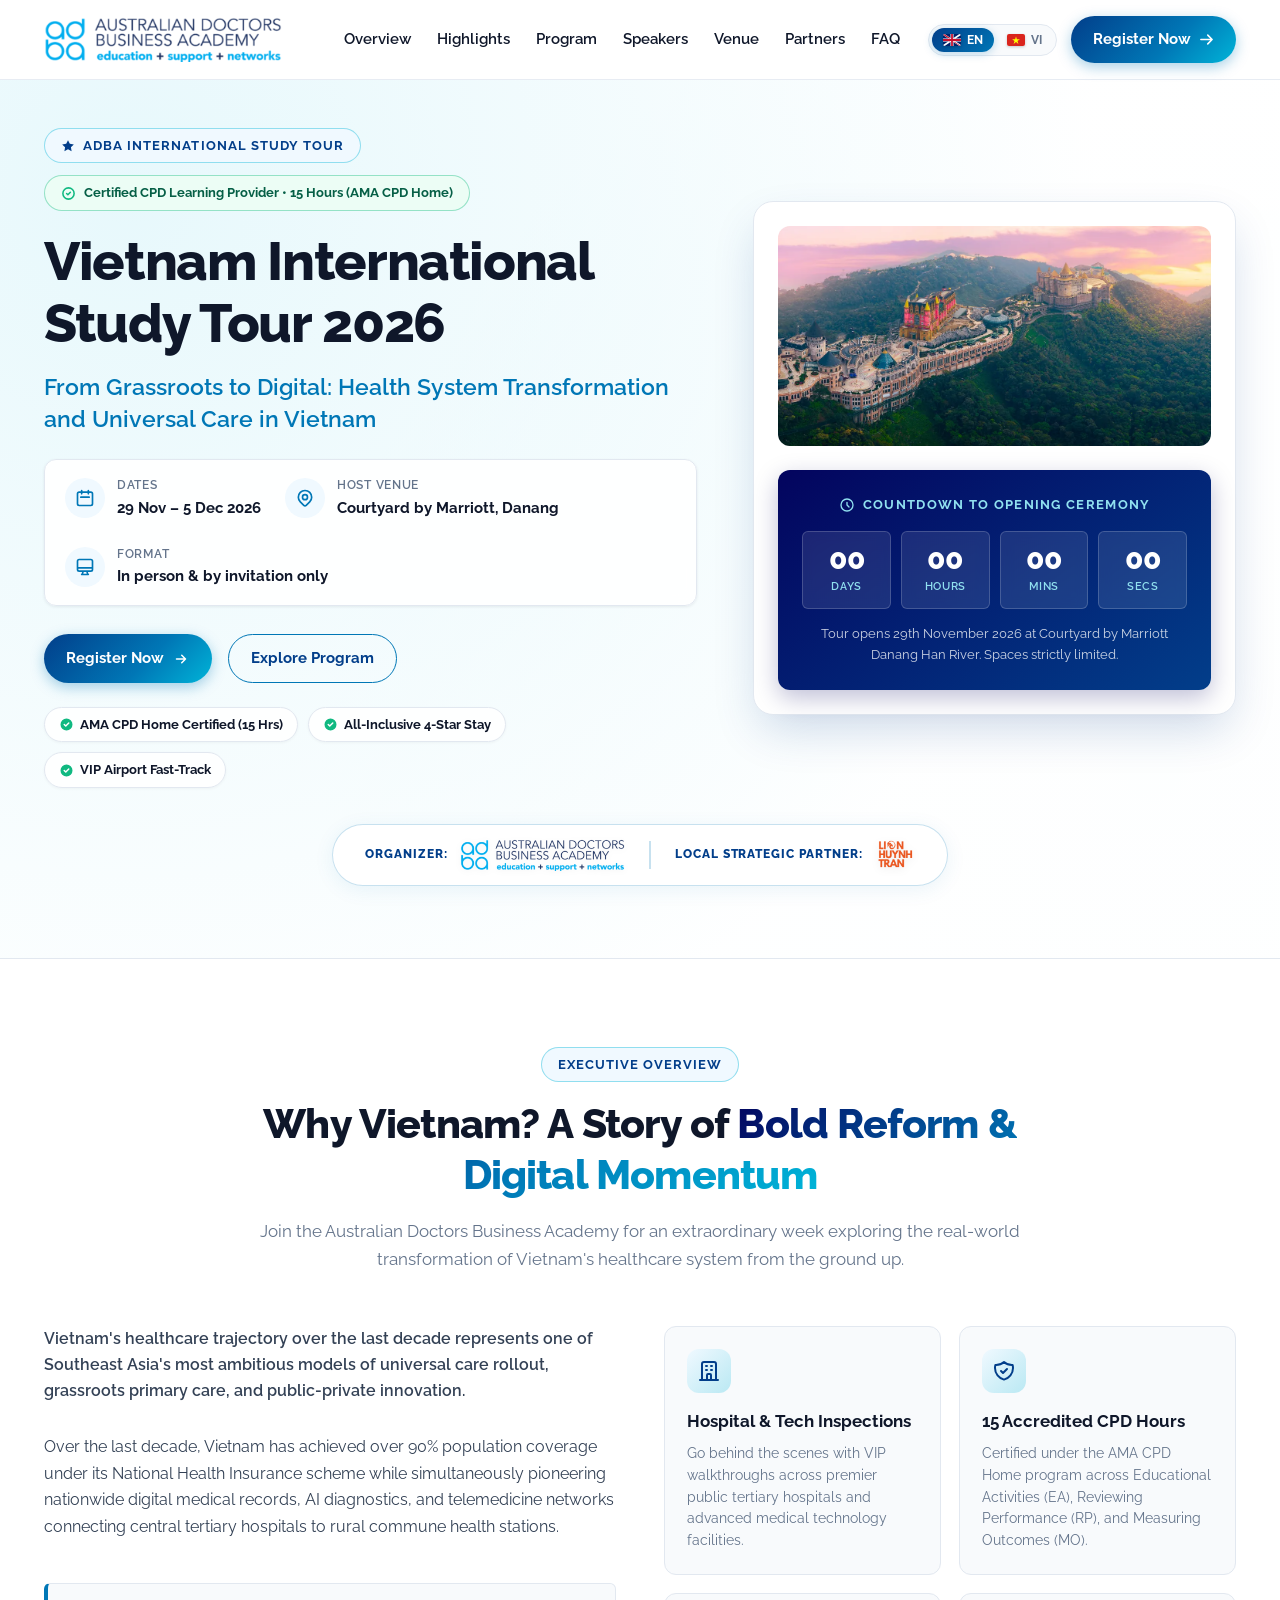
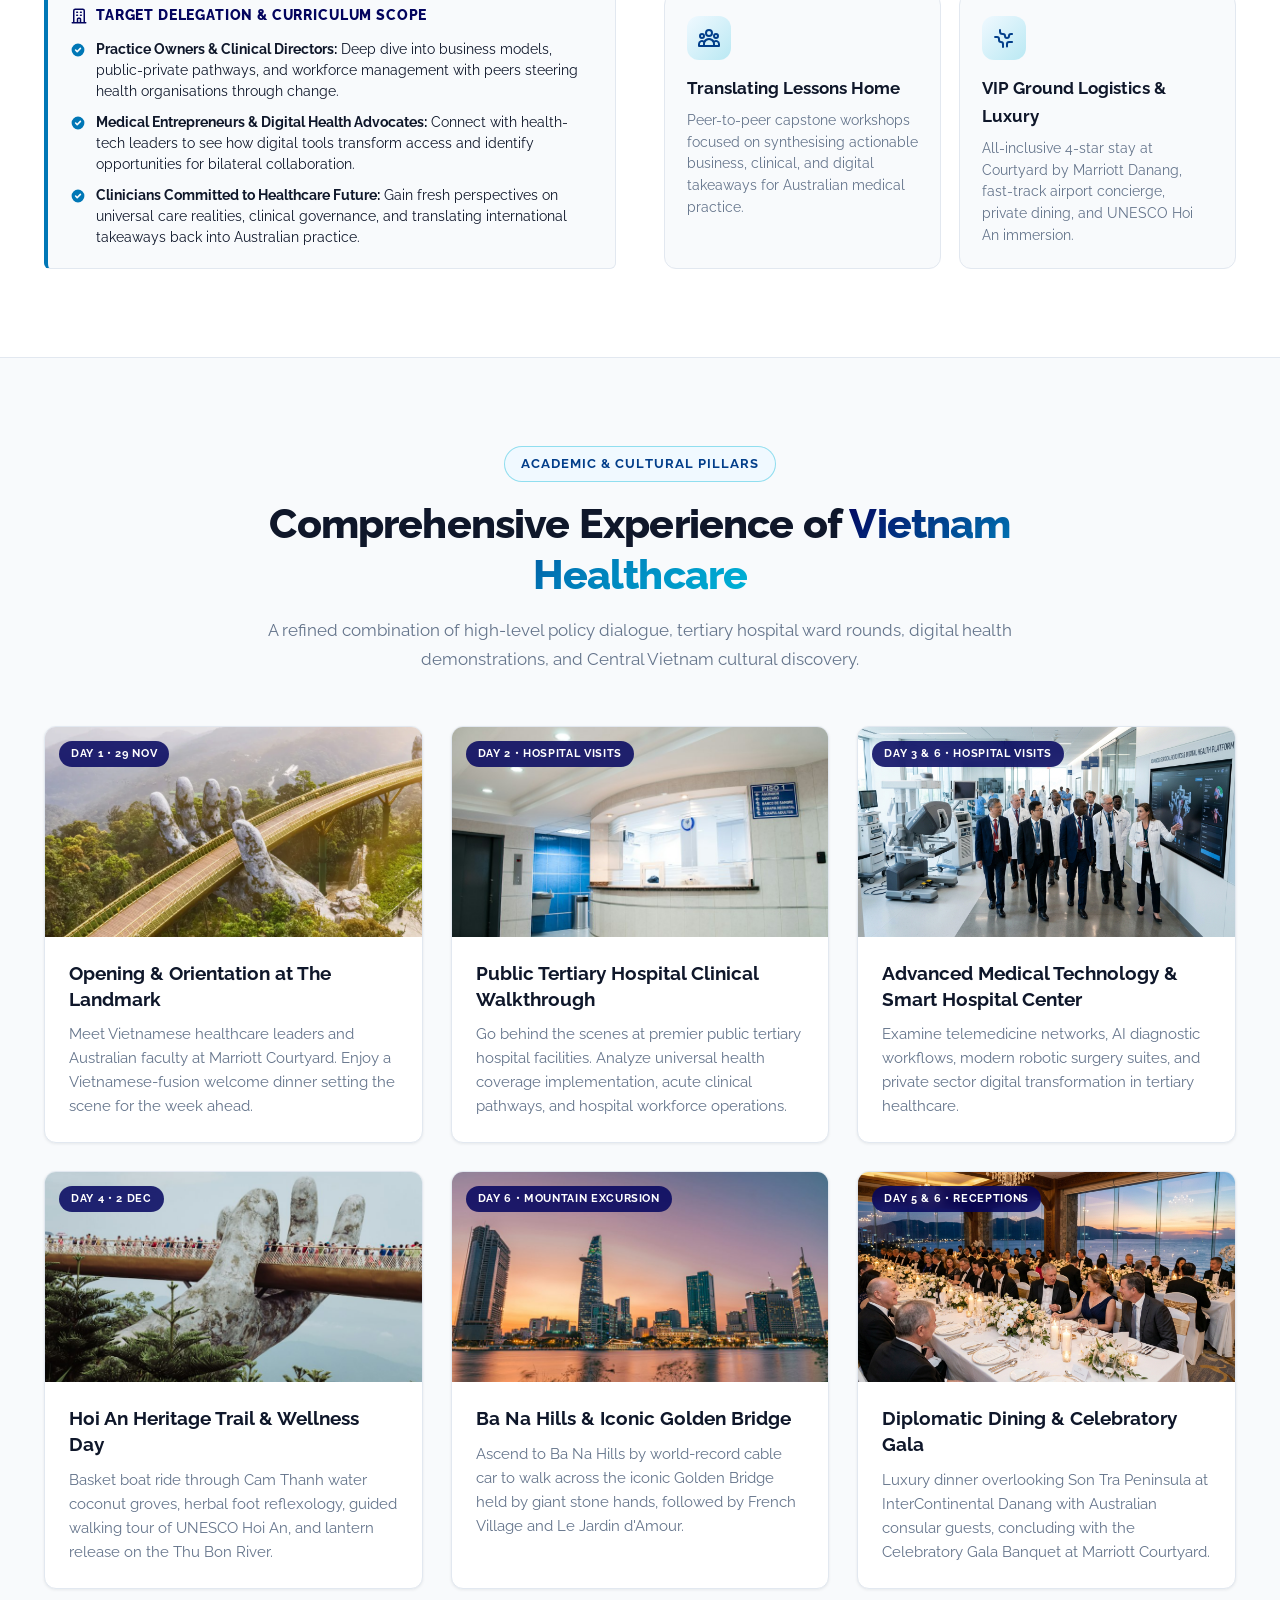
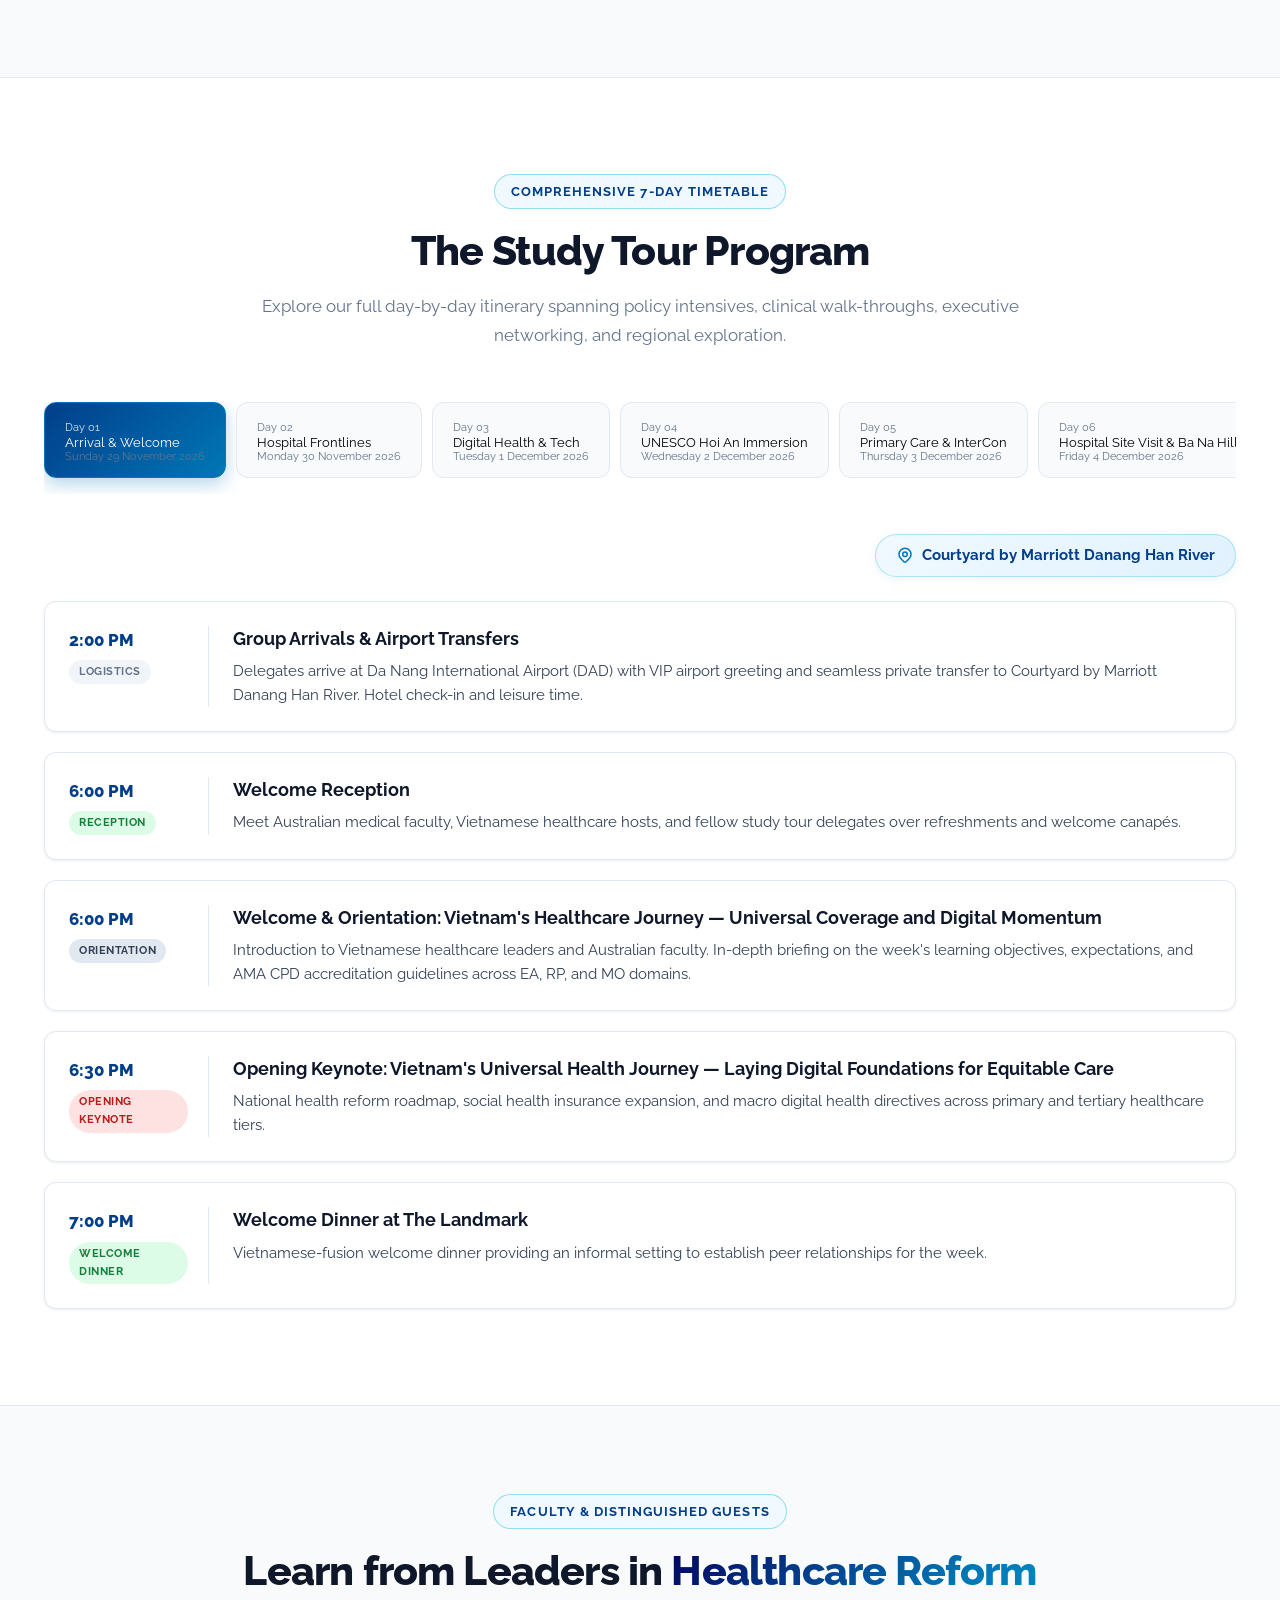
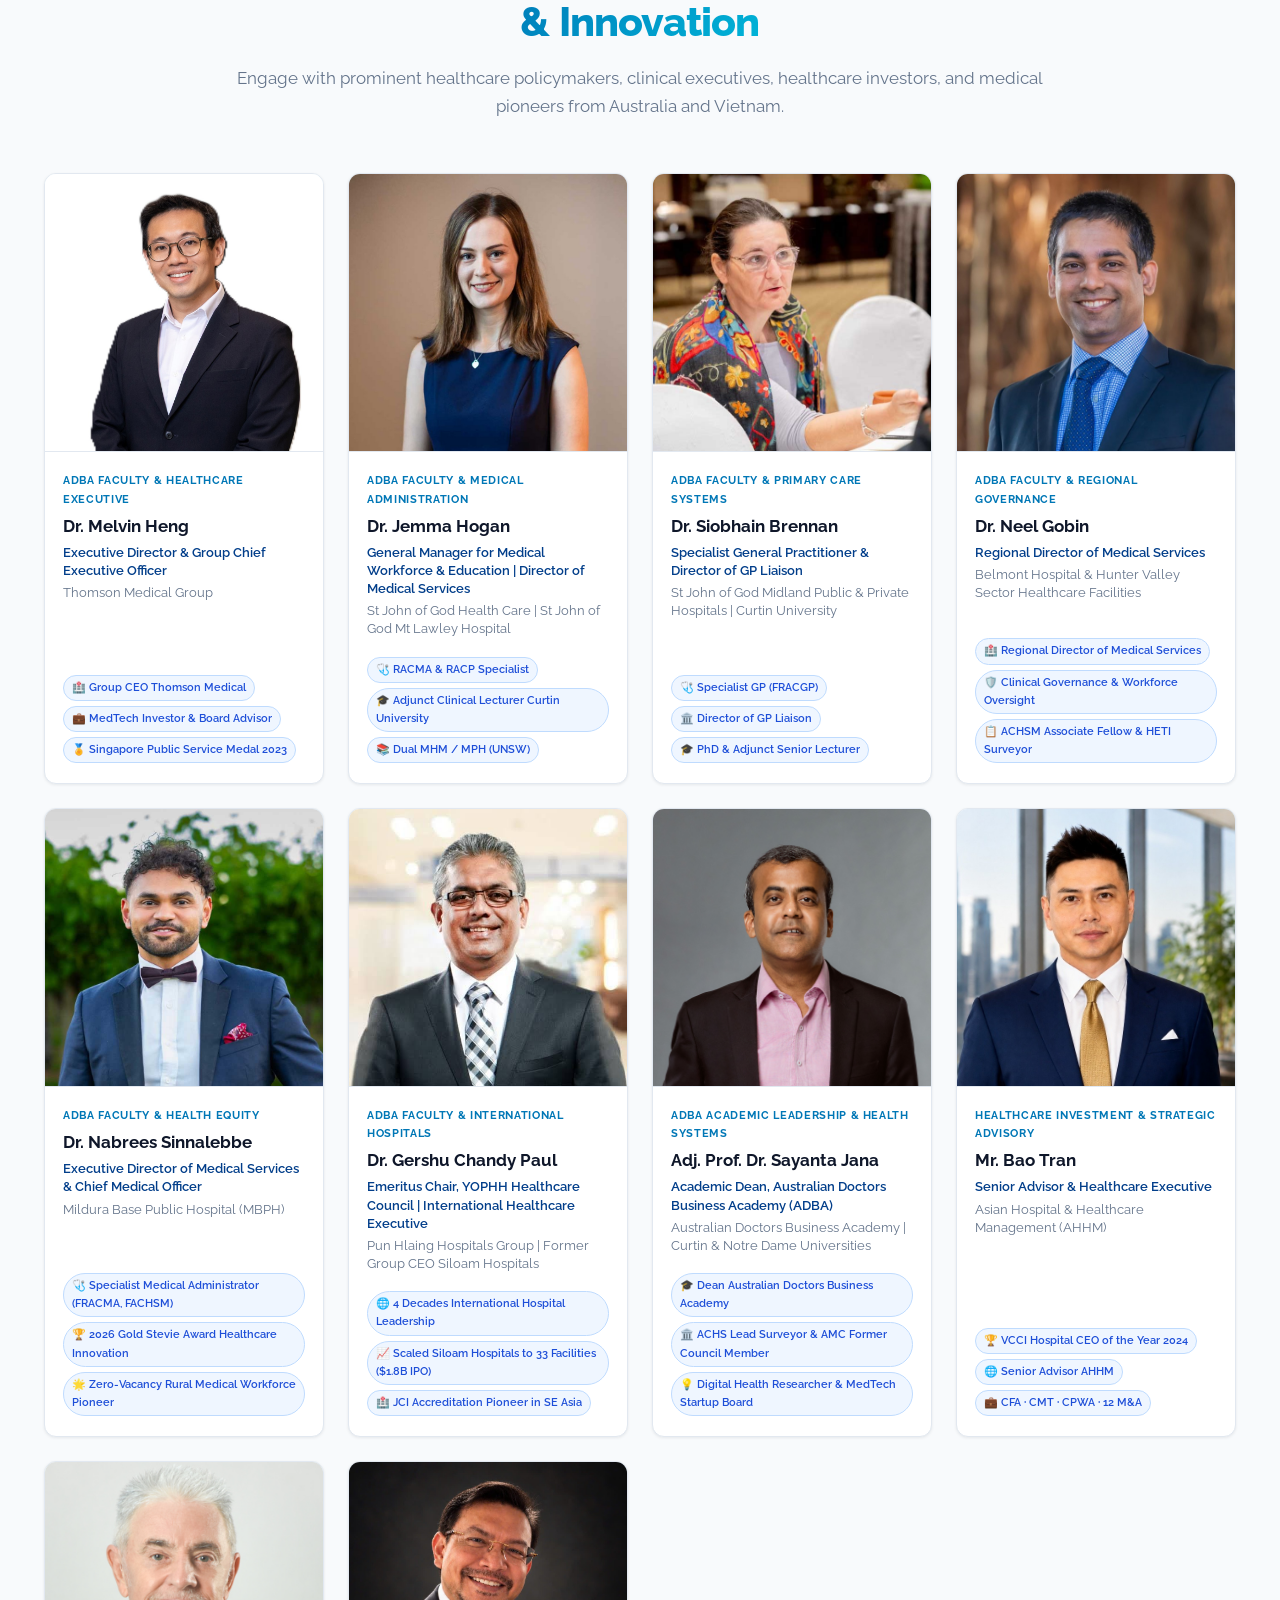
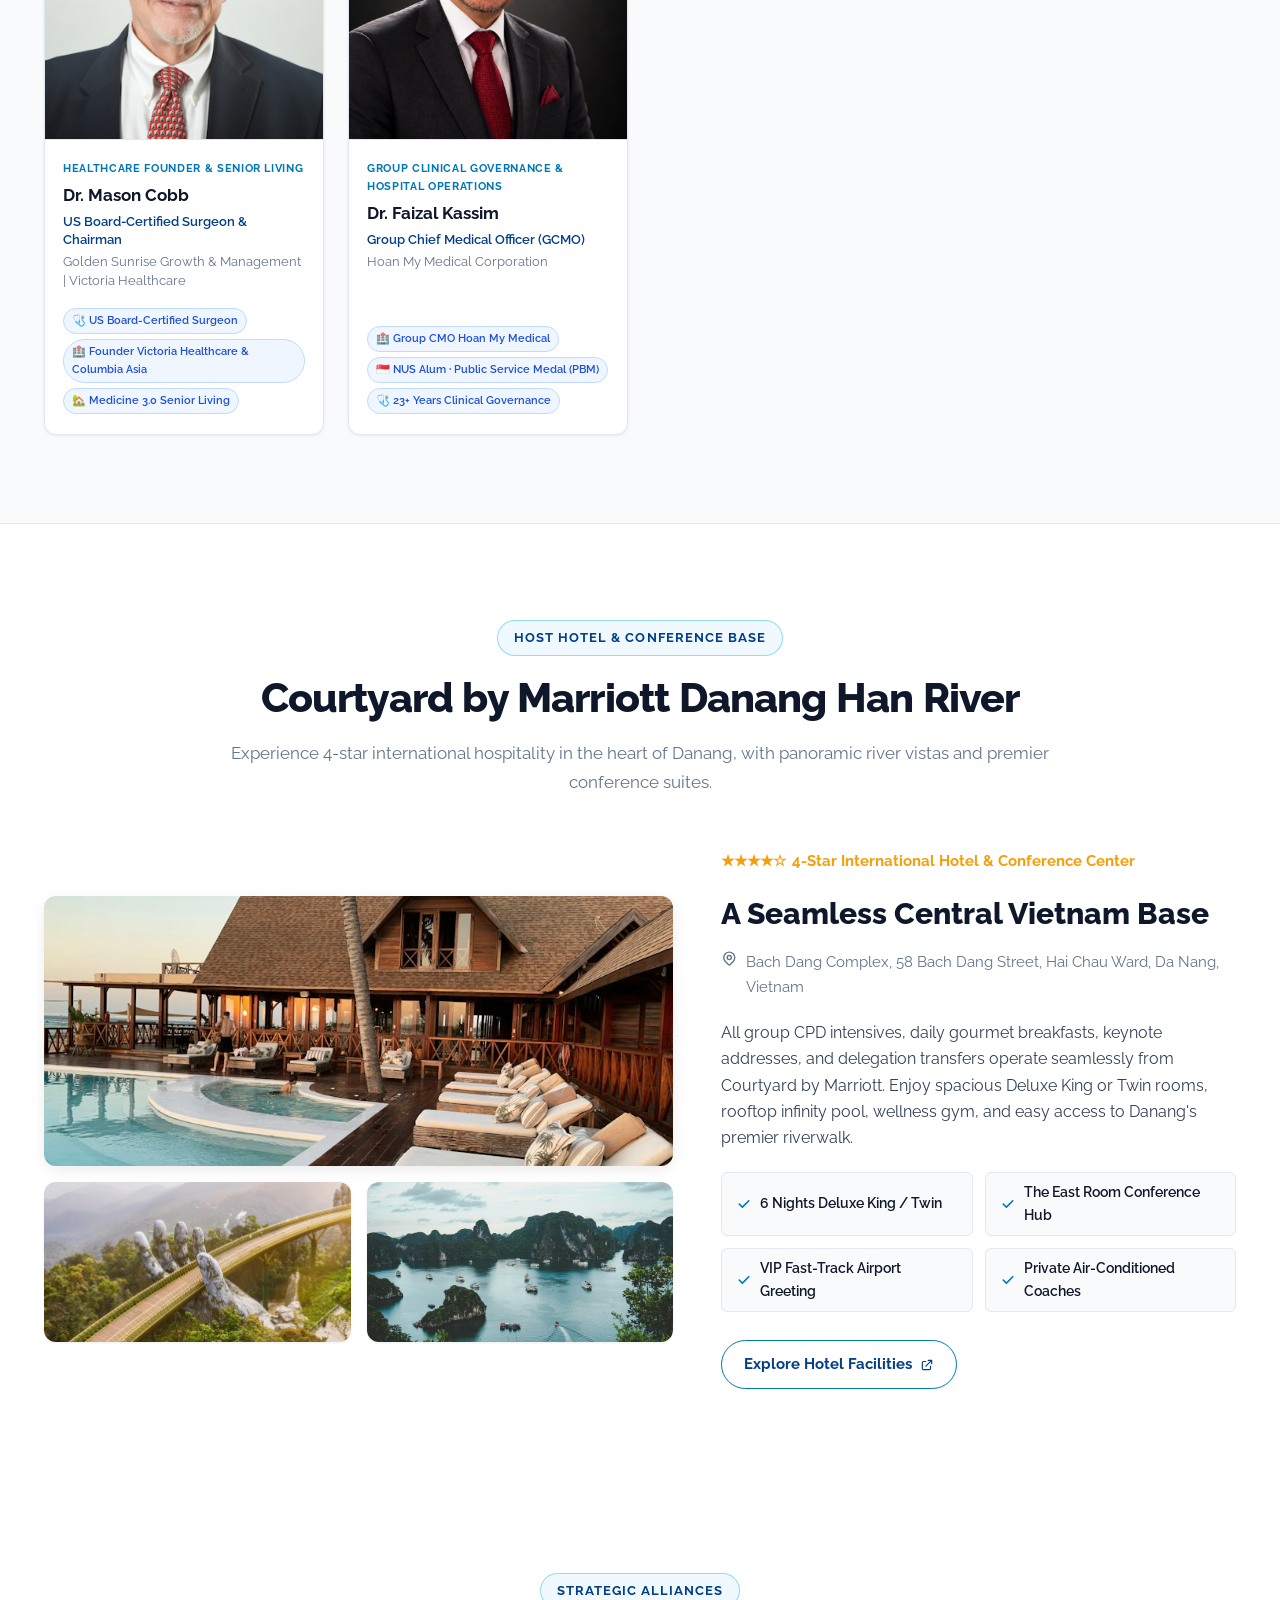
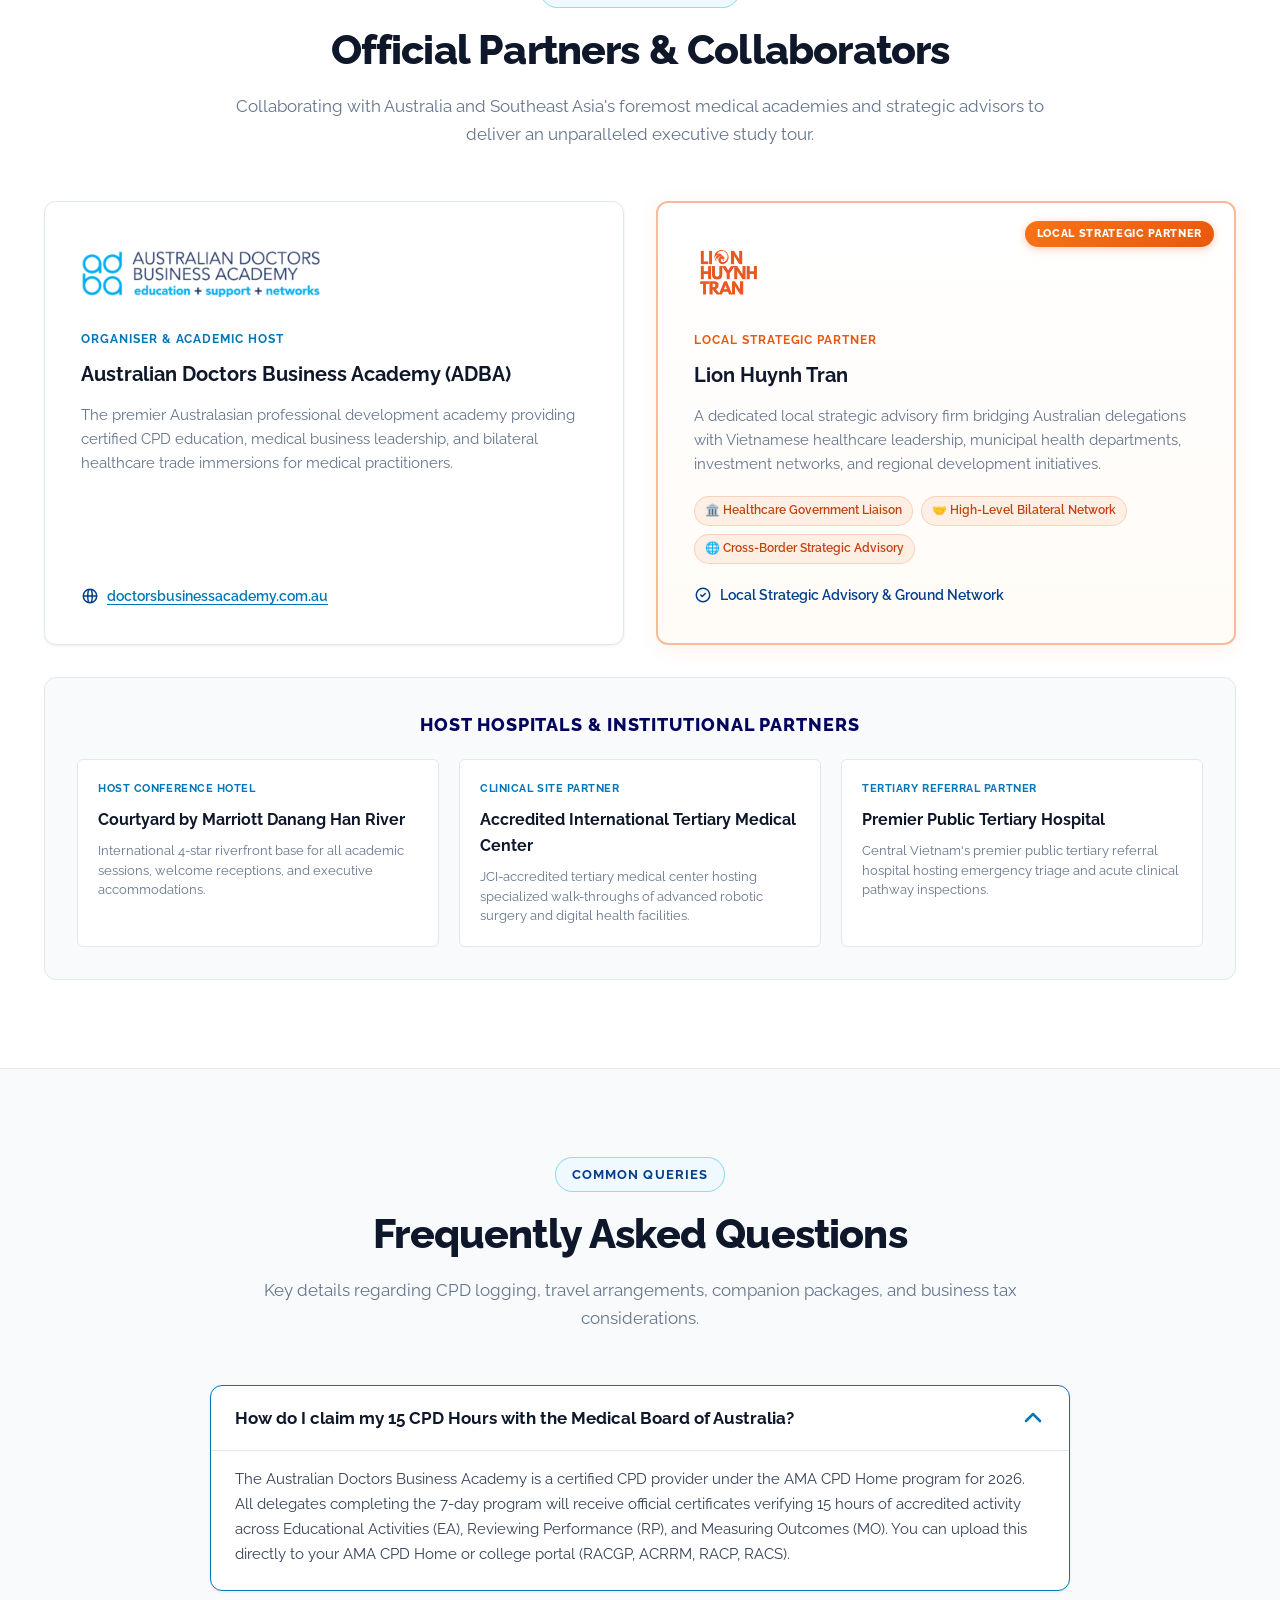
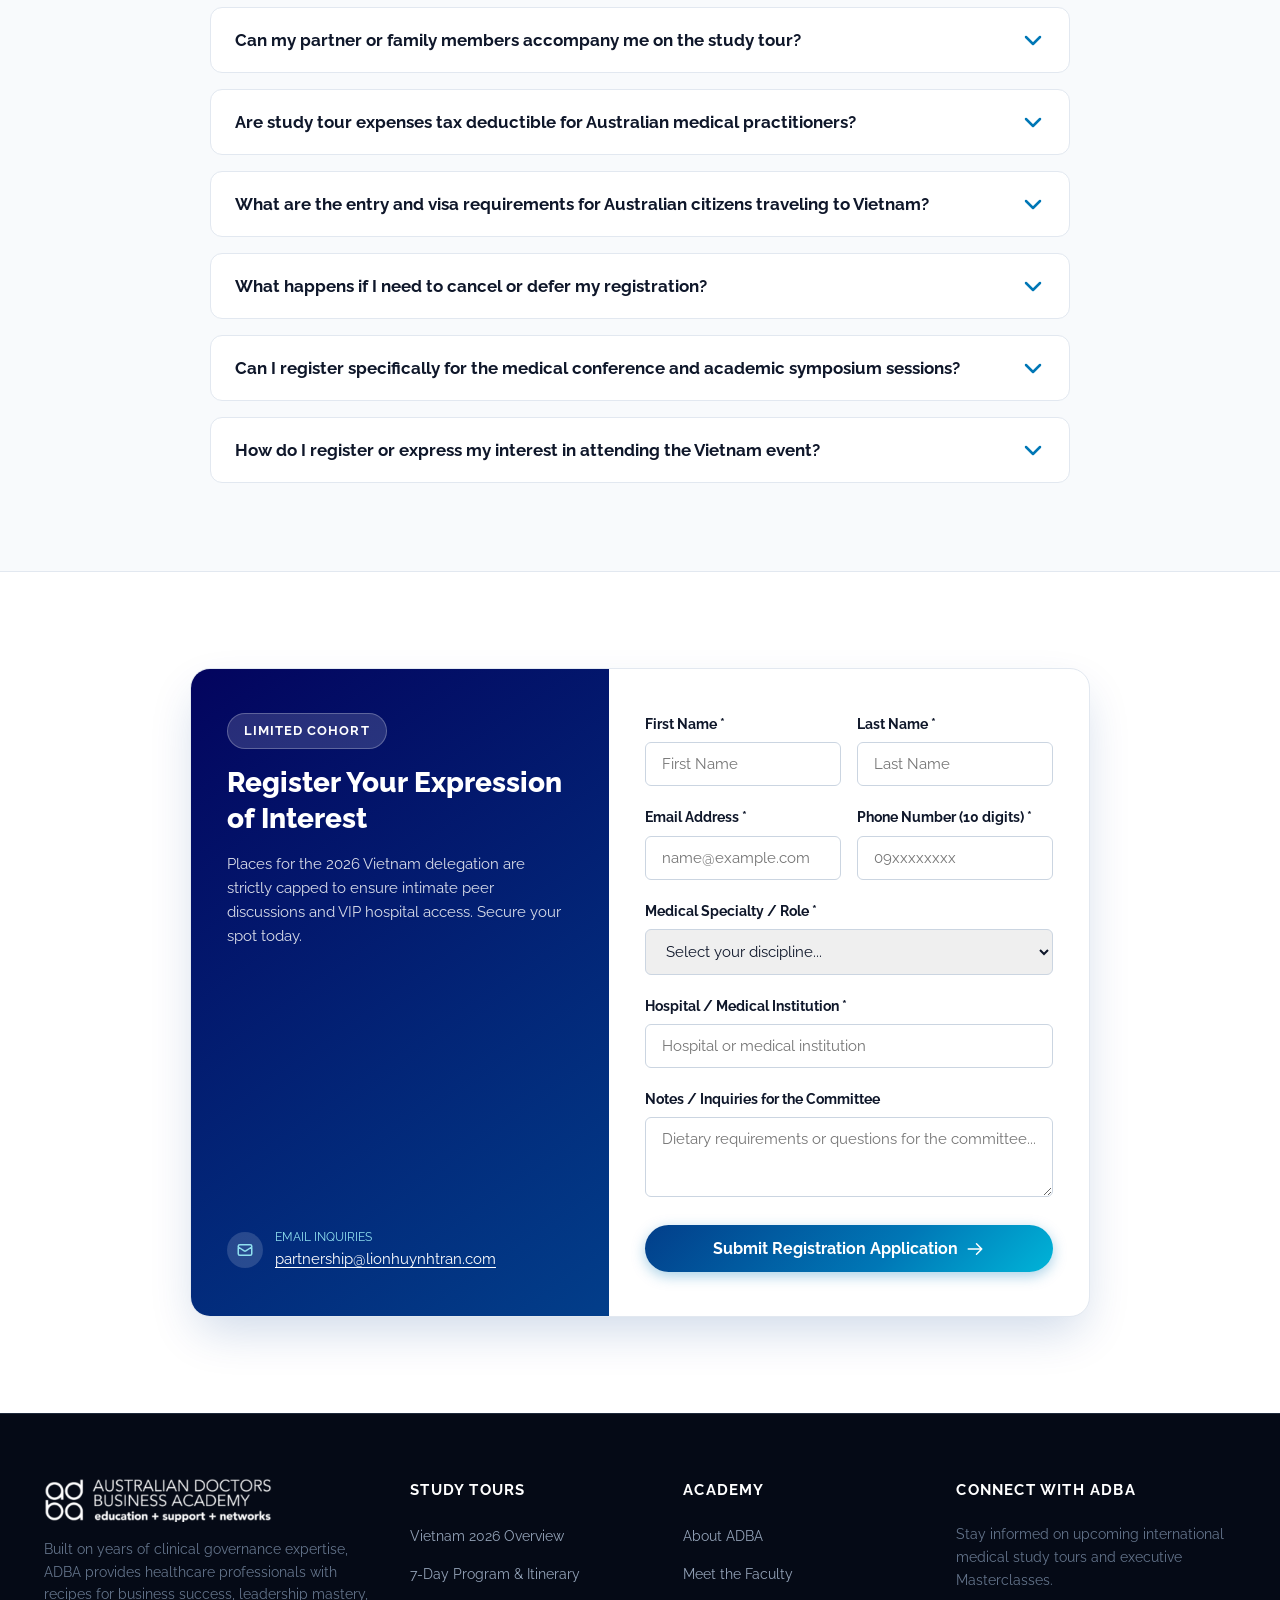
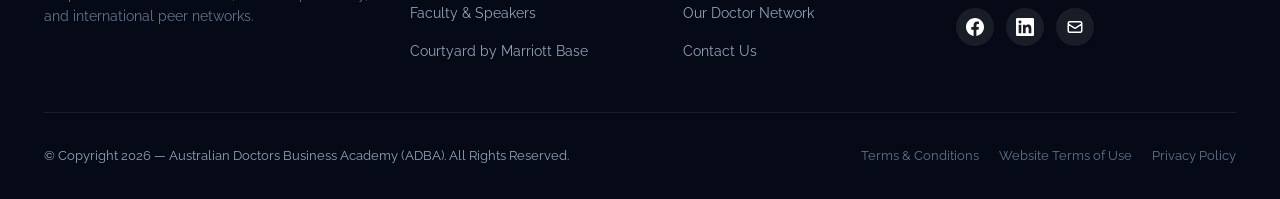
==== commit 80c55f98: "fix(hero): update invitation format, program button, and partner label" ====
--- a/index.html
+++ b/index.html
@@ -37,11 +37,11 @@
   <link href="https://fonts.googleapis.com/css2?family=Raleway:wght@400;500;600;700;800&display=swap" rel="stylesheet">
 
   <!-- Stylesheet -->
-  <link rel="stylesheet" href="styles.css?v=20261022_1113">
+  <link rel="stylesheet" href="styles.css?v=20261023_1627">
 
   <!-- Bilingual Translations & Speakers Datasets -->
-  <script src="translations.js?v=20261022_1113"></script>
-  <script src="speakers-data.js?v=20261022_1113"></script>
+  <script src="translations.js?v=20261023_1627"></script>
+  <script src="speakers-data.js?v=20261023_1627"></script>
 </head>
 <body>
 
@@ -162,7 +162,7 @@
             </div>
             <div>
               <div class="meta-text-title" data-i18n="hero.meta_format_title">Format</div>
-              <div class="meta-text-val" data-i18n="hero.meta_format_val">In person & invitation only</div>
+              <div class="meta-text-val" data-i18n="hero.meta_format_val">In person & by invitation only</div>
             </div>
           </div>
         </div>
@@ -173,7 +173,7 @@
             <svg width="18" height="18" fill="none" stroke="currentColor" viewBox="0 0 24 24"><path stroke-linecap="round" stroke-linejoin="round" stroke-width="2" d="M13 7l5 5m0 0l-5 5m5-5H6"/></svg>
           </a>
           <a href="#agenda" class="btn-outline">
-            <span data-i18n="hero.btn_program">Explore 7-Day Program</span>
+            <span data-i18n="hero.btn_program">Explore Program</span>
           </a>
         </div>
 
@@ -241,7 +241,7 @@
         <div class="hero-partner-divider"></div>
 
         <div class="hero-partner-item">
-          <span class="hero-partner-label" data-i18n="hero.partner_official">Official Partner:</span>
+          <span class="hero-partner-label" data-i18n="hero.partner_official">Local Strategic Partner:</span>
           <div class="hero-partner-logos-group">
             <img src="assets/images/partners/lion-huynh-tran.png" alt="Lion Huynh Tran - Local Strategic Partner" class="hero-partner-logo-lion" width="140" height="40">
           </div>
@@ -1044,6 +1044,6 @@
   </button>
 
   <!-- JavaScript -->
-  <script src="app.js?v=20261022_1113"></script>
+  <script src="app.js?v=20261023_1627"></script>
 </body>
 </html>
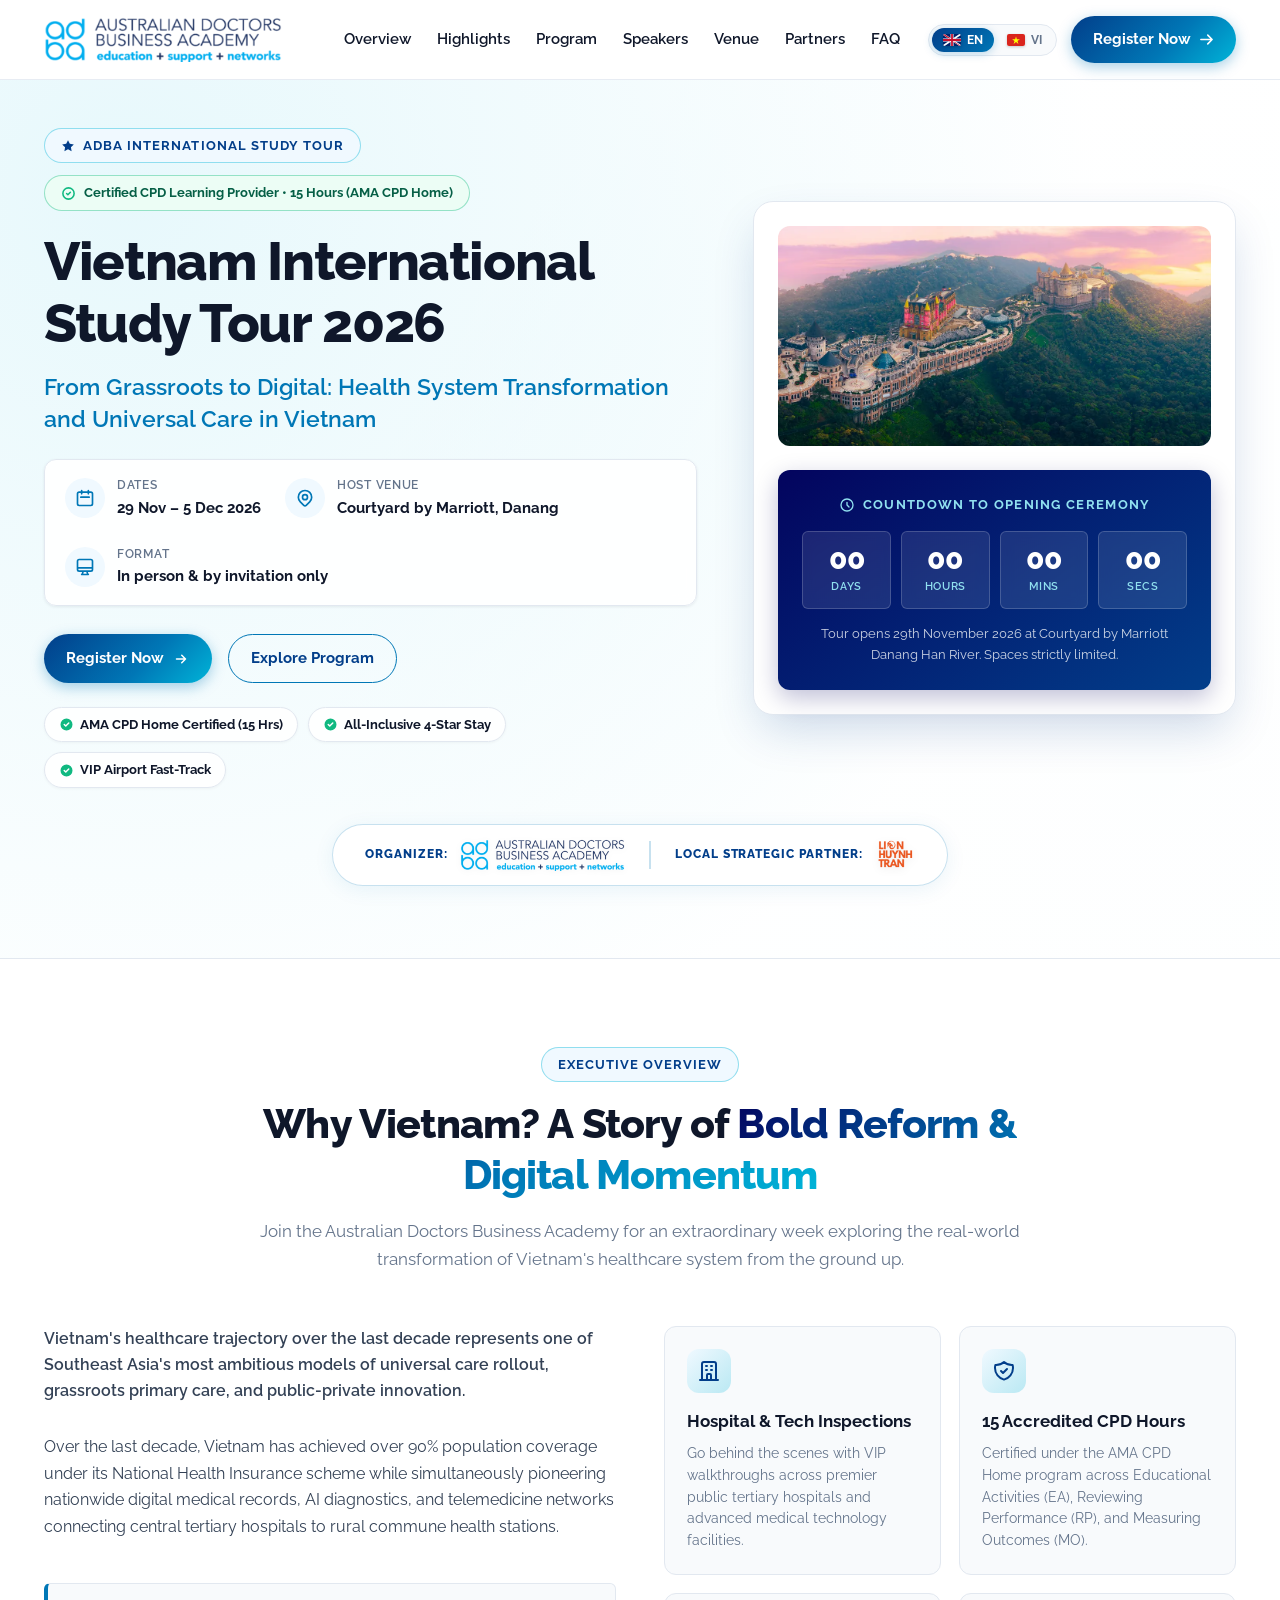
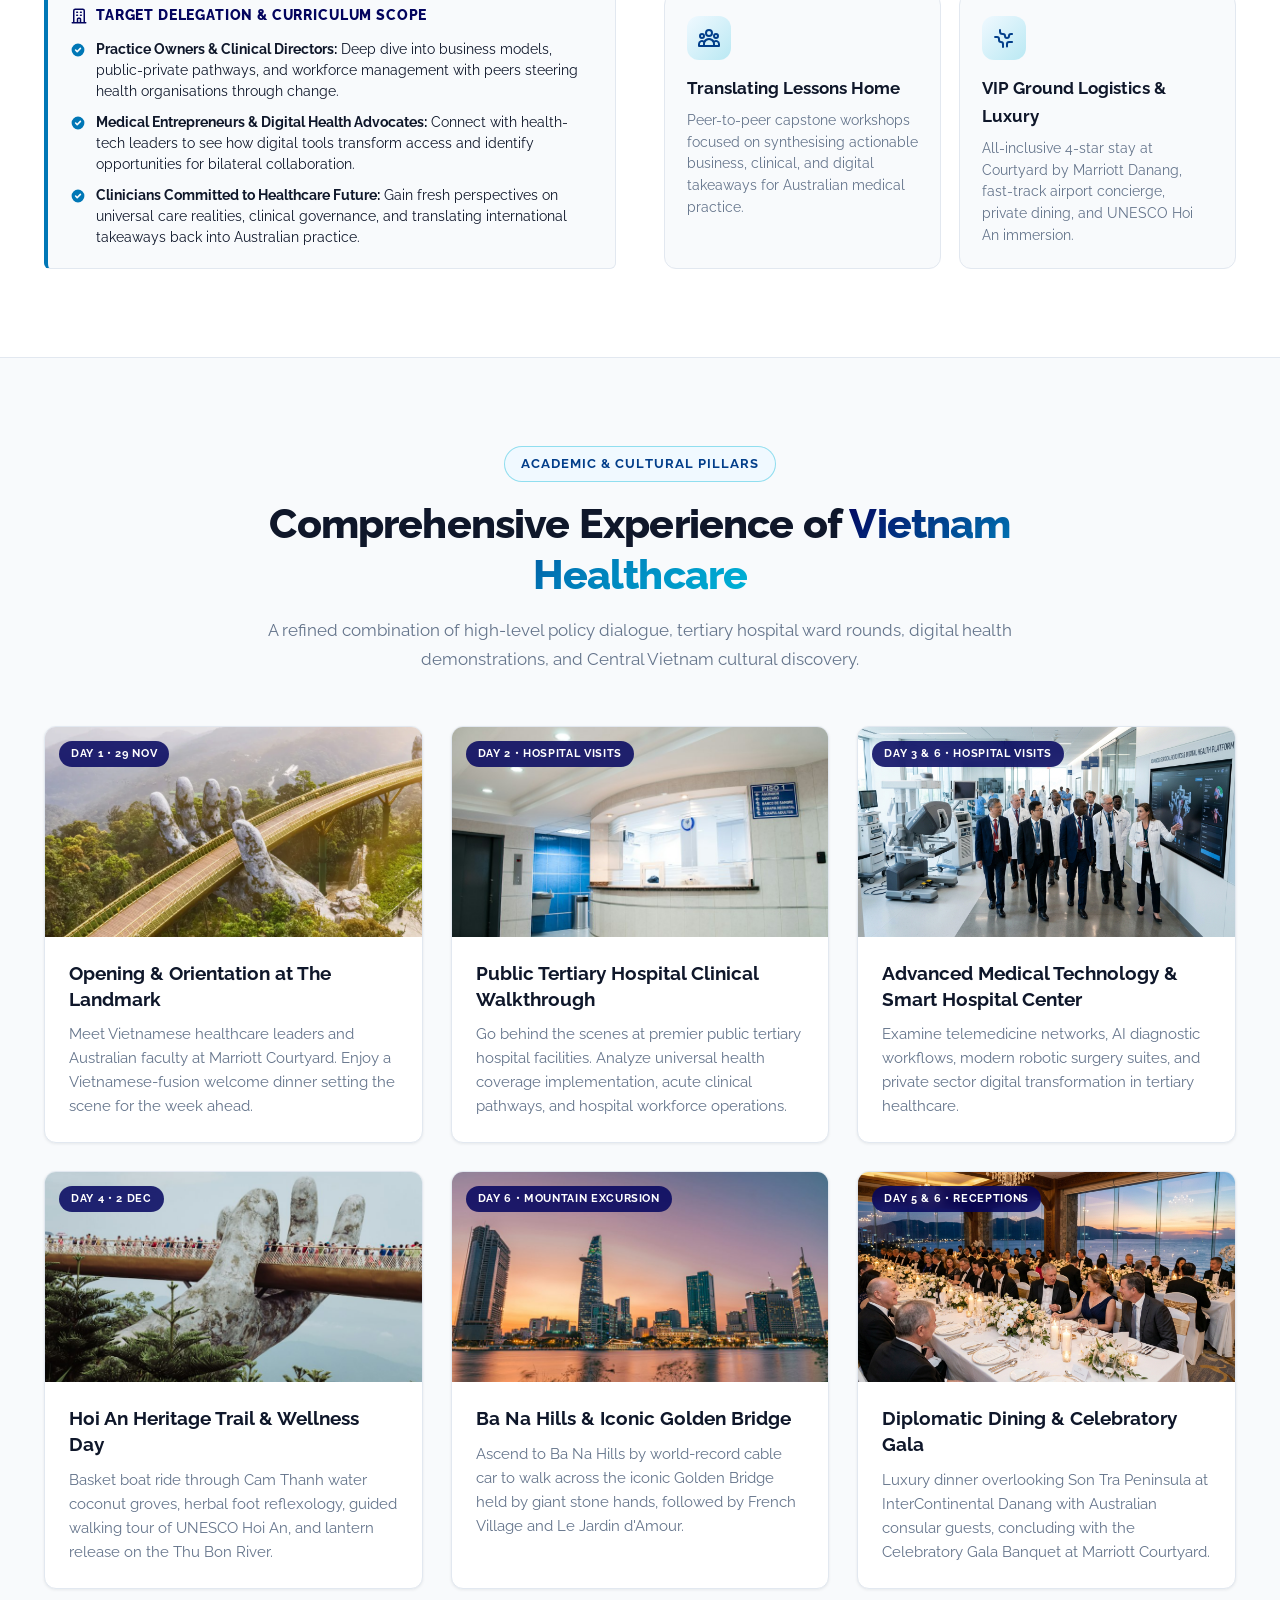
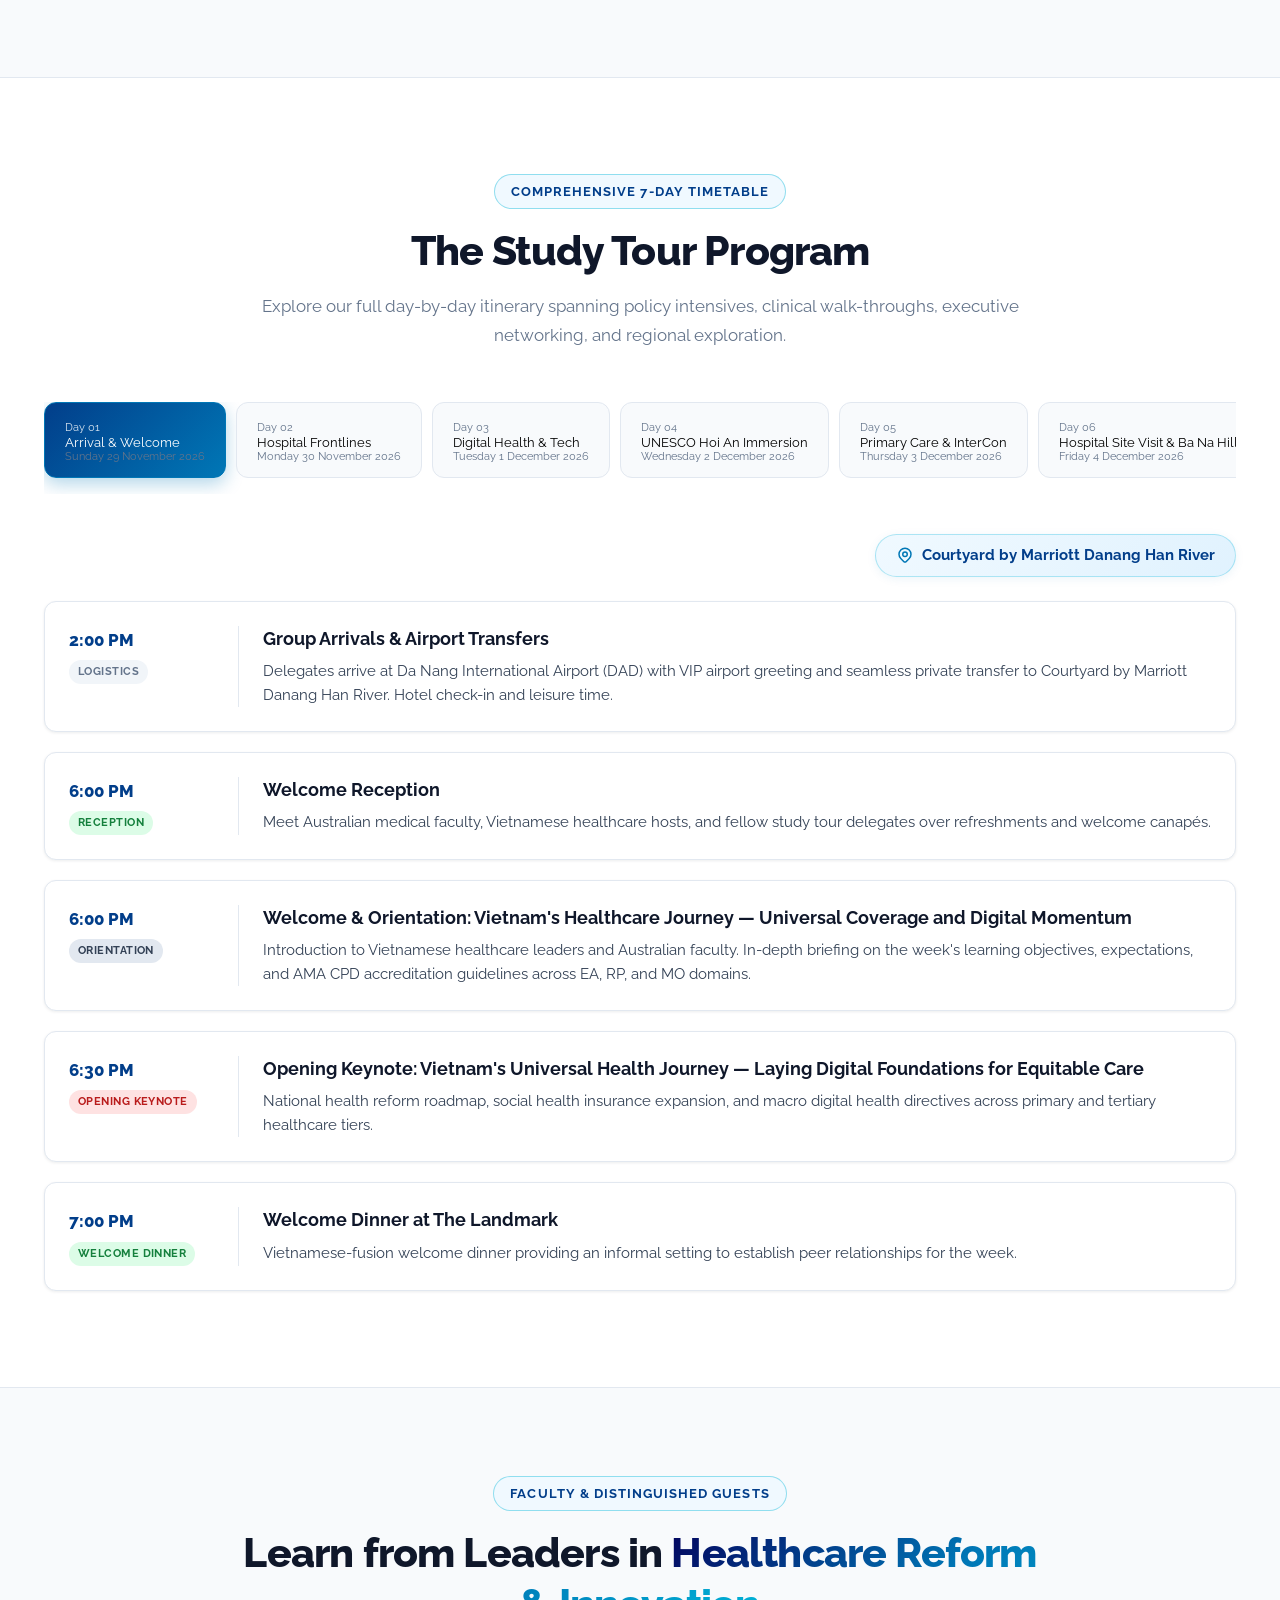
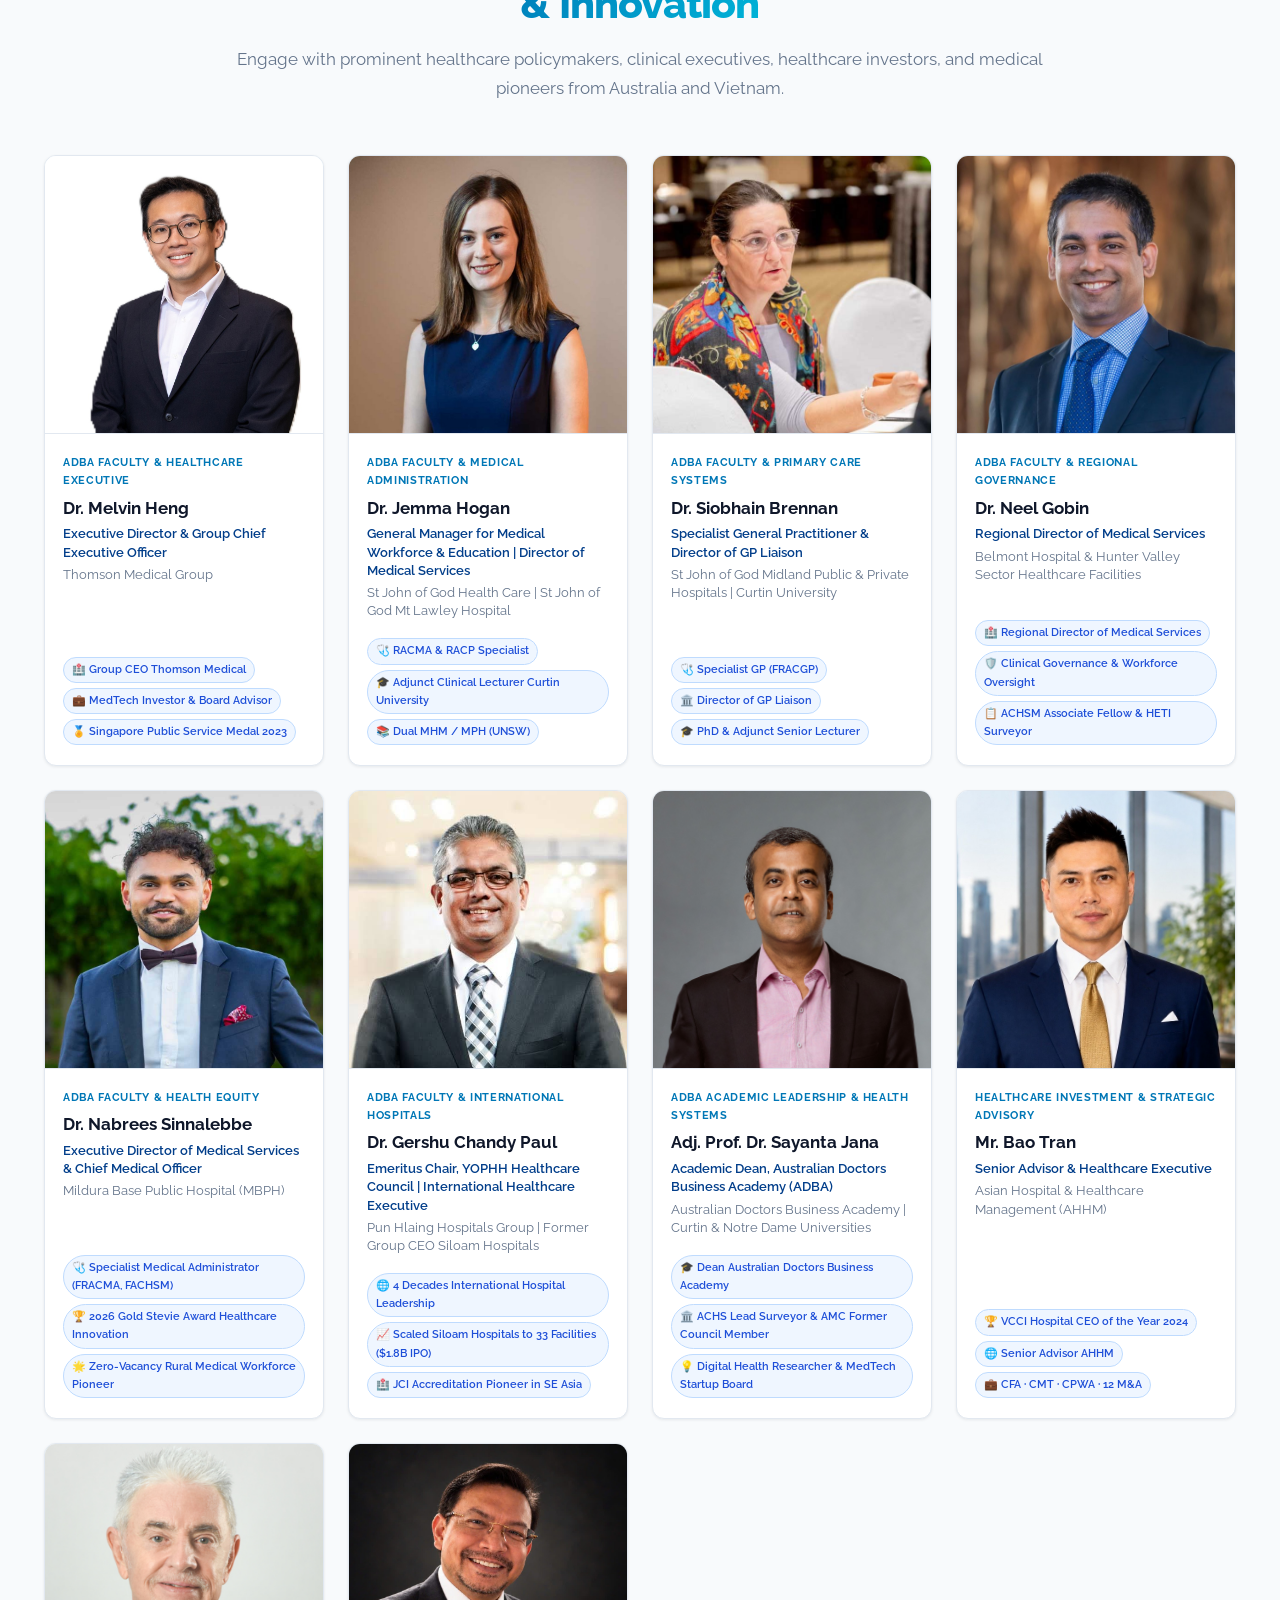
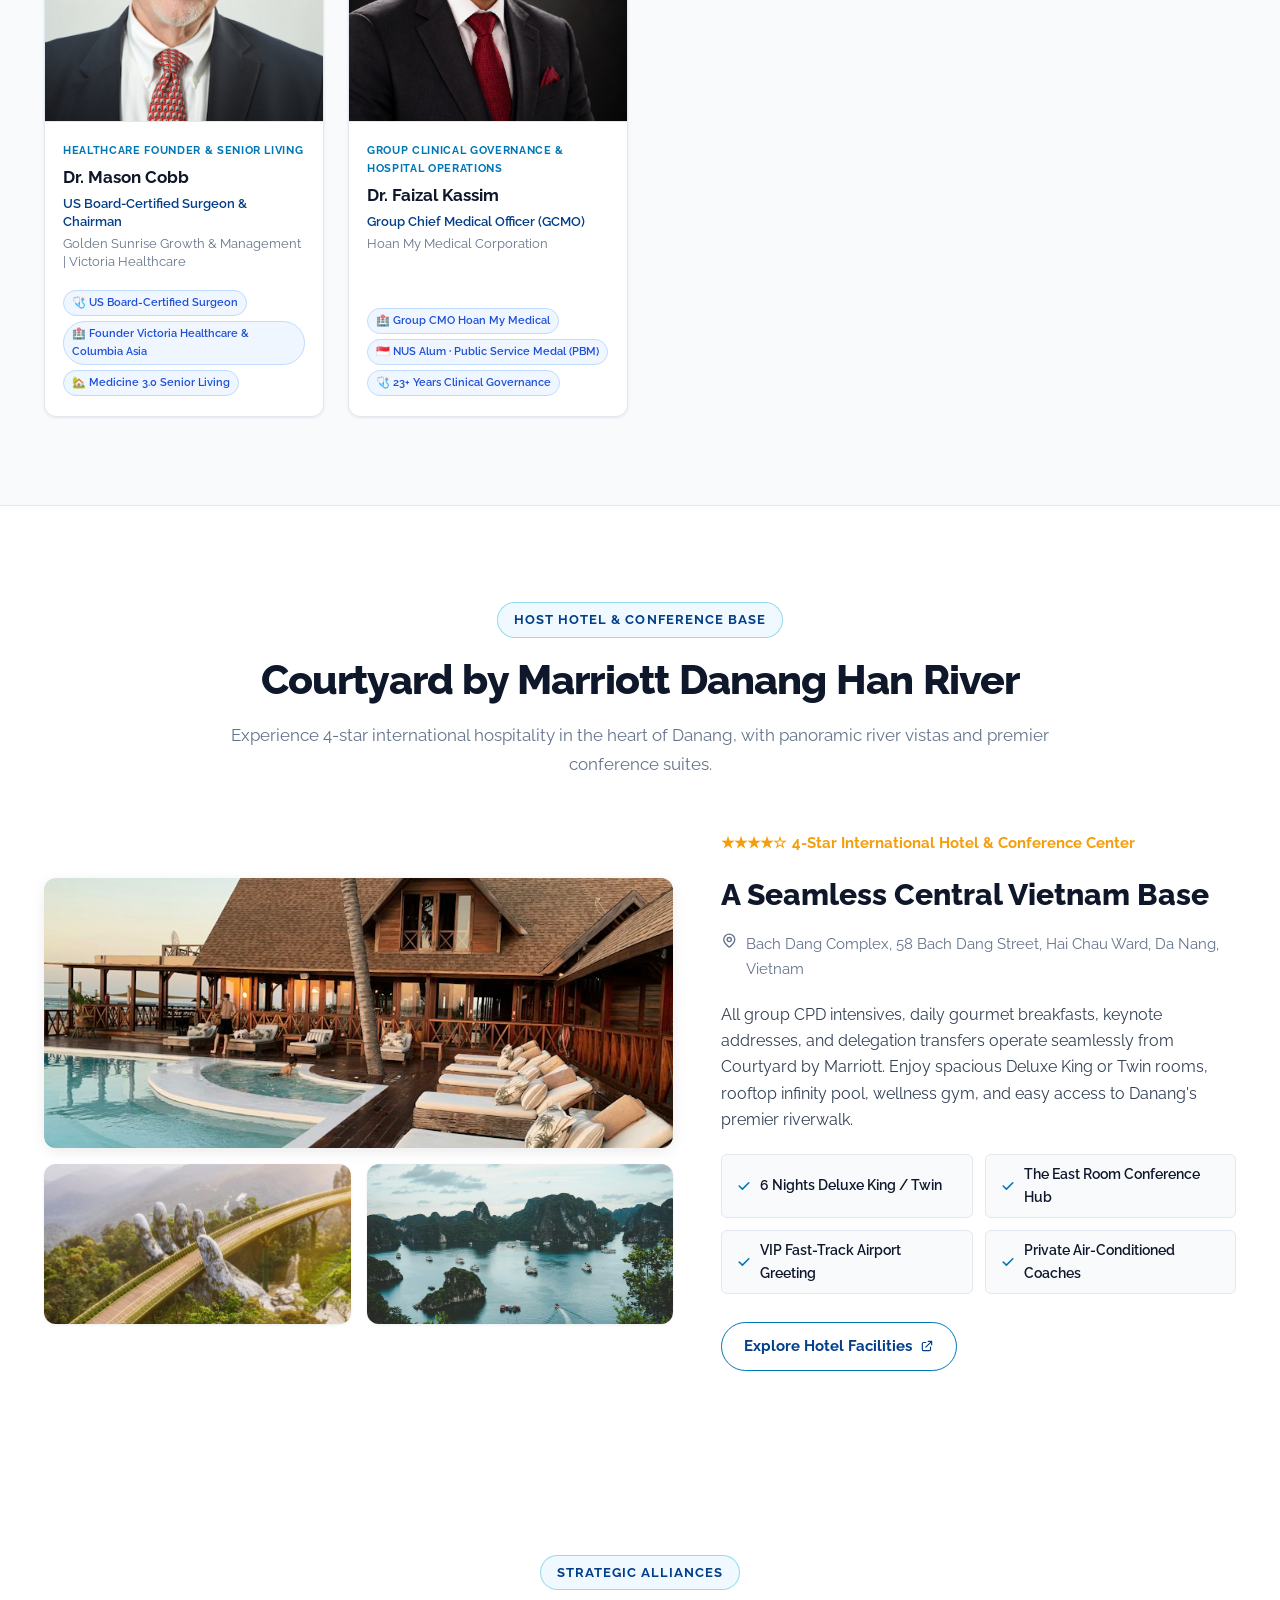
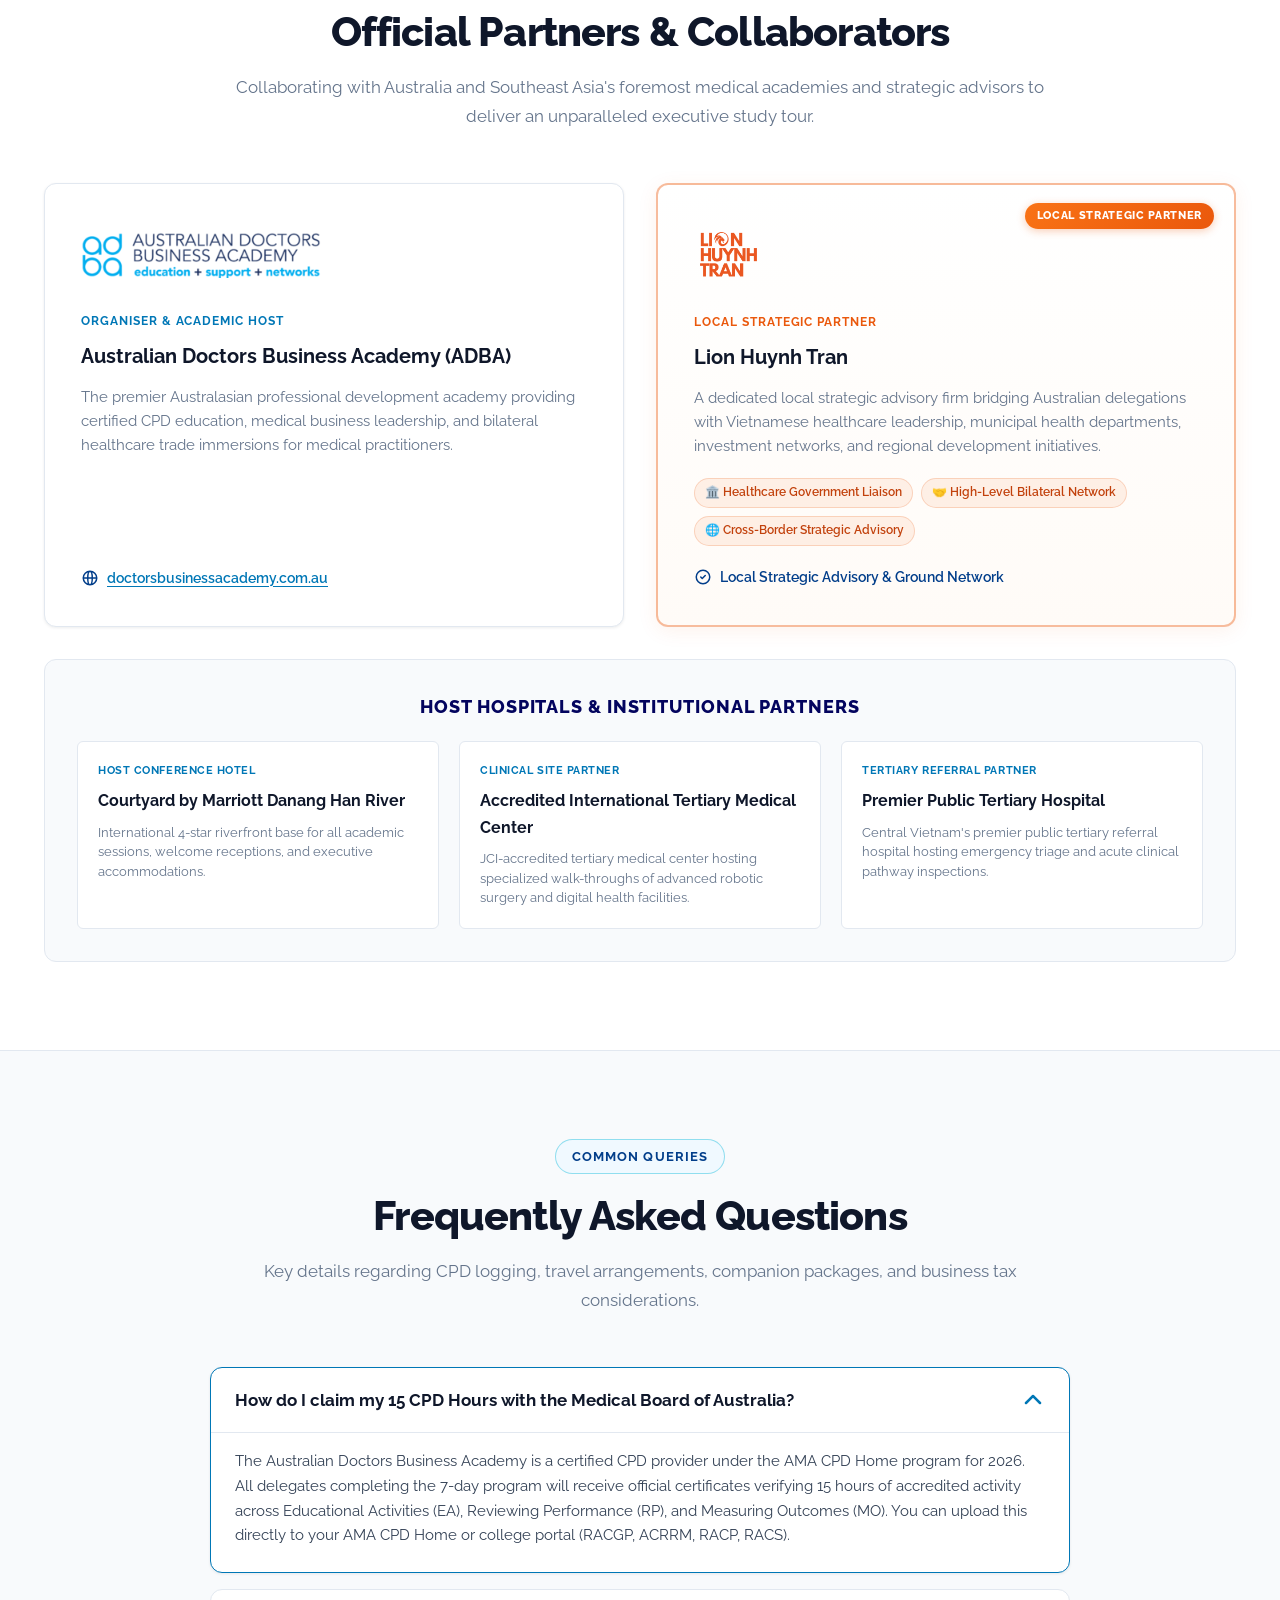
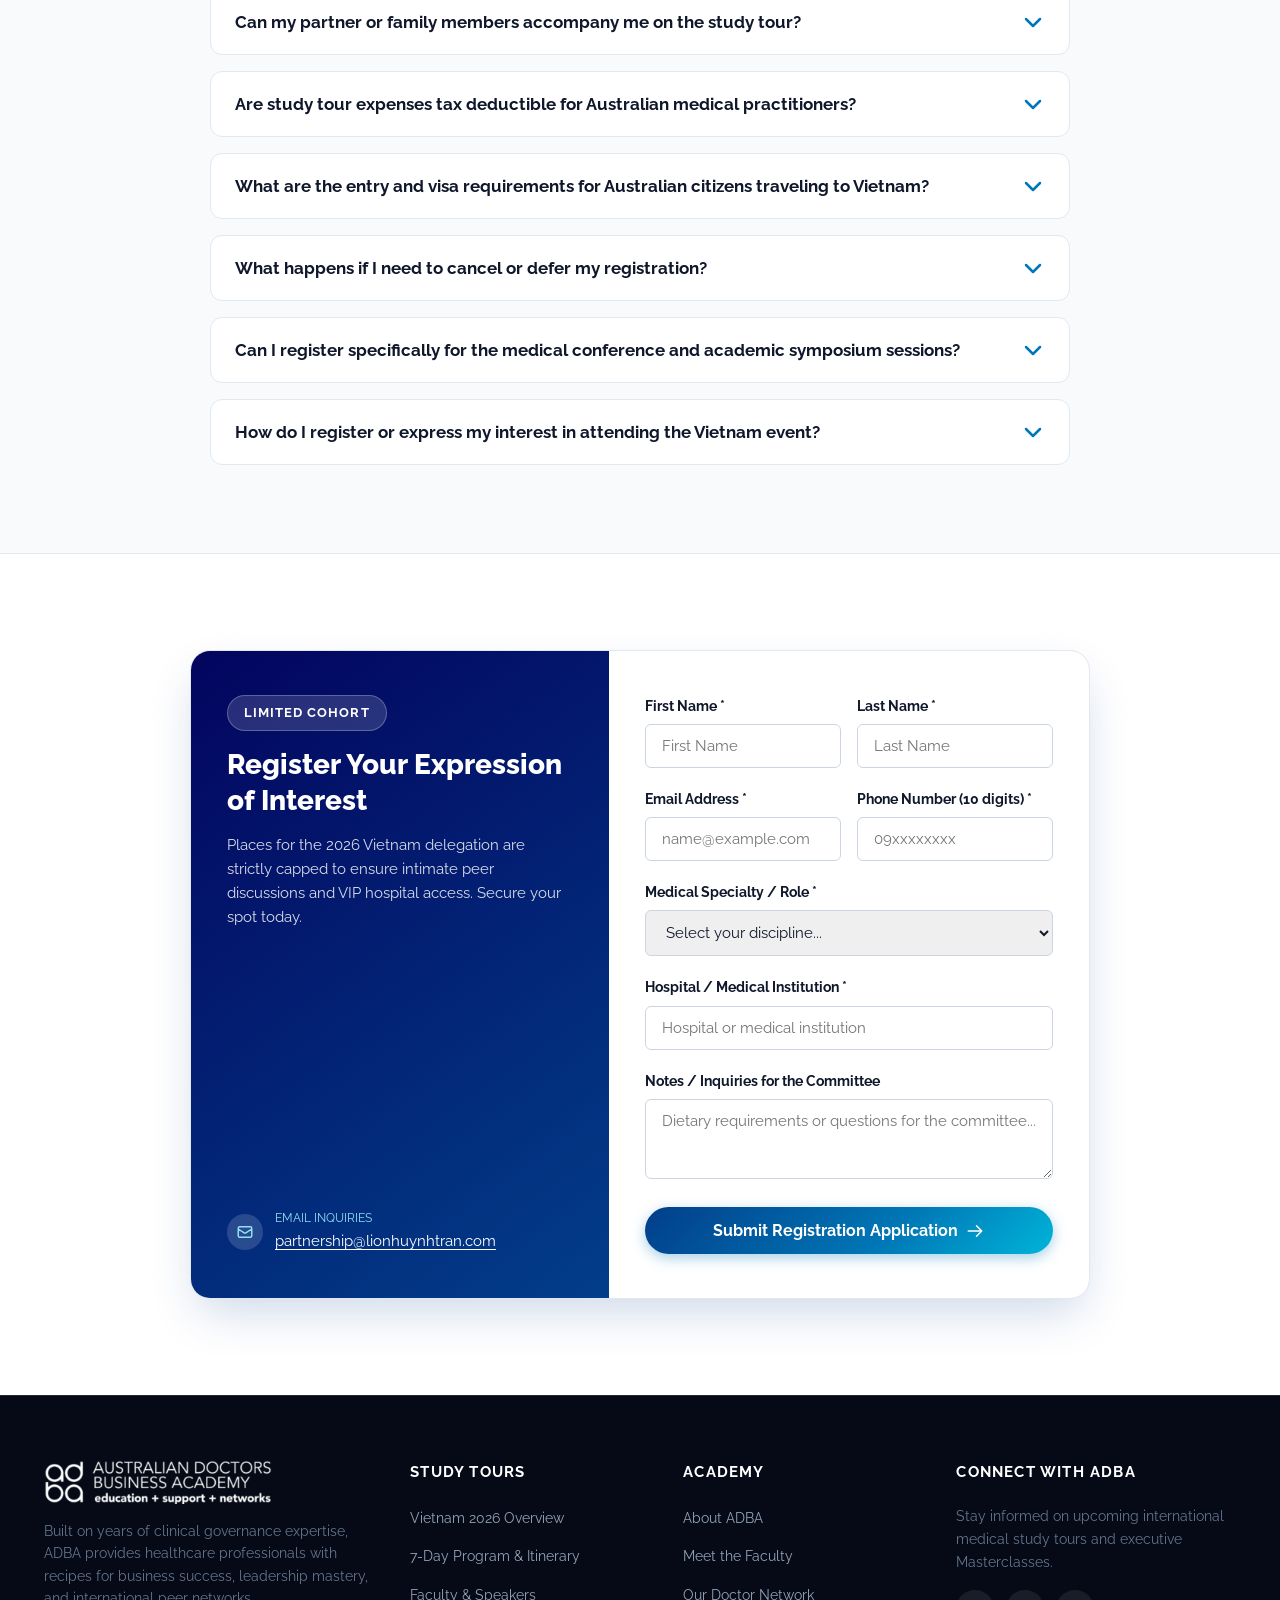
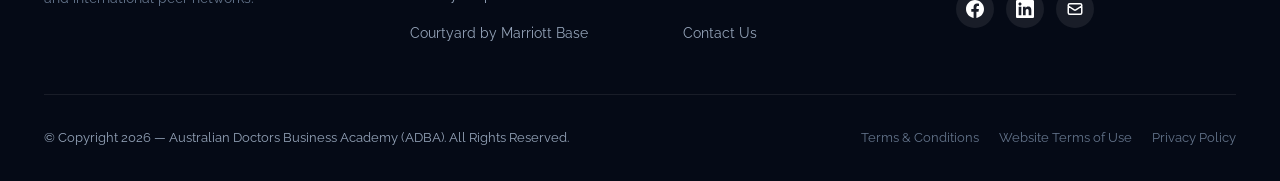
==== commit 53291973: "fix(agenda): prevent session badge text wrapping and expand time column width" ====
--- a/index.html
+++ b/index.html
@@ -37,11 +37,11 @@
   <link href="https://fonts.googleapis.com/css2?family=Raleway:wght@400;500;600;700;800&display=swap" rel="stylesheet">
 
   <!-- Stylesheet -->
-  <link rel="stylesheet" href="styles.css?v=20261023_1627">
+  <link rel="stylesheet" href="styles.css?v=20261024_1141">
 
   <!-- Bilingual Translations & Speakers Datasets -->
-  <script src="translations.js?v=20261023_1627"></script>
-  <script src="speakers-data.js?v=20261023_1627"></script>
+  <script src="translations.js?v=20261024_1141"></script>
+  <script src="speakers-data.js?v=20261024_1141"></script>
 </head>
 <body>
 
@@ -1044,6 +1044,6 @@
   </button>
 
   <!-- JavaScript -->
-  <script src="app.js?v=20261023_1627"></script>
+  <script src="app.js?v=20261024_1141"></script>
 </body>
 </html>
--- a/styles.css
+++ b/styles.css
@@ -1070,7 +1070,7 @@
 
 .session-card {
   display: grid;
-  grid-template-columns: 140px 1fr;
+  grid-template-columns: 170px 1fr;
   background-color: #ffffff;
   border: 1px solid var(--border-light);
   border-radius: var(--radius-md);
@@ -1091,7 +1091,7 @@
   align-items: flex-start;
   gap: 6px;
   border-right: 1px solid var(--border-light);
-  padding-right: 20px;
+  padding-right: 16px;
 }
 
 .session-time {
@@ -1102,12 +1102,15 @@
 }
 
 .session-type-badge {
-  display: inline-block;
-  padding: 3px 10px;
+  display: inline-flex;
+  align-items: center;
+  justify-content: center;
+  padding: 3px 9px;
   font-size: 0.6875rem;
   font-weight: 700;
   text-transform: uppercase;
-  letter-spacing: 0.05em;
+  letter-spacing: 0.04em;
+  white-space: nowrap;
   border-radius: var(--radius-full);
 }
 
